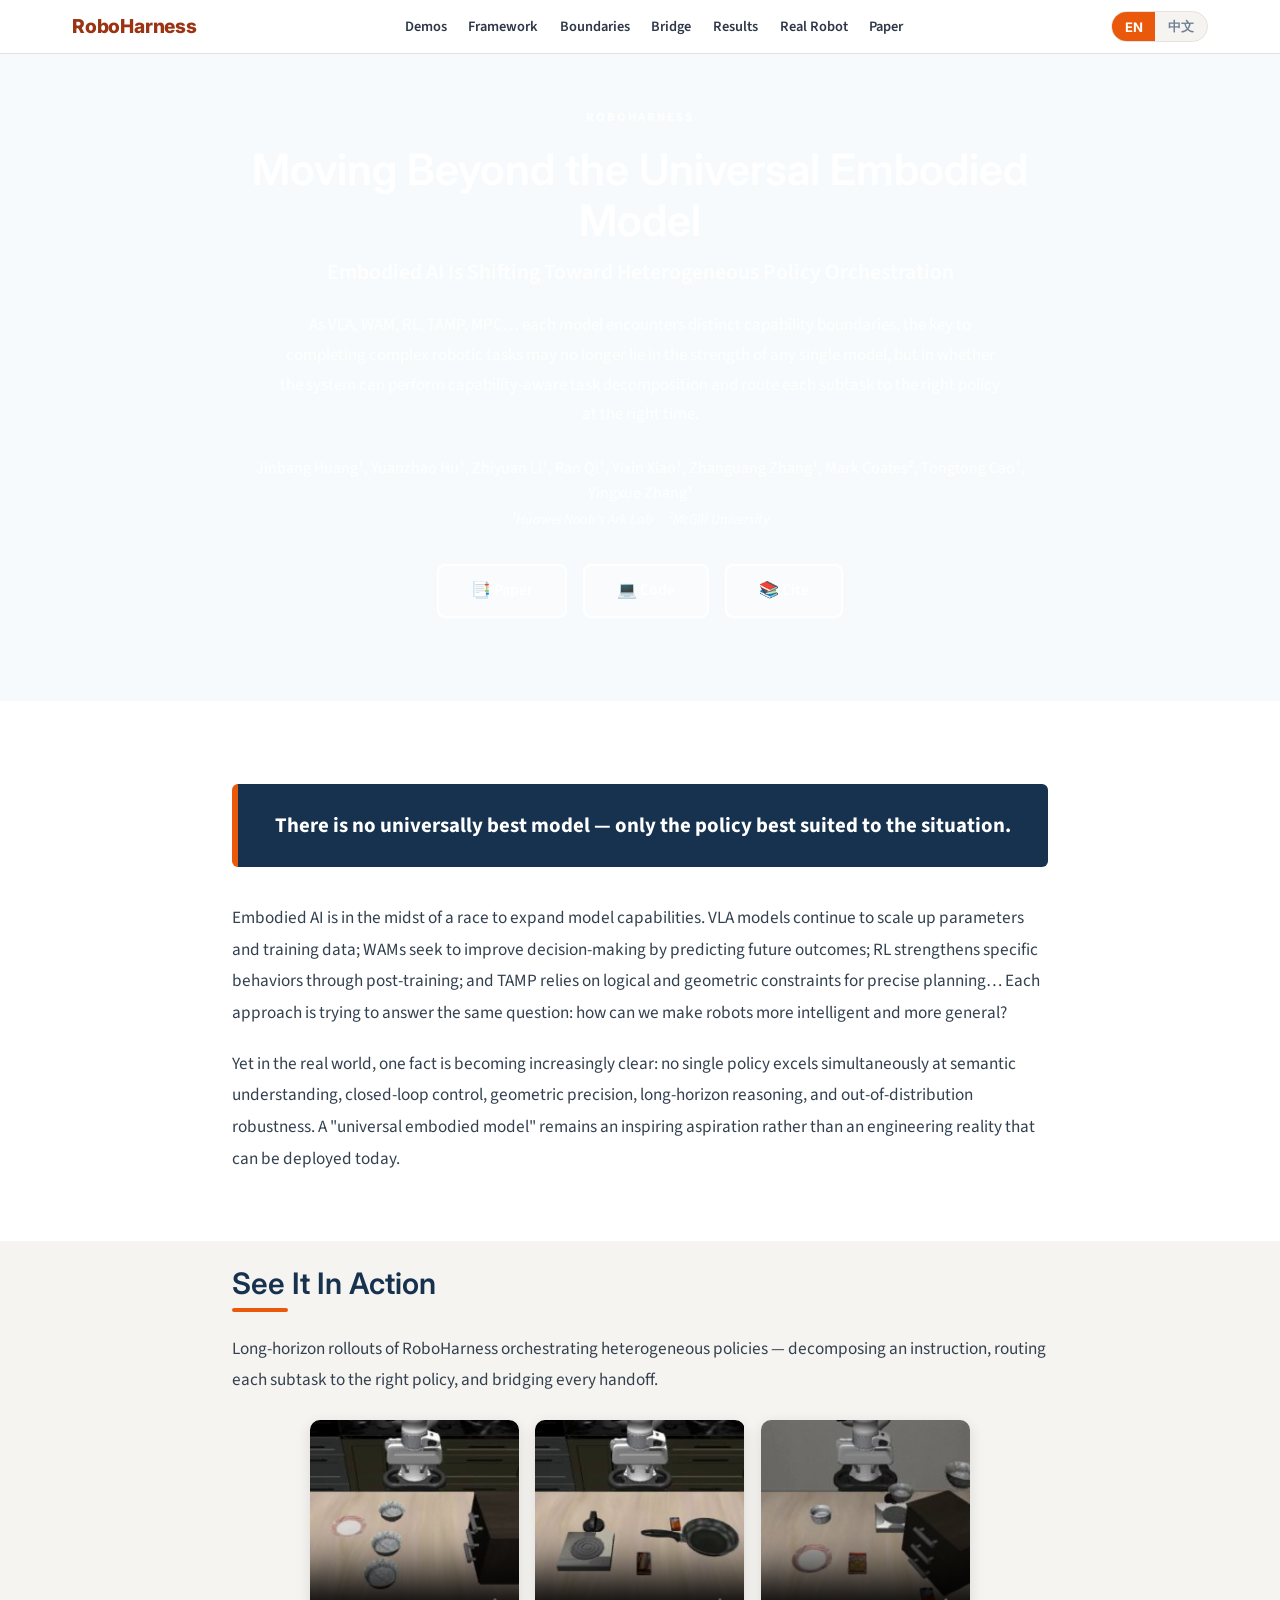
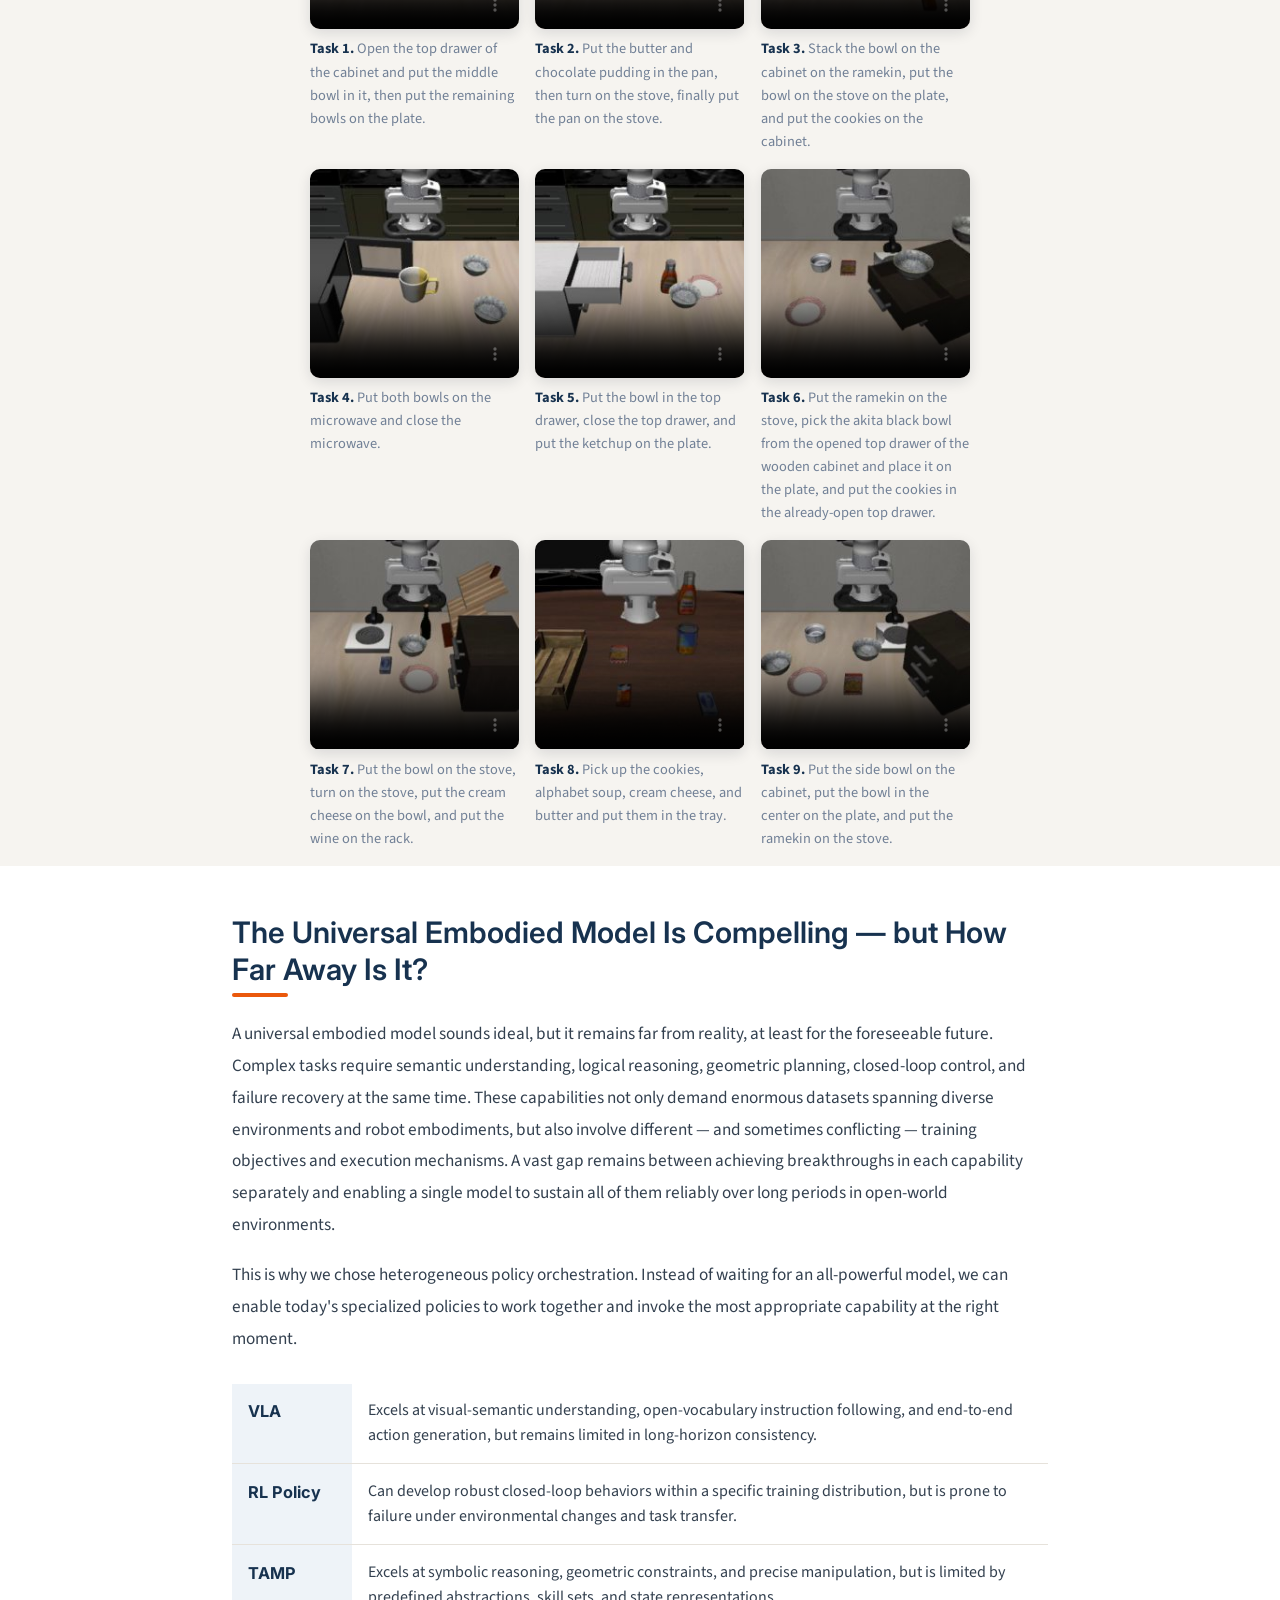
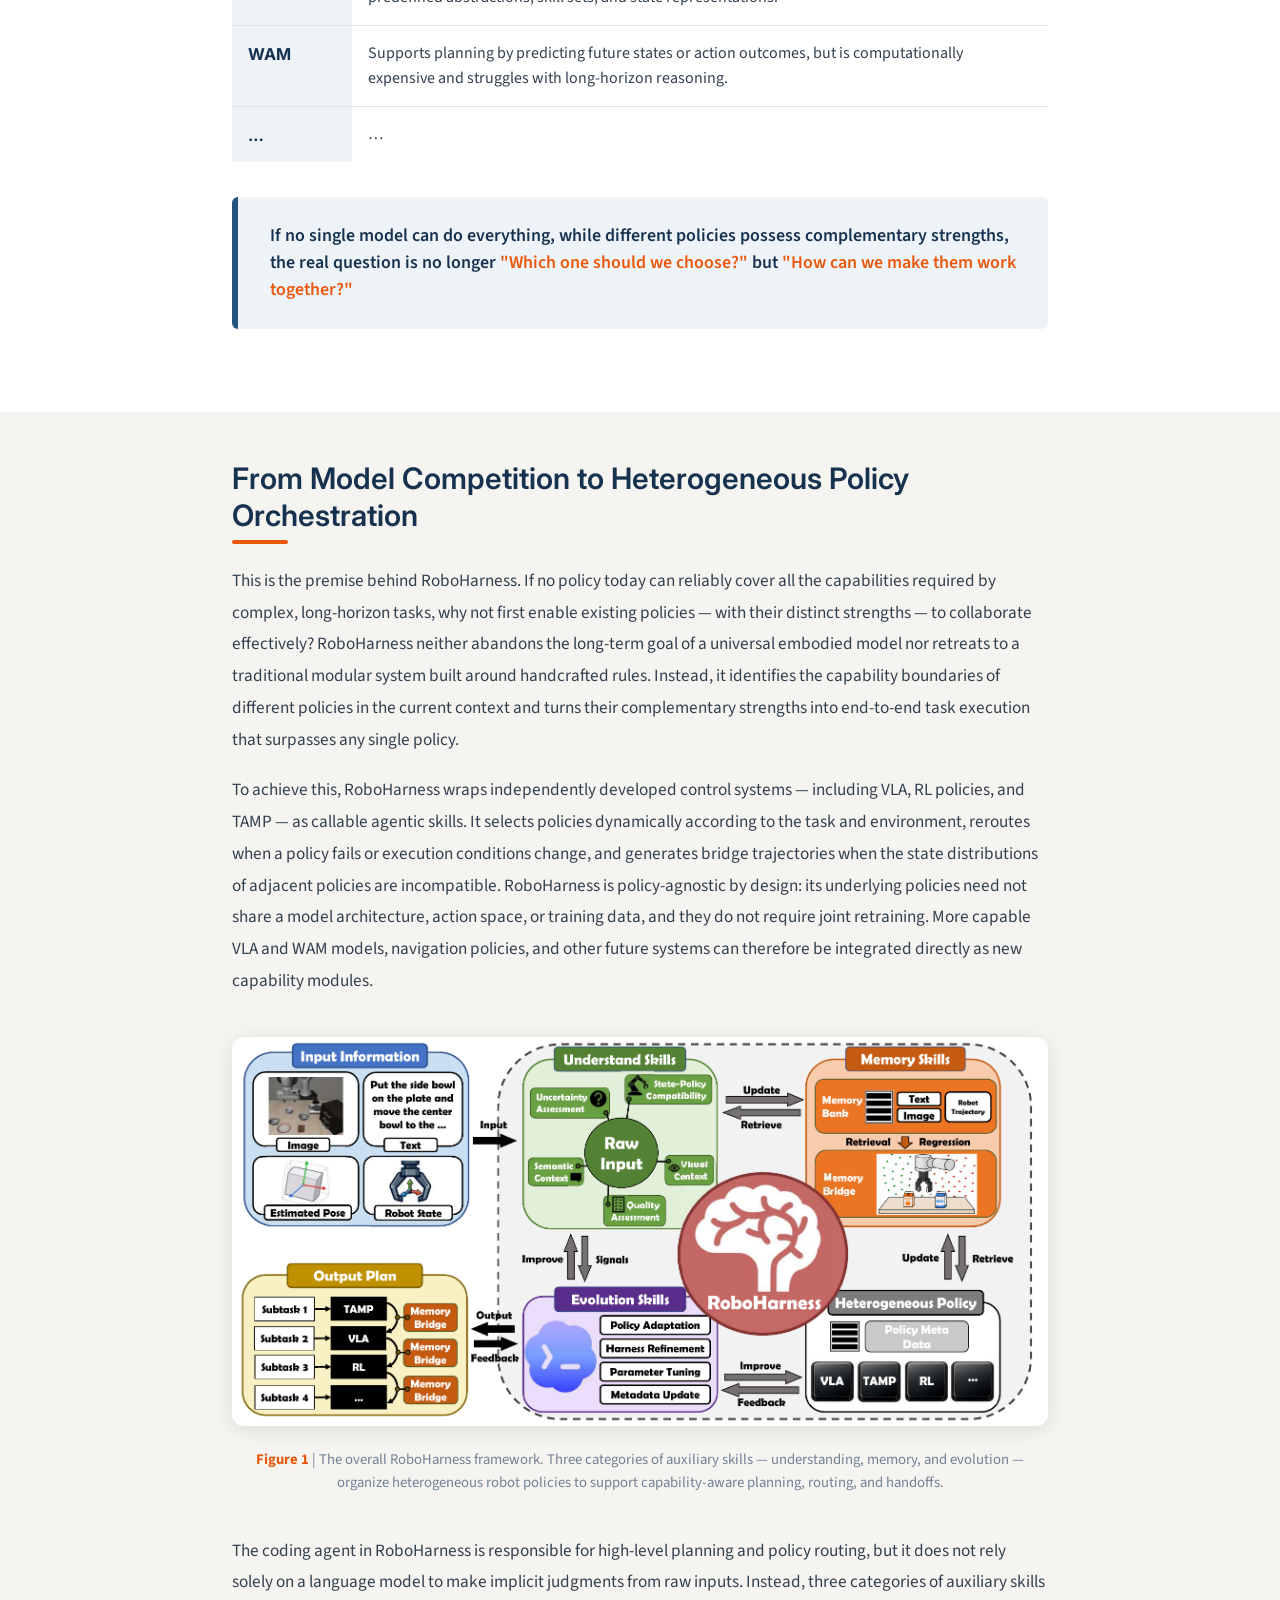
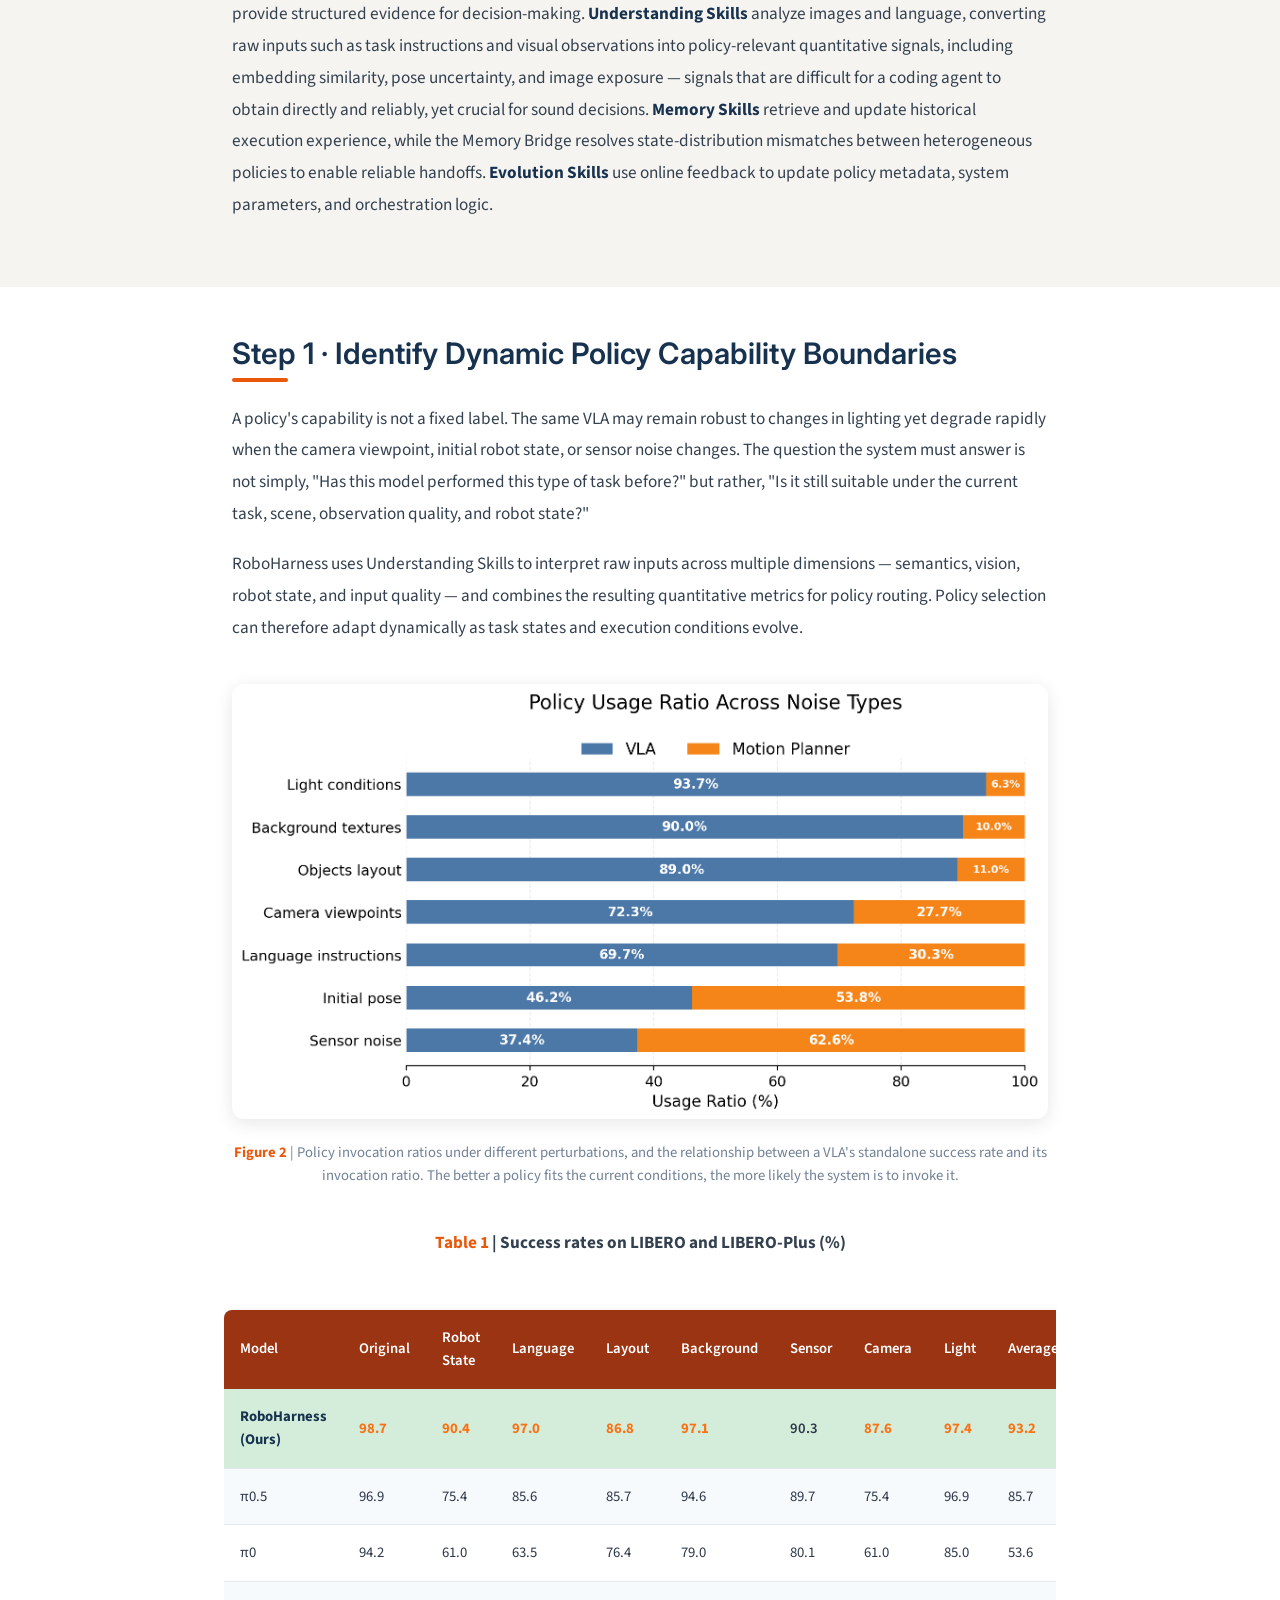
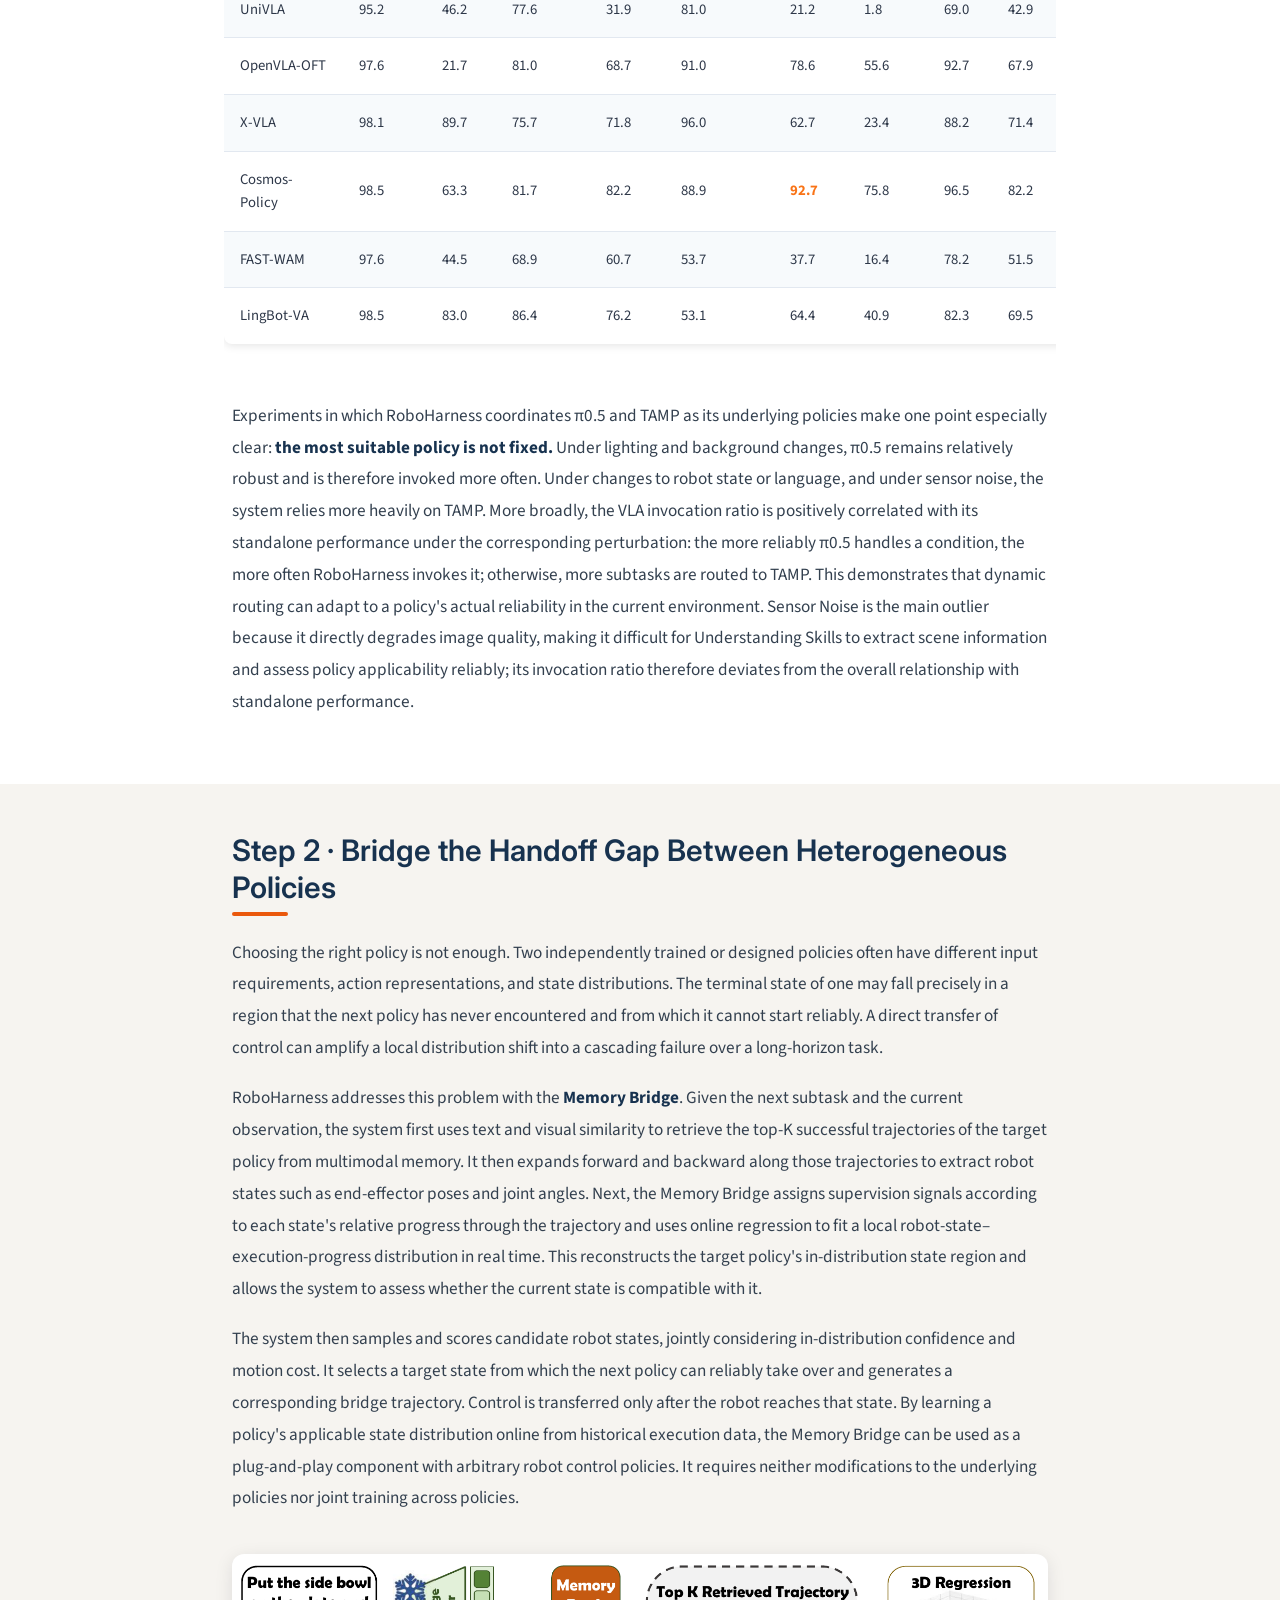
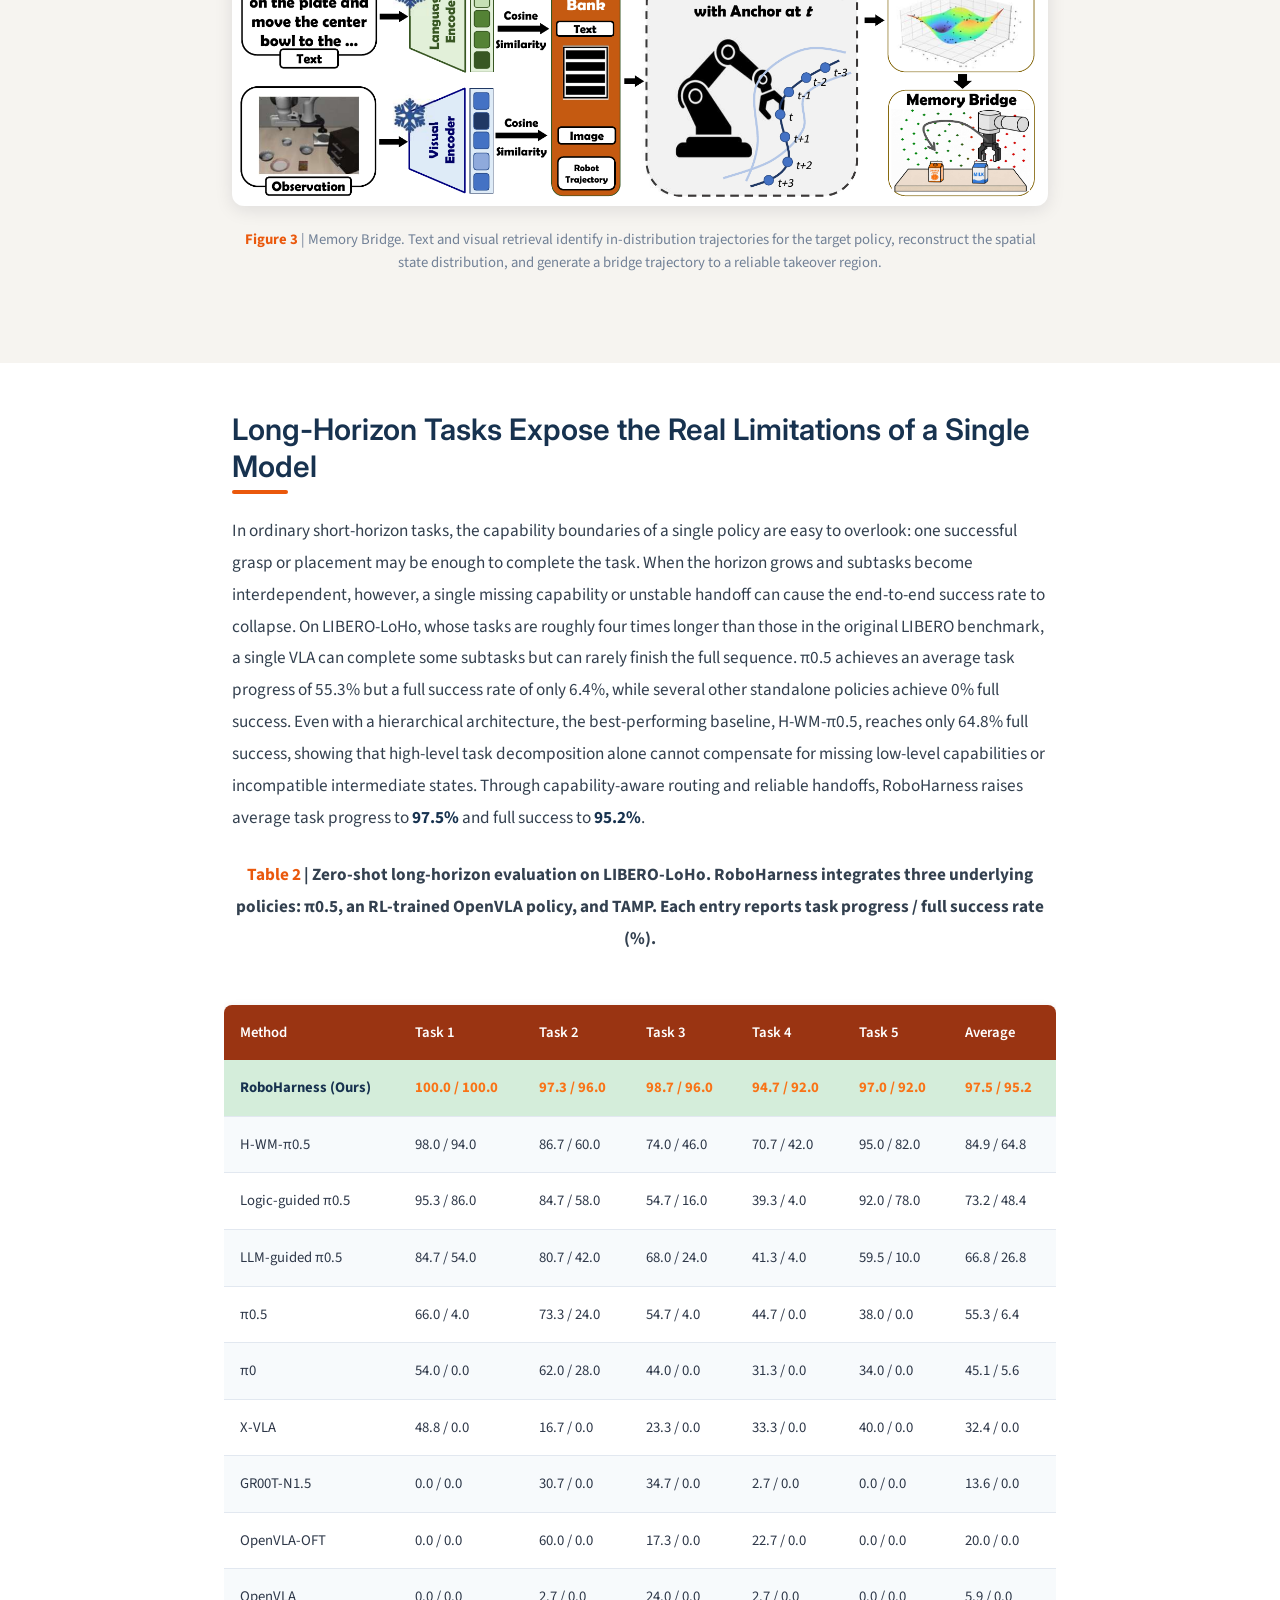
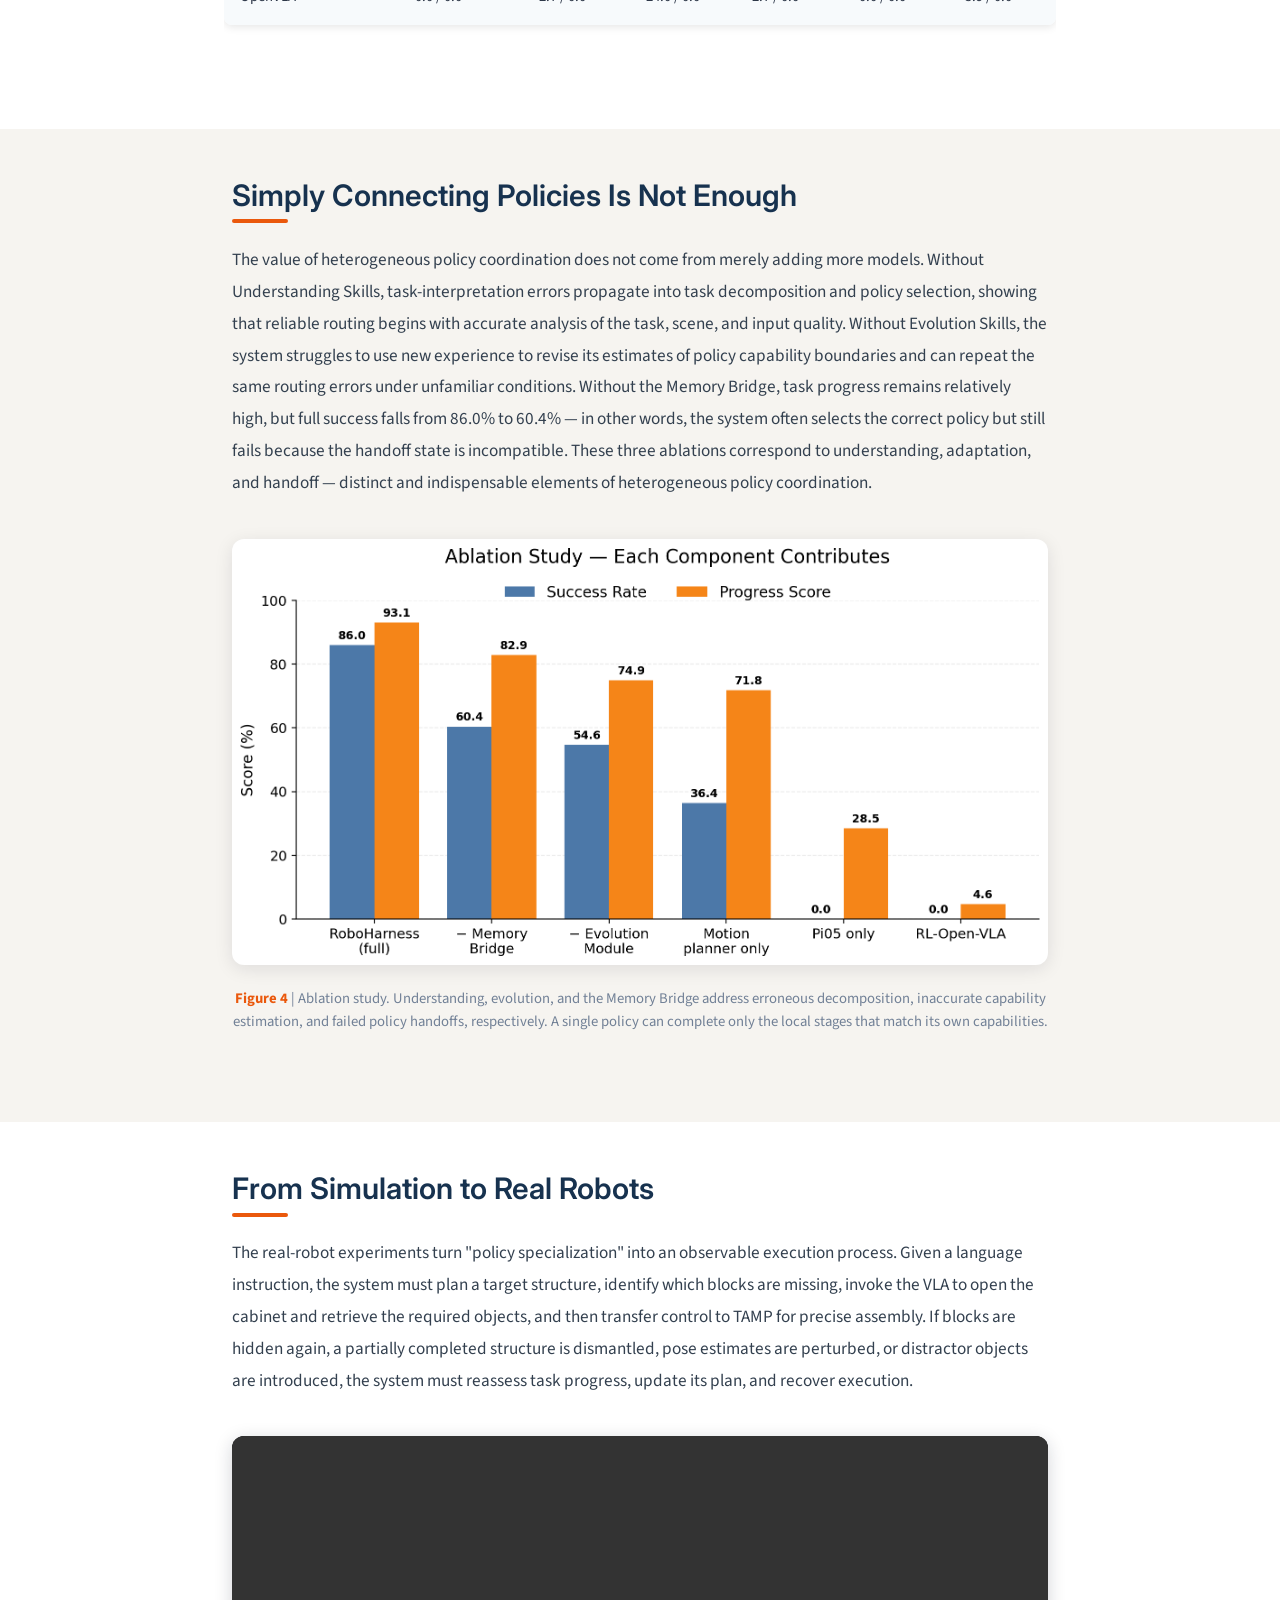
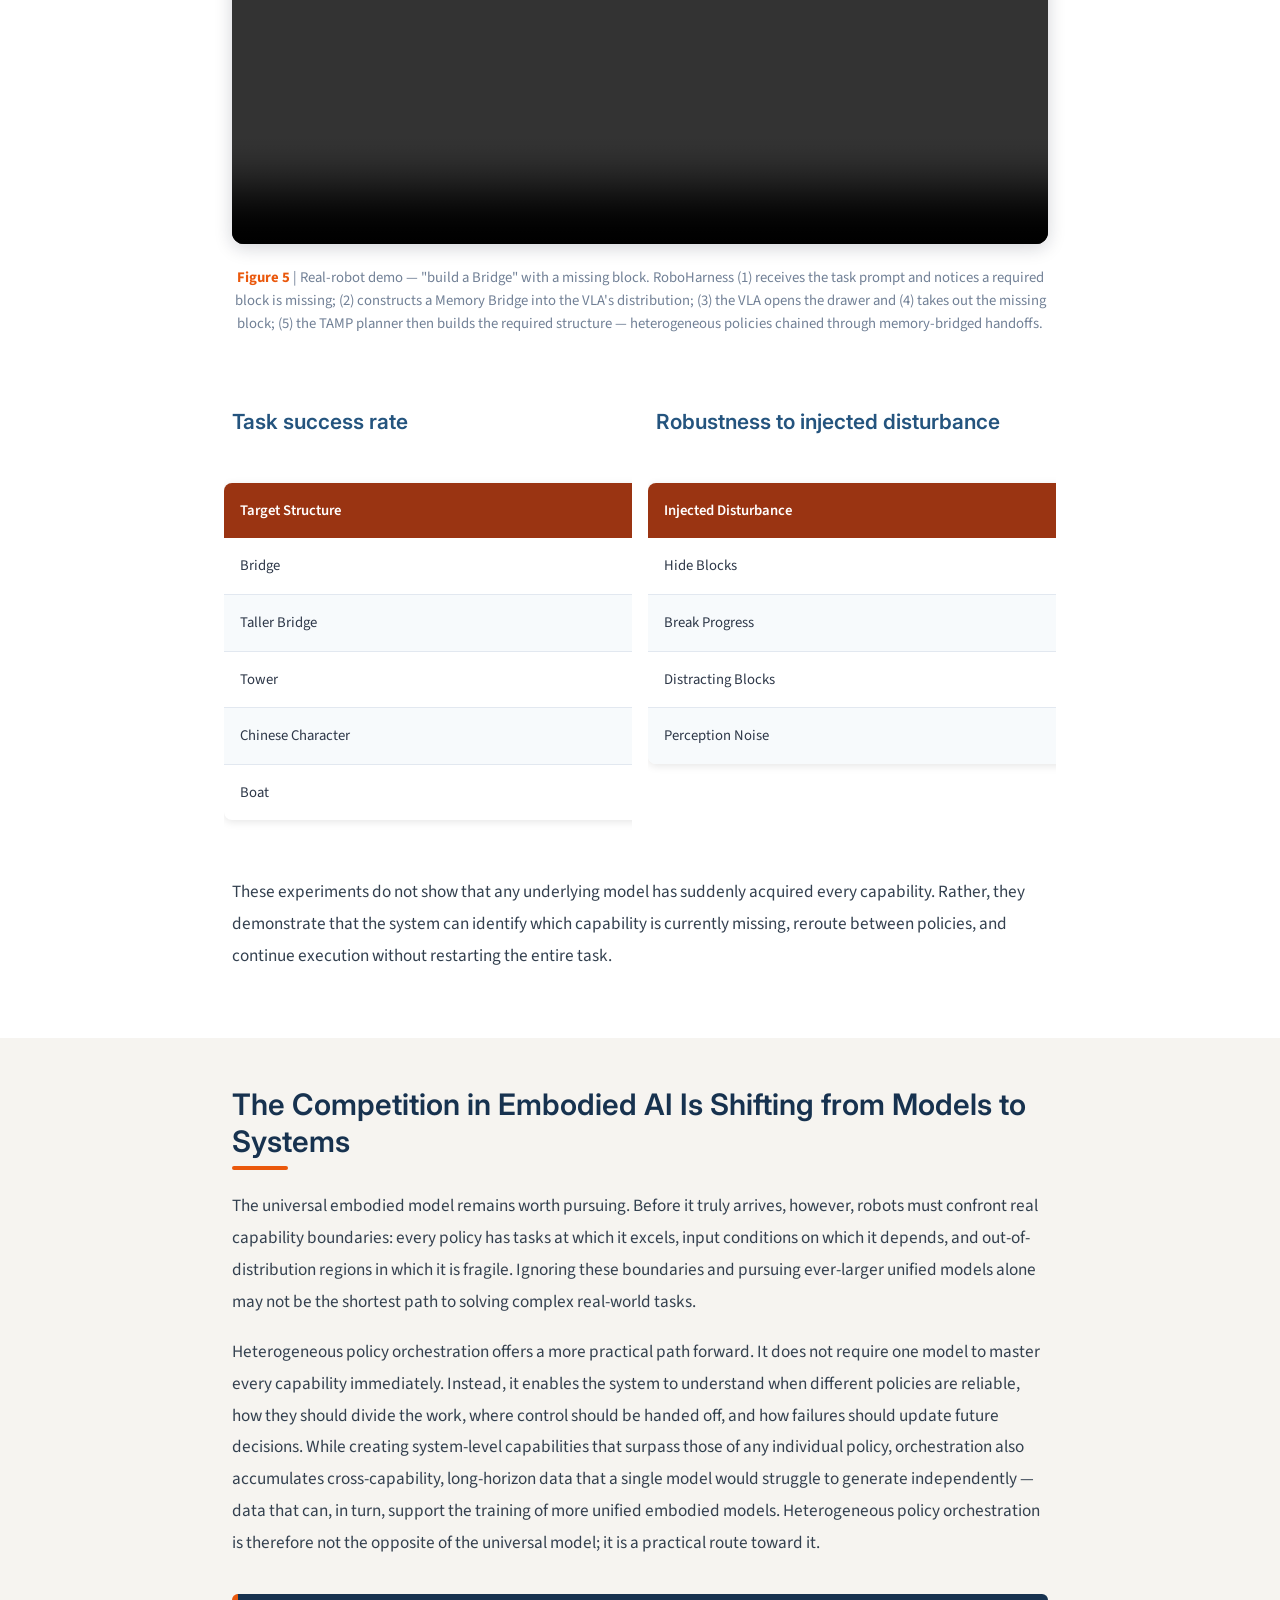
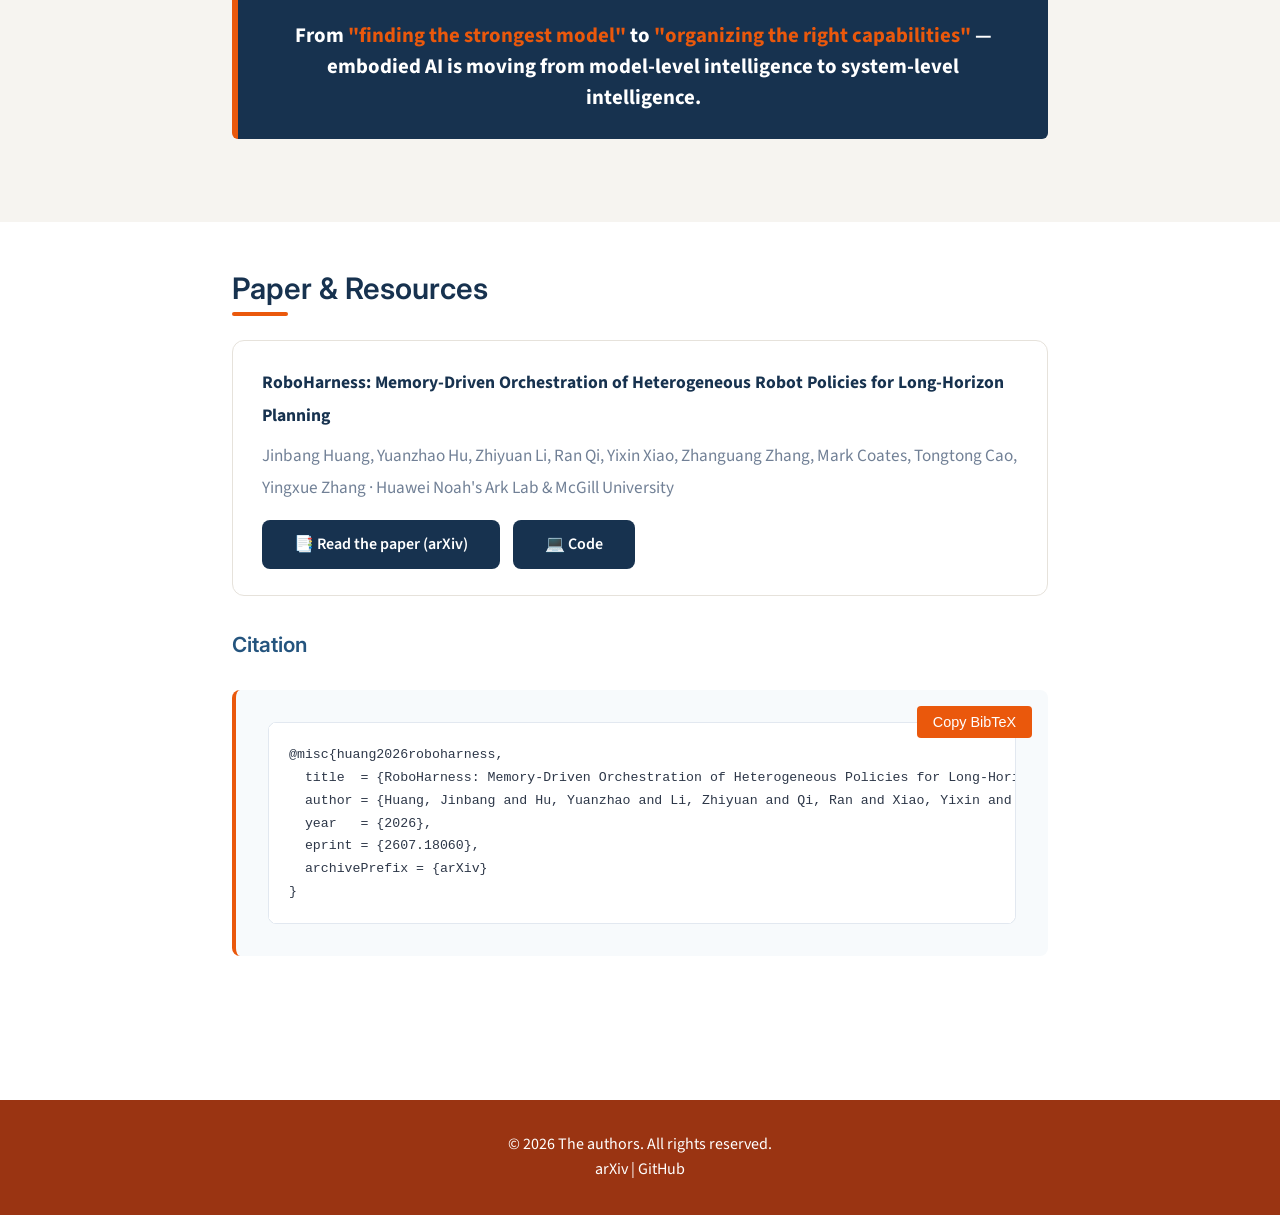
==== docs/index.html @ 92460b61 "Redesign site as bilingual (EN/中文) editorial article Full redesign of the project page into the 'Mov" ====
<!DOCTYPE html>
<html lang="en">
<head>
    <meta charset="UTF-8">
    <meta name="viewport" content="width=device-width, initial-scale=1.0">
    <title>RoboHarness — Moving Beyond the Universal Embodied Model</title>
    <meta name="description" content="RoboHarness: Memory-Driven Orchestration of Heterogeneous Robot Policies for Long-Horizon Planning. Embodied AI is shifting from a universal embodied model toward heterogeneous policy orchestration.">
    <link rel="stylesheet" href="assets/css/style.css">
    <link rel="preconnect" href="https://fonts.googleapis.com">
    <link rel="preconnect" href="https://fonts.gstatic.com" crossorigin>
    <link href="https://fonts.googleapis.com/css2?family=Inter:wght@400;600;700;800&family=Source+Sans+Pro:wght@400;600&display=swap" rel="stylesheet">
</head>
<body>
    <!-- Top bar -->
    <header class="topbar">
        <div class="container">
            <span class="brand">RoboHarness</span>
            <nav>
                <ul class="navlinks">
                    <li><a href="#demos"><span class="l-en">Demos</span><span class="l-zh cjk">演示</span></a></li>
                    <li><a href="#framework"><span class="l-en">Framework</span><span class="l-zh cjk">框架</span></a></li>
                    <li><a href="#boundaries"><span class="l-en">Boundaries</span><span class="l-zh cjk">能力边界</span></a></li>
                    <li><a href="#bridge"><span class="l-en">Bridge</span><span class="l-zh cjk">交接</span></a></li>
                    <li><a href="#longhorizon"><span class="l-en">Results</span><span class="l-zh cjk">结果</span></a></li>
                    <li><a href="#realrobot"><span class="l-en">Real Robot</span><span class="l-zh cjk">真机</span></a></li>
                    <li><a href="#paper"><span class="l-en">Paper</span><span class="l-zh cjk">论文</span></a></li>
                </ul>
            </nav>
            <div class="bar-right">
                <div class="lang-toggle" role="group" aria-label="Language">
                    <button type="button" data-lang-btn="en">EN</button>
                    <button type="button" data-lang-btn="zh" class="cjk">中文</button>
                </div>
            </div>
        </div>
    </header>

    <!-- Hero -->
    <section class="hero-article">
        <div class="container">
            <p class="kicker">RoboHarness</p>
            <h1>
                <span class="l-en">Moving Beyond the Universal Embodied Model</span>
                <span class="l-zh cjk">告别万能具身模型崇拜</span>
            </h1>
            <p class="sub">
                <span class="l-en">Embodied AI Is Shifting Toward Heterogeneous Policy Orchestration</span>
                <span class="l-zh cjk">具身智能走向异构策略编排</span>
            </p>
            <p class="lede">
                <span class="l-en">As VLA, WAM, RL, TAMP, MPC… each model encounters distinct capability boundaries, the key to completing complex robotic tasks may no longer lie in the strength of any single model, but in whether the system can perform capability-aware task decomposition and route each subtask to the right policy at the right time.</span>
                <span class="l-zh cjk">当 VLA、WAM、RL、TAMP、MPC 等模型各自触及不同的能力边界时，决定机器人能否完成复杂任务的关键，或许不再是某一个模型有多强，而是系统能否基于策略能力边界进行任务拆解，并在正确的时机将每个子任务路由给最合适的策略。</span>
            </p>

            <div class="authors">
                <span>Jinbang Huang¹</span>, <span>Yuanzhao Hu¹</span>, <span>Zhiyuan Li¹</span>,
                <span>Ran Qi¹</span>, <span>Yixin Xiao¹</span>, <span>Zhanguang Zhang¹</span>,
                <span>Mark Coates²</span>, <span>Tongtong Cao¹</span>, <span>Yingxue Zhang¹</span>
                <br>
                <em>¹Huawei Noah's Ark Lab &nbsp;·&nbsp; ²McGill University</em>
            </div>

            <div class="hero-buttons">
                <a href="https://arxiv.org/abs/2607.18060" class="btn btn-secondary">📑 <span class="l-en">Paper</span><span class="l-zh cjk">论文</span></a>
                <a href="https://github.com/markli1hoshipu/RoboHarness" class="btn btn-secondary">💻 <span class="l-en">Code</span><span class="l-zh cjk">代码</span></a>
                <a href="#paper" class="btn btn-secondary">📚 <span class="l-en">Cite</span><span class="l-zh cjk">引用</span></a>
            </div>
        </div>
    </section>

    <div class="article">

    <!-- Opening callout + intro -->
    <section id="top">
        <div class="container">
            <div class="callout">
                <span class="l-en">There is no universally best model — only the policy best suited to the situation.</span>
                <span class="l-zh cjk">没有最强的模型，只有最合适的策略。</span>
            </div>

            <p class="l-en">Embodied AI is in the midst of a race to expand model capabilities. VLA models continue to scale up parameters and training data; WAMs seek to improve decision-making by predicting future outcomes; RL strengthens specific behaviors through post-training; and TAMP relies on logical and geometric constraints for precise planning… Each approach is trying to answer the same question: how can we make robots more intelligent and more general?</p>
            <p class="l-zh cjk">具身智能正在经历一场模型能力竞赛。VLA 不断扩展参数规模和训练数据，WAM 尝试通过预测未来辅助决策，RL 用后训练强化特定行为，TAMP 则依靠逻辑与几何约束完成精确规划。每条路线都在回答同一个问题：怎样让机器人更聪明、更通用？</p>

            <p class="l-en">Yet in the real world, one fact is becoming increasingly clear: no single policy excels simultaneously at semantic understanding, closed-loop control, geometric precision, long-horizon reasoning, and out-of-distribution robustness. A "universal embodied model" remains an inspiring aspiration rather than an engineering reality that can be deployed today.</p>
            <p class="l-zh cjk">但走进真实世界后，一个越来越明显的事实是：没有任何一种策略能在语义理解、闭环控制、几何精度、长时序推理和分布外鲁棒性上同时占优。所谓"万能具身模型"，更像一个令人向往的目标，而不是今天可以直接部署的工程现实。</p>
        </div>
    </section>

    <!-- Demos -->
    <section id="demos" class="demo-section">
        <div class="container">
            <h2>
                <span class="l-en">See It In Action</span>
                <span class="l-zh cjk">先看效果</span>
            </h2>
            <p class="l-en">Long-horizon rollouts of RoboHarness orchestrating heterogeneous policies — decomposing an instruction, routing each subtask to the right policy, and bridging every handoff.</p>
            <p class="l-zh cjk">RoboHarness 编排异构策略完成长时序任务：分解指令、将每个子任务路由给最合适的策略，并在每次交接处生成桥接。</p>
            <div class="demo-gallery">
                <figure><video controls preload="metadata" playsinline muted loop poster="assets/posters/1.jpg"><source src="assets/videos/1.mp4" type="video/mp4"></video><figcaption><strong>Task 1.</strong> Open the top drawer of the cabinet and put the middle bowl in it, then put the remaining bowls on the plate.</figcaption></figure>
                <figure><video controls preload="metadata" playsinline muted loop poster="assets/posters/2.jpg"><source src="assets/videos/2.mp4" type="video/mp4"></video><figcaption><strong>Task 2.</strong> Put the butter and chocolate pudding in the pan, then turn on the stove, finally put the pan on the stove.</figcaption></figure>
                <figure><video controls preload="metadata" playsinline muted loop poster="assets/posters/3.jpg"><source src="assets/videos/3.mp4" type="video/mp4"></video><figcaption><strong>Task 3.</strong> Stack the bowl on the cabinet on the ramekin, put the bowl on the stove on the plate, and put the cookies on the cabinet.</figcaption></figure>
                <figure><video controls preload="metadata" playsinline muted loop poster="assets/posters/4.jpg"><source src="assets/videos/4.mp4" type="video/mp4"></video><figcaption><strong>Task 4.</strong> Put both bowls on the microwave and close the microwave.</figcaption></figure>
                <figure><video controls preload="metadata" playsinline muted loop poster="assets/posters/5.jpg"><source src="assets/videos/5.mp4" type="video/mp4"></video><figcaption><strong>Task 5.</strong> Put the bowl in the top drawer, close the top drawer, and put the ketchup on the plate.</figcaption></figure>
                <figure><video controls preload="metadata" playsinline muted loop poster="assets/posters/6.jpg"><source src="assets/videos/6.mp4" type="video/mp4"></video><figcaption><strong>Task 6.</strong> Put the ramekin on the stove, pick the akita black bowl from the opened top drawer of the wooden cabinet and place it on the plate, and put the cookies in the already-open top drawer.</figcaption></figure>
                <figure><video controls preload="metadata" playsinline muted loop poster="assets/posters/7.jpg"><source src="assets/videos/7.mp4" type="video/mp4"></video><figcaption><strong>Task 7.</strong> Put the bowl on the stove, turn on the stove, put the cream cheese on the bowl, and put the wine on the rack.</figcaption></figure>
                <figure><video controls preload="metadata" playsinline muted loop poster="assets/posters/8.jpg"><source src="assets/videos/8.mp4" type="video/mp4"></video><figcaption><strong>Task 8.</strong> Pick up the cookies, alphabet soup, cream cheese, and butter and put them in the tray.</figcaption></figure>
                <figure><video controls preload="metadata" playsinline muted loop poster="assets/posters/9.jpg"><source src="assets/videos/9.mp4" type="video/mp4"></video><figcaption><strong>Task 9.</strong> Put the side bowl on the cabinet, put the bowl in the center on the plate, and put the ramekin on the stove.</figcaption></figure>
            </div>
        </div>
    </section>

    <!-- How far away -->
    <section id="howfar">
        <div class="container">
            <h2>
                <span class="l-en">The Universal Embodied Model Is Compelling — but How Far Away Is It?</span>
                <span class="l-zh cjk">万能具身模型很诱人，但我们离它到底有多远？</span>
            </h2>
            <p class="l-en">A universal embodied model sounds ideal, but it remains far from reality, at least for the foreseeable future. Complex tasks require semantic understanding, logical reasoning, geometric planning, closed-loop control, and failure recovery at the same time. These capabilities not only demand enormous datasets spanning diverse environments and robot embodiments, but also involve different — and sometimes conflicting — training objectives and execution mechanisms. A vast gap remains between achieving breakthroughs in each capability separately and enabling a single model to sustain all of them reliably over long periods in open-world environments.</p>
            <p class="l-zh cjk">万能具身模型听起来很美好，但至少在可预见的阶段，它离现实仍然遥远。复杂任务同时要求语义理解、逻辑推理、几何规划、闭环控制与异常恢复。这些能力不仅需要覆盖不同场景和机器人本体的海量数据，还对应不同的训练目标与执行机制，彼此之间甚至存在冲突。从各项能力分别取得突破，到由单一模型在开放环境中长期、稳定地兼顾所有能力，仍横亘着一道巨大鸿沟。</p>

            <p class="l-en">This is why we chose heterogeneous policy orchestration. Instead of waiting for an all-powerful model, we can enable today's specialized policies to work together and invoke the most appropriate capability at the right moment.</p>
            <p class="l-zh cjk">这正是我们选择异构策略编排的原因：与其等待一个无所不能的模型，不如让各有所长的现有策略协同工作，在正确的时机调用最合适的能力。</p>

            <table class="cap-table">
                <tr>
                    <th>VLA</th>
                    <td><span class="l-en">Excels at visual-semantic understanding, open-vocabulary instruction following, and end-to-end action generation, but remains limited in long-horizon consistency.</span><span class="l-zh cjk">擅长视觉语义理解、开放词汇指令跟随和端到端动作生成，但长时序一致性仍有限。</span></td>
                </tr>
                <tr>
                    <th><span class="l-en">RL Policy</span><span class="l-zh cjk">RL 策略</span></th>
                    <td><span class="l-en">Can develop robust closed-loop behaviors within a specific training distribution, but is prone to failure under environmental changes and task transfer.</span><span class="l-zh cjk">能够在特定训练分布内形成稳定闭环行为，但面对环境变化与任务迁移时容易失效。</span></td>
                </tr>
                <tr>
                    <th>TAMP</th>
                    <td><span class="l-en">Excels at symbolic reasoning, geometric constraints, and precise manipulation, but is limited by predefined abstractions, skill sets, and state representations.</span><span class="l-zh cjk">擅长符号推理、几何约束和精确操作，却受限于预定义抽象、技能集合与状态表示。</span></td>
                </tr>
                <tr>
                    <th>WAM</th>
                    <td><span class="l-en">Supports planning by predicting future states or action outcomes, but is computationally expensive and struggles with long-horizon reasoning.</span><span class="l-zh cjk">通过预测未来状态或动作后果辅助规划，但时间成本高，难以处理长序推理。</span></td>
                </tr>
                <tr>
                    <th>…</th>
                    <td>…</td>
                </tr>
            </table>

            <div class="callout light">
                <span class="l-en">If no single model can do everything, while different policies possess complementary strengths, the real question is no longer <span class="q">"Which one should we choose?"</span> but <span class="q">"How can we make them work together?"</span></span>
                <span class="l-zh cjk">既然单一模型无法包办一切，而不同策略又各有所长，真正的问题便不再是<span class="q">"选谁"</span>，而是<span class="q">"如何让它们协同"</span>。</span>
            </div>
        </div>
    </section>

    <!-- Framework -->
    <section id="framework">
        <div class="container">
            <h2>
                <span class="l-en">From Model Competition to Heterogeneous Policy Orchestration</span>
                <span class="l-zh cjk">从模型竞争，走向异构策略编排</span>
            </h2>
            <p class="l-en">This is the premise behind RoboHarness. If no policy today can reliably cover all the capabilities required by complex, long-horizon tasks, why not first enable existing policies — with their distinct strengths — to collaborate effectively? RoboHarness neither abandons the long-term goal of a universal embodied model nor retreats to a traditional modular system built around handcrafted rules. Instead, it identifies the capability boundaries of different policies in the current context and turns their complementary strengths into end-to-end task execution that surpasses any single policy.</p>
            <p class="l-zh cjk">这正是 RoboHarness 的出发点：既然今天还没有一个策略能够稳定覆盖复杂长时序任务所需的全部能力，为什么不先让已经存在、各有所长的策略真正协同起来？RoboHarness 并非抛开万能具身模型的长期目标，也不是用传统模块化系统退回手工规则；相反，它通过识别不同策略在当前上下文中的能力边界，将互补能力转化为超越单一策略的完整任务执行。</p>

            <p class="l-en">To achieve this, RoboHarness wraps independently developed control systems — including VLA, RL policies, and TAMP — as callable agentic skills. It selects policies dynamically according to the task and environment, reroutes when a policy fails or execution conditions change, and generates bridge trajectories when the state distributions of adjacent policies are incompatible. RoboHarness is policy-agnostic by design: its underlying policies need not share a model architecture, action space, or training data, and they do not require joint retraining. More capable VLA and WAM models, navigation policies, and other future systems can therefore be integrated directly as new capability modules.</p>
            <p class="l-zh cjk">为此，RoboHarness 将 VLA、RL policy、TAMP 等独立开发的控制系统封装为可调用的 agentic skills，根据任务与环境动态选择策略，在策略失效或执行条件变化时重新路由，并在相邻策略的状态分布不兼容时生成桥接轨迹。RoboHarness 在设计上与具体策略无关（policy-agnostic），不要求底层策略共享模型结构、动作空间或训练数据，也无需重新联合训练。因此，未来更强的 VLA、WAM、导航策略等都可以作为新的能力模块直接接入。</p>

            <figure class="figure">
                <img src="assets/images/harness_framework.png" alt="RoboHarness framework: multimodal input flows through Understanding, Memory, and Evolution skills to route subtasks across heterogeneous policies (VLA, TAMP, RL), producing an output plan with memory bridges." loading="lazy">
                <figcaption>
                    <span class="l-en"><span class="fig-num">Figure 1</span> | The overall RoboHarness framework. Three categories of auxiliary skills — understanding, memory, and evolution — organize heterogeneous robot policies to support capability-aware planning, routing, and handoffs.</span>
                    <span class="l-zh cjk"><span class="fig-num">图 1</span> | RoboHarness 总体框架：以理解、记忆和自进化三类辅助技能，组织异构机器人策略完成能力感知的规划、路由与交接。</span>
                </figcaption>
            </figure>

            <p class="l-en">The coding agent in RoboHarness is responsible for high-level planning and policy routing, but it does not rely solely on a language model to make implicit judgments from raw inputs. Instead, three categories of auxiliary skills provide structured evidence for decision-making. <strong>Understanding Skills</strong> analyze images and language, converting raw inputs such as task instructions and visual observations into policy-relevant quantitative signals, including embedding similarity, pose uncertainty, and image exposure — signals that are difficult for a coding agent to obtain directly and reliably, yet crucial for sound decisions. <strong>Memory Skills</strong> retrieve and update historical execution experience, while the Memory Bridge resolves state-distribution mismatches between heterogeneous policies to enable reliable handoffs. <strong>Evolution Skills</strong> use online feedback to update policy metadata, system parameters, and orchestration logic.</p>
            <p class="l-zh cjk">RoboHarness 中的 coding agent 承担高层规划与策略路由，但其决策并非仅依赖语言模型对原始输入进行隐式判断。系统通过三类辅助技能提供结构化的决策依据：<strong>Understanding Skills</strong> 负责图像与语言分析，将任务指令、视觉观测等原始输入转化为与策略选择相关的量化信息，例如 embedding 相似度、位姿不确定性和图像曝光度等，这些信息通常难以由 coding agent 直接、可靠地获取，但对决策至关重要；<strong>Memory Skills</strong> 检索并更新历史执行经验，并通过 Memory Bridge 处理异构策略之间的状态分布不匹配，实现稳定交接；<strong>Evolution Skills</strong> 则利用在线反馈更新策略元数据、系统参数与编排逻辑。</p>
        </div>
    </section>

    <!-- Step 1: boundaries -->
    <section id="boundaries">
        <div class="container">
            <h2>
                <span class="l-en">Step 1 · Identify Dynamic Policy Capability Boundaries</span>
                <span class="l-zh cjk">第一步 · 识别策略的动态能力边界</span>
            </h2>
            <p class="l-en">A policy's capability is not a fixed label. The same VLA may remain robust to changes in lighting yet degrade rapidly when the camera viewpoint, initial robot state, or sensor noise changes. The question the system must answer is not simply, "Has this model performed this type of task before?" but rather, "Is it still suitable under the current task, scene, observation quality, and robot state?"</p>
            <p class="l-zh cjk">策略能力不是一个固定标签。同一个 VLA 可能在光照变化下依旧稳定，却在相机视角、初始机器人状态或传感器噪声发生变化时迅速退化。因此，系统需要判断的不是"这个模型是否做过这类任务"，而是"在当前任务、场景、观测质量和机器人状态下，它是否仍然适合执行"。</p>

            <p class="l-en">RoboHarness uses Understanding Skills to interpret raw inputs across multiple dimensions — semantics, vision, robot state, and input quality — and combines the resulting quantitative metrics for policy routing. Policy selection can therefore adapt dynamically as task states and execution conditions evolve.</p>
            <p class="l-zh cjk">RoboHarness 通过 Understanding Skills 从语义、视觉、机器人状态和输入质量等多个维度解析原始输入，并将得到的量化指标共同用于策略路由，使策略选择能够随任务状态和执行条件动态调整。</p>

            <figure class="figure">
                <img src="assets/images/policy_usage_ratio.png" alt="Stacked horizontal bar chart of VLA vs. motion-planner usage ratio across seven perturbation types, alongside the relationship between standalone success rate and invocation ratio." loading="lazy">
                <figcaption>
                    <span class="l-en"><span class="fig-num">Figure 2</span> | Policy invocation ratios under different perturbations, and the relationship between a VLA's standalone success rate and its invocation ratio. The better a policy fits the current conditions, the more likely the system is to invoke it.</span>
                    <span class="l-zh cjk"><span class="fig-num">图 2</span> | 不同扰动下的策略调用比例，以及 VLA 独立成功率与调用比例之间的关系。策略越适应当前条件，系统越倾向于调用它。</span>
                </figcaption>
            </figure>

            <p class="table-cap">
                <span class="l-en"><span class="fig-num">Table 1</span> | Success rates on LIBERO and LIBERO-Plus (%)</span>
                <span class="l-zh cjk"><span class="fig-num">表 1</span> | LIBERO 与 LIBERO-Plus 成功率（%）</span>
            </p>
            <div class="table-scroll">
            <table class="results-table">
                <thead>
                    <tr>
                        <th><span class="l-en">Model</span><span class="l-zh cjk">模型</span></th>
                        <th><span class="l-en">Original</span><span class="l-zh cjk">原始</span></th>
                        <th><span class="l-en">Robot State</span><span class="l-zh cjk">机器人状态</span></th>
                        <th><span class="l-en">Language</span><span class="l-zh cjk">语言</span></th>
                        <th><span class="l-en">Layout</span><span class="l-zh cjk">布局</span></th>
                        <th><span class="l-en">Background</span><span class="l-zh cjk">背景</span></th>
                        <th><span class="l-en">Sensor</span><span class="l-zh cjk">传感器</span></th>
                        <th><span class="l-en">Camera</span><span class="l-zh cjk">相机</span></th>
                        <th><span class="l-en">Light</span><span class="l-zh cjk">光照</span></th>
                        <th><span class="l-en">Average</span><span class="l-zh cjk">平均</span></th>
                    </tr>
                </thead>
                <tbody>
                    <tr class="highlight">
                        <td><strong>RoboHarness (Ours)</strong></td>
                        <td class="best">98.7</td><td class="best">90.4</td><td class="best">97.0</td><td class="best">86.8</td>
                        <td class="best">97.1</td><td>90.3</td><td class="best">87.6</td><td class="best">97.4</td><td class="best">93.2</td>
                    </tr>
                    <tr><td>π0.5</td><td>96.9</td><td>75.4</td><td>85.6</td><td>85.7</td><td>94.6</td><td>89.7</td><td>75.4</td><td>96.9</td><td>85.7</td></tr>
                    <tr><td>π0</td><td>94.2</td><td>61.0</td><td>63.5</td><td>76.4</td><td>79.0</td><td>80.1</td><td>61.0</td><td>85.0</td><td>53.6</td></tr>
                    <tr><td>UniVLA</td><td>95.2</td><td>46.2</td><td>77.6</td><td>31.9</td><td>81.0</td><td>21.2</td><td>1.8</td><td>69.0</td><td>42.9</td></tr>
                    <tr><td>OpenVLA-OFT</td><td>97.6</td><td>21.7</td><td>81.0</td><td>68.7</td><td>91.0</td><td>78.6</td><td>55.6</td><td>92.7</td><td>67.9</td></tr>
                    <tr><td>X-VLA</td><td>98.1</td><td>89.7</td><td>75.7</td><td>71.8</td><td>96.0</td><td>62.7</td><td>23.4</td><td>88.2</td><td>71.4</td></tr>
                    <tr><td>Cosmos-Policy</td><td>98.5</td><td>63.3</td><td>81.7</td><td>82.2</td><td>88.9</td><td class="best">92.7</td><td>75.8</td><td>96.5</td><td>82.2</td></tr>
                    <tr><td>FAST-WAM</td><td>97.6</td><td>44.5</td><td>68.9</td><td>60.7</td><td>53.7</td><td>37.7</td><td>16.4</td><td>78.2</td><td>51.5</td></tr>
                    <tr><td>LingBot-VA</td><td>98.5</td><td>83.0</td><td>86.4</td><td>76.2</td><td>53.1</td><td>64.4</td><td>40.9</td><td>82.3</td><td>69.5</td></tr>
                </tbody>
            </table>
            </div>

            <p class="l-en">Experiments in which RoboHarness coordinates π0.5 and TAMP as its underlying policies make one point especially clear: <strong>the most suitable policy is not fixed.</strong> Under lighting and background changes, π0.5 remains relatively robust and is therefore invoked more often. Under changes to robot state or language, and under sensor noise, the system relies more heavily on TAMP. More broadly, the VLA invocation ratio is positively correlated with its standalone performance under the corresponding perturbation: the more reliably π0.5 handles a condition, the more often RoboHarness invokes it; otherwise, more subtasks are routed to TAMP. This demonstrates that dynamic routing can adapt to a policy's actual reliability in the current environment. Sensor Noise is the main outlier because it directly degrades image quality, making it difficult for Understanding Skills to extract scene information and assess policy applicability reliably; its invocation ratio therefore deviates from the overall relationship with standalone performance.</p>
            <p class="l-zh cjk">在 RoboHarness 协同调用 π0.5 和 TAMP 作为底层策略的实验中，结果直观说明，<strong>最合适的策略并非固定不变。</strong>光照与背景变化下，π0.5 仍保持较强鲁棒性，因此调用比例更高；在机器人状态、语言变化，和传感器噪声等条件下，系统则更多依赖 TAMP。进一步来看，VLA 的调用比例与其相应扰动下的独立表现总体呈正相关：π0.5 越能稳定应对某类扰动，RoboHarness 就越倾向于调用它；反之，则将更多子任务路由给 TAMP。这表明动态路由能够根据策略在当前环境中的实际可靠性调整决策。Sensor Noise 是其中的主要离群点，因为它直接降低了输入图像质量，使 Understanding Skills 难以可靠提取场景信息并判断策略适用性，导致调用比例与独立性能偏离整体趋势。</p>
        </div>
    </section>

    <!-- Step 2: bridge -->
    <section id="bridge">
        <div class="container">
            <h2>
                <span class="l-en">Step 2 · Bridge the Handoff Gap Between Heterogeneous Policies</span>
                <span class="l-zh cjk">第二步 · 解决异构策略之间的"交接断层"</span>
            </h2>
            <p class="l-en">Choosing the right policy is not enough. Two independently trained or designed policies often have different input requirements, action representations, and state distributions. The terminal state of one may fall precisely in a region that the next policy has never encountered and from which it cannot start reliably. A direct transfer of control can amplify a local distribution shift into a cascading failure over a long-horizon task.</p>
            <p class="l-zh cjk">选对策略还不够。两个独立训练或设计的策略通常拥有不同的输入要求、动作表示与状态分布。前一个策略的终止状态，可能恰好落在下一个策略从未见过、无法稳定启动的位置。直接切换控制权，便会把一次局部分布偏移放大成长时序任务中的级联失败。</p>

            <p class="l-en">RoboHarness addresses this problem with the <strong>Memory Bridge</strong>. Given the next subtask and the current observation, the system first uses text and visual similarity to retrieve the top-K successful trajectories of the target policy from multimodal memory. It then expands forward and backward along those trajectories to extract robot states such as end-effector poses and joint angles. Next, the Memory Bridge assigns supervision signals according to each state's relative progress through the trajectory and uses online regression to fit a local robot-state–execution-progress distribution in real time. This reconstructs the target policy's in-distribution state region and allows the system to assess whether the current state is compatible with it.</p>
            <p class="l-zh cjk">RoboHarness 为此提出 <strong>Memory Bridge</strong>。系统首先根据下一子任务和当前观测，通过文本与视觉相似度从多模态记忆中检索 Top-K 条目标策略的成功轨迹，并沿轨迹前后扩展，提取末端执行器位姿、关节角度等机器人状态。随后，Memory Bridge 根据各状态在轨迹中的相对进程赋予监督信号，通过 online regression 实时拟合局部的"机器人状态—执行进程"分布，从而重建目标策略的分布内状态区域，并评估当前状态与该区域的兼容程度。</p>

            <p class="l-en">The system then samples and scores candidate robot states, jointly considering in-distribution confidence and motion cost. It selects a target state from which the next policy can reliably take over and generates a corresponding bridge trajectory. Control is transferred only after the robot reaches that state. By learning a policy's applicable state distribution online from historical execution data, the Memory Bridge can be used as a plug-and-play component with arbitrary robot control policies. It requires neither modifications to the underlying policies nor joint training across policies.</p>
            <p class="l-zh cjk">在此基础上，系统对候选机器人状态进行采样和评分，综合考虑分布内置信度与 motion cost，选择适合下一策略接管的目标状态，并生成相应的桥接轨迹。机器人到达该状态后，再将控制权交给下一策略。Memory Bridge 利用历史执行数据在线学习策略的适用状态分布，对任意机器人控制策略都可以即插即用，无需修改底层策略，也不需要对多个策略进行联合训练。</p>

            <figure class="figure">
                <img src="assets/images/memory_bridge.png" alt="Memory Bridge pipeline: frozen language and visual encoders produce embeddings matched to a memory bank by cosine similarity; top-K retrieved trajectories are fit by regression to form the bridge trajectory." loading="lazy">
                <figcaption>
                    <span class="l-en"><span class="fig-num">Figure 3</span> | Memory Bridge. Text and visual retrieval identify in-distribution trajectories for the target policy, reconstruct the spatial state distribution, and generate a bridge trajectory to a reliable takeover region.</span>
                    <span class="l-zh cjk"><span class="fig-num">图 3</span> | Memory Bridge：通过文本与视觉检索找到目标策略的分布内轨迹，重建空间状态分布，并生成通向可靠接管区域的桥接轨迹。</span>
                </figcaption>
            </figure>
        </div>
    </section>

    <!-- Long horizon -->
    <section id="longhorizon">
        <div class="container">
            <h2>
                <span class="l-en">Long-Horizon Tasks Expose the Real Limitations of a Single Model</span>
                <span class="l-zh cjk">长时序任务揭示了单一模型的真正短板</span>
            </h2>
            <p class="l-en">In ordinary short-horizon tasks, the capability boundaries of a single policy are easy to overlook: one successful grasp or placement may be enough to complete the task. When the horizon grows and subtasks become interdependent, however, a single missing capability or unstable handoff can cause the end-to-end success rate to collapse. On LIBERO-LoHo, whose tasks are roughly four times longer than those in the original LIBERO benchmark, a single VLA can complete some subtasks but can rarely finish the full sequence. π0.5 achieves an average task progress of 55.3% but a full success rate of only 6.4%, while several other standalone policies achieve 0% full success. Even with a hierarchical architecture, the best-performing baseline, H-WM-π0.5, reaches only 64.8% full success, showing that high-level task decomposition alone cannot compensate for missing low-level capabilities or incompatible intermediate states. Through capability-aware routing and reliable handoffs, RoboHarness raises average task progress to <strong>97.5%</strong> and full success to <strong>95.2%</strong>.</p>
            <p class="l-zh cjk">在普通短任务上，单一策略的能力边界往往不容易暴露：只要完成一次抓取或放置，任务就算成功。但当任务长度扩大、子任务互相依赖时，一个环节的能力缺失或一次不稳定交接，都会让完整成功率快速下降。在约为原始 LIBERO 四倍长度的 LIBERO-LoHo 上，单一 VLA 能完成部分子任务，却几乎无法完整走完长时序流程。π0.5 的平均任务进度达到 55.3%，完整成功率却只有 6.4%；多种其他单一策略的完整成功率为 0。即使采用分层架构，表现最好的 H-WM-π0.5 也只取得 64.8% 的完整成功，说明高层任务分解仍无法弥补底层能力缺失与中间状态不兼容。RoboHarness 通过能力感知路由与稳定交接，将平均任务进度提升至 <strong>97.5%</strong>，完整成功率达到 <strong>95.2%</strong>。</p>

            <p class="table-cap">
                <span class="l-en"><span class="fig-num">Table 2</span> | Zero-shot long-horizon evaluation on LIBERO-LoHo. RoboHarness integrates three underlying policies: π0.5, an RL-trained OpenVLA policy, and TAMP. Each entry reports task progress / full success rate (%).</span>
                <span class="l-zh cjk"><span class="fig-num">表 2</span> | LIBERO-LoHo 零样本长时序评估。RoboHarness 集成三种底层策略：π0.5、经 RL 训练的 OpenVLA 和 TAMP。各项结果为任务进度 / 完整成功率（%）。</span>
            </p>
            <div class="table-scroll">
            <table class="results-table">
                <thead>
                    <tr>
                        <th><span class="l-en">Method</span><span class="l-zh cjk">方法</span></th>
                        <th><span class="l-en">Task 1</span><span class="l-zh cjk">任务 1</span></th>
                        <th><span class="l-en">Task 2</span><span class="l-zh cjk">任务 2</span></th>
                        <th><span class="l-en">Task 3</span><span class="l-zh cjk">任务 3</span></th>
                        <th><span class="l-en">Task 4</span><span class="l-zh cjk">任务 4</span></th>
                        <th><span class="l-en">Task 5</span><span class="l-zh cjk">任务 5</span></th>
                        <th><span class="l-en">Average</span><span class="l-zh cjk">平均</span></th>
                    </tr>
                </thead>
                <tbody>
                    <tr class="highlight">
                        <td><strong>RoboHarness (Ours)</strong></td>
                        <td class="best">100.0 / 100.0</td><td class="best">97.3 / 96.0</td><td class="best">98.7 / 96.0</td>
                        <td class="best">94.7 / 92.0</td><td class="best">97.0 / 92.0</td><td class="best">97.5 / 95.2</td>
                    </tr>
                    <tr><td>H-WM-π0.5</td><td>98.0 / 94.0</td><td>86.7 / 60.0</td><td>74.0 / 46.0</td><td>70.7 / 42.0</td><td>95.0 / 82.0</td><td>84.9 / 64.8</td></tr>
                    <tr><td>Logic-guided π0.5</td><td>95.3 / 86.0</td><td>84.7 / 58.0</td><td>54.7 / 16.0</td><td>39.3 / 4.0</td><td>92.0 / 78.0</td><td>73.2 / 48.4</td></tr>
                    <tr><td>LLM-guided π0.5</td><td>84.7 / 54.0</td><td>80.7 / 42.0</td><td>68.0 / 24.0</td><td>41.3 / 4.0</td><td>59.5 / 10.0</td><td>66.8 / 26.8</td></tr>
                    <tr><td>π0.5</td><td>66.0 / 4.0</td><td>73.3 / 24.0</td><td>54.7 / 4.0</td><td>44.7 / 0.0</td><td>38.0 / 0.0</td><td>55.3 / 6.4</td></tr>
                    <tr><td>π0</td><td>54.0 / 0.0</td><td>62.0 / 28.0</td><td>44.0 / 0.0</td><td>31.3 / 0.0</td><td>34.0 / 0.0</td><td>45.1 / 5.6</td></tr>
                    <tr><td>X-VLA</td><td>48.8 / 0.0</td><td>16.7 / 0.0</td><td>23.3 / 0.0</td><td>33.3 / 0.0</td><td>40.0 / 0.0</td><td>32.4 / 0.0</td></tr>
                    <tr><td>GR00T-N1.5</td><td>0.0 / 0.0</td><td>30.7 / 0.0</td><td>34.7 / 0.0</td><td>2.7 / 0.0</td><td>0.0 / 0.0</td><td>13.6 / 0.0</td></tr>
                    <tr><td>OpenVLA-OFT</td><td>0.0 / 0.0</td><td>60.0 / 0.0</td><td>17.3 / 0.0</td><td>22.7 / 0.0</td><td>0.0 / 0.0</td><td>20.0 / 0.0</td></tr>
                    <tr><td>OpenVLA</td><td>0.0 / 0.0</td><td>2.7 / 0.0</td><td>24.0 / 0.0</td><td>2.7 / 0.0</td><td>0.0 / 0.0</td><td>5.9 / 0.0</td></tr>
                </tbody>
            </table>
            </div>
        </div>
    </section>

    <!-- Ablation -->
    <section id="ablation">
        <div class="container">
            <h2>
                <span class="l-en">Simply Connecting Policies Is Not Enough</span>
                <span class="l-zh cjk">不是"串起来"就够了</span>
            </h2>
            <p class="l-en">The value of heterogeneous policy coordination does not come from merely adding more models. Without Understanding Skills, task-interpretation errors propagate into task decomposition and policy selection, showing that reliable routing begins with accurate analysis of the task, scene, and input quality. Without Evolution Skills, the system struggles to use new experience to revise its estimates of policy capability boundaries and can repeat the same routing errors under unfamiliar conditions. Without the Memory Bridge, task progress remains relatively high, but full success falls from 86.0% to 60.4% — in other words, the system often selects the correct policy but still fails because the handoff state is incompatible. These three ablations correspond to understanding, adaptation, and handoff — distinct and indispensable elements of heterogeneous policy coordination.</p>
            <p class="l-zh cjk">异构策略协同的价值，并不来自简单增加模型数量。移除 Understanding Skills 后，任务理解错误会进一步传播至任务分解与策略选择，说明可靠路由首先依赖对任务、场景和输入质量的准确解析；移除 Evolution Skills 后，系统难以利用新经验修正策略能力边界，容易在陌生条件下重复相同的路由错误；移除 Memory Bridge 后，任务进度仍然较高，但完整成功率从 86.0% 降至 60.4%，说明系统虽然选对了策略，却经常因交接状态不兼容而无法完成任务。三项消融分别对应理解、适应与交接，是异构策略协同中相互独立且缺一不可的环节。</p>

            <figure class="figure">
                <img src="assets/images/ablation_bar.png" alt="Ablation bar chart: success rate and progress score for the full model versus removing the Memory Bridge, removing Evolution, removing Understanding, a motion-planner-only baseline, and single-policy baselines." loading="lazy">
                <figcaption>
                    <span class="l-en"><span class="fig-num">Figure 4</span> | Ablation study. Understanding, evolution, and the Memory Bridge address erroneous decomposition, inaccurate capability estimation, and failed policy handoffs, respectively. A single policy can complete only the local stages that match its own capabilities.</span>
                    <span class="l-zh cjk"><span class="fig-num">图 4</span> | 消融实验：理解、进化与 Memory Bridge 分别解决错误分解、能力估计失准和策略交接失败；单一策略只能完成与自身能力匹配的局部环节。</span>
                </figcaption>
            </figure>
        </div>
    </section>

    <!-- Real robot -->
    <section id="realrobot">
        <div class="container">
            <h2>
                <span class="l-en">From Simulation to Real Robots</span>
                <span class="l-zh cjk">从仿真走向真实机器人</span>
            </h2>
            <p class="l-en">The real-robot experiments turn "policy specialization" into an observable execution process. Given a language instruction, the system must plan a target structure, identify which blocks are missing, invoke the VLA to open the cabinet and retrieve the required objects, and then transfer control to TAMP for precise assembly. If blocks are hidden again, a partially completed structure is dismantled, pose estimates are perturbed, or distractor objects are introduced, the system must reassess task progress, update its plan, and recover execution.</p>
            <p class="l-zh cjk">真实机器人实验进一步把"策略分工"变成了可观察的执行过程。系统需要根据语言指令规划目标结构，判断哪些积木缺失，调用 VLA 打开柜门并取出目标物体，再把控制权交给 TAMP 完成精确搭建。遇到积木再次被藏起、半成品被拆除、位姿估计受扰或场景中加入干扰物时，系统还需要重新评估任务进度、更新计划并恢复执行。</p>

            <figure class="figure">
                <video controls preload="metadata" playsinline muted loop style="width:100%;border-radius:12px;background:#000;box-shadow:0 4px 18px rgba(15,23,42,0.18);">
                    <source src="assets/videos/real_robot_demo.mp4" type="video/mp4">
                    Your browser does not support the video tag.
                </video>
                <figcaption>
                    <span class="l-en"><span class="fig-num">Figure 5</span> | Real-robot demo — "build a Bridge" with a missing block. RoboHarness (1) receives the task prompt and notices a required block is missing; (2) constructs a Memory Bridge into the VLA's distribution; (3) the VLA opens the drawer and (4) takes out the missing block; (5) the TAMP planner then builds the required structure — heterogeneous policies chained through memory-bridged handoffs.</span>
                    <span class="l-zh cjk"><span class="fig-num">图 5</span> | 真实机器人演示——在缺少积木的情况下"搭建一座桥"。RoboHarness（1）接收任务指令并发现缺少所需积木；（2）构造进入 VLA 分布的 Memory Bridge；（3）VLA 打开抽屉并（4）取出缺失积木；（5）TAMP 规划器随后搭出目标结构——异构策略通过桥接交接串联起来。</span>
                </figcaption>
            </figure>

            <div class="results-two-col">
                <div>
                    <h3><span class="l-en">Task success rate</span><span class="l-zh cjk">各目标结构成功率</span></h3>
                    <div class="table-scroll">
                    <table class="results-table">
                        <thead><tr>
                            <th><span class="l-en">Target Structure</span><span class="l-zh cjk">目标结构</span></th>
                            <th><span class="l-en">Success Rate</span><span class="l-zh cjk">成功率</span></th>
                        </tr></thead>
                        <tbody>
                            <tr><td>Bridge</td><td>86.7%</td></tr>
                            <tr><td>Taller Bridge</td><td>66.7%</td></tr>
                            <tr><td>Tower</td><td class="best">93.3%</td></tr>
                            <tr><td>Chinese Character</td><td>80.0%</td></tr>
                            <tr><td>Boat</td><td>86.7%</td></tr>
                        </tbody>
                    </table>
                    </div>
                </div>
                <div>
                    <h3><span class="l-en">Robustness to injected disturbance</span><span class="l-zh cjk">执行期扰动下的鲁棒性</span></h3>
                    <div class="table-scroll">
                    <table class="results-table">
                        <thead><tr>
                            <th><span class="l-en">Injected Disturbance</span><span class="l-zh cjk">注入扰动</span></th>
                            <th><span class="l-en">Success Rate</span><span class="l-zh cjk">成功率</span></th>
                        </tr></thead>
                        <tbody>
                            <tr><td><span class="l-en">Hide Blocks</span><span class="l-zh cjk">藏起积木</span></td><td>66.7%</td></tr>
                            <tr><td><span class="l-en">Break Progress</span><span class="l-zh cjk">破坏进度</span></td><td>80.0%</td></tr>
                            <tr><td><span class="l-en">Distracting Blocks</span><span class="l-zh cjk">干扰积木</span></td><td class="best">86.7%</td></tr>
                            <tr><td><span class="l-en">Perception Noise</span><span class="l-zh cjk">感知噪声</span></td><td>73.3%</td></tr>
                        </tbody>
                    </table>
                    </div>
                </div>
            </div>

            <p class="l-en">These experiments do not show that any underlying model has suddenly acquired every capability. Rather, they demonstrate that the system can identify which capability is currently missing, reroute between policies, and continue execution without restarting the entire task.</p>
            <p class="l-zh cjk">这些实验验证的并不是某个底层模型突然获得了全部能力，而是系统能够识别当前缺少哪种能力，在策略之间重新路由，并在不中断整个任务的前提下继续执行。</p>
        </div>
    </section>

    <!-- Conclusion -->
    <section id="conclusion">
        <div class="container">
            <h2>
                <span class="l-en">The Competition in Embodied AI Is Shifting from Models to Systems</span>
                <span class="l-zh cjk">具身智能的竞争，正在从模型走向系统</span>
            </h2>
            <p class="l-en">The universal embodied model remains worth pursuing. Before it truly arrives, however, robots must confront real capability boundaries: every policy has tasks at which it excels, input conditions on which it depends, and out-of-distribution regions in which it is fragile. Ignoring these boundaries and pursuing ever-larger unified models alone may not be the shortest path to solving complex real-world tasks.</p>
            <p class="l-zh cjk">"万能具身模型"仍然值得探索，但在其真正到来之前，机器人必须面对现实的能力边界：每种策略都有擅长的任务、依赖的输入条件和脆弱的分布外区域。忽视这些边界，一味追求更大的统一模型，未必是解决复杂真实任务的最短路径。</p>

            <p class="l-en">Heterogeneous policy orchestration offers a more practical path forward. It does not require one model to master every capability immediately. Instead, it enables the system to understand when different policies are reliable, how they should divide the work, where control should be handed off, and how failures should update future decisions. While creating system-level capabilities that surpass those of any individual policy, orchestration also accumulates cross-capability, long-horizon data that a single model would struggle to generate independently — data that can, in turn, support the training of more unified embodied models. Heterogeneous policy orchestration is therefore not the opposite of the universal model; it is a practical route toward it.</p>
            <p class="l-zh cjk">异构策略编排提供了一条更现实的演进路径：不要求单一模型立即掌握所有能力，而是让系统理解不同策略何时可靠、如何分工、在哪里交接，以及怎样从失败中更新判断。在形成超越单一策略的系统能力的同时，编排过程还能积累单个模型难以独立产生的跨能力、长时序数据，进一步反哺统一具身模型的训练。异构策略编排并非万能模型的对立面，而是推动具身智能向万能模型演进的一条现实路径。</p>

            <div class="callout">
                <span class="l-en">From <span class="q">"finding the strongest model"</span> to <span class="q">"organizing the right capabilities"</span> — embodied AI is moving from model-level intelligence to system-level intelligence.</span>
                <span class="l-zh cjk">从<span class="q">"寻找最强模型"</span>到<span class="q">"组织最合适的能力"</span>——具身智能正从模型能力迈向系统能力。</span>
            </div>
        </div>
    </section>

    <!-- Paper info + citation -->
    <section id="paper">
        <div class="container">
            <h2>
                <span class="l-en">Paper &amp; Resources</span>
                <span class="l-zh cjk">论文与资源</span>
            </h2>
            <div class="paper-info">
                <p class="title">RoboHarness: Memory-Driven Orchestration of Heterogeneous Robot Policies for Long-Horizon Planning</p>
                <p style="margin:0;color:var(--text-light);">Jinbang Huang, Yuanzhao Hu, Zhiyuan Li, Ran Qi, Yixin Xiao, Zhanguang Zhang, Mark Coates, Tongtong Cao, Yingxue Zhang · Huawei Noah's Ark Lab &amp; McGill University</p>
                <div class="links">
                    <a href="https://arxiv.org/abs/2607.18060" class="btn btn-ink">📑 <span class="l-en">Read the paper (arXiv)</span><span class="l-zh cjk">阅读论文（arXiv）</span></a>
                    <a href="https://github.com/markli1hoshipu/RoboHarness" class="btn btn-ink">💻 <span class="l-en">Code</span><span class="l-zh cjk">代码</span></a>
                </div>
            </div>

            <h3 style="margin-top:2.2rem;"><span class="l-en">Citation</span><span class="l-zh cjk">引用</span></h3>
            <div class="citation-box">
                <button class="copy-button" onclick="copyBibtex()">Copy BibTeX</button>
                <pre><code id="bibtex">@misc{huang2026roboharness,
  title  = {RoboHarness: Memory-Driven Orchestration of Heterogeneous Policies for Long-Horizon Robot Planning},
  author = {Huang, Jinbang and Hu, Yuanzhao and Li, Zhiyuan and Qi, Ran and Xiao, Yixin and Zhang, Zhanguang and Coates, Mark and Cao, Tongtong and Zhang, Yingxue},
  year   = {2026},
  eprint = {2607.18060},
  archivePrefix = {arXiv}
}</code></pre>
            </div>
        </div>
    </section>

    </div><!-- /.article -->

    <!-- Footer -->
    <footer>
        <div class="container">
            <p>&copy; 2026 The authors. All rights reserved.</p>
            <p>
                <a href="https://arxiv.org/abs/2607.18060">arXiv</a> |
                <a href="https://github.com/markli1hoshipu/RoboHarness">GitHub</a>
            </p>
        </div>
    </footer>

    <script>
        // ---- Language toggle (EN / 中文) ----
        (function () {
            var root = document.documentElement;
            var TITLES = {
                en: "RoboHarness — Moving Beyond the Universal Embodied Model",
                zh: "RoboHarness — 告别万能具身模型崇拜"
            };
            function setLang(lang) {
                if (lang !== 'zh') lang = 'en';
                if (lang === 'zh') { root.classList.add('zh'); root.setAttribute('lang', 'zh'); }
                else { root.classList.remove('zh'); root.setAttribute('lang', 'en'); }
                document.title = TITLES[lang];
                try { localStorage.setItem('roboharness-lang', lang); } catch (e) {}
                document.querySelectorAll('[data-lang-btn]').forEach(function (b) {
                    b.classList.toggle('active', b.getAttribute('data-lang-btn') === lang);
                });
            }
            document.querySelectorAll('[data-lang-btn]').forEach(function (b) {
                b.addEventListener('click', function () { setLang(b.getAttribute('data-lang-btn')); });
            });
            var saved;
            try { saved = localStorage.getItem('roboharness-lang'); } catch (e) {}
            if (!saved) {
                var nav = (navigator.language || '').toLowerCase();
                saved = nav.indexOf('zh') === 0 ? 'zh' : 'en';
            }
            setLang(saved);
        })();

        // ---- Copy BibTeX ----
        function copyBibtex() {
            var bibtex = document.getElementById('bibtex').textContent;
            navigator.clipboard.writeText(bibtex).then(function () {
                var button = document.querySelector('.copy-button');
                button.textContent = '✓ Copied!';
                setTimeout(function () { button.textContent = 'Copy BibTeX'; }, 2000);
            });
        }

        // ---- Smooth anchor scrolling ----
        document.querySelectorAll('a[href^="#"]').forEach(function (anchor) {
            anchor.addEventListener('click', function (e) {
                var target = document.querySelector(this.getAttribute('href'));
                if (target) { e.preventDefault(); target.scrollIntoView({ behavior: 'smooth', block: 'start' }); }
            });
        });
    </script>
</body>
</html>
---- docs/assets/css/style.css ----
/* Self-CriTeach Project Page Styles */

:root {
  --primary-color: #9a3412;
  --accent-color: #ea580c;
  --success-color: #f97316;
  --warning-color: #dd6b20;
  --bg-color: #ffffff;
  --bg-secondary: #f7fafc;
  --text-color: #2d3748;
  --text-light: #718096;
  --code-bg: #1e293b;
}

* {
  margin: 0;
  padding: 0;
  box-sizing: border-box;
}

body {
  font-family: 'Source Sans Pro', -apple-system, BlinkMacSystemFont, 'Segoe UI', Roboto, sans-serif;
  line-height: 1.6;
  color: var(--text-color);
  background: var(--bg-color);
}

h1, h2, h3, h4, h5, h6 {
  font-family: 'Inter', -apple-system, BlinkMacSystemFont, sans-serif;
  font-weight: 600;
  line-height: 1.3;
  margin-bottom: 1rem;
}

h1 { font-size: 3rem; }
h2 { font-size: 2rem; margin-top: 3rem; }
h3 { font-size: 1.5rem; margin-top: 2rem; }

a {
  color: var(--accent-color);
  text-decoration: none;
  transition: color 0.3s ease;
}

a:hover {
  color: var(--primary-color);
  text-decoration: underline;
}

/* Navigation */
nav {
  position: sticky;
  top: 0;
  background: var(--bg-color);
  box-shadow: 0 2px 4px rgba(0,0,0,0.1);
  z-index: 1000;
  padding: 1rem 0;
}

nav .container {
  display: flex;
  justify-content: space-between;
  align-items: center;
}

nav .logo {
  font-size: 1.5rem;
  font-weight: bold;
  color: var(--primary-color);
  display: inline-flex;
  align-items: center;
  gap: 0.25rem;
  cursor: default;
  user-select: none;
}

/* Site switcher (top-left, reveals on hover) */
.site-switcher {
  position: relative;
}

.site-switcher .switcher-hint {
  font-size: 0.85rem;
  color: var(--text-light);
  transition: transform 0.2s ease, color 0.2s ease;
}

.site-switcher:hover .switcher-hint,
.site-switcher:focus-within .switcher-hint {
  color: var(--accent-color);
  transform: translateY(2px);
}

.site-switcher-menu {
  position: absolute;
  top: calc(100% + 0.5rem);
  left: 0;
  min-width: 240px;
  background: var(--bg-color);
  border: 1px solid #e2e8f0;
  border-radius: 10px;
  box-shadow: 0 12px 32px rgba(15, 23, 42, 0.12);
  padding: 0.5rem;
  opacity: 0;
  visibility: hidden;
  transform: translateY(-4px);
  transition: opacity 0.18s ease, transform 0.18s ease, visibility 0.18s;
  z-index: 1100;
}

.site-switcher:hover .site-switcher-menu,
.site-switcher:focus-within .site-switcher-menu {
  opacity: 1;
  visibility: visible;
  transform: translateY(0);
}

.site-switcher-label {
  font-size: 0.7rem;
  font-weight: 600;
  letter-spacing: 0.06em;
  text-transform: uppercase;
  color: var(--text-light);
  padding: 0.4rem 0.75rem 0.3rem;
}

.site-switcher-menu a {
  display: flex;
  align-items: baseline;
  justify-content: space-between;
  padding: 0.55rem 0.75rem;
  border-radius: 6px;
  color: var(--text-color);
  text-decoration: none;
  transition: background 0.12s ease, color 0.12s ease;
}

.site-switcher-menu a:hover {
  background: var(--bg-secondary);
  color: var(--accent-color);
}

.site-switcher-menu a.active {
  background: rgba(49, 130, 206, 0.08);
  color: var(--accent-color);
}

.site-switcher-menu .site-name {
  font-weight: 600;
}

.site-switcher-menu .site-tag {
  font-size: 0.72rem;
  color: var(--text-light);
  font-weight: 500;
}

.site-switcher-menu a.active .site-tag {
  color: var(--accent-color);
}

nav ul {
  display: flex;
  list-style: none;
  gap: 2rem;
}

nav a {
  color: var(--text-color);
  font-weight: 500;
}

/* Container */
.container {
  max-width: 1200px;
  margin: 0 auto;
  padding: 0 2rem;
}

/* Hero Section */
.hero {
  text-align: center;
  padding: 4rem 0;
  background: linear-gradient(135deg, #fb923c 0%, #c2410c 100%);
  color: white;
}

.hero h1 {
  font-size: 3.5rem;
  margin-bottom: 1rem;
  color: white;
}

.hero .subtitle {
  font-size: 1.5rem;
  margin-bottom: 1rem;
  opacity: 0.95;
}

.hero .venue {
  display: inline-block;
  background: rgba(255, 255, 255, 0.2);
  padding: 0.5rem 1.5rem;
  border-radius: 25px;
  margin: 1rem 0;
  font-weight: 500;
}

.hero .authors {
  margin: 1.5rem 0;
  font-size: 1.1rem;
}

.hero .authors em {
  opacity: 0.9;
  font-size: 0.95rem;
}

.hero-buttons {
  display: flex;
  justify-content: center;
  gap: 1rem;
  margin: 2rem 0;
  flex-wrap: wrap;
}

.btn {
  display: inline-block;
  padding: 0.75rem 2rem;
  border-radius: 8px;
  font-weight: 600;
  transition: all 0.3s ease;
  text-decoration: none;
}

.btn-primary {
  background: white;
  color: var(--primary-color);
}

.btn-primary:hover {
  transform: translateY(-2px);
  box-shadow: 0 4px 12px rgba(0,0,0,0.2);
  text-decoration: none;
}

.btn-secondary {
  background: rgba(255, 255, 255, 0.2);
  color: white;
  border: 2px solid white;
}

.btn-secondary:hover {
  background: rgba(255, 255, 255, 0.3);
  text-decoration: none;
}

/* Sections */
section {
  padding: 4rem 0;
}

section:nth-child(even) {
  background: var(--bg-secondary);
}

/* Contribution Cards */
.contribution-grid {
  display: grid;
  grid-template-columns: repeat(5, 1fr);
  gap: 1rem;
  margin: 2rem 0;
}

.contribution-card {
  background: white;
  padding: 1.25rem 1rem;
  border-radius: 12px;
  box-shadow: 0 4px 6px rgba(0,0,0,0.1);
  transition: transform 0.3s ease, box-shadow 0.3s ease;
  display: flex;
  flex-direction: column;
}

.contribution-card:hover {
  transform: translateY(-5px);
  box-shadow: 0 8px 15px rgba(0,0,0,0.15);
}

.contribution-card h3 {
  color: var(--primary-color);
  margin-top: 0;
  font-size: 1.05rem;
  line-height: 1.3;
}

.contribution-card p {
  font-size: 0.9rem;
  line-height: 1.55;
}

.contribution-card .icon {
  font-size: 2.25rem;
  margin-bottom: 0.5rem;
  display: block;
}

/* Variant: 3-card row (used on PDDL-LLM page) */
.contribution-grid.contribution-grid-3 {
  grid-template-columns: repeat(3, 1fr);
}

/* Below medium screens: drop to fewer columns, then 1 column */
@media (max-width: 1100px) {
  .contribution-grid { grid-template-columns: repeat(3, 1fr); }
}
@media (max-width: 720px) {
  .contribution-grid,
  .contribution-grid.contribution-grid-3 { grid-template-columns: 1fr; }
}

.contribution-card .metric {
  font-size: 2rem;
  font-weight: bold;
  color: var(--success-color);
  margin-top: 1rem;
}

/* Results Table */
.results-table {
  width: 100%;
  border-collapse: collapse;
  margin: 2rem 0;
  background: white;
  border-radius: 8px;
  overflow: hidden;
  box-shadow: 0 2px 8px rgba(0,0,0,0.1);
}

.results-table th {
  background: var(--primary-color);
  color: white;
  padding: 1rem;
  text-align: left;
  font-weight: 600;
}

.results-table td {
  padding: 1rem;
  border-bottom: 1px solid #e2e8f0;
}

.results-table tr:last-child td {
  border-bottom: none;
}

.results-table tr:nth-child(even) {
  background: var(--bg-secondary);
}

.results-table .highlight {
  background: #d4edda;
  font-weight: 600;
}

.results-table .best {
  color: var(--success-color);
  font-weight: bold;
}

/* Method Diagram */
.method-diagram {
  text-align: center;
  margin: 3rem 0;
}

.method-diagram img {
  max-width: 100%;
  height: auto;
  border-radius: 12px;
  box-shadow: 0 4px 12px rgba(0,0,0,0.15);
}

/* Paper-style figure */
figure.figure {
  margin: 2.5rem auto;
  text-align: center;
}

figure.figure img {
  max-width: 100%;
  height: auto;
  border-radius: 12px;
  box-shadow: 0 4px 18px rgba(15, 23, 42, 0.1);
  background: #fff;
}

figure.figure figcaption {
  margin-top: 0.9rem;
  font-size: 0.92rem;
  color: var(--text-light);
  line-height: 1.55;
  max-width: 900px;
  margin-left: auto;
  margin-right: auto;
  text-align: justify;
}

figure.figure figcaption strong {
  color: var(--text-color);
}

figure.figure.figure-half img {
  max-width: 50%;
}

@media (max-width: 720px) {
  figure.figure.figure-half img { max-width: 100%; }
}

/* Demo section wrapper (slightly negative top margin so it hugs the hero) */
.demo-section {
  padding-top: 1.5rem !important;
  padding-bottom: 1rem !important;
}

/* Method 4-step list */
.method-steps {
  list-style: none;
  padding: 0;
  margin: 1.5rem 0 0;
  counter-reset: step-counter;
}

.method-steps li {
  counter-increment: step-counter;
  position: relative;
  padding: 1rem 1.25rem 1rem 3.5rem;
  margin-bottom: 0.75rem;
  background: var(--bg-secondary);
  border-radius: 8px;
  border-left: 4px solid var(--accent-color);
  font-size: 1.05rem;
  line-height: 1.6;
}

.method-steps li::before {
  content: counter(step-counter);
  position: absolute;
  left: 1.1rem;
  top: 50%;
  transform: translateY(-50%);
  width: 1.8rem;
  height: 1.8rem;
  border-radius: 50%;
  background: var(--accent-color);
  color: white;
  font-weight: 600;
  font-family: 'Inter', sans-serif;
  display: flex;
  align-items: center;
  justify-content: center;
  font-size: 0.95rem;
}

.method-steps li strong {
  color: var(--primary-color);
  margin-right: 0.25rem;
}

/* Tables overflow on small screens */
.table-scroll {
  overflow-x: auto;
  margin: 0 -0.5rem 1.5rem;
  -webkit-overflow-scrolling: touch;
}

.table-scroll .results-table {
  min-width: 720px;
  font-size: 0.92rem;
}

.results-table th[rowspan],
.results-table th[colspan] {
  text-align: center;
  vertical-align: middle;
}

.result-takeaway {
  background: var(--bg-secondary);
  border-left: 4px solid var(--accent-color);
  padding: 0.9rem 1.1rem;
  margin: 1rem 0 2.5rem;
  font-size: 1rem;
  border-radius: 4px;
}

.result-takeaway strong {
  color: var(--accent-color);
}

/* Video grid (Real Robot) */
.video-grid {
  display: grid;
  grid-template-columns: repeat(auto-fit, minmax(320px, 1fr));
  gap: 1.5rem;
  margin: 1.5rem 0 2rem;
}

.video-figure {
  margin: 0;
}

.video-figure video {
  width: 100%;
  border-radius: 12px;
  box-shadow: 0 4px 18px rgba(15, 23, 42, 0.12);
  background: #000;
  display: block;
}

.video-figure figcaption {
  margin-top: 0.6rem;
  font-size: 0.92rem;
  color: var(--text-light);
  line-height: 1.5;
  text-align: center;
}

.video-figure figcaption strong {
  color: var(--text-color);
}

.muted {
  color: var(--text-light);
  font-size: 0.85em;
}

/* Code Block */
pre {
  background: var(--code-bg);
  color: #f1f5f9;
  padding: 1.5rem;
  border-radius: 8px;
  overflow-x: auto;
  margin: 1.5rem 0;
  font-family: 'Fira Code', 'Consolas', monospace;
  font-size: 0.9rem;
  line-height: 1.5;
}

code {
  font-family: 'Fira Code', 'Consolas', monospace;
  background: #f4f4f4;
  padding: 0.2rem 0.4rem;
  border-radius: 4px;
  font-size: 0.9em;
}

pre code {
  background: none;
  padding: 0;
}

/* Resource Grid */
.resource-grid {
  display: grid;
  grid-template-columns: repeat(auto-fit, minmax(250px, 1fr));
  gap: 2rem;
  margin: 2rem 0;
}

.resource-card {
  background: white;
  padding: 1.5rem;
  border-radius: 8px;
  box-shadow: 0 2px 6px rgba(0,0,0,0.1);
  text-align: center;
  transition: transform 0.3s ease;
}

.resource-card:hover {
  transform: translateY(-3px);
  box-shadow: 0 4px 12px rgba(0,0,0,0.15);
}

.resource-card h3 {
  margin-top: 0;
  color: var(--primary-color);
}

.resource-card .icon {
  font-size: 2.5rem;
  display: block;
  margin-bottom: 1rem;
}

/* Citation Box */
.citation-box {
  background: var(--bg-secondary);
  padding: 2rem;
  border-radius: 8px;
  border-left: 4px solid var(--accent-color);
  margin: 2rem 0;
  position: relative;
}

.citation-box pre {
  margin: 0;
  background: #ffffff;
  color: var(--text-color);
  border: 1px solid #e2e8f0;
  padding: 1.25rem;
  font-size: 0.92rem;
  line-height: 1.55;
}

.citation-box pre code {
  color: var(--text-color);
  background: transparent;
}

.copy-button {
  position: absolute;
  top: 1rem;
  right: 1rem;
  padding: 0.5rem 1rem;
  background: var(--accent-color);
  color: white;
  border: none;
  border-radius: 4px;
  cursor: pointer;
  font-size: 0.9rem;
}

.copy-button:hover {
  background: var(--primary-color);
}

/* Team Section */
.team-grid {
  display: grid;
  grid-template-columns: repeat(auto-fit, minmax(200px, 1fr));
  gap: 2rem;
  margin: 2rem 0;
}

.team-member {
  text-align: center;
}

.team-member img {
  width: 150px;
  height: 150px;
  border-radius: 50%;
  object-fit: cover;
  margin-bottom: 1rem;
}

.team-member h4 {
  margin: 0.5rem 0;
  color: var(--primary-color);
}

.team-member .affiliation {
  font-size: 0.9rem;
  color: var(--text-light);
}

/* Footer */
footer {
  background: var(--primary-color);
  color: white;
  text-align: center;
  padding: 2rem 0;
  margin-top: 4rem;
}

footer a {
  color: white;
}

/* Responsive */
@media (max-width: 768px) {
  .hero h1 {
    font-size: 2rem;
  }

  .hero .subtitle {
    font-size: 1.2rem;
  }

  .hero-buttons {
    flex-direction: column;
    align-items: center;
  }

  .contribution-grid,
  .resource-grid,
  .team-grid {
    grid-template-columns: 1fr;
  }

  nav ul {
    flex-direction: column;
    gap: 0.5rem;
  }
}

/* Animations */
@keyframes fadeIn {
  from {
    opacity: 0;
    transform: translateY(20px);
  }
  to {
    opacity: 1;
    transform: translateY(0);
  }
}

.fade-in {
  animation: fadeIn 0.6s ease-out;
}

/* ---- RoboHarness additions ---- */
.pipeline {
  display: flex;
  flex-wrap: wrap;
  align-items: stretch;
  gap: 0.75rem;
  margin: 2rem 0 1rem;
}
.pipeline .stage {
  flex: 1 1 180px;
  background: var(--bg-secondary);
  border: 1px solid #e2e8f0;
  border-top: 4px solid var(--accent-color);
  border-radius: 10px;
  padding: 1.1rem 1rem;
  position: relative;
}
.pipeline .stage h4 {
  margin: 0 0 0.4rem;
  font-size: 1.02rem;
  color: var(--primary-color);
}
.pipeline .stage p { margin: 0; font-size: 0.9rem; color: var(--text-light); }
.pipeline .stage .icon { font-size: 1.4rem; display: block; margin-bottom: 0.4rem; }
.pipeline .arrow {
  align-self: center;
  color: var(--accent-color);
  font-size: 1.6rem;
  font-weight: 700;
}
@media (max-width: 720px) { .pipeline .arrow { transform: rotate(90deg); } }

.tool-grid {
  display: grid;
  grid-template-columns: repeat(auto-fit, minmax(240px, 1fr));
  gap: 1rem;
  margin-top: 1.5rem;
}
.tool-card {
  background: var(--bg-color);
  border: 1px solid #e2e8f0;
  border-left: 4px solid var(--success-color);
  border-radius: 8px;
  padding: 1.2rem;
}
.tool-card h4 { margin: 0 0 0.4rem; color: var(--primary-color); }
.tool-card p { margin: 0; font-size: 0.92rem; color: var(--text-light); }

.demo-gallery {
  display: grid;
  grid-template-columns: repeat(3, 1fr);
  gap: 1rem;
  margin: 1.5rem auto 0;
  max-width: 660px;
}
@media (max-width: 640px) {
  .demo-gallery { grid-template-columns: 1fr; }
}
.demo-gallery figure { margin: 0; }
.demo-gallery video {
  width: 100%;
  aspect-ratio: 1 / 1;
  object-fit: cover;
  display: block;
  border-radius: 10px;
  background: #000;
  box-shadow: 0 4px 14px rgba(15,23,42,0.12);
}
.demo-gallery figcaption {
  margin-top: 0.5rem;
  font-size: 0.9rem;
  color: var(--text-light);
}
.note {
  background: #fffaf0;
  border-left: 4px solid var(--warning-color);
  padding: 1rem 1.2rem;
  border-radius: 8px;
  margin: 1.5rem 0;
  font-size: 0.95rem;
}

/* two-column layout for the real-robot result tables */
.results-two-col {
  display: grid;
  grid-template-columns: repeat(auto-fit, minmax(320px, 1fr));
  gap: 1.5rem 2rem;
  align-items: start;
}

/* =====================================================================
   Editorial article redesign (bilingual EN / 中文)
   ===================================================================== */
:root {
  --ink: #17324f;          /* deep navy for headings + banners */
  --ink-2: #24547e;        /* secondary navy */
  --paper: #ffffff;
  --paper-2: #f6f4f0;      /* warm off-white for section bands */
  --rule: #e6e2db;
}

/* Bilingual visibility: default English; hide the inactive language.
   Never set display on the *visible* one, so natural block/inline is kept. */
html:not(.zh) .l-zh { display: none !important; }
html.zh          .l-en { display: none !important; }

.cjk { font-family: 'Inter', 'PingFang SC', 'Hiragino Sans GB', 'Microsoft YaHei',
       'Noto Sans CJK SC', 'Noto Sans SC', sans-serif; }
html.zh body {
  font-family: 'Source Sans Pro', 'PingFang SC', 'Hiragino Sans GB',
               'Microsoft YaHei', 'Noto Sans CJK SC', 'Noto Sans SC', sans-serif;
}

/* ---- Top bar ---- */
.topbar {
  position: sticky; top: 0; z-index: 1000;
  background: rgba(255,255,255,0.92);
  backdrop-filter: saturate(180%) blur(8px);
  border-bottom: 1px solid var(--rule);
}
.topbar .container {
  display: flex; align-items: center; justify-content: space-between;
  padding-top: 0.7rem; padding-bottom: 0.7rem; gap: 1rem;
}
.topbar .brand {
  font-family: 'Inter', sans-serif; font-weight: 800; font-size: 1.2rem;
  color: var(--primary-color); letter-spacing: -0.01em; white-space: nowrap;
}
.topbar nav { position: static; box-shadow: none; padding: 0; background: none; }
.topbar .navlinks {
  display: flex; gap: 1.35rem; list-style: none; flex-wrap: wrap;
  font-size: 0.9rem;
}
.topbar .navlinks a { color: var(--text-color); font-weight: 600; }
.topbar .navlinks a:hover { color: var(--accent-color); text-decoration: none; }
.topbar .bar-right { display: flex; align-items: center; gap: 0.9rem; }

/* Language toggle pill */
.lang-toggle {
  display: inline-flex; border: 1px solid var(--rule); border-radius: 999px;
  overflow: hidden; background: var(--paper-2);
}
.lang-toggle button {
  border: none; background: transparent; cursor: pointer;
  padding: 0.32rem 0.8rem; font-size: 0.82rem; font-weight: 700;
  color: var(--text-light); font-family: 'Inter', sans-serif;
}
.lang-toggle button.active { background: var(--accent-color); color: #fff; }

@media (max-width: 860px) {
  .topbar .navlinks { display: none; }
}

/* ---- Hero (editorial) ---- */
.hero-article {
  background: linear-gradient(135deg, #fb923c 0%, #c2410c 100%);
  color: #fff; padding: 3.4rem 0 3.2rem; text-align: center;
}
.hero-article .kicker {
  text-transform: uppercase; letter-spacing: 0.16em; font-size: 0.78rem;
  font-weight: 700; opacity: 0.9; margin-bottom: 1rem;
}
.hero-article h1 {
  color: #fff; font-size: 2.7rem; line-height: 1.18; margin: 0 auto 0.6rem;
  max-width: 900px;
}
.hero-article .sub {
  font-size: 1.35rem; font-weight: 600; opacity: 0.96; margin: 0 auto 1.3rem;
  max-width: 820px;
}
.hero-article .lede {
  font-size: 1.06rem; line-height: 1.75; opacity: 0.95;
  max-width: 720px; margin: 0 auto 1.6rem;
}
.hero-article .authors { font-size: 1rem; margin: 1.2rem auto 0.3rem; max-width: 820px; opacity: 0.97; }
.hero-article .authors em { opacity: 0.85; font-size: 0.9rem; }

/* ---- Article body ---- */
.article .container { max-width: 880px; }
.article section { padding: 3rem 0; }
.article section:nth-child(even) { background: var(--paper-2); }

.article h2 {
  font-size: 1.85rem; color: var(--ink); margin-top: 0; line-height: 1.25;
  position: relative; padding-bottom: 0.6rem; margin-bottom: 1.3rem;
}
.article h2::after {
  content: ""; position: absolute; left: 0; bottom: 0;
  width: 56px; height: 4px; border-radius: 2px; background: var(--accent-color);
}
.article h3 { color: var(--ink-2); font-size: 1.3rem; }
.article p {
  font-size: 1.075rem; line-height: 1.85; margin-bottom: 1.15rem;
  color: #33404f;
}
.article strong { color: var(--ink); }

/* ---- Callout banners ---- */
.callout {
  background: var(--ink); color: #fff; border-left: 6px solid var(--accent-color);
  padding: 1.6rem 2rem; margin: 2.2rem auto; border-radius: 6px;
  text-align: center; font-size: 1.3rem; font-weight: 700; line-height: 1.5;
  max-width: 880px;
}
.callout.light {
  background: #eef3f8; color: var(--ink); border-left-color: var(--ink-2);
  font-size: 1.12rem; font-weight: 600; text-align: left;
}
.callout .q { color: var(--accent-color); }

/* ---- Capability table ---- */
.cap-table { width: 100%; border-collapse: collapse; margin: 1.8rem 0 0.5rem; }
.cap-table th {
  text-align: left; padding: 0.9rem 1rem; background: #eef3f8;
  color: var(--ink); font-family: 'Inter', sans-serif; font-weight: 700;
  width: 120px; vertical-align: top; border-bottom: 1px solid var(--rule);
  font-size: 1.02rem;
}
.cap-table td {
  padding: 0.9rem 1rem; border-bottom: 1px solid var(--rule);
  font-size: 1rem; line-height: 1.6; color: #33404f;
}
.cap-table tr:last-child th, .cap-table tr:last-child td { border-bottom: none; }

/* figure captions get a label tint */
.article figure.figure figcaption { text-align: center; }
.fig-num { color: var(--accent-color); font-weight: 700; }
.table-cap {
  text-align: center; font-weight: 700; color: var(--ink);
  margin: 1.6rem 0 0.4rem; font-size: 1rem;
}
.table-cap .fig-num { color: var(--accent-color); }

/* ---- Paper info block ---- */
.paper-info {
  border: 1px solid var(--rule); border-radius: 12px; padding: 1.6rem 1.8rem;
  background: #fff; margin-top: 1.5rem;
}
.paper-info h3 { margin-top: 0; color: var(--ink); }
.paper-info .title { font-size: 1.1rem; font-weight: 700; color: var(--ink); margin-bottom: 0.5rem; }
.paper-info .links { display: flex; gap: 0.8rem; flex-wrap: wrap; margin-top: 1rem; }

.btn-ink { background: var(--ink); color: #fff; }
.btn-ink:hover { background: var(--ink-2); color: #fff; transform: translateY(-2px); text-decoration: none; }

@media (max-width: 768px) {
  .hero-article h1 { font-size: 1.9rem; }
  .hero-article .sub { font-size: 1.1rem; }
  .callout { font-size: 1.08rem; padding: 1.3rem 1.3rem; }
  .cap-table th { width: auto; }
}
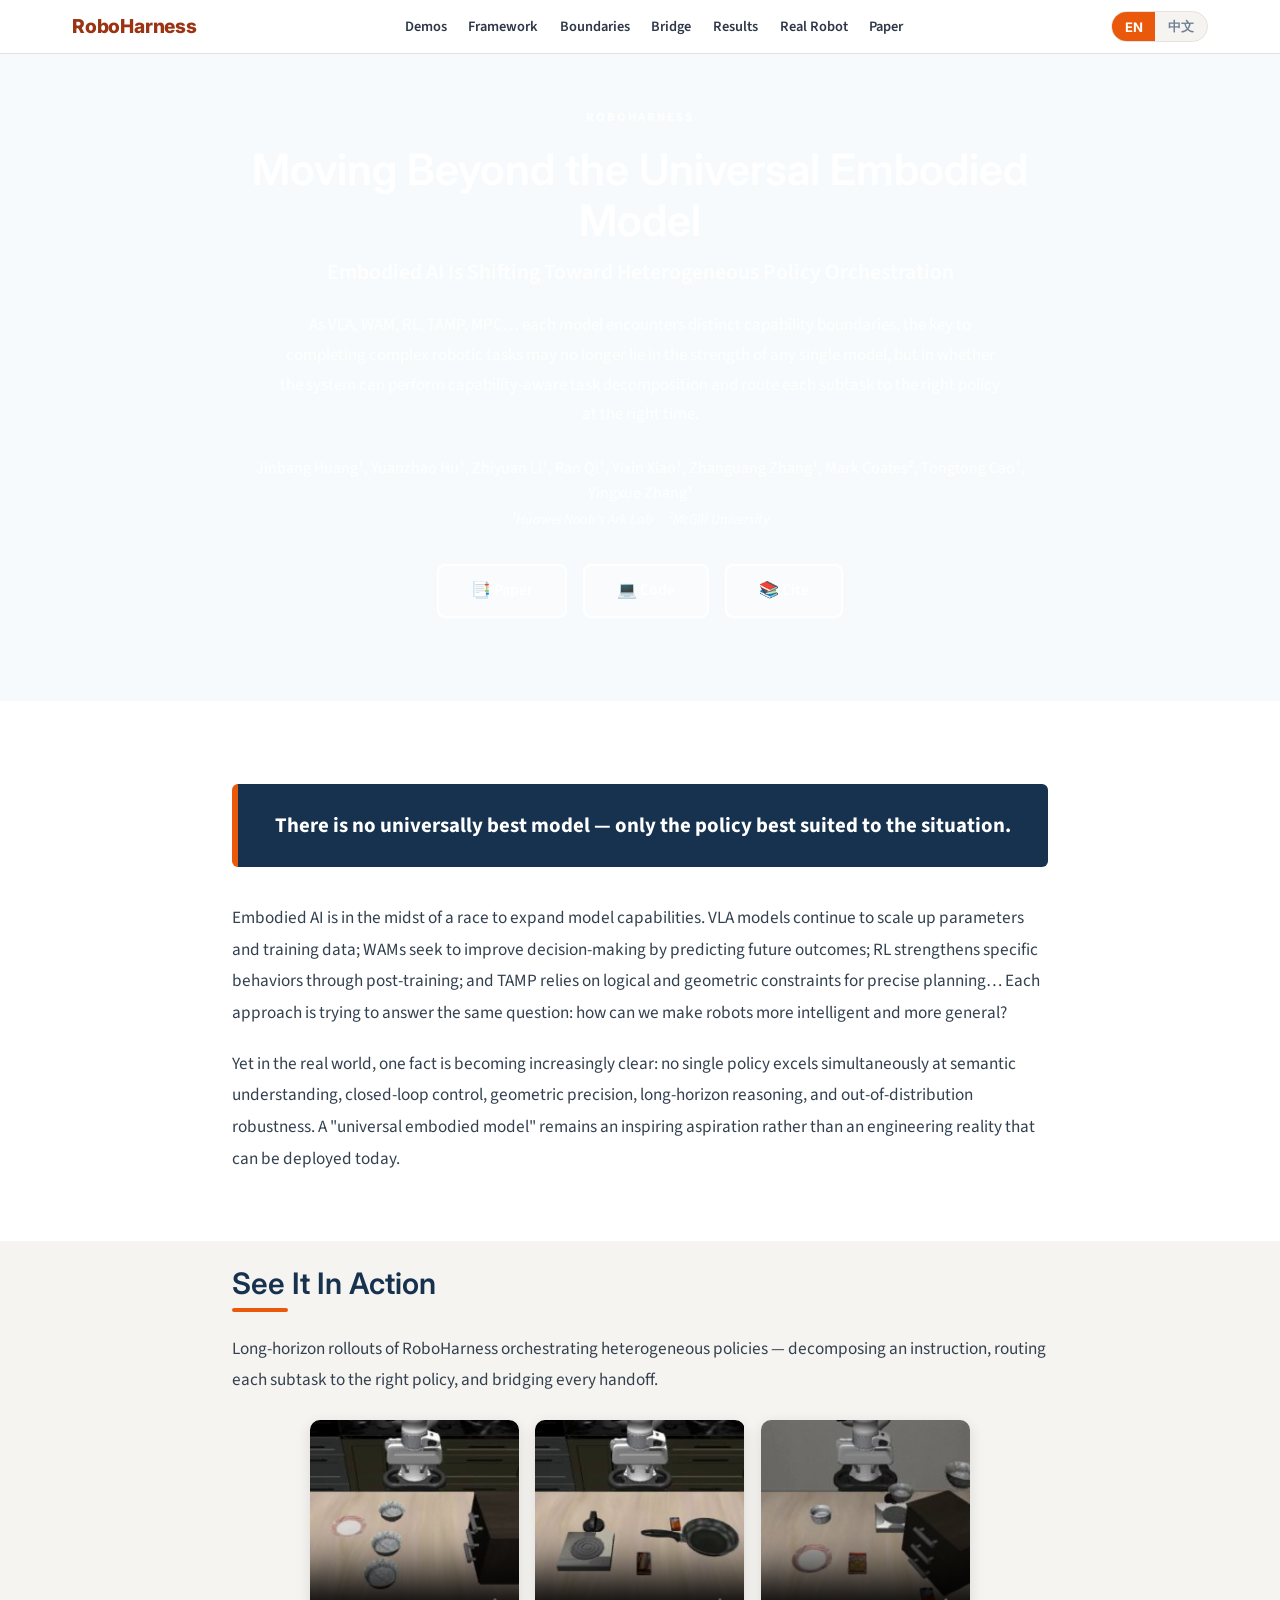
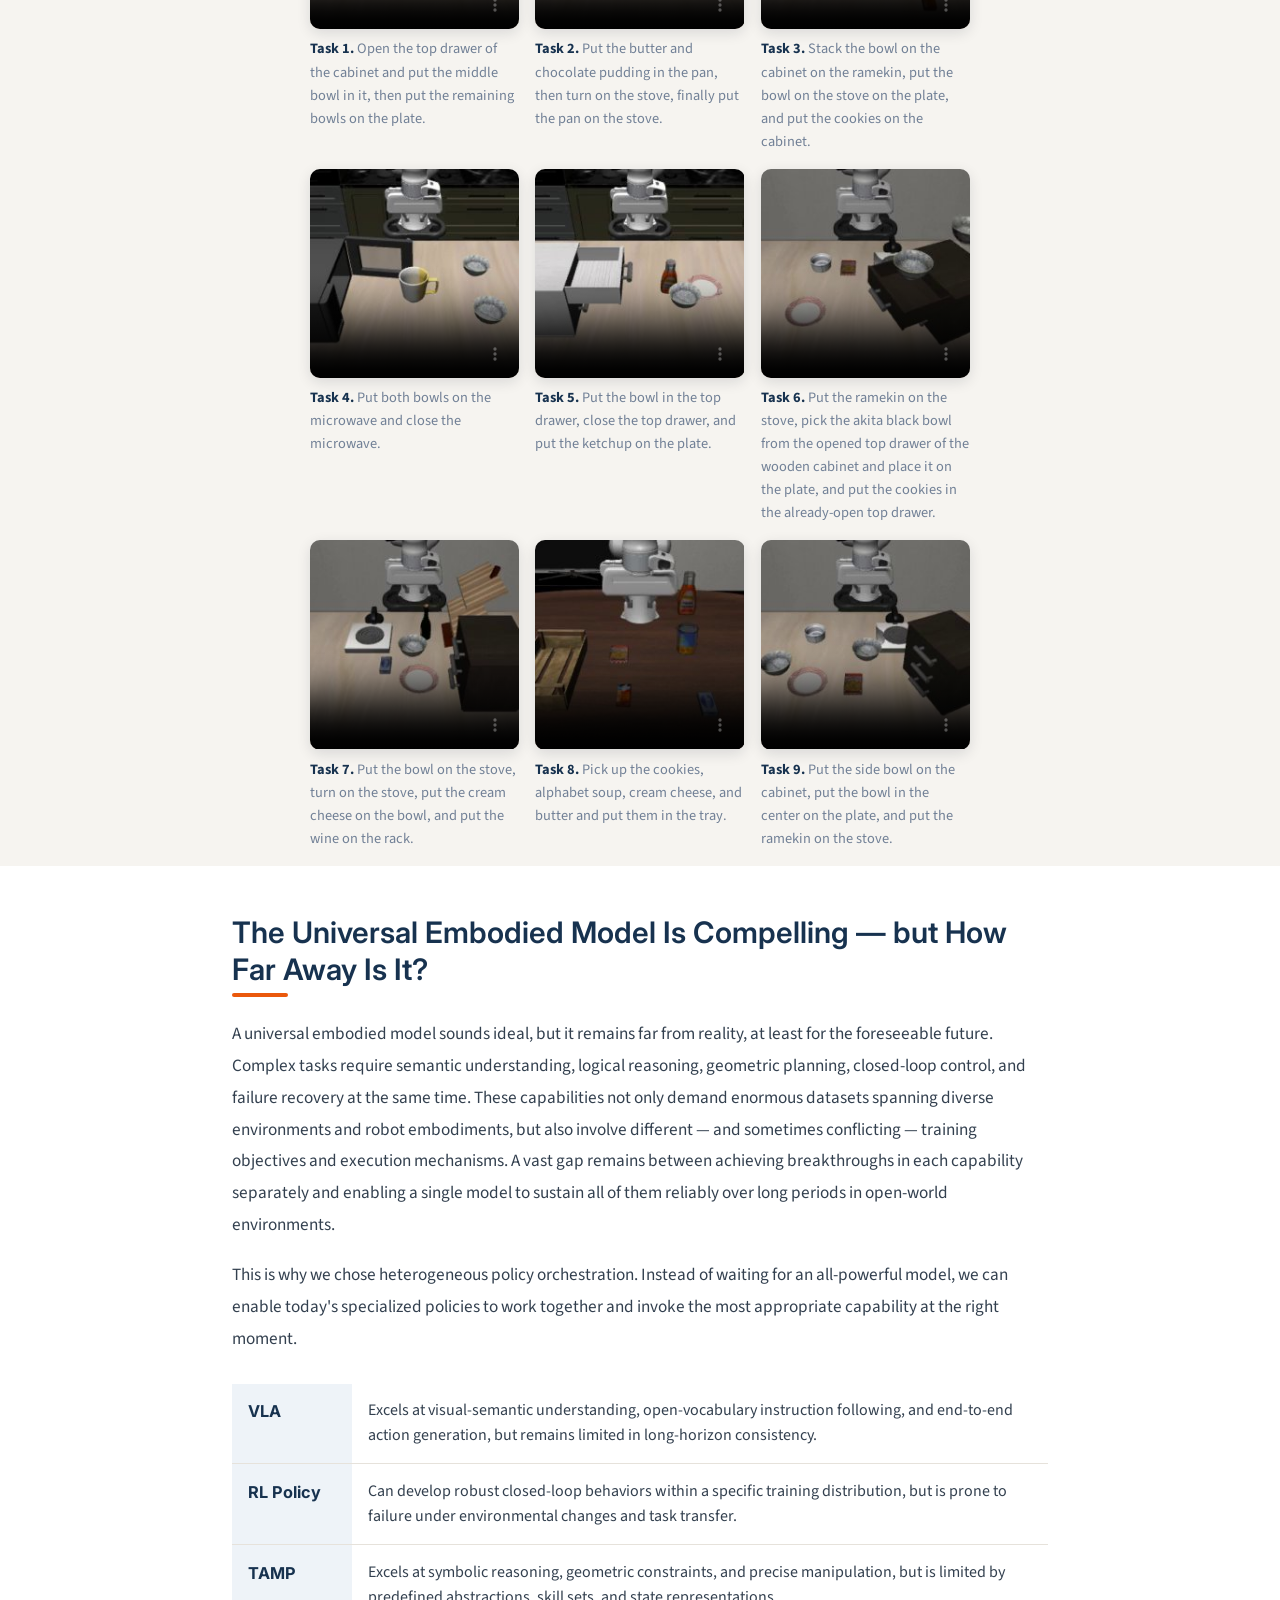
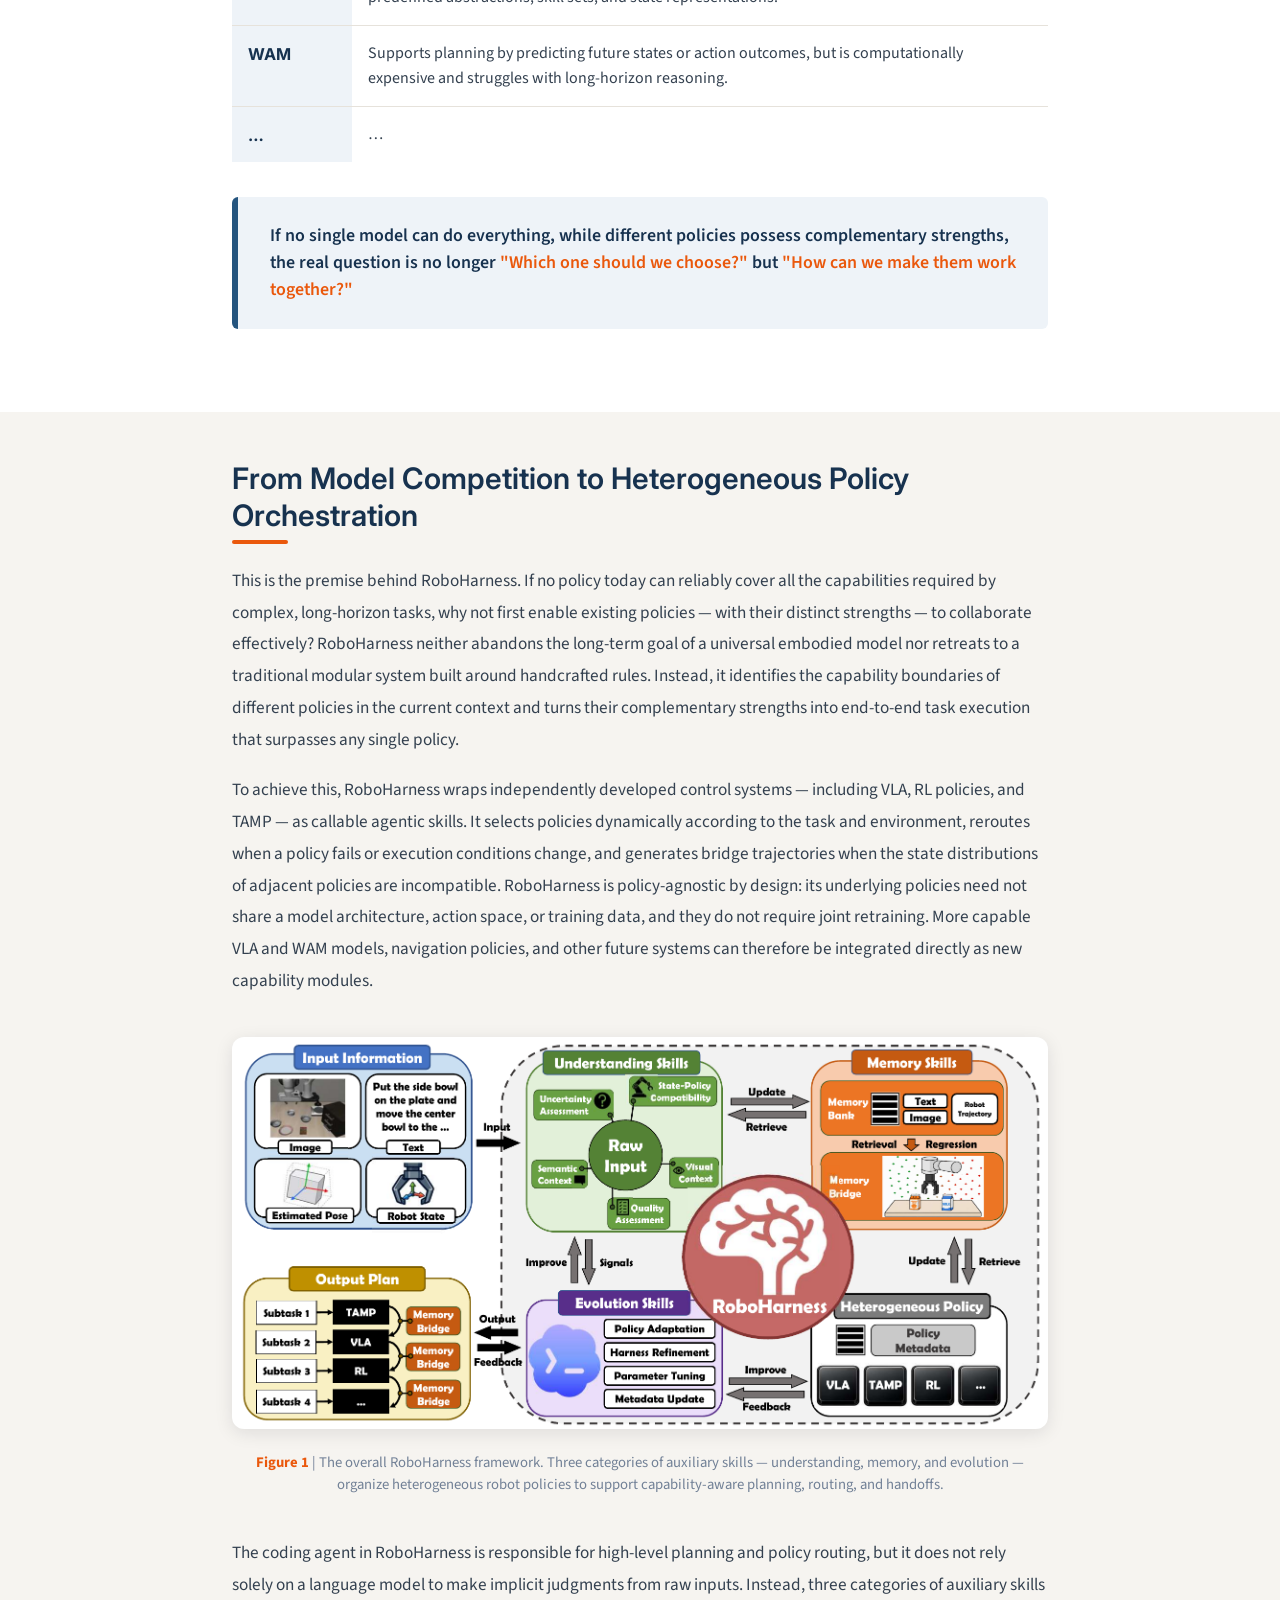
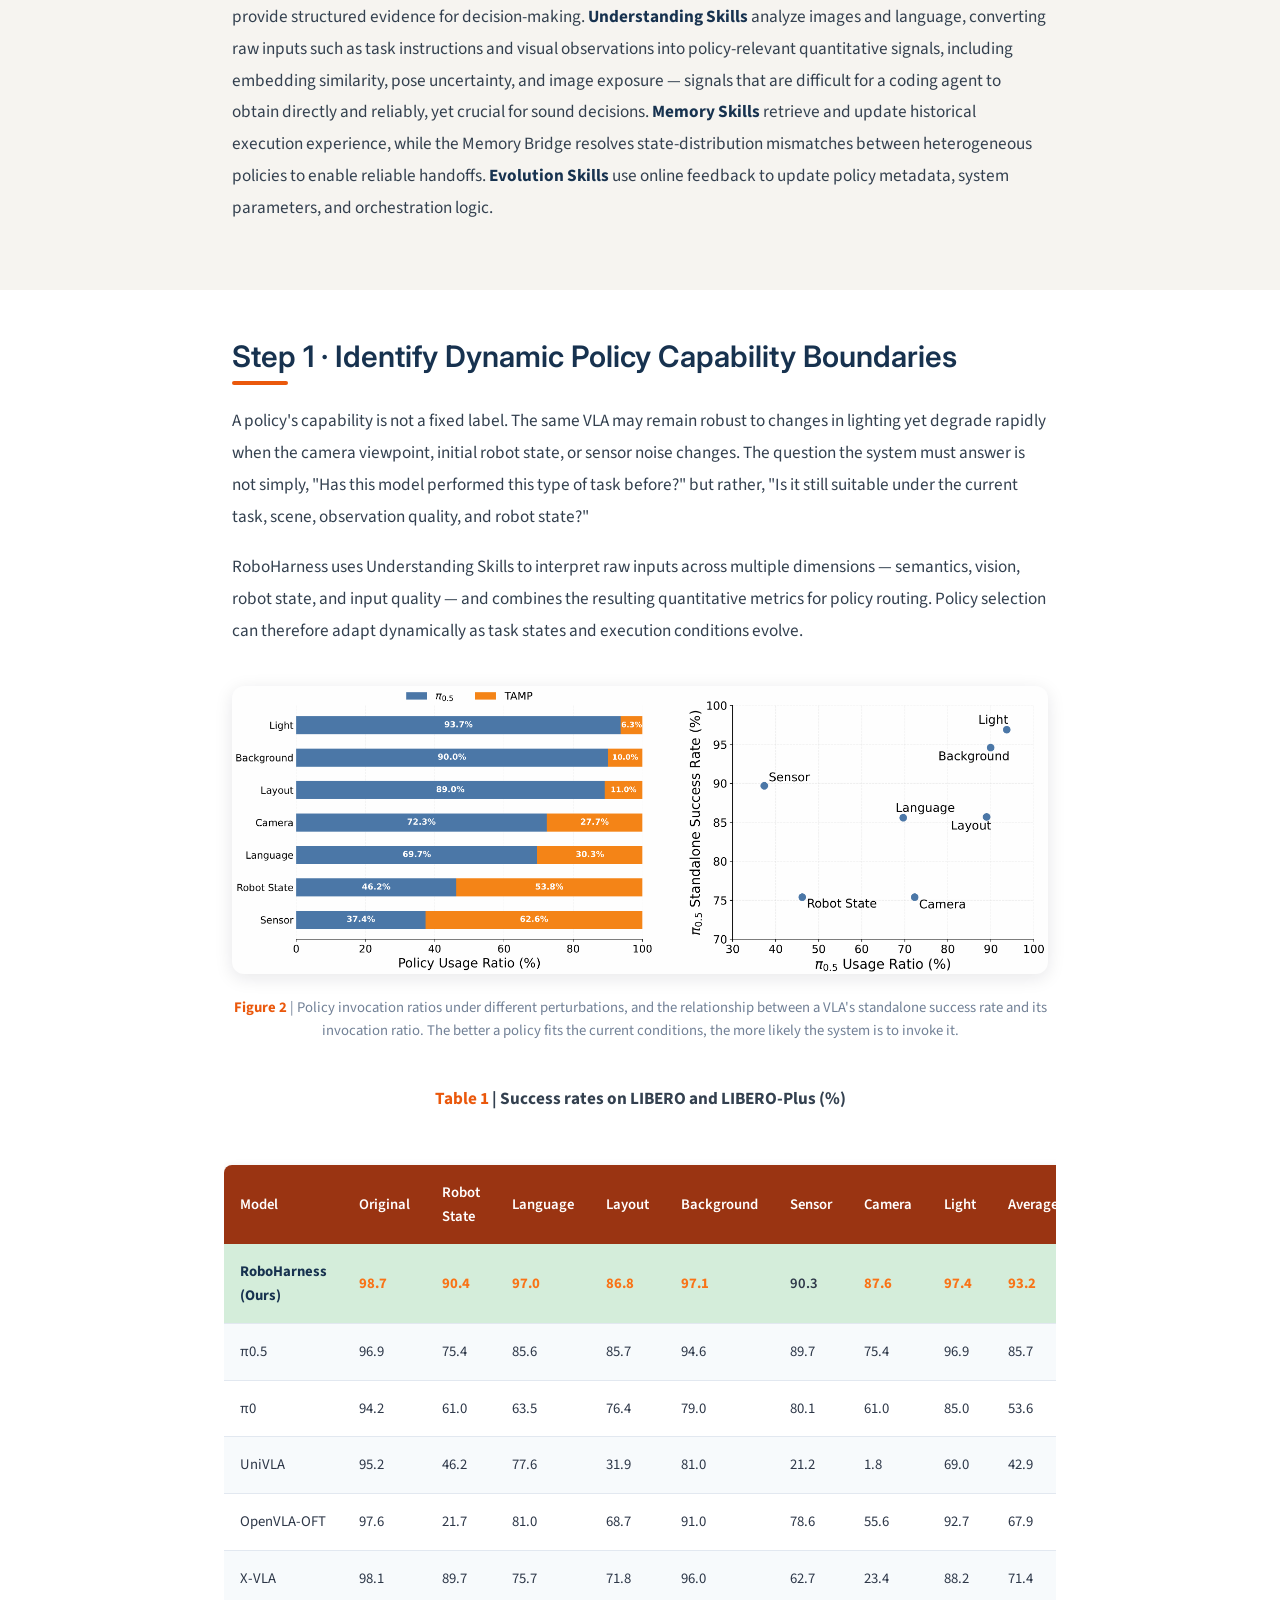
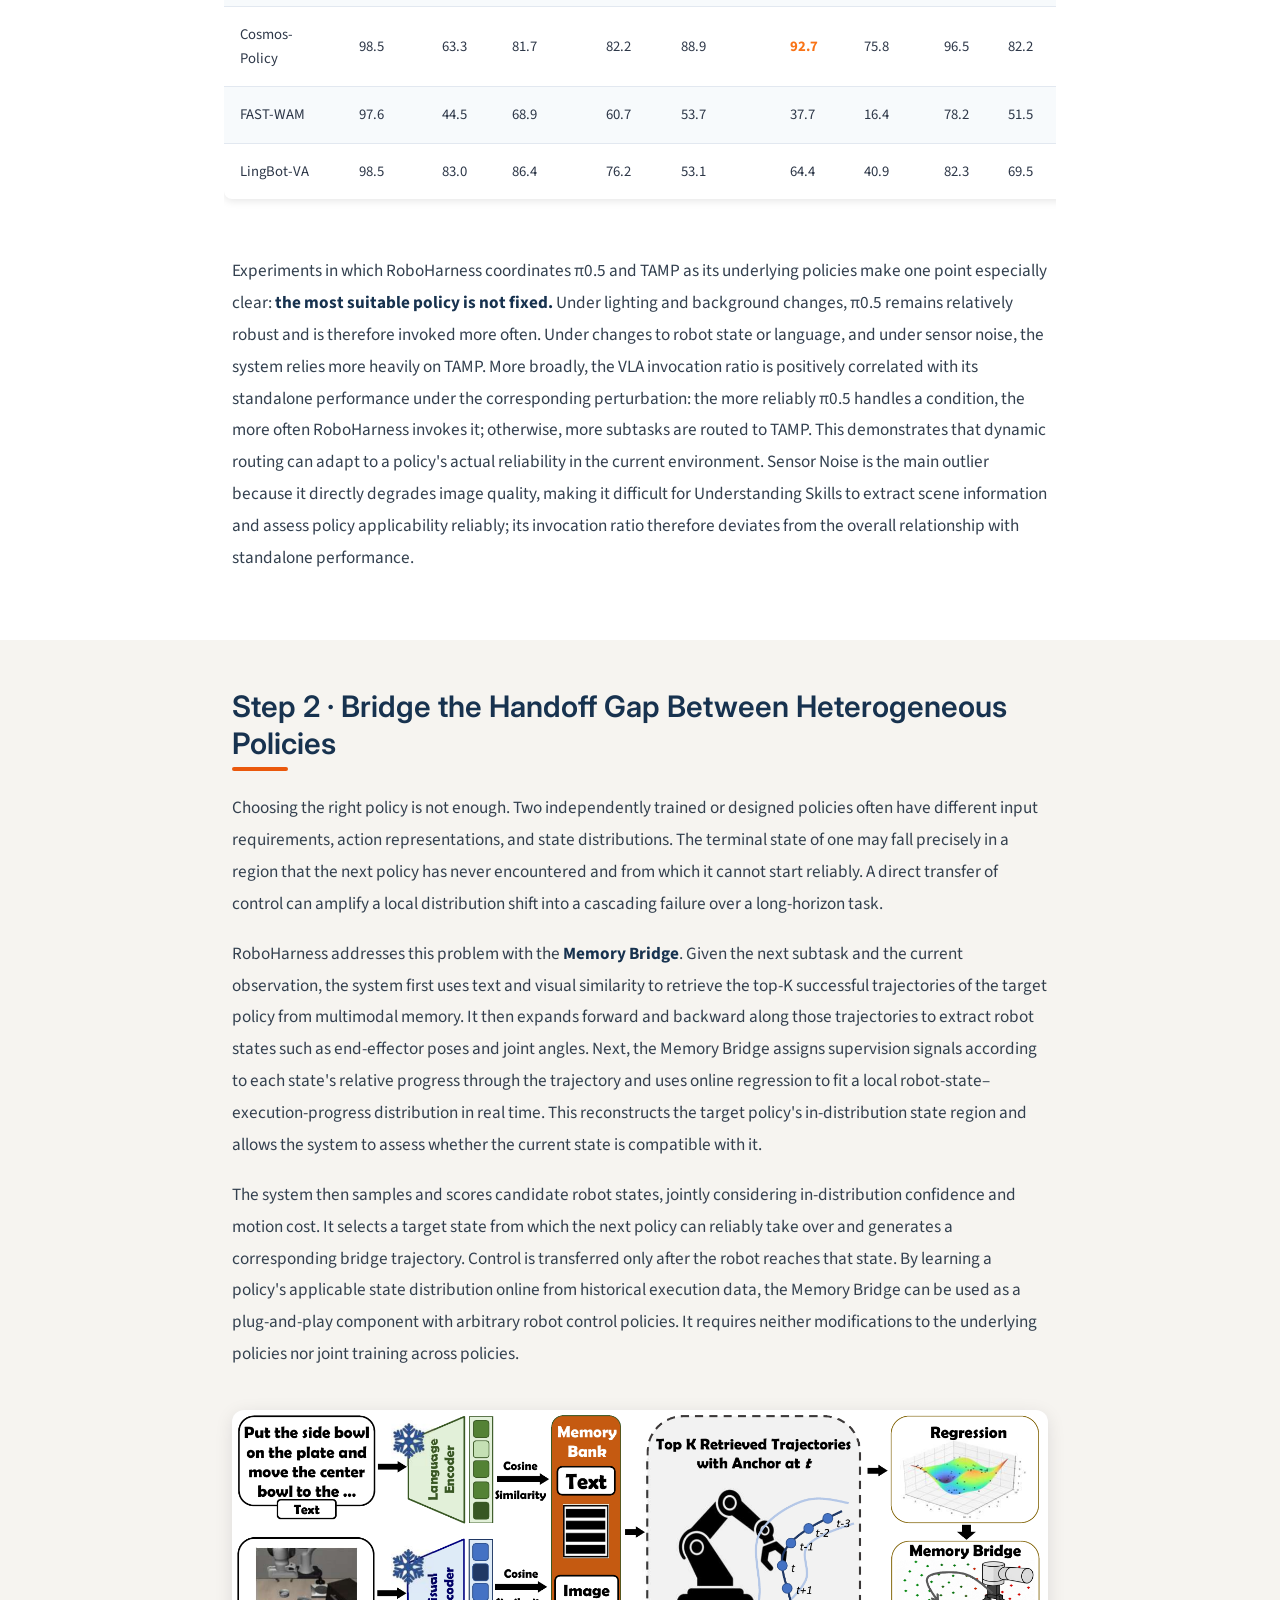
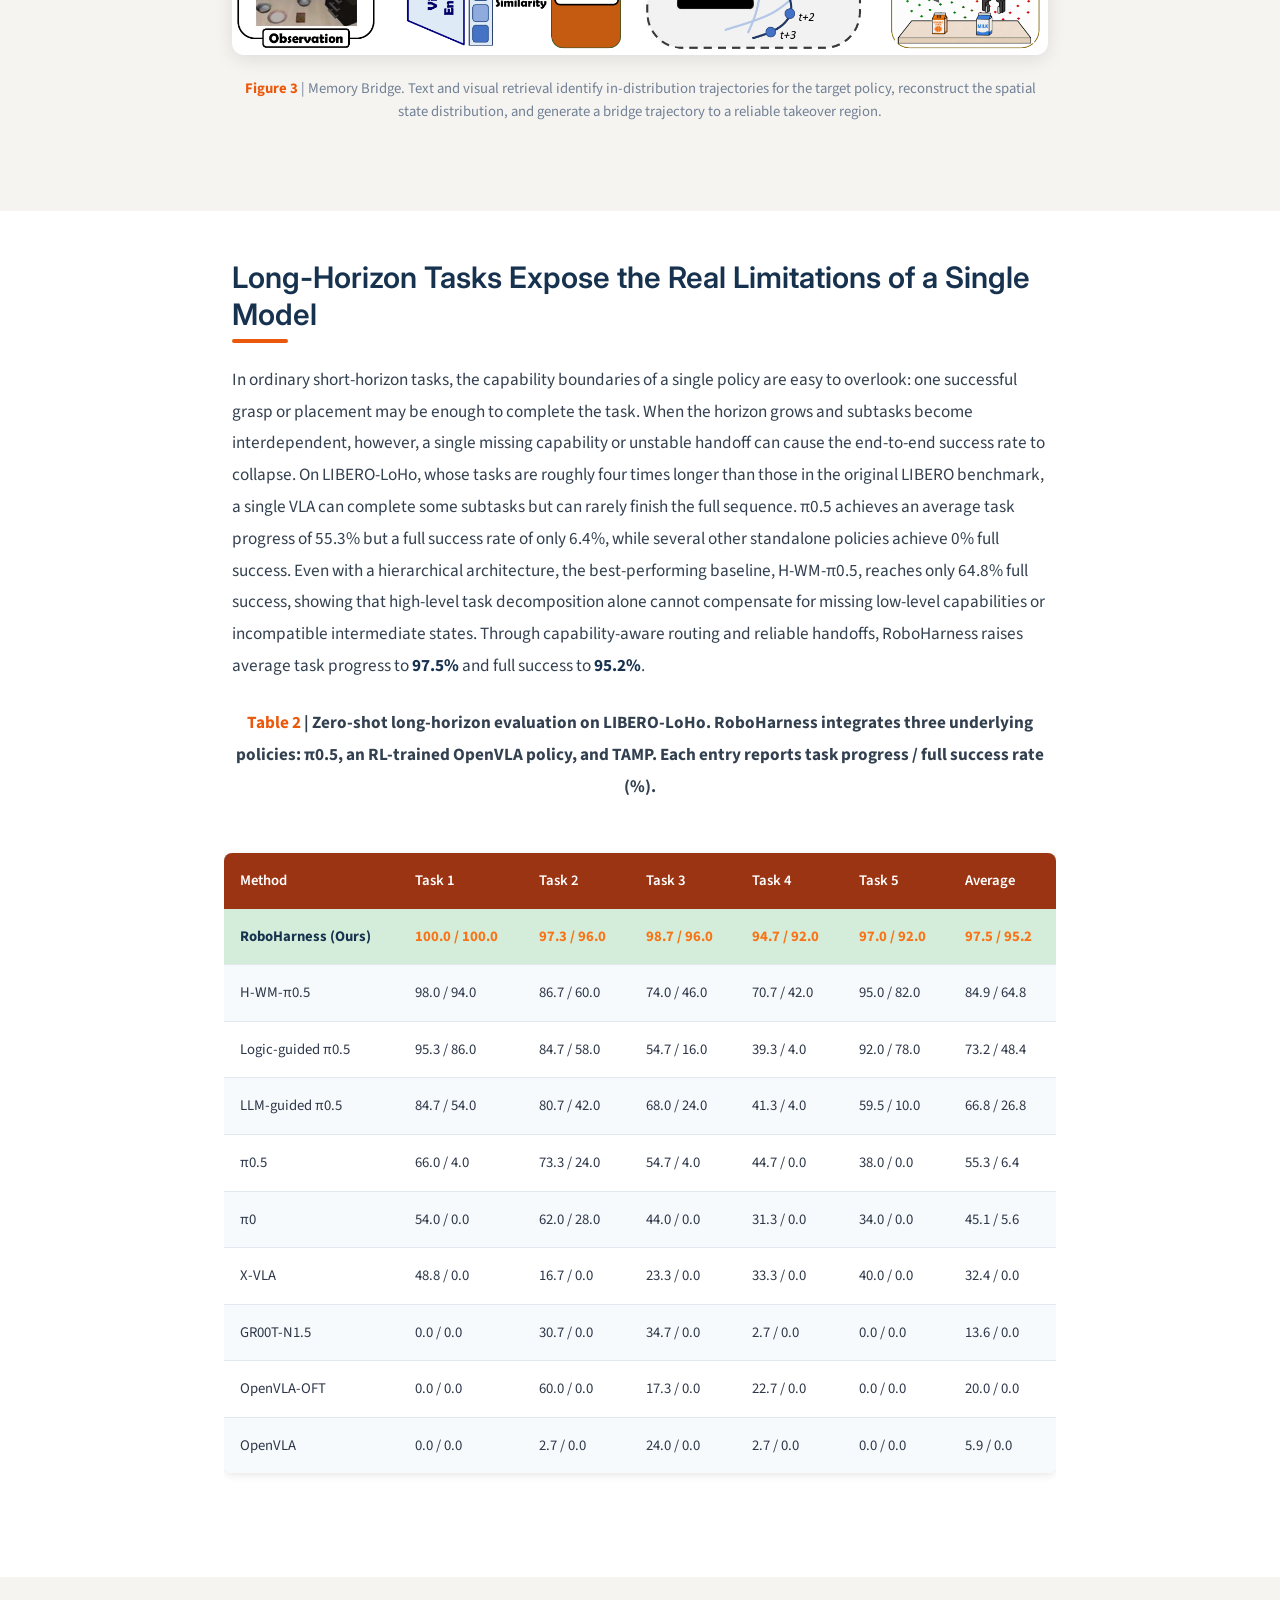
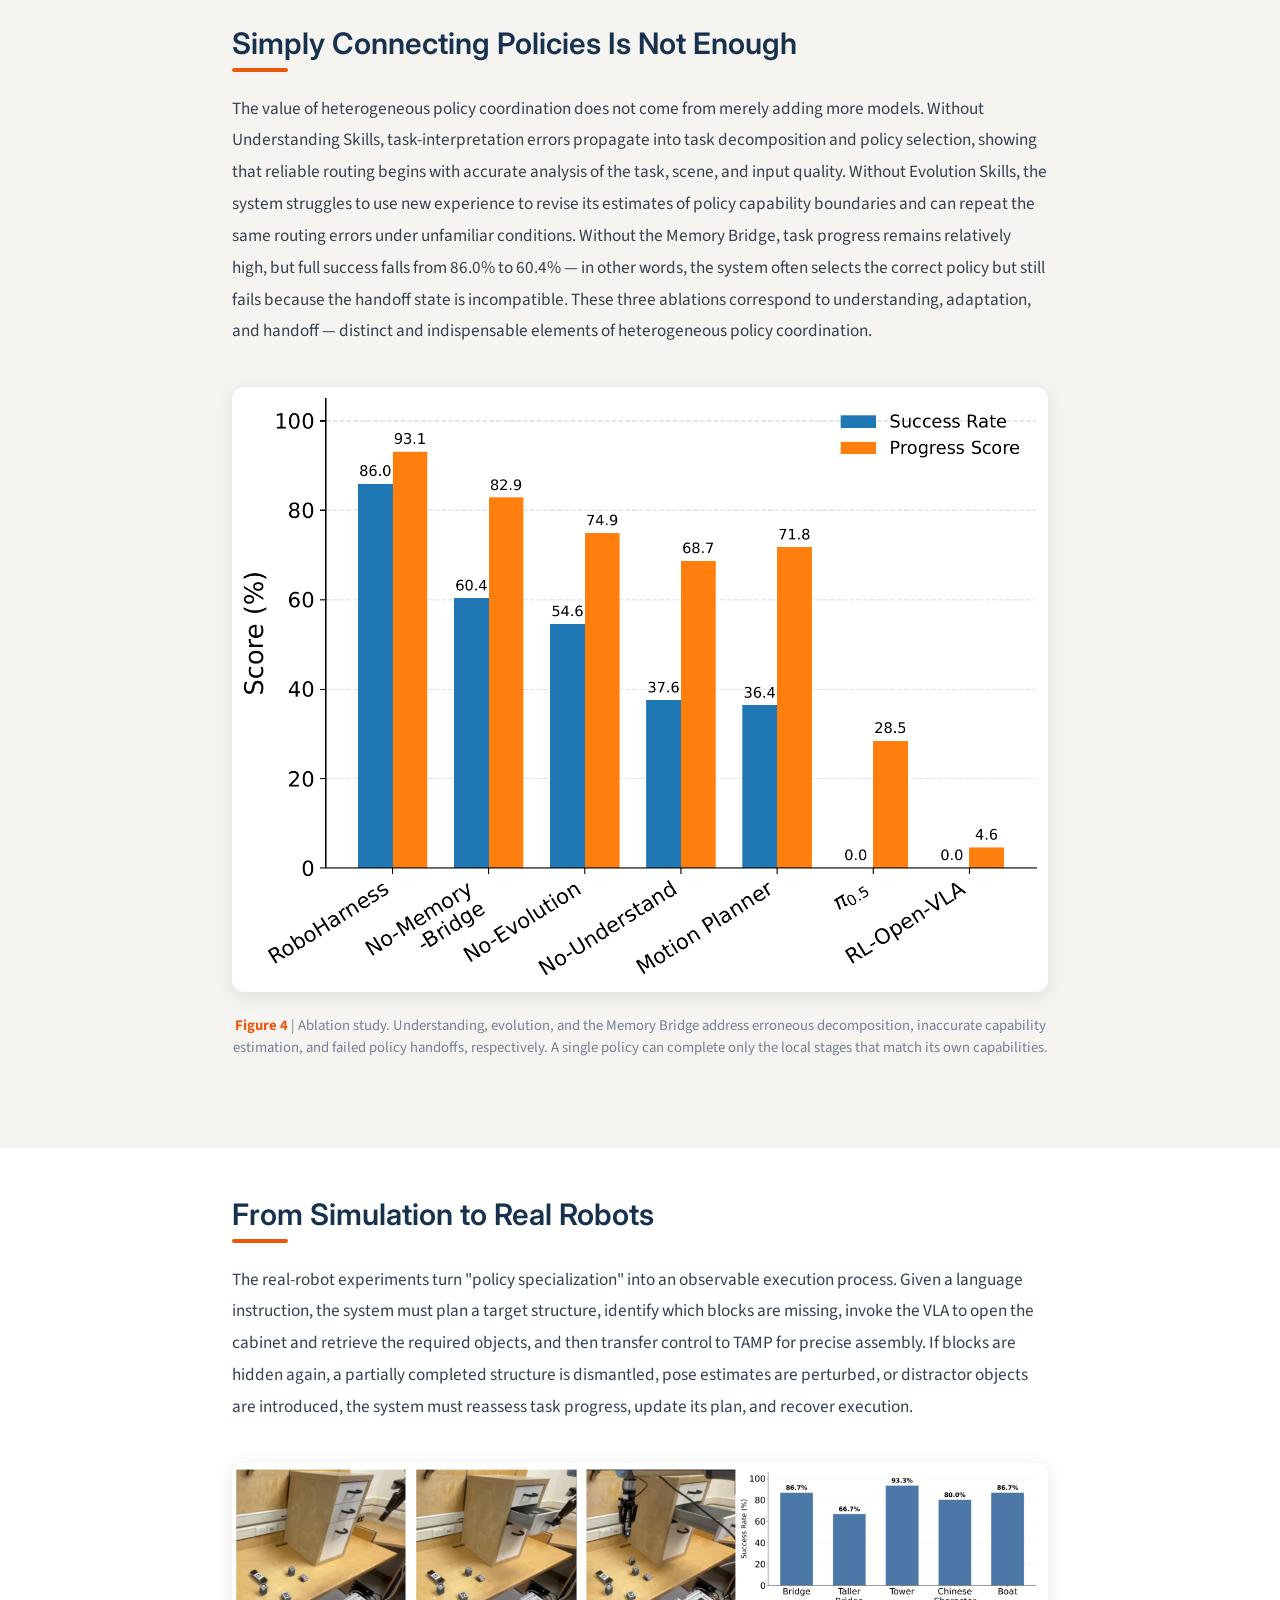
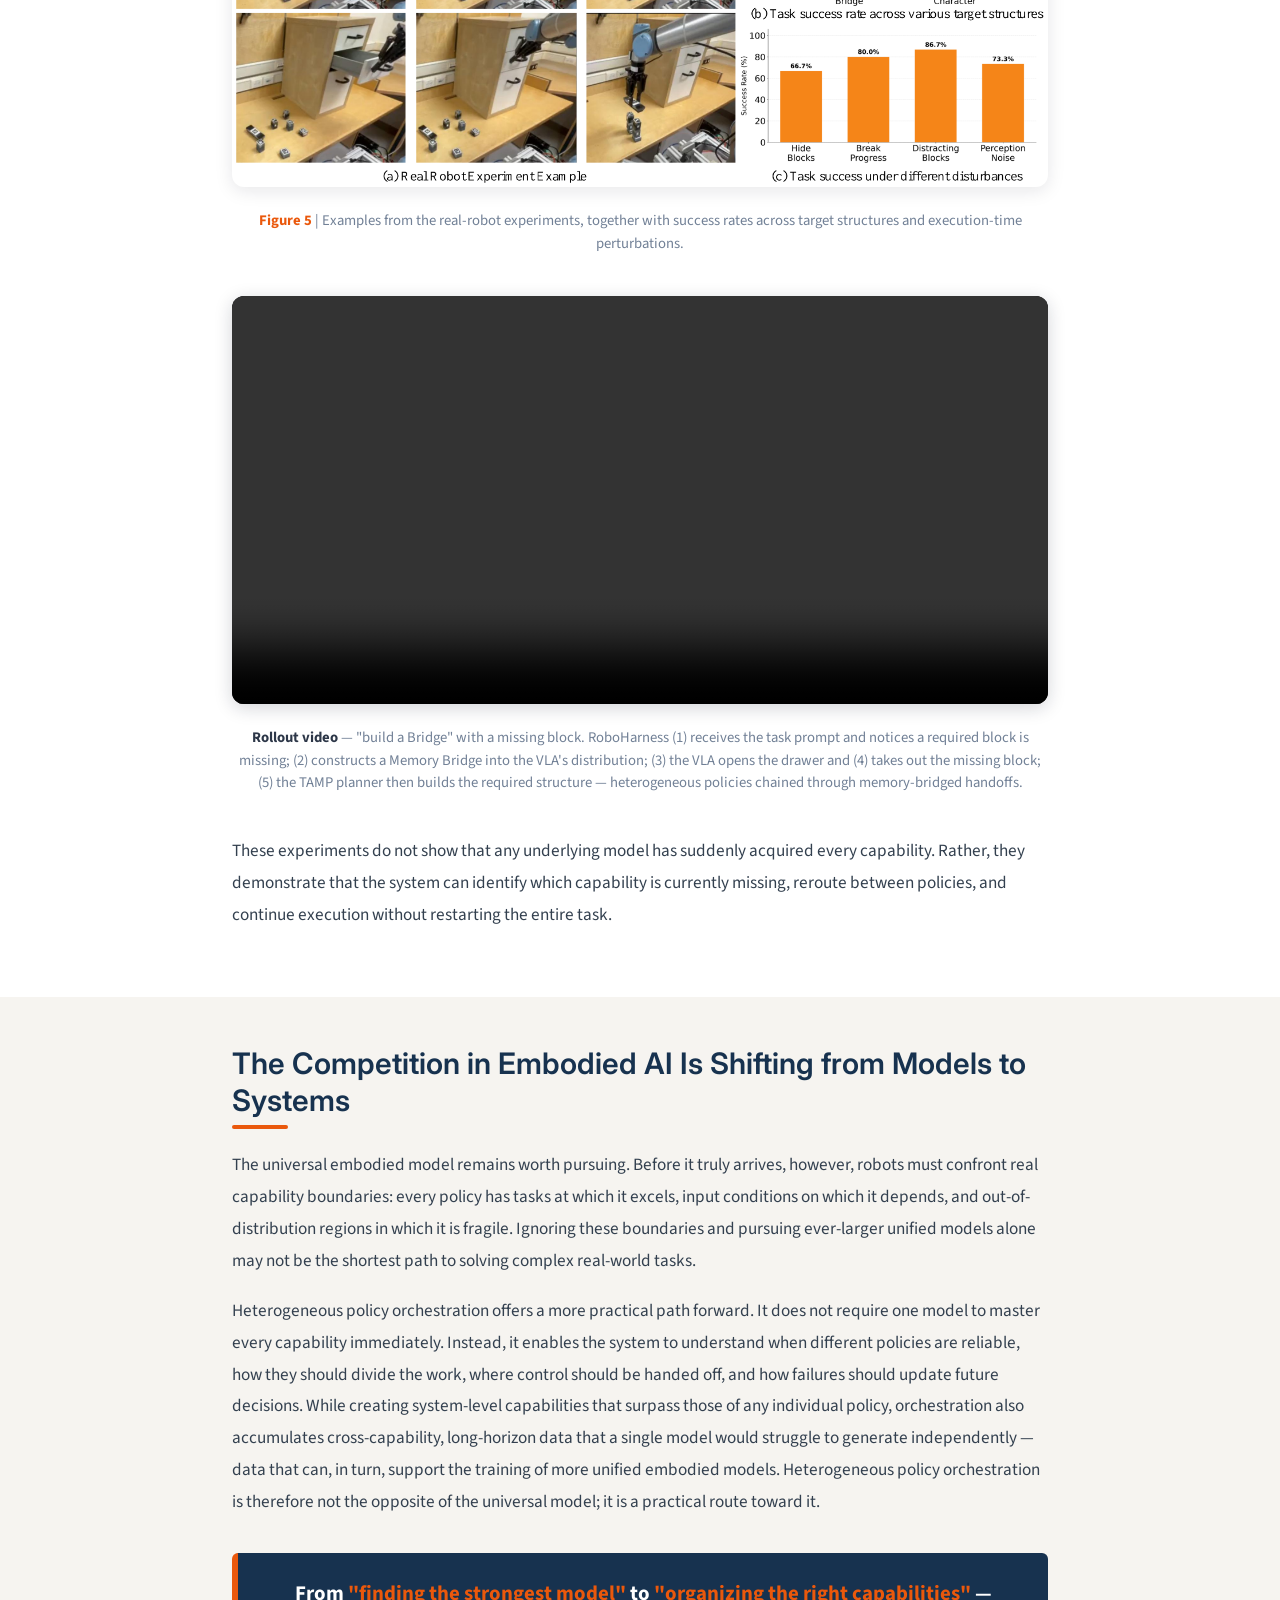
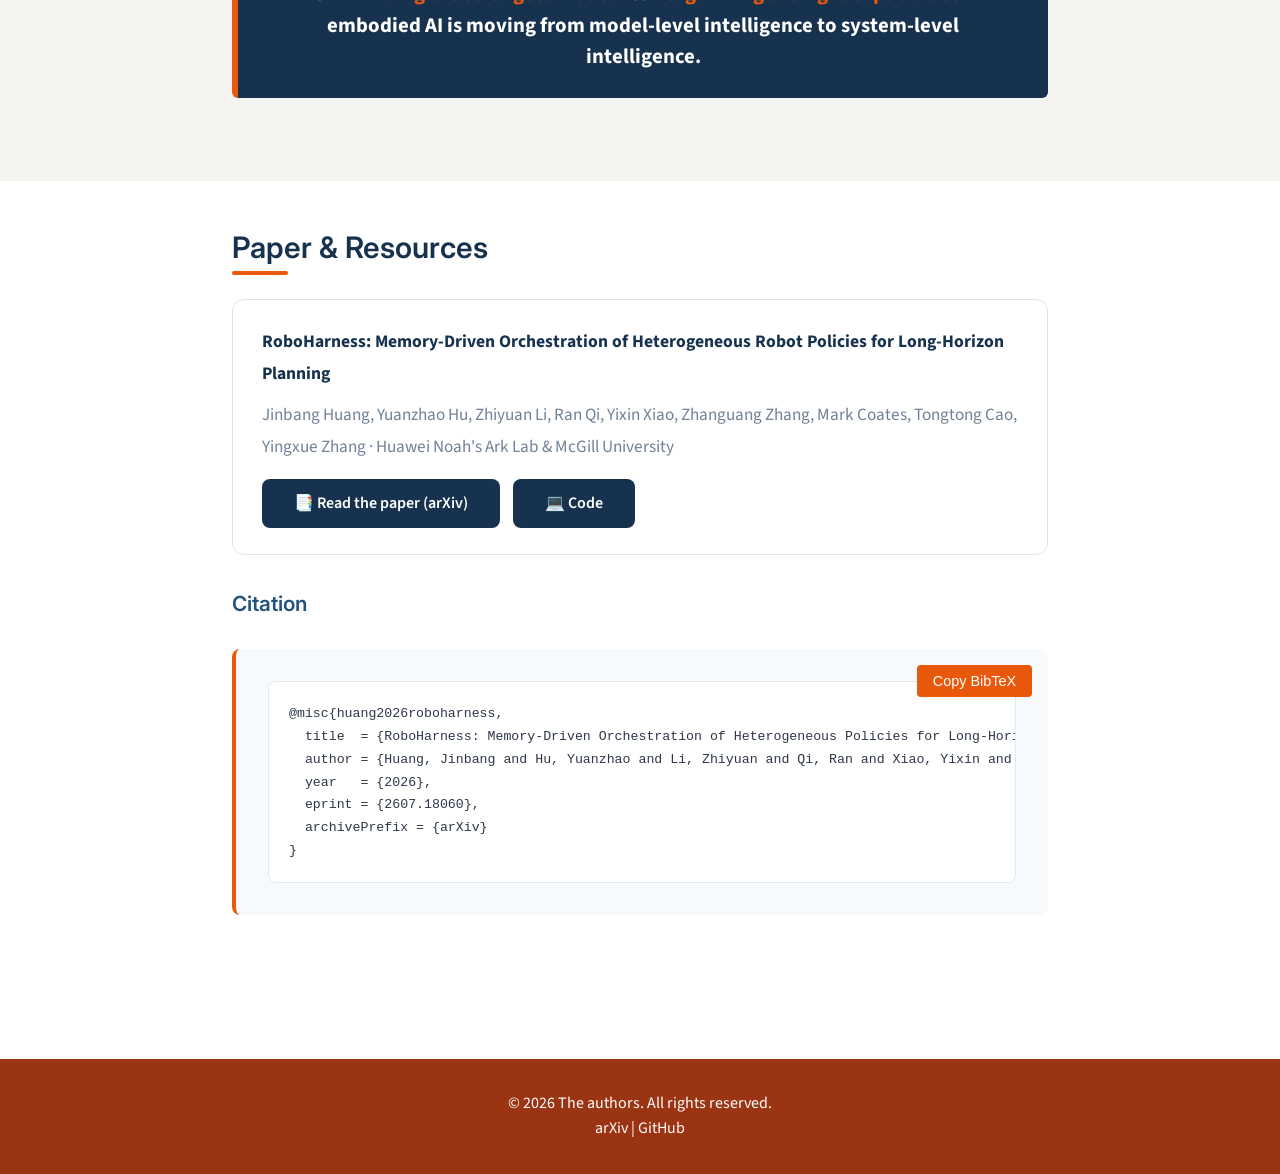
==== commit 884183df: "Use authoritative PDF figures; fix Figure 2 and Figure 5 Replace the four figure images with the hig" ====
--- a/docs/index.html
+++ b/docs/index.html
@@ -347,53 +347,23 @@
             <p class="l-zh cjk">真实机器人实验进一步把"策略分工"变成了可观察的执行过程。系统需要根据语言指令规划目标结构，判断哪些积木缺失，调用 VLA 打开柜门并取出目标物体，再把控制权交给 TAMP 完成精确搭建。遇到积木再次被藏起、半成品被拆除、位姿估计受扰或场景中加入干扰物时，系统还需要重新评估任务进度、更新计划并恢复执行。</p>
 
             <figure class="figure">
+                <img src="assets/images/real_robot_results.png" alt="Real-robot experiment: (a) a six-frame photo sequence of a robot arm opening a cabinet drawer and retrieving blocks; (b) bar chart of task success rate across target structures (Bridge, Taller Bridge, Tower, Chinese Character, Boat); (c) bar chart of task success under disturbances (Hide Blocks, Break Progress, Distracting Blocks, Perception Noise)." loading="lazy">
+                <figcaption>
+                    <span class="l-en"><span class="fig-num">Figure 5</span> | Examples from the real-robot experiments, together with success rates across target structures and execution-time perturbations.</span>
+                    <span class="l-zh cjk"><span class="fig-num">图 5</span> | 真实机器人实验示例，以及不同目标结构和执行期扰动下的成功率。</span>
+                </figcaption>
+            </figure>
+
+            <figure class="figure">
                 <video controls preload="metadata" playsinline muted loop style="width:100%;border-radius:12px;background:#000;box-shadow:0 4px 18px rgba(15,23,42,0.18);">
                     <source src="assets/videos/real_robot_demo.mp4" type="video/mp4">
                     Your browser does not support the video tag.
                 </video>
                 <figcaption>
-                    <span class="l-en"><span class="fig-num">Figure 5</span> | Real-robot demo — "build a Bridge" with a missing block. RoboHarness (1) receives the task prompt and notices a required block is missing; (2) constructs a Memory Bridge into the VLA's distribution; (3) the VLA opens the drawer and (4) takes out the missing block; (5) the TAMP planner then builds the required structure — heterogeneous policies chained through memory-bridged handoffs.</span>
-                    <span class="l-zh cjk"><span class="fig-num">图 5</span> | 真实机器人演示——在缺少积木的情况下"搭建一座桥"。RoboHarness（1）接收任务指令并发现缺少所需积木；（2）构造进入 VLA 分布的 Memory Bridge；（3）VLA 打开抽屉并（4）取出缺失积木；（5）TAMP 规划器随后搭出目标结构——异构策略通过桥接交接串联起来。</span>
-                </figcaption>
-            </figure>
-
-            <div class="results-two-col">
-                <div>
-                    <h3><span class="l-en">Task success rate</span><span class="l-zh cjk">各目标结构成功率</span></h3>
-                    <div class="table-scroll">
-                    <table class="results-table">
-                        <thead><tr>
-                            <th><span class="l-en">Target Structure</span><span class="l-zh cjk">目标结构</span></th>
-                            <th><span class="l-en">Success Rate</span><span class="l-zh cjk">成功率</span></th>
-                        </tr></thead>
-                        <tbody>
-                            <tr><td>Bridge</td><td>86.7%</td></tr>
-                            <tr><td>Taller Bridge</td><td>66.7%</td></tr>
-                            <tr><td>Tower</td><td class="best">93.3%</td></tr>
-                            <tr><td>Chinese Character</td><td>80.0%</td></tr>
-                            <tr><td>Boat</td><td>86.7%</td></tr>
-                        </tbody>
-                    </table>
-                    </div>
-                </div>
-                <div>
-                    <h3><span class="l-en">Robustness to injected disturbance</span><span class="l-zh cjk">执行期扰动下的鲁棒性</span></h3>
-                    <div class="table-scroll">
-                    <table class="results-table">
-                        <thead><tr>
-                            <th><span class="l-en">Injected Disturbance</span><span class="l-zh cjk">注入扰动</span></th>
-                            <th><span class="l-en">Success Rate</span><span class="l-zh cjk">成功率</span></th>
-                        </tr></thead>
-                        <tbody>
-                            <tr><td><span class="l-en">Hide Blocks</span><span class="l-zh cjk">藏起积木</span></td><td>66.7%</td></tr>
-                            <tr><td><span class="l-en">Break Progress</span><span class="l-zh cjk">破坏进度</span></td><td>80.0%</td></tr>
-                            <tr><td><span class="l-en">Distracting Blocks</span><span class="l-zh cjk">干扰积木</span></td><td class="best">86.7%</td></tr>
-                            <tr><td><span class="l-en">Perception Noise</span><span class="l-zh cjk">感知噪声</span></td><td>73.3%</td></tr>
-                        </tbody>
-                    </table>
-                    </div>
-                </div>
-            </div>
+                    <span class="l-en"><strong>Rollout video</strong> — "build a Bridge" with a missing block. RoboHarness (1) receives the task prompt and notices a required block is missing; (2) constructs a Memory Bridge into the VLA's distribution; (3) the VLA opens the drawer and (4) takes out the missing block; (5) the TAMP planner then builds the required structure — heterogeneous policies chained through memory-bridged handoffs.</span>
+                    <span class="l-zh cjk"><strong>演示视频</strong>——在缺少积木的情况下"搭建一座桥"。RoboHarness（1）接收任务指令并发现缺少所需积木；（2）构造进入 VLA 分布的 Memory Bridge；（3）VLA 打开抽屉并（4）取出缺失积木；（5）TAMP 规划器随后搭出目标结构——异构策略通过桥接交接串联起来。</span>
+                </figcaption>
+            </figure>
 
             <p class="l-en">These experiments do not show that any underlying model has suddenly acquired every capability. Rather, they demonstrate that the system can identify which capability is currently missing, reroute between policies, and continue execution without restarting the entire task.</p>
             <p class="l-zh cjk">这些实验验证的并不是某个底层模型突然获得了全部能力，而是系统能够识别当前缺少哪种能力，在策略之间重新路由，并在不中断整个任务的前提下继续执行。</p>
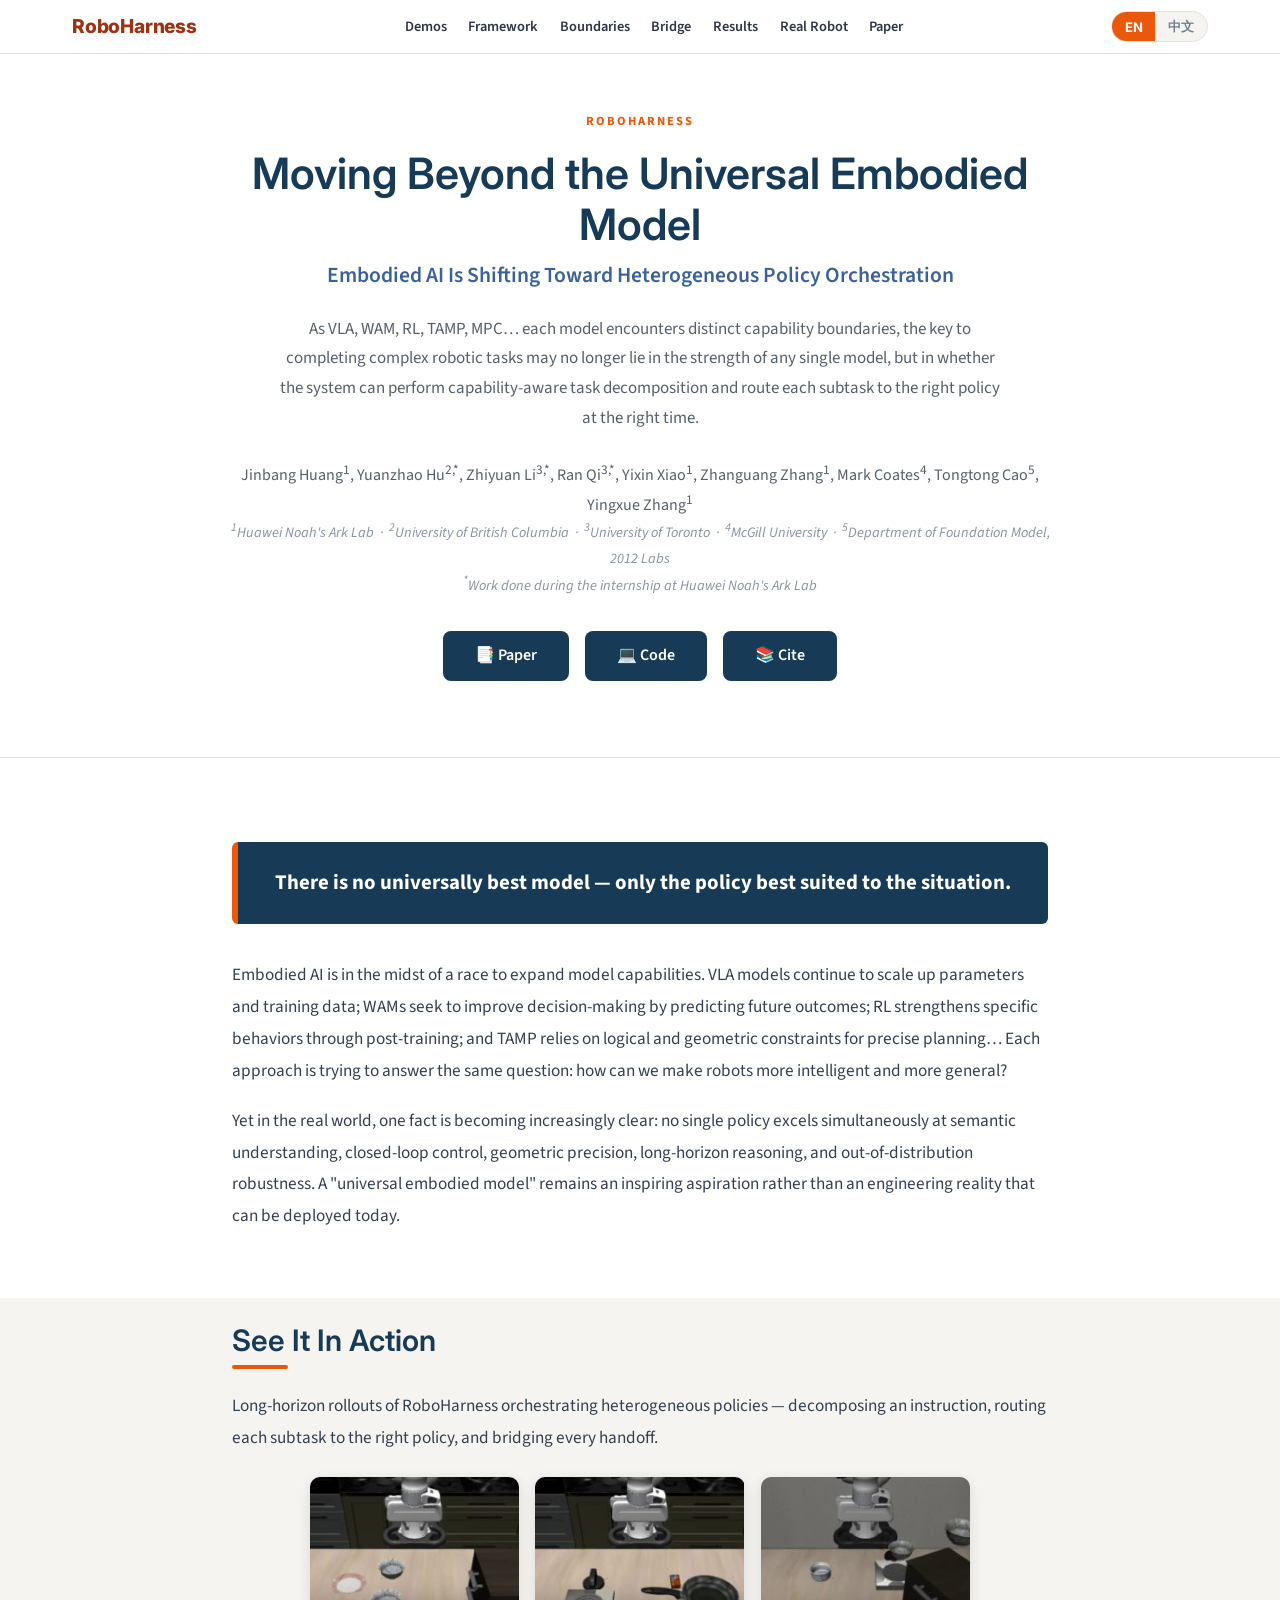
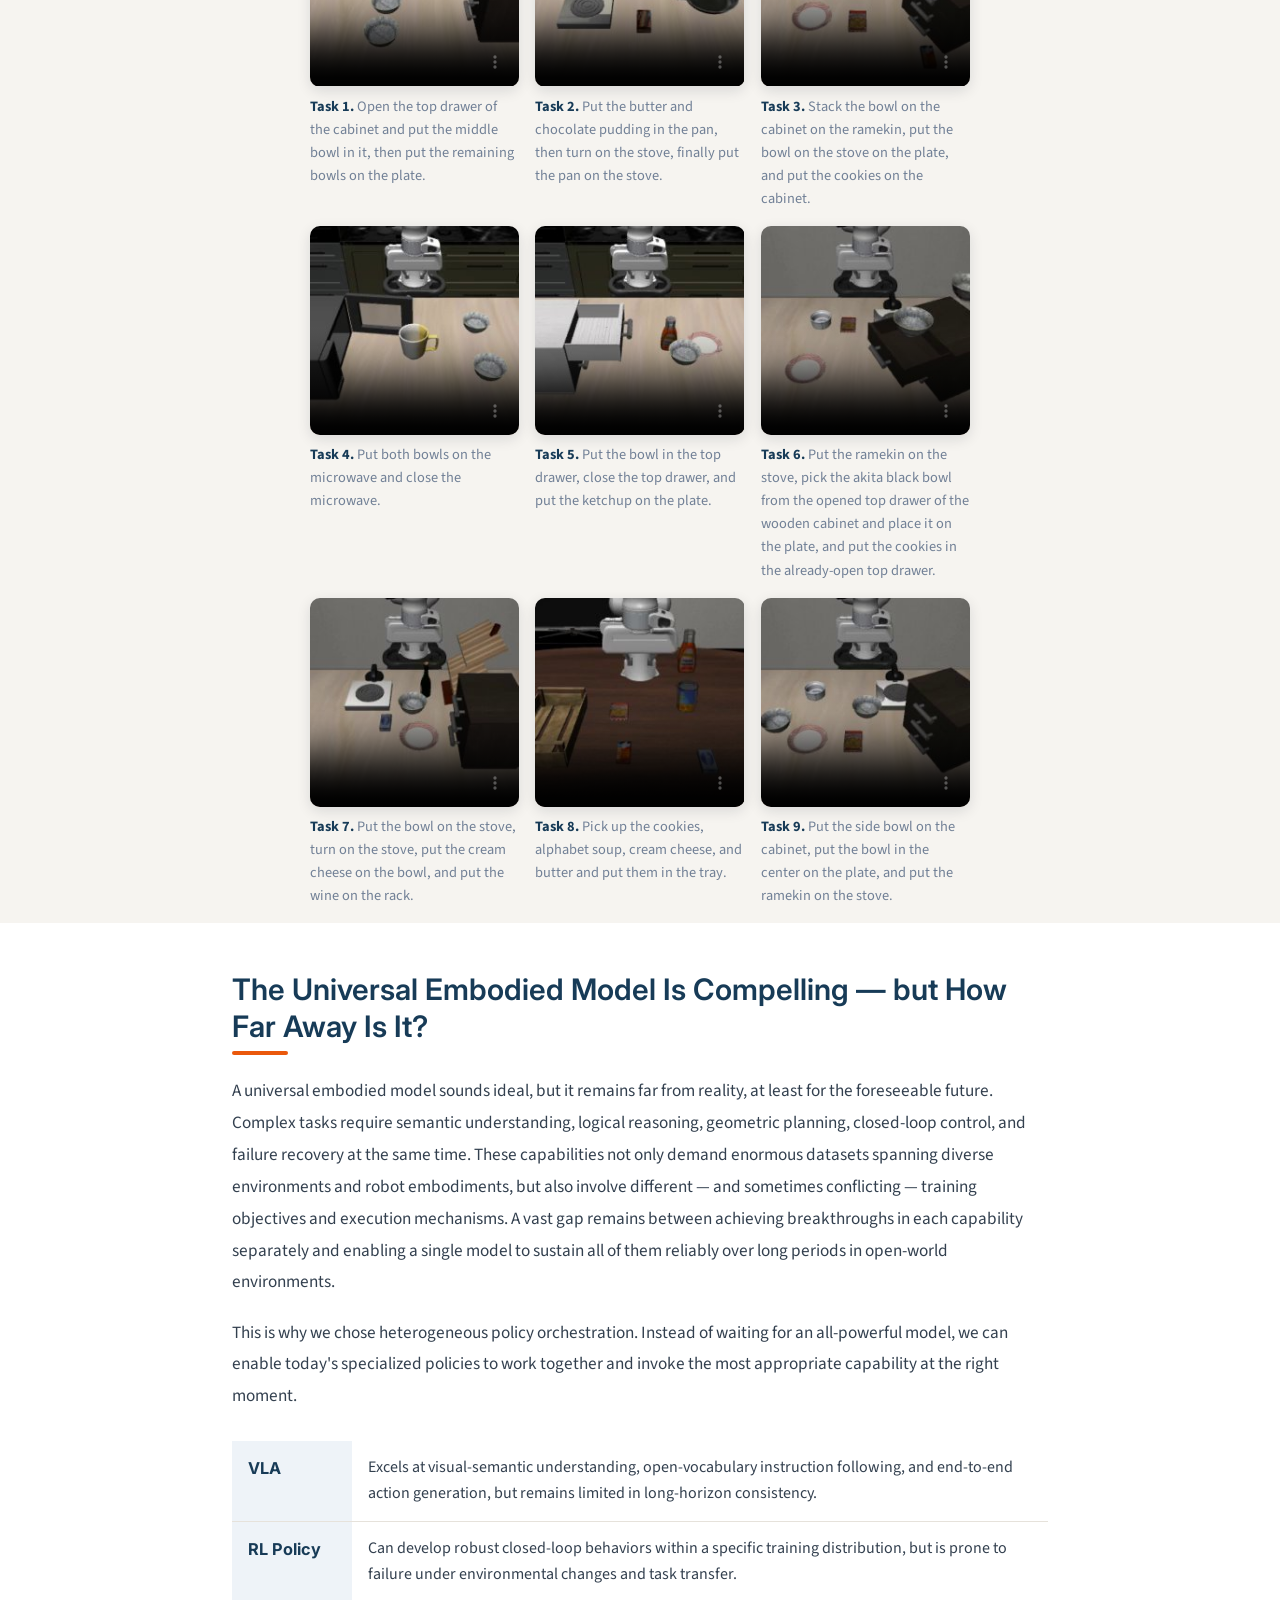
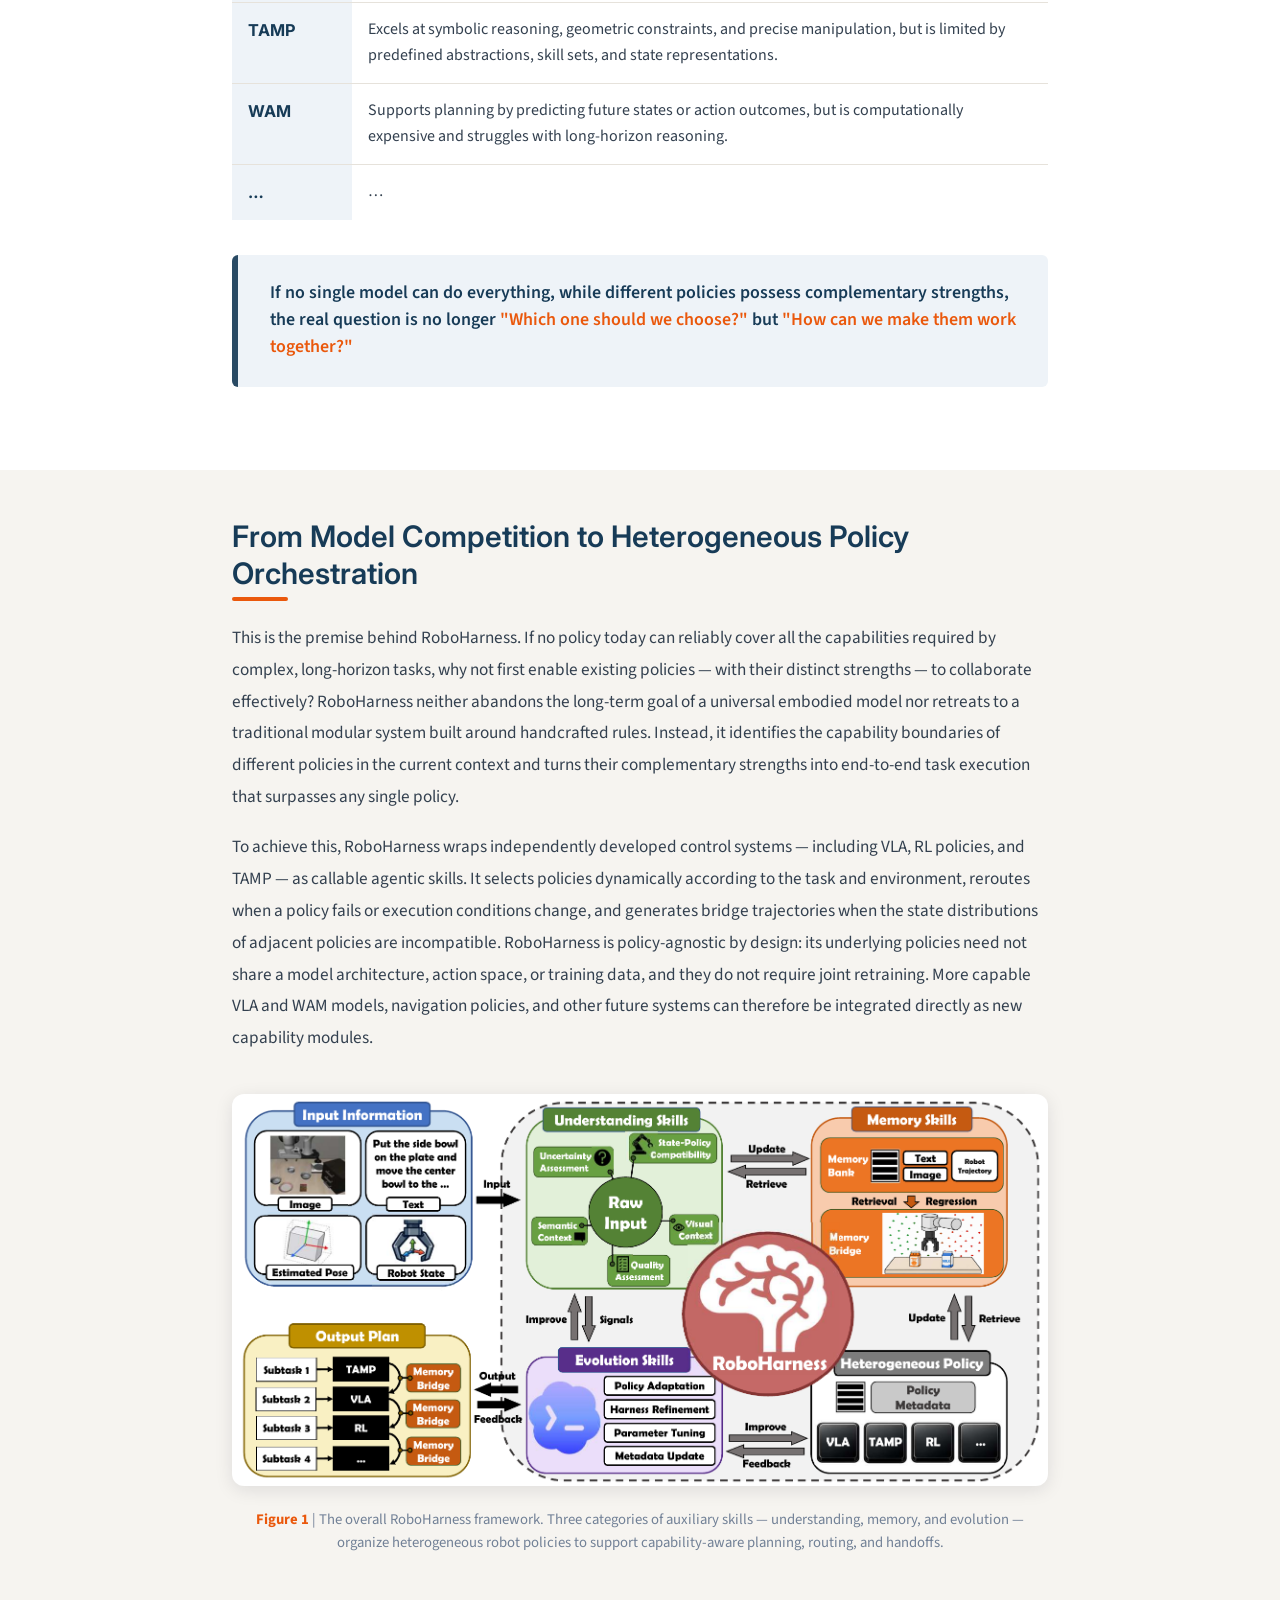
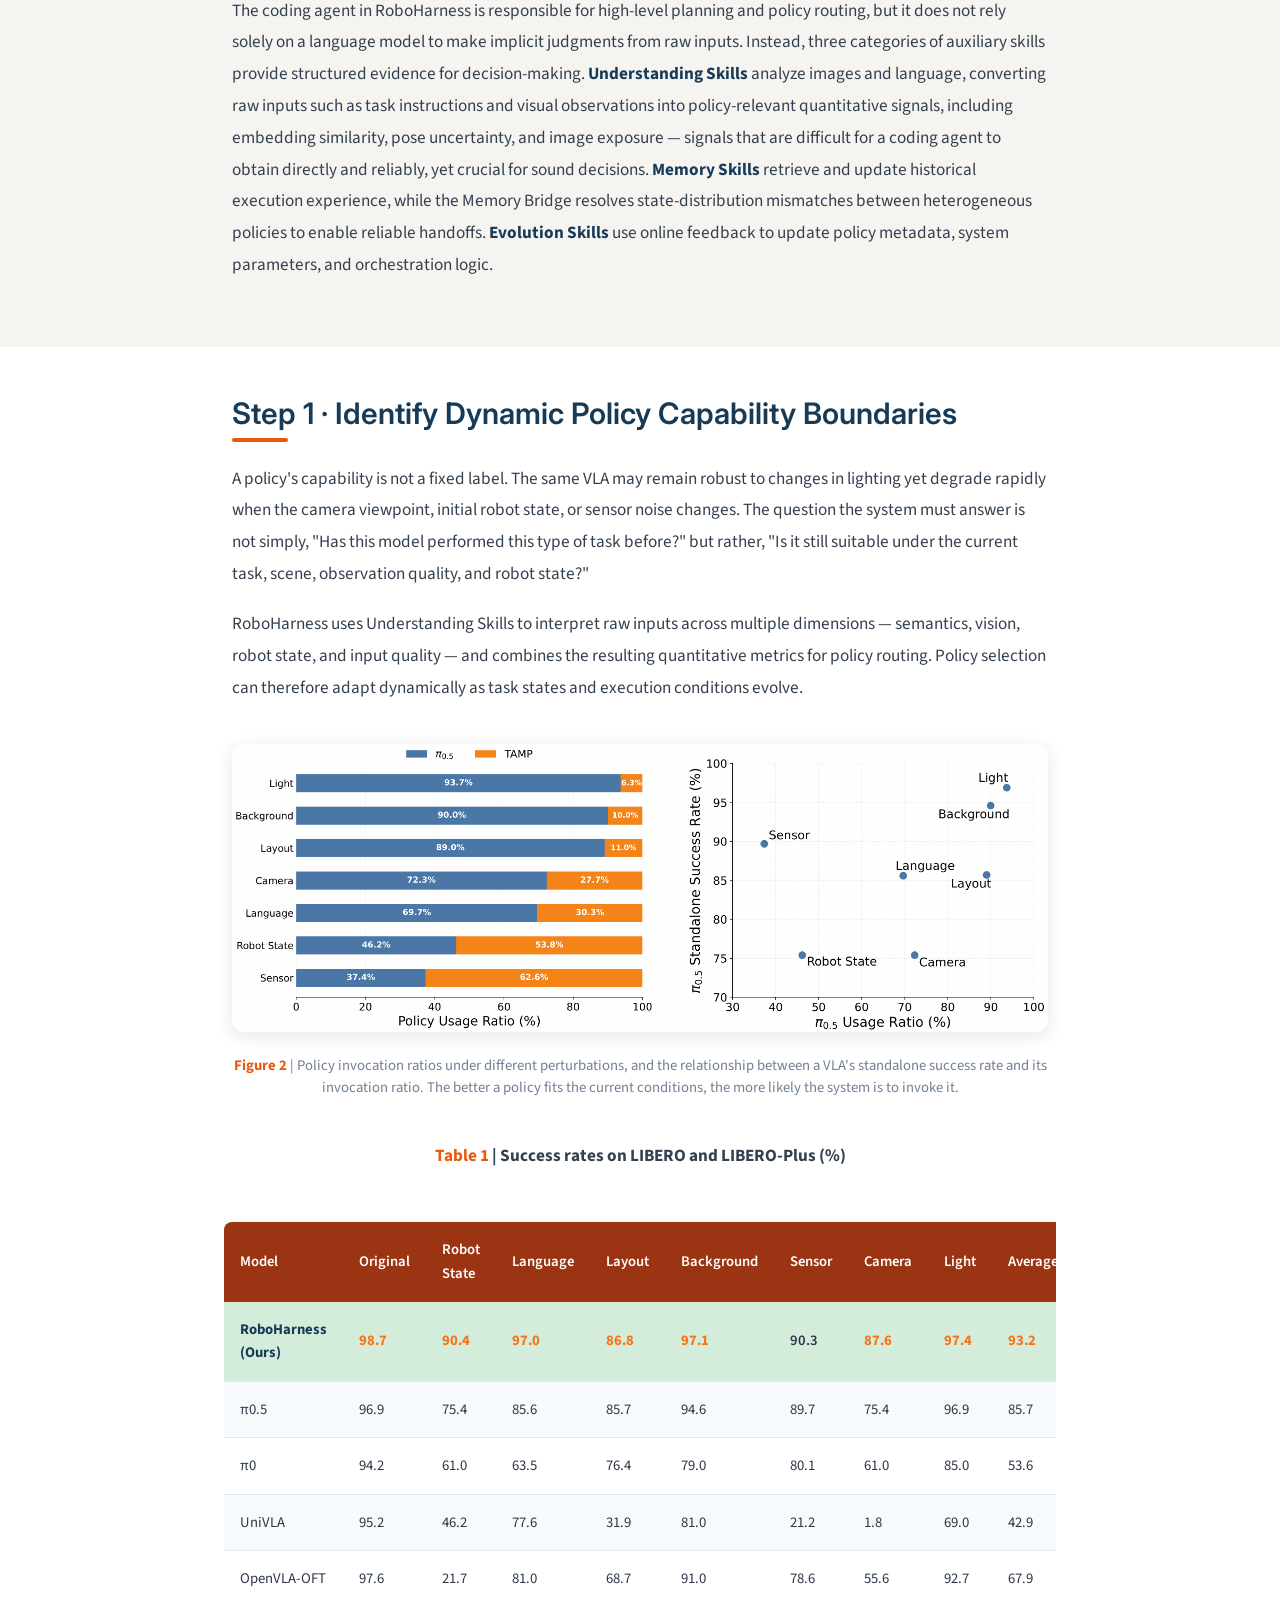
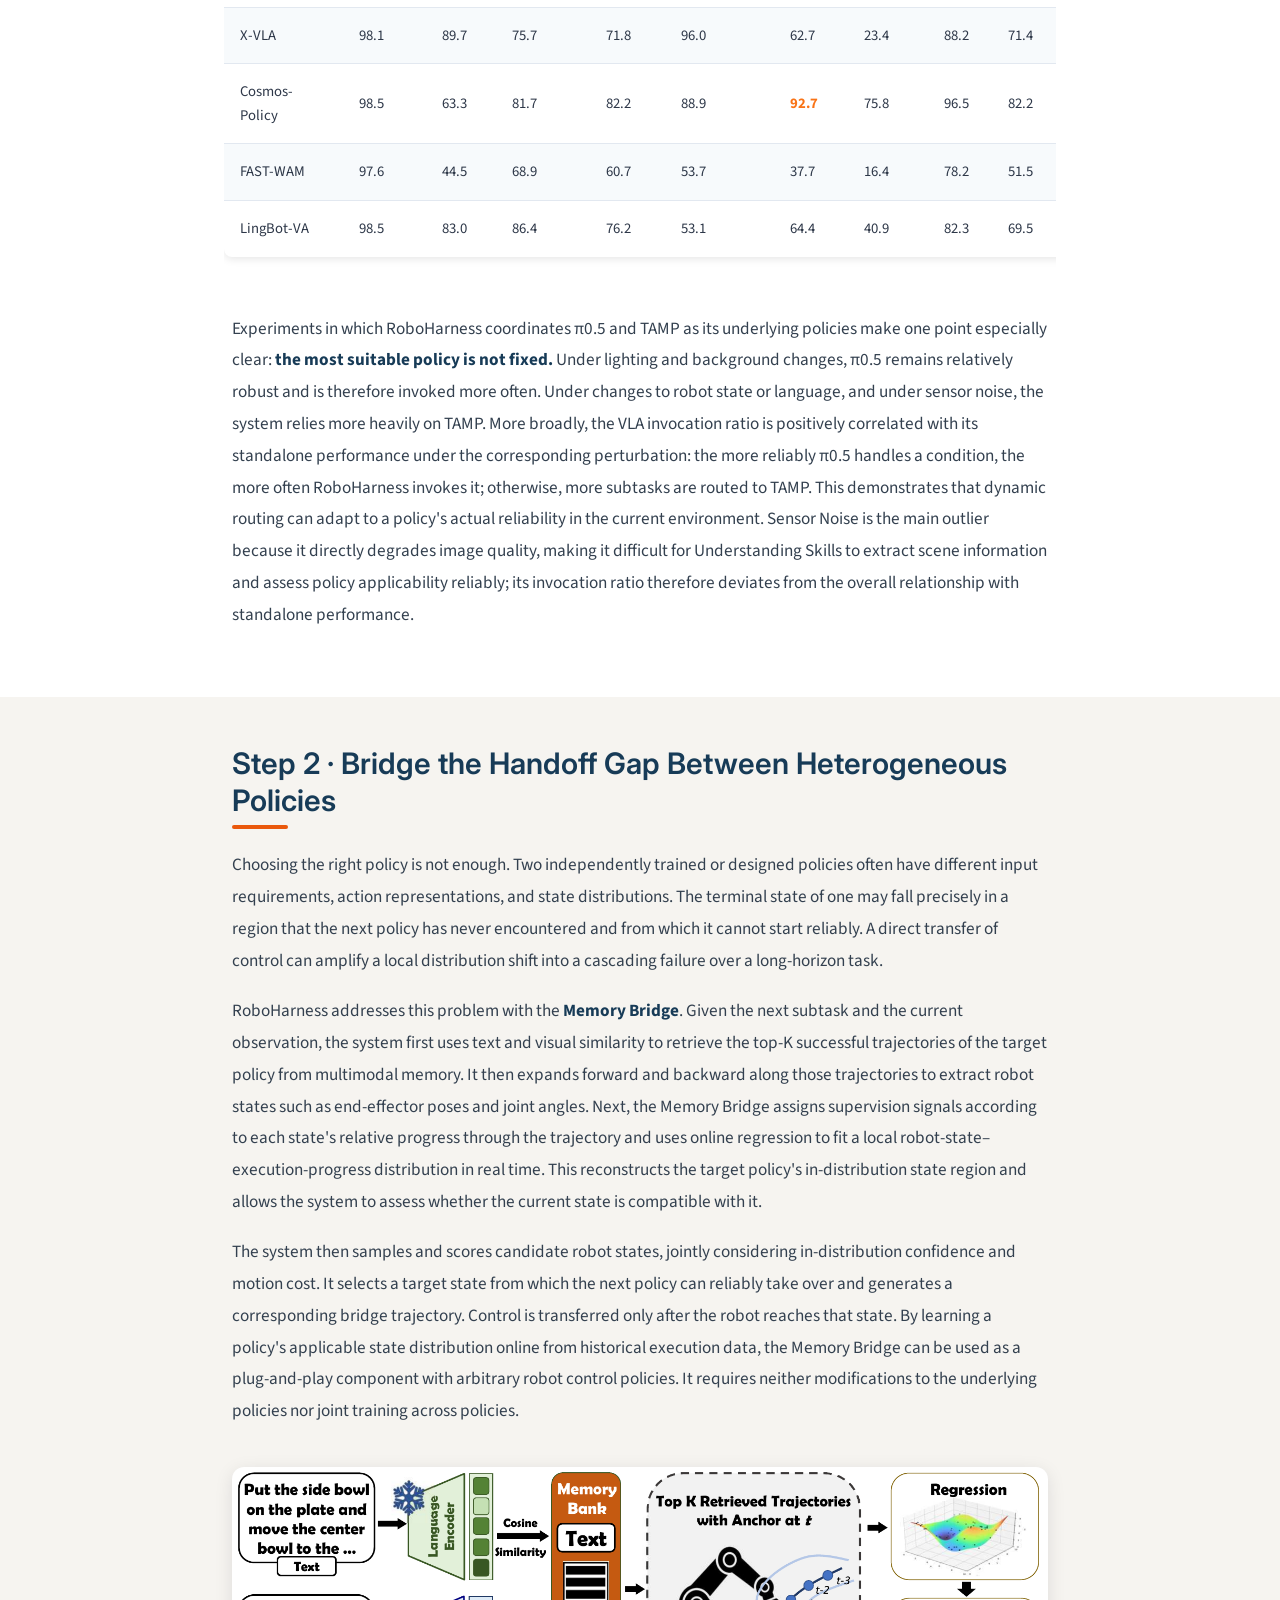
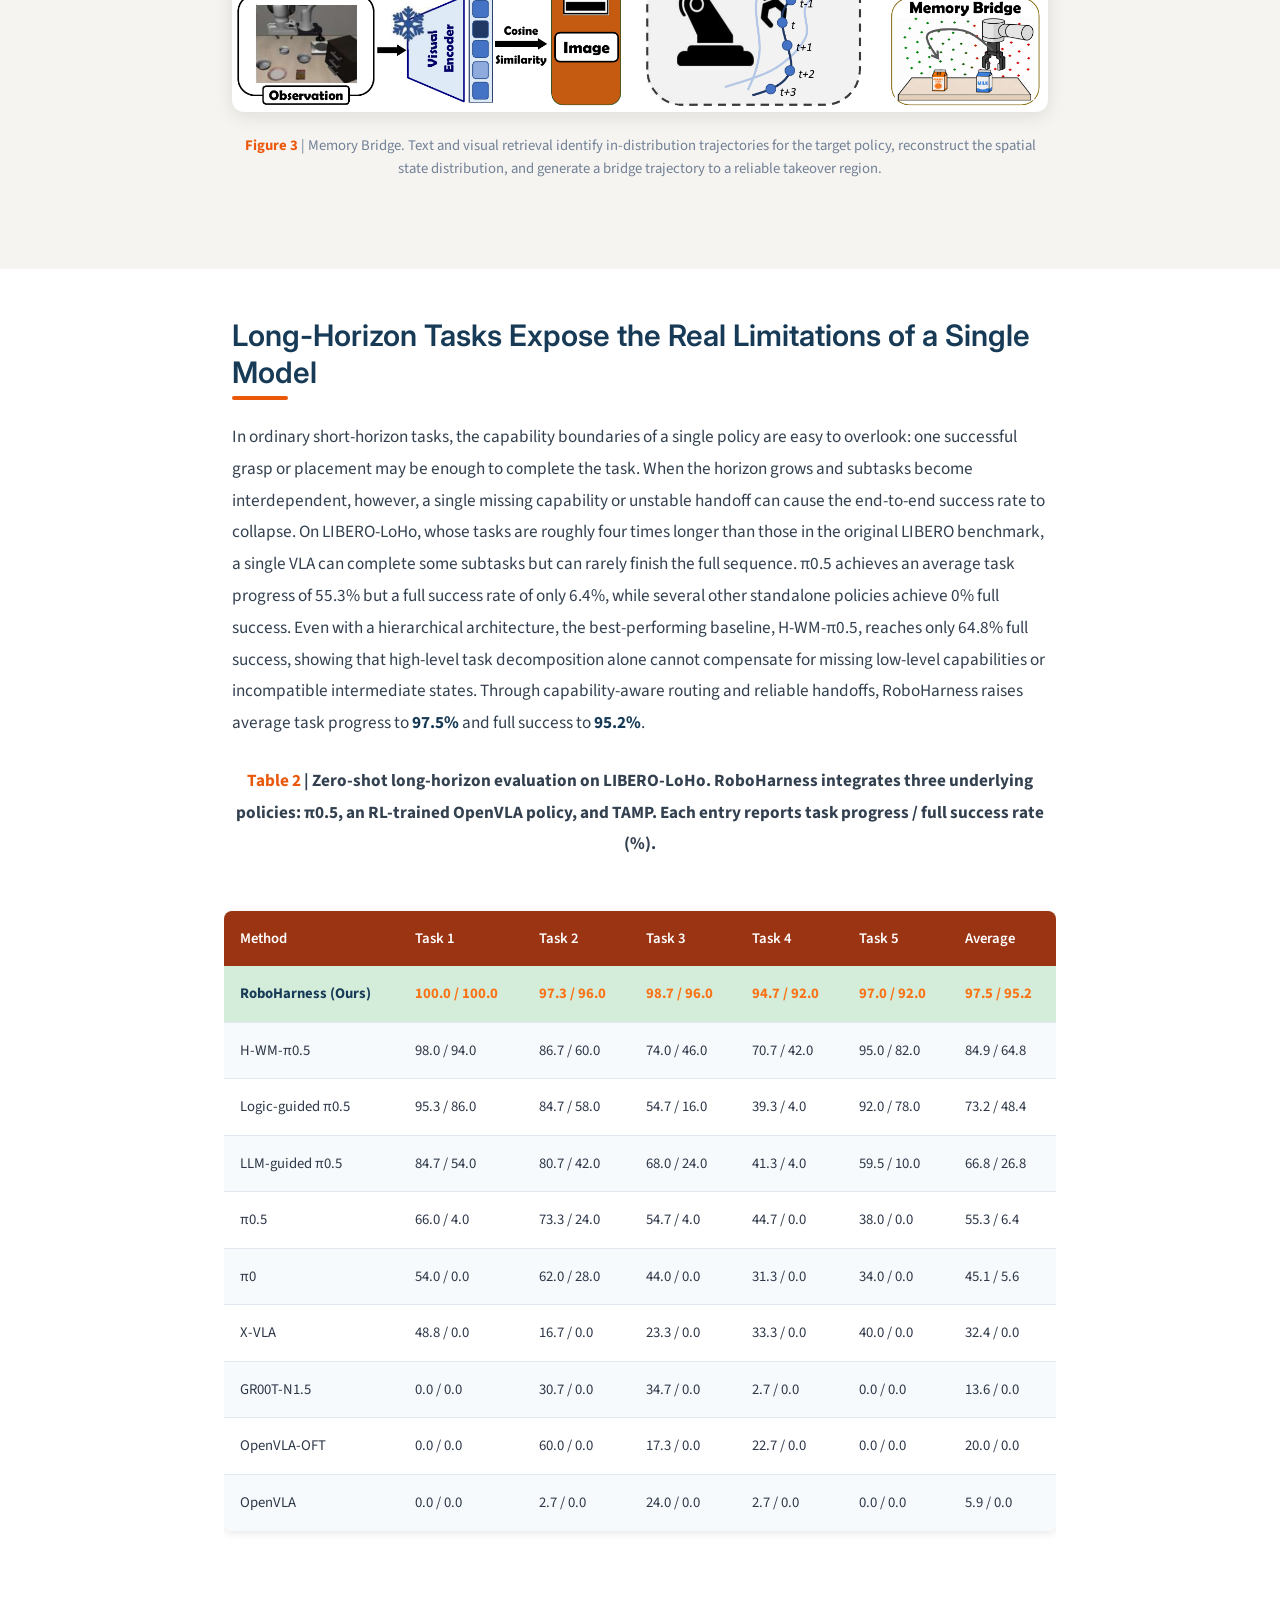
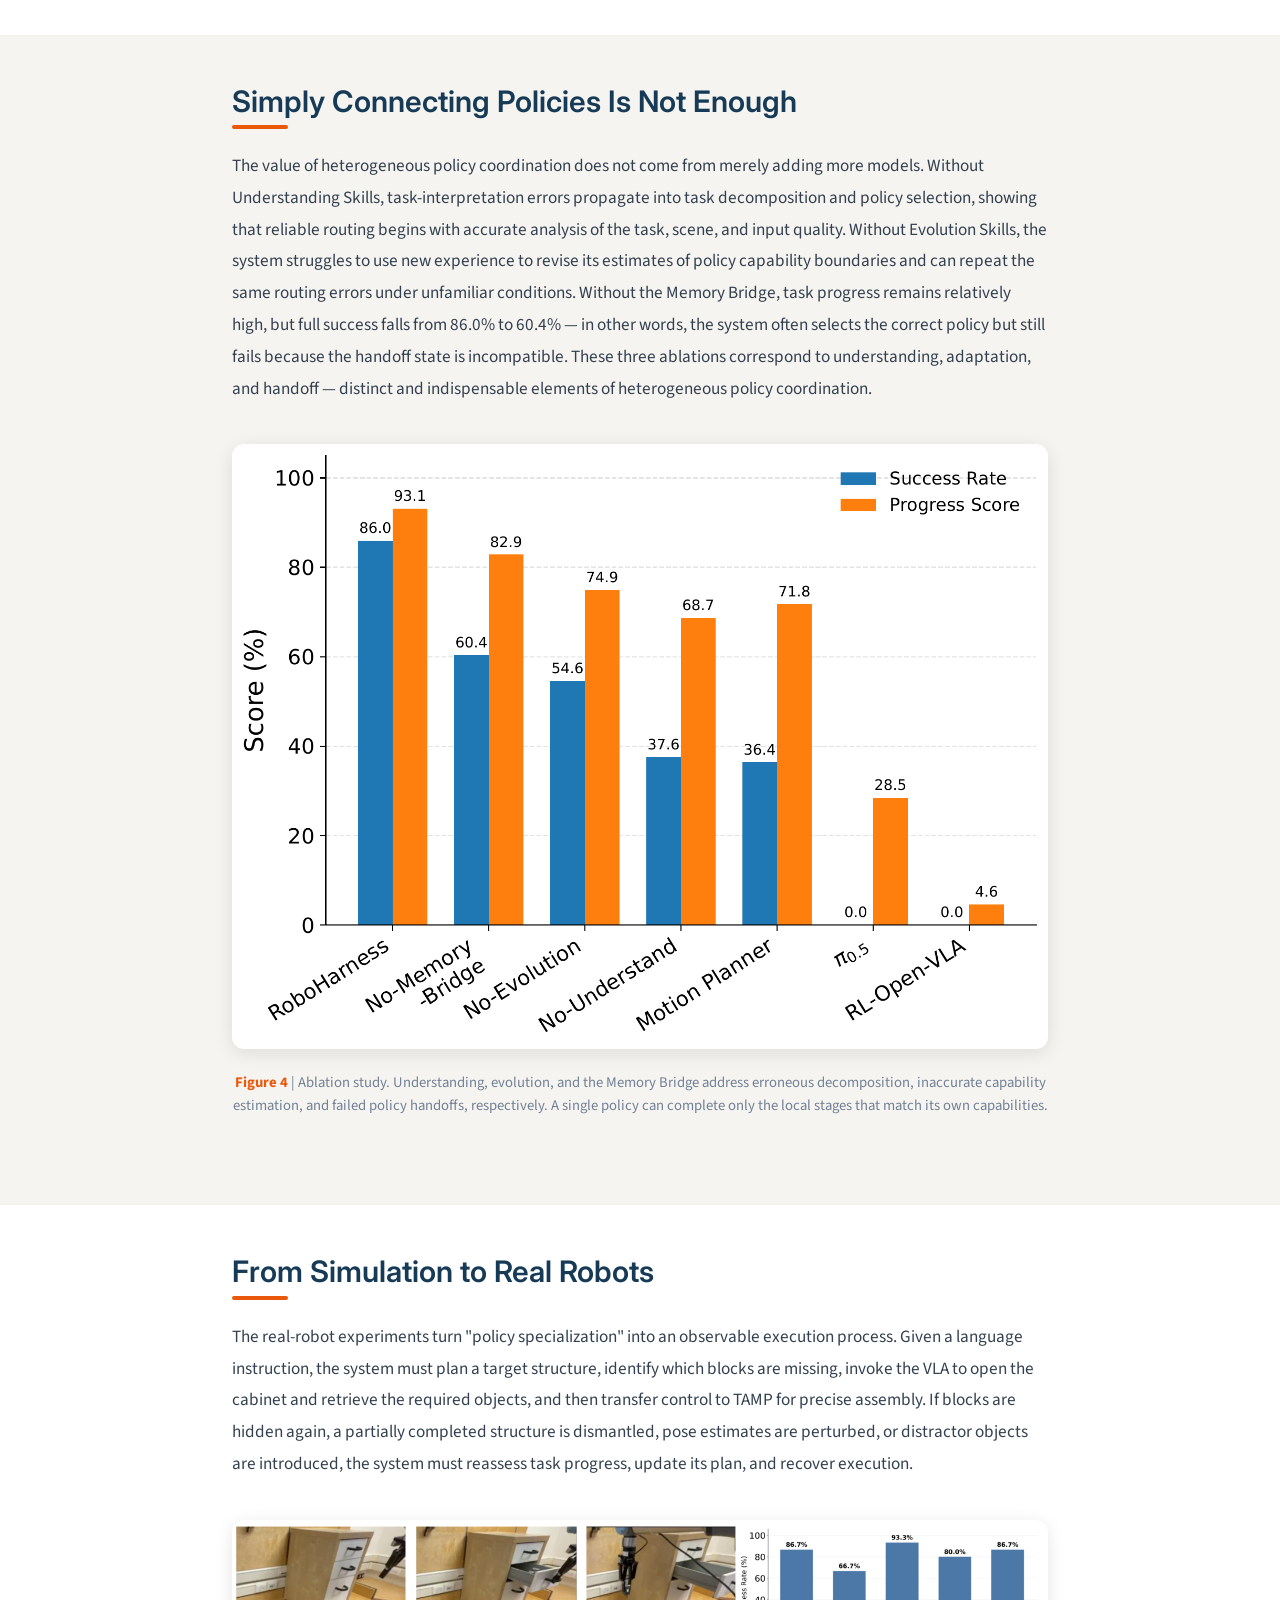
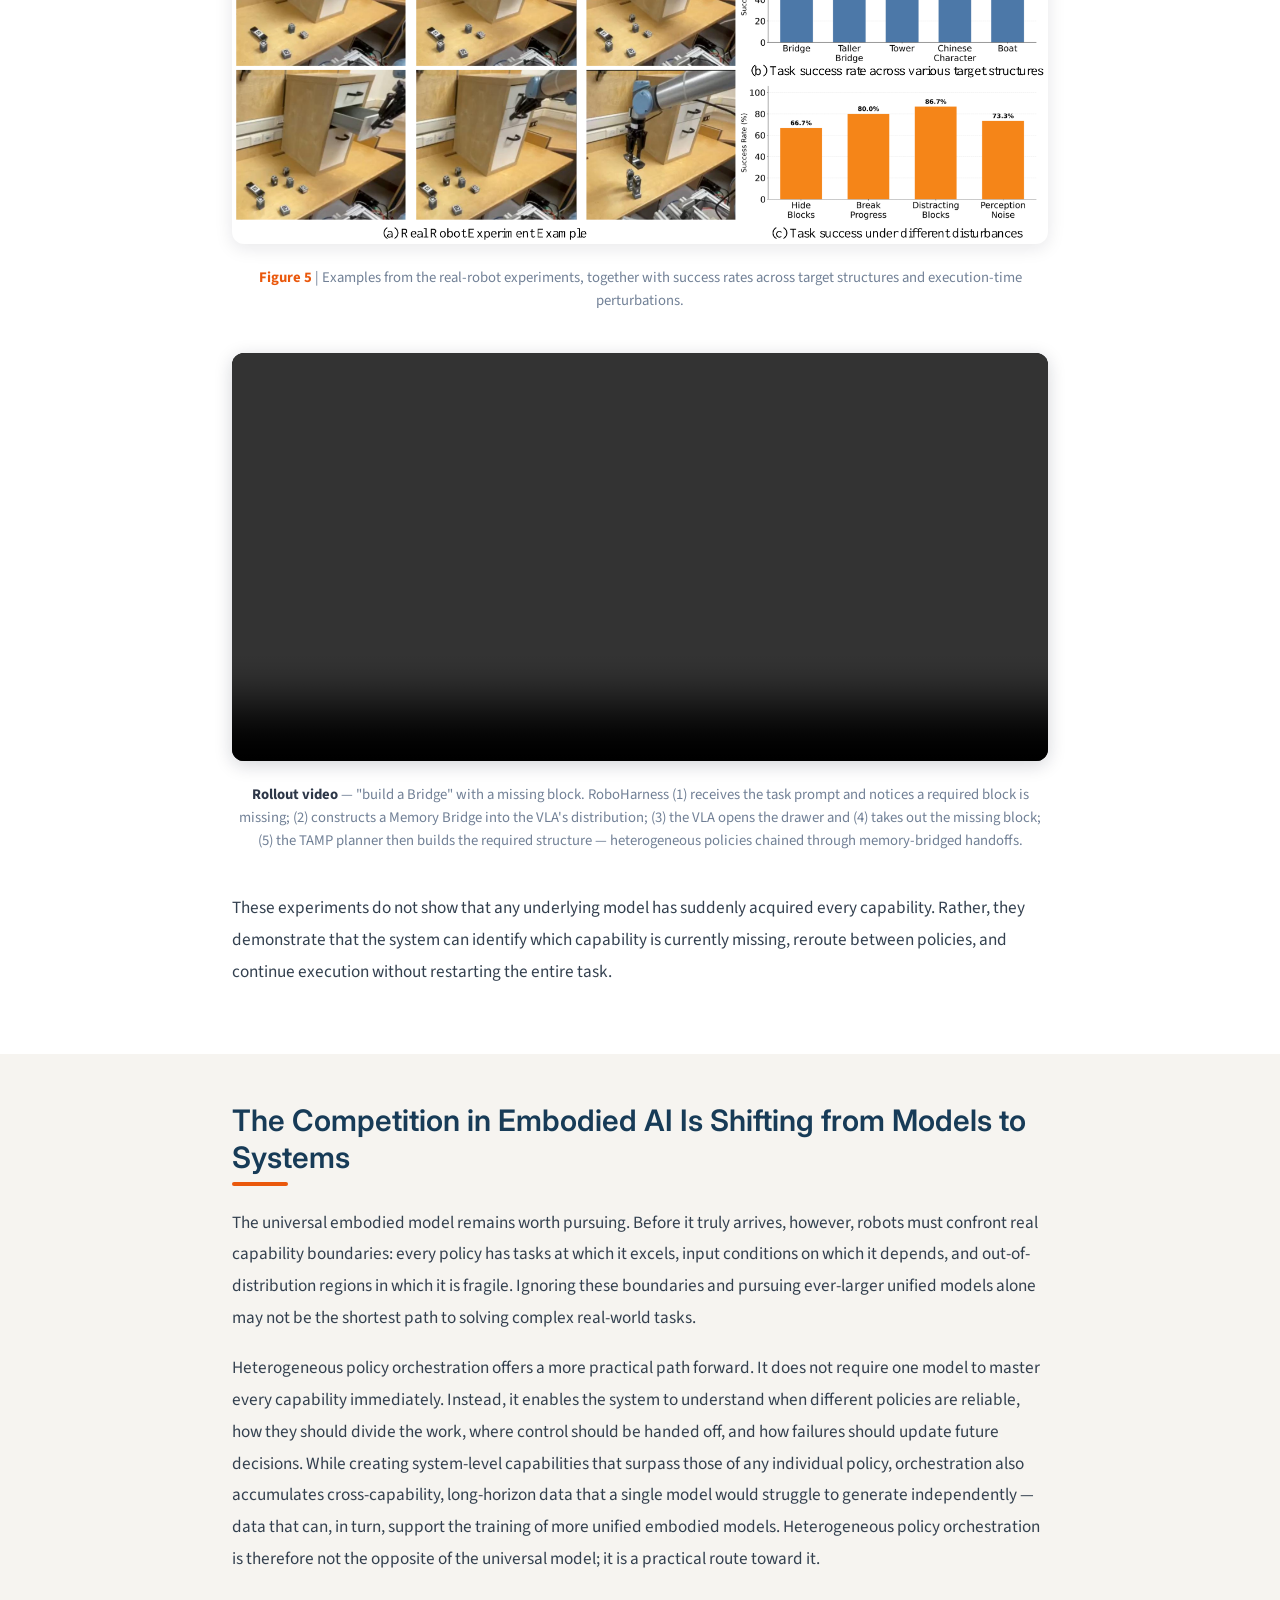
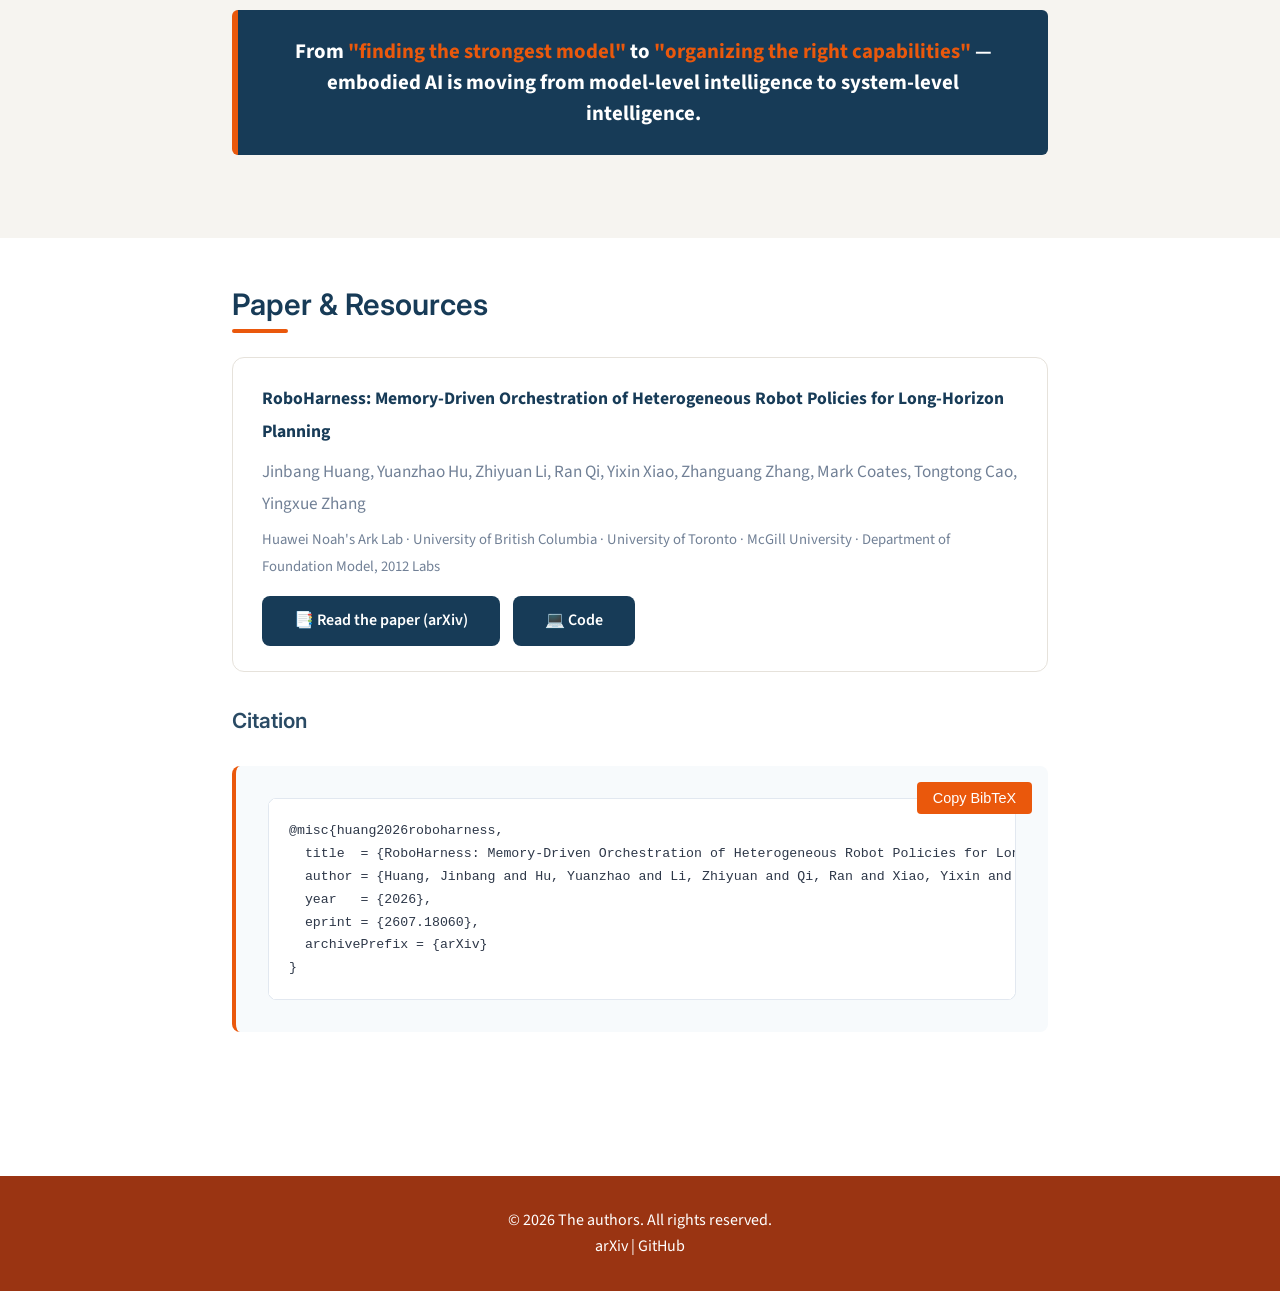
==== commit e25e2770: "Update author list and affiliations to match the paper's \author block Correct per-author affiliatio" ====
--- a/docs/index.html
+++ b/docs/index.html
@@ -53,11 +53,15 @@
             </p>
 
             <div class="authors">
-                <span>Jinbang Huang¹</span>, <span>Yuanzhao Hu¹</span>, <span>Zhiyuan Li¹</span>,
-                <span>Ran Qi¹</span>, <span>Yixin Xiao¹</span>, <span>Zhanguang Zhang¹</span>,
-                <span>Mark Coates²</span>, <span>Tongtong Cao¹</span>, <span>Yingxue Zhang¹</span>
+                <span>Jinbang Huang<sup>1</sup></span>, <span>Yuanzhao Hu<sup>2,*</sup></span>,
+                <span>Zhiyuan Li<sup>3,*</sup></span>, <span>Ran Qi<sup>3,*</sup></span>,
+                <span>Yixin Xiao<sup>1</sup></span>, <span>Zhanguang Zhang<sup>1</sup></span>,
+                <span>Mark Coates<sup>4</sup></span>, <span>Tongtong Cao<sup>5</sup></span>,
+                <span>Yingxue Zhang<sup>1</sup></span>
                 <br>
-                <em>¹Huawei Noah's Ark Lab &nbsp;·&nbsp; ²McGill University</em>
+                <em><sup>1</sup>Huawei Noah's Ark Lab &nbsp;·&nbsp; <sup>2</sup>University of British Columbia &nbsp;·&nbsp; <sup>3</sup>University of Toronto &nbsp;·&nbsp; <sup>4</sup>McGill University &nbsp;·&nbsp; <sup>5</sup>Department of Foundation Model, 2012 Labs</em>
+                <br>
+                <em><sup>*</sup>Work done during the internship at Huawei Noah's Ark Lab</em>
             </div>
 
             <div class="hero-buttons">
@@ -399,7 +403,8 @@
             </h2>
             <div class="paper-info">
                 <p class="title">RoboHarness: Memory-Driven Orchestration of Heterogeneous Robot Policies for Long-Horizon Planning</p>
-                <p style="margin:0;color:var(--text-light);">Jinbang Huang, Yuanzhao Hu, Zhiyuan Li, Ran Qi, Yixin Xiao, Zhanguang Zhang, Mark Coates, Tongtong Cao, Yingxue Zhang · Huawei Noah's Ark Lab &amp; McGill University</p>
+                <p style="margin:0;color:var(--text-light);">Jinbang Huang, Yuanzhao Hu, Zhiyuan Li, Ran Qi, Yixin Xiao, Zhanguang Zhang, Mark Coates, Tongtong Cao, Yingxue Zhang</p>
+                <p style="margin:0.35rem 0 0;color:var(--text-light);font-size:0.92rem;">Huawei Noah's Ark Lab · University of British Columbia · University of Toronto · McGill University · Department of Foundation Model, 2012 Labs</p>
                 <div class="links">
                     <a href="https://arxiv.org/abs/2607.18060" class="btn btn-ink">📑 <span class="l-en">Read the paper (arXiv)</span><span class="l-zh cjk">阅读论文（arXiv）</span></a>
                     <a href="https://github.com/markli1hoshipu/RoboHarness" class="btn btn-ink">💻 <span class="l-en">Code</span><span class="l-zh cjk">代码</span></a>
@@ -410,7 +415,7 @@
             <div class="citation-box">
                 <button class="copy-button" onclick="copyBibtex()">Copy BibTeX</button>
                 <pre><code id="bibtex">@misc{huang2026roboharness,
-  title  = {RoboHarness: Memory-Driven Orchestration of Heterogeneous Policies for Long-Horizon Robot Planning},
+  title  = {RoboHarness: Memory-Driven Orchestration of Heterogeneous Robot Policies for Long-Horizon Planning},
   author = {Huang, Jinbang and Hu, Yuanzhao and Li, Zhiyuan and Qi, Ran and Xiao, Yixin and Zhang, Zhanguang and Coates, Mark and Cao, Tongtong and Zhang, Yingxue},
   year   = {2026},
   eprint = {2607.18060},
--- a/docs/assets/css/style.css
+++ b/docs/assets/css/style.css
@@ -817,8 +817,8 @@
    Editorial article redesign (bilingual EN / 中文)
    ===================================================================== */
 :root {
-  --ink: #17324f;          /* deep navy for headings + banners */
-  --ink-2: #24547e;        /* secondary navy */
+  --ink: #173b57;          /* deep navy — measured from the PDF title/callout */
+  --ink-2: #294a64;        /* secondary navy — measured from the PDF subtitle */
   --paper: #ffffff;
   --paper-2: #f6f4f0;      /* warm off-white for section bands */
   --rule: #e6e2db;
@@ -876,29 +876,42 @@
   .topbar .navlinks { display: none; }
 }
 
-/* ---- Hero (editorial) ---- */
-.hero-article {
-  background: linear-gradient(135deg, #fb923c 0%, #c2410c 100%);
-  color: #fff; padding: 3.4rem 0 3.2rem; text-align: center;
+/* ---- Hero (editorial, matches the PDF: white page, navy title) ---- */
+/* Use `section.hero-article` (specificity 0,1,1) so it beats the base
+   `section:nth-child(even)` band rule and pure white actually applies. */
+section.hero-article {
+  background: #ffffff; color: var(--ink);
+  padding: 3.6rem 0 2.8rem; text-align: center;
+  border-bottom: 1px solid var(--rule);
 }
 .hero-article .kicker {
   text-transform: uppercase; letter-spacing: 0.16em; font-size: 0.78rem;
-  font-weight: 700; opacity: 0.9; margin-bottom: 1rem;
+  font-weight: 700; color: var(--accent-color); margin-bottom: 1rem;
 }
 .hero-article h1 {
-  color: #fff; font-size: 2.7rem; line-height: 1.18; margin: 0 auto 0.6rem;
+  color: var(--ink); font-size: 2.7rem; line-height: 1.18; margin: 0 auto 0.6rem;
   max-width: 900px;
 }
 .hero-article .sub {
-  font-size: 1.35rem; font-weight: 600; opacity: 0.96; margin: 0 auto 1.3rem;
+  font-size: 1.35rem; font-weight: 600; color: #3a6299; margin: 0 auto 1.3rem;
   max-width: 820px;
 }
 .hero-article .lede {
-  font-size: 1.06rem; line-height: 1.75; opacity: 0.95;
+  font-size: 1.06rem; line-height: 1.75; color: #55606b;
   max-width: 720px; margin: 0 auto 1.6rem;
 }
-.hero-article .authors { font-size: 1rem; margin: 1.2rem auto 0.3rem; max-width: 820px; opacity: 0.97; }
-.hero-article .authors em { opacity: 0.85; font-size: 0.9rem; }
+.hero-article .authors { font-size: 1rem; margin: 1.2rem auto 0.3rem; max-width: 820px; color: #55606b; }
+.hero-article .authors em { color: #8793a0; font-size: 0.9rem; }
+
+/* Hero buttons: solid navy on the white hero (the old white-outline style
+   was for the orange gradient and is invisible on white). */
+.hero-article .hero-buttons .btn {
+  background: var(--ink); color: #fff; border: none;
+}
+.hero-article .hero-buttons .btn:hover {
+  background: var(--ink-2); color: #fff;
+  transform: translateY(-2px); box-shadow: 0 4px 12px rgba(15,23,42,0.2);
+}
 
 /* ---- Article body ---- */
 .article .container { max-width: 880px; }
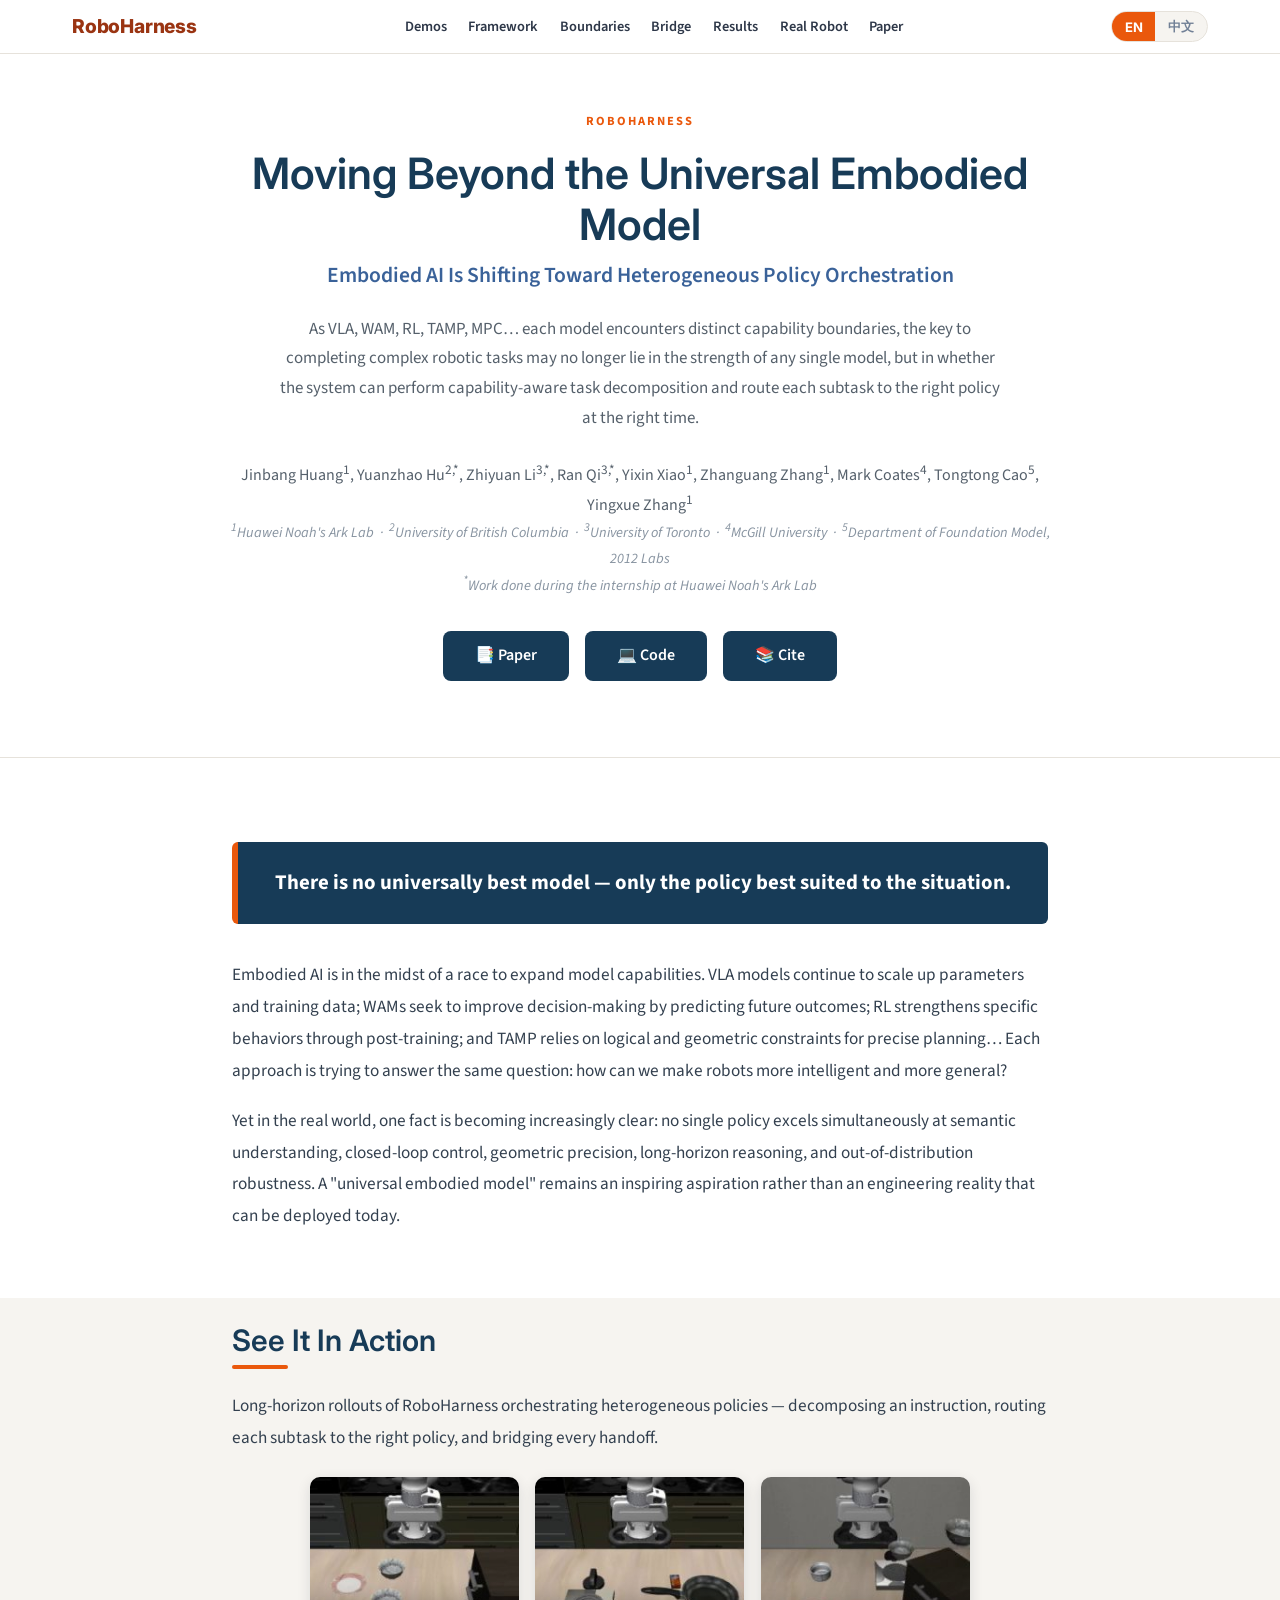
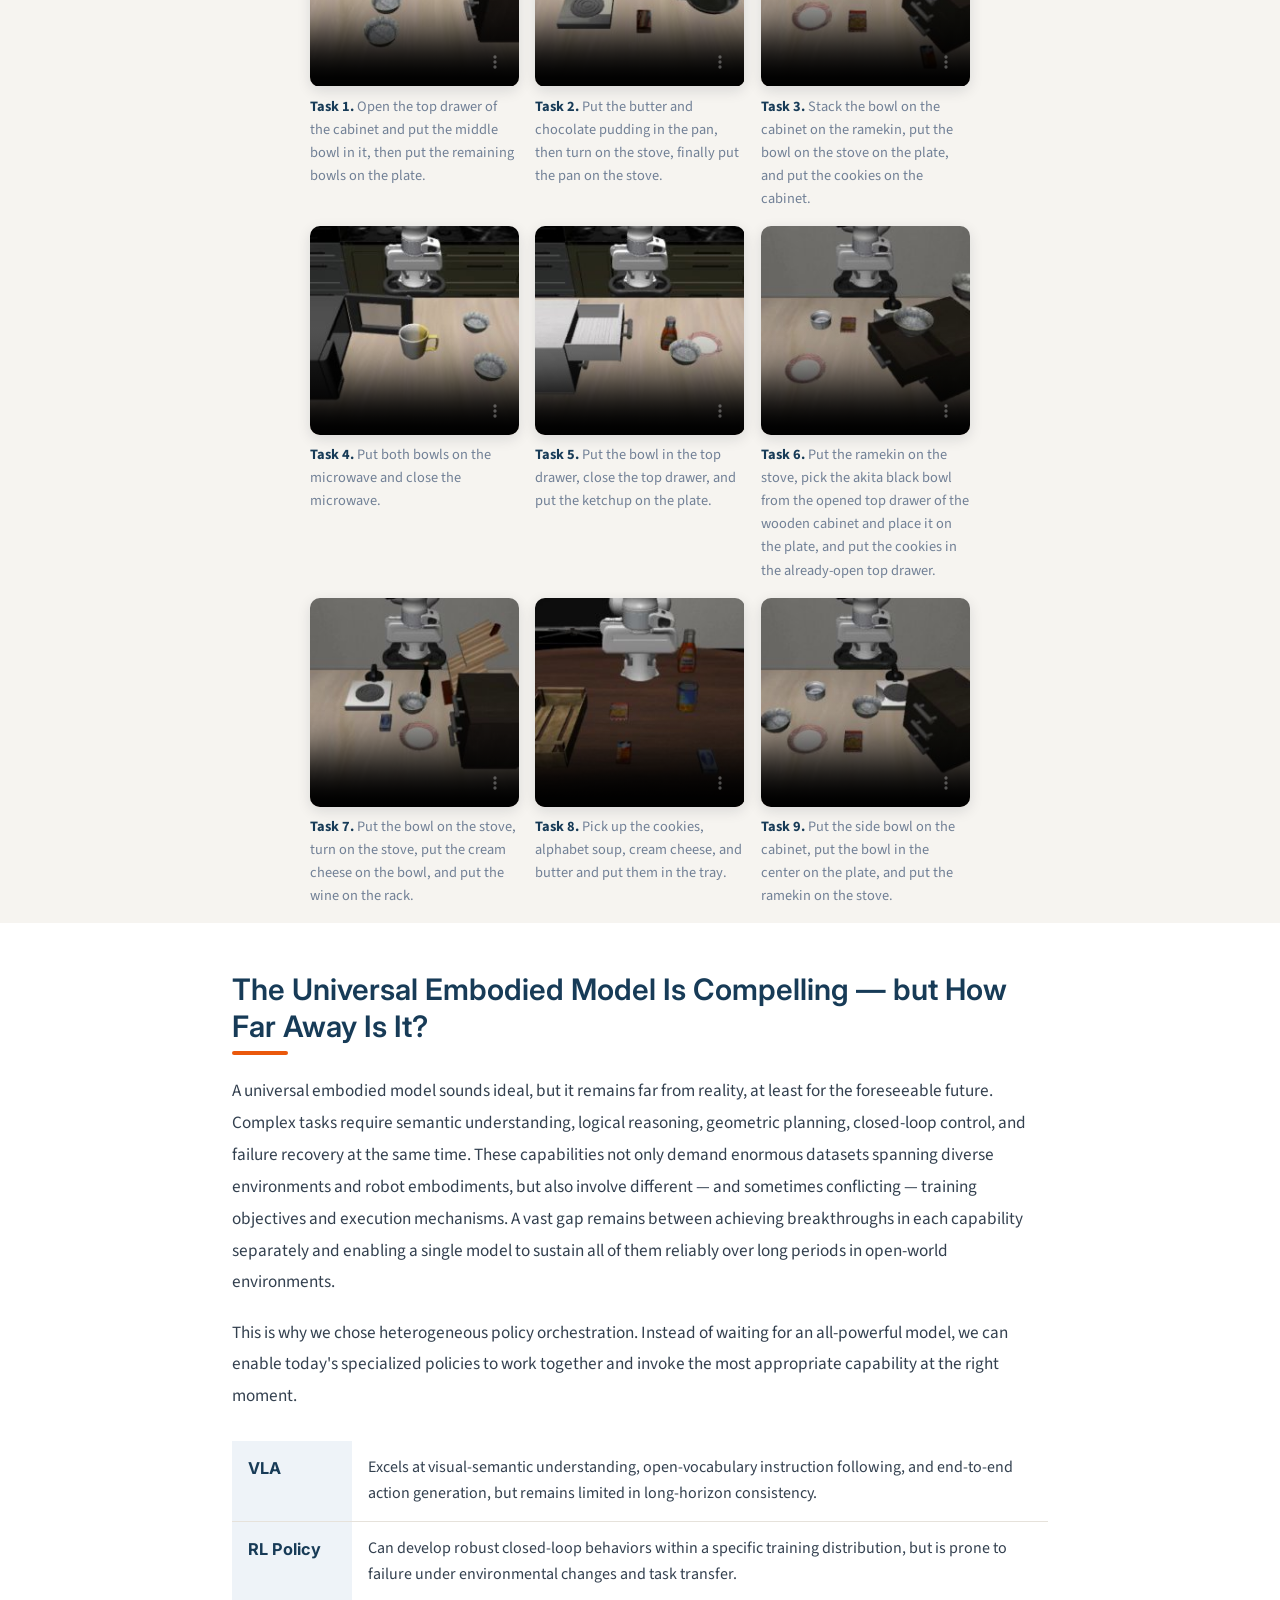
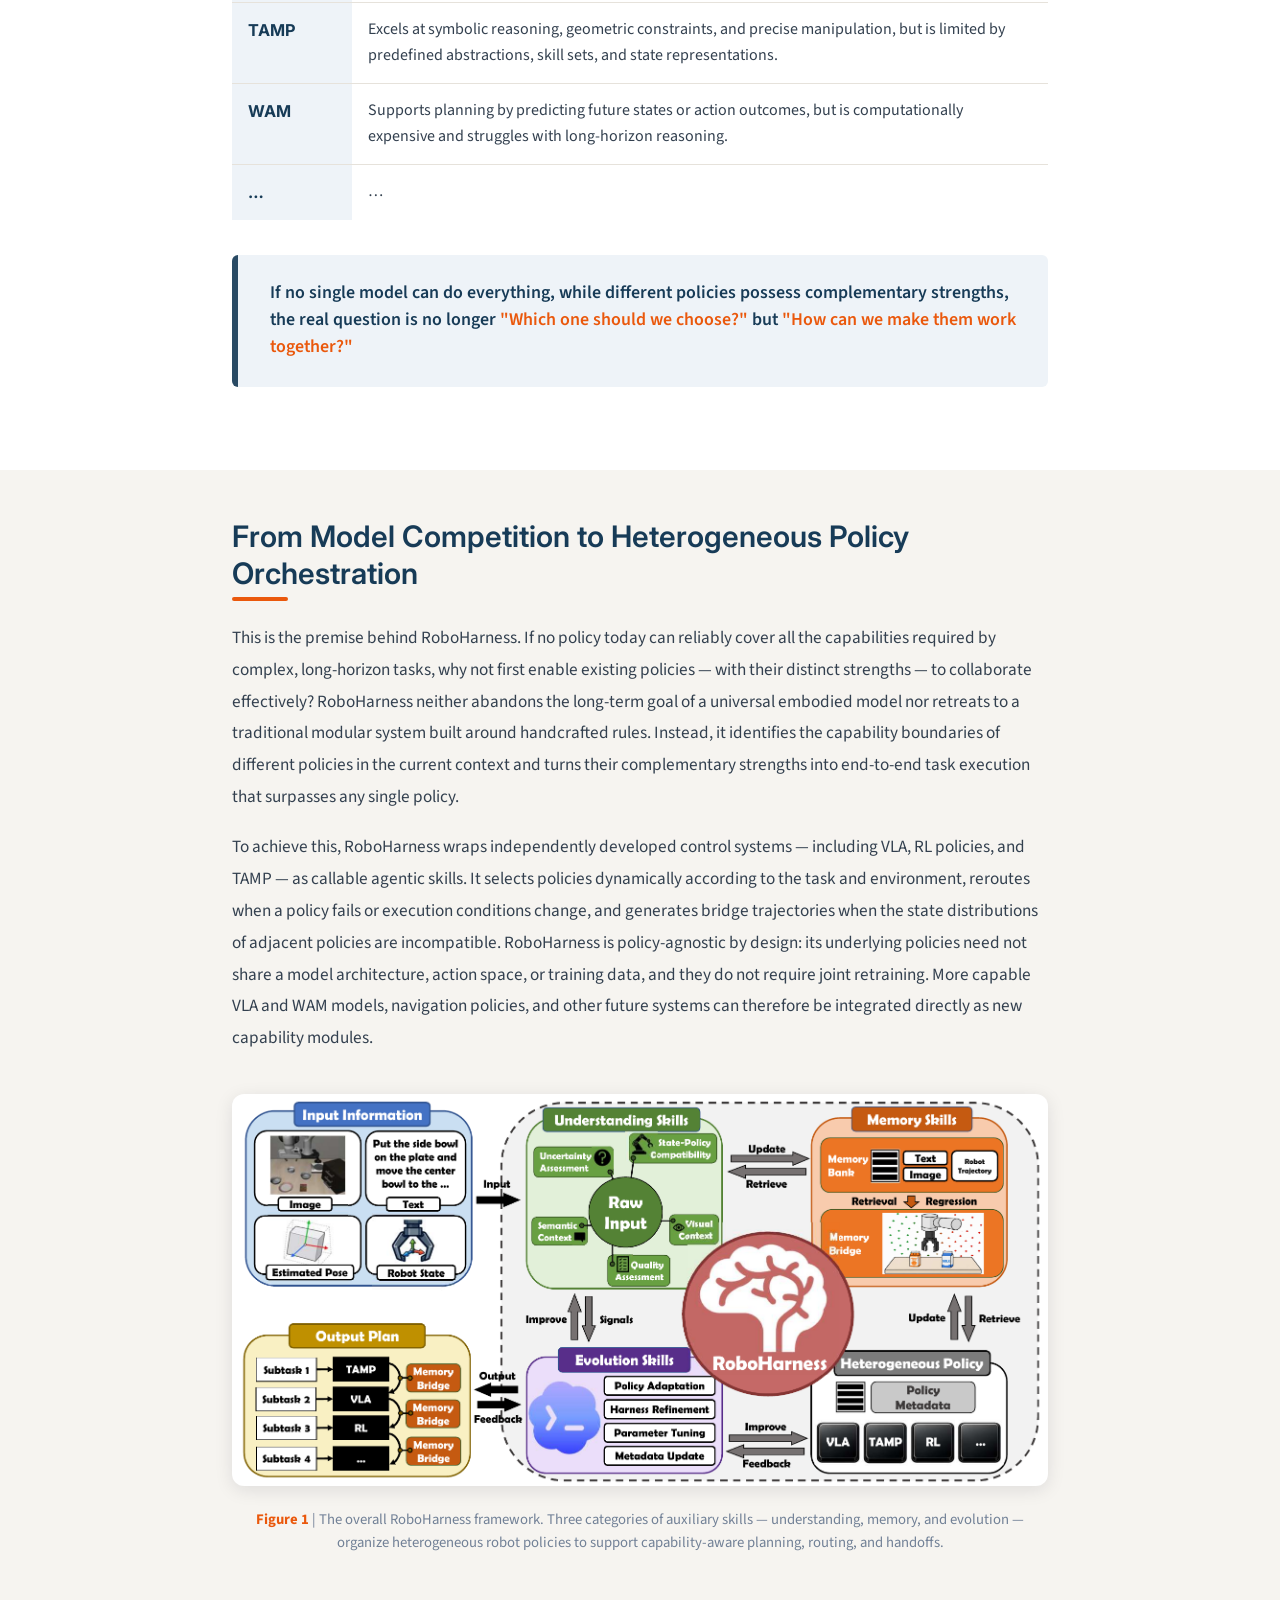
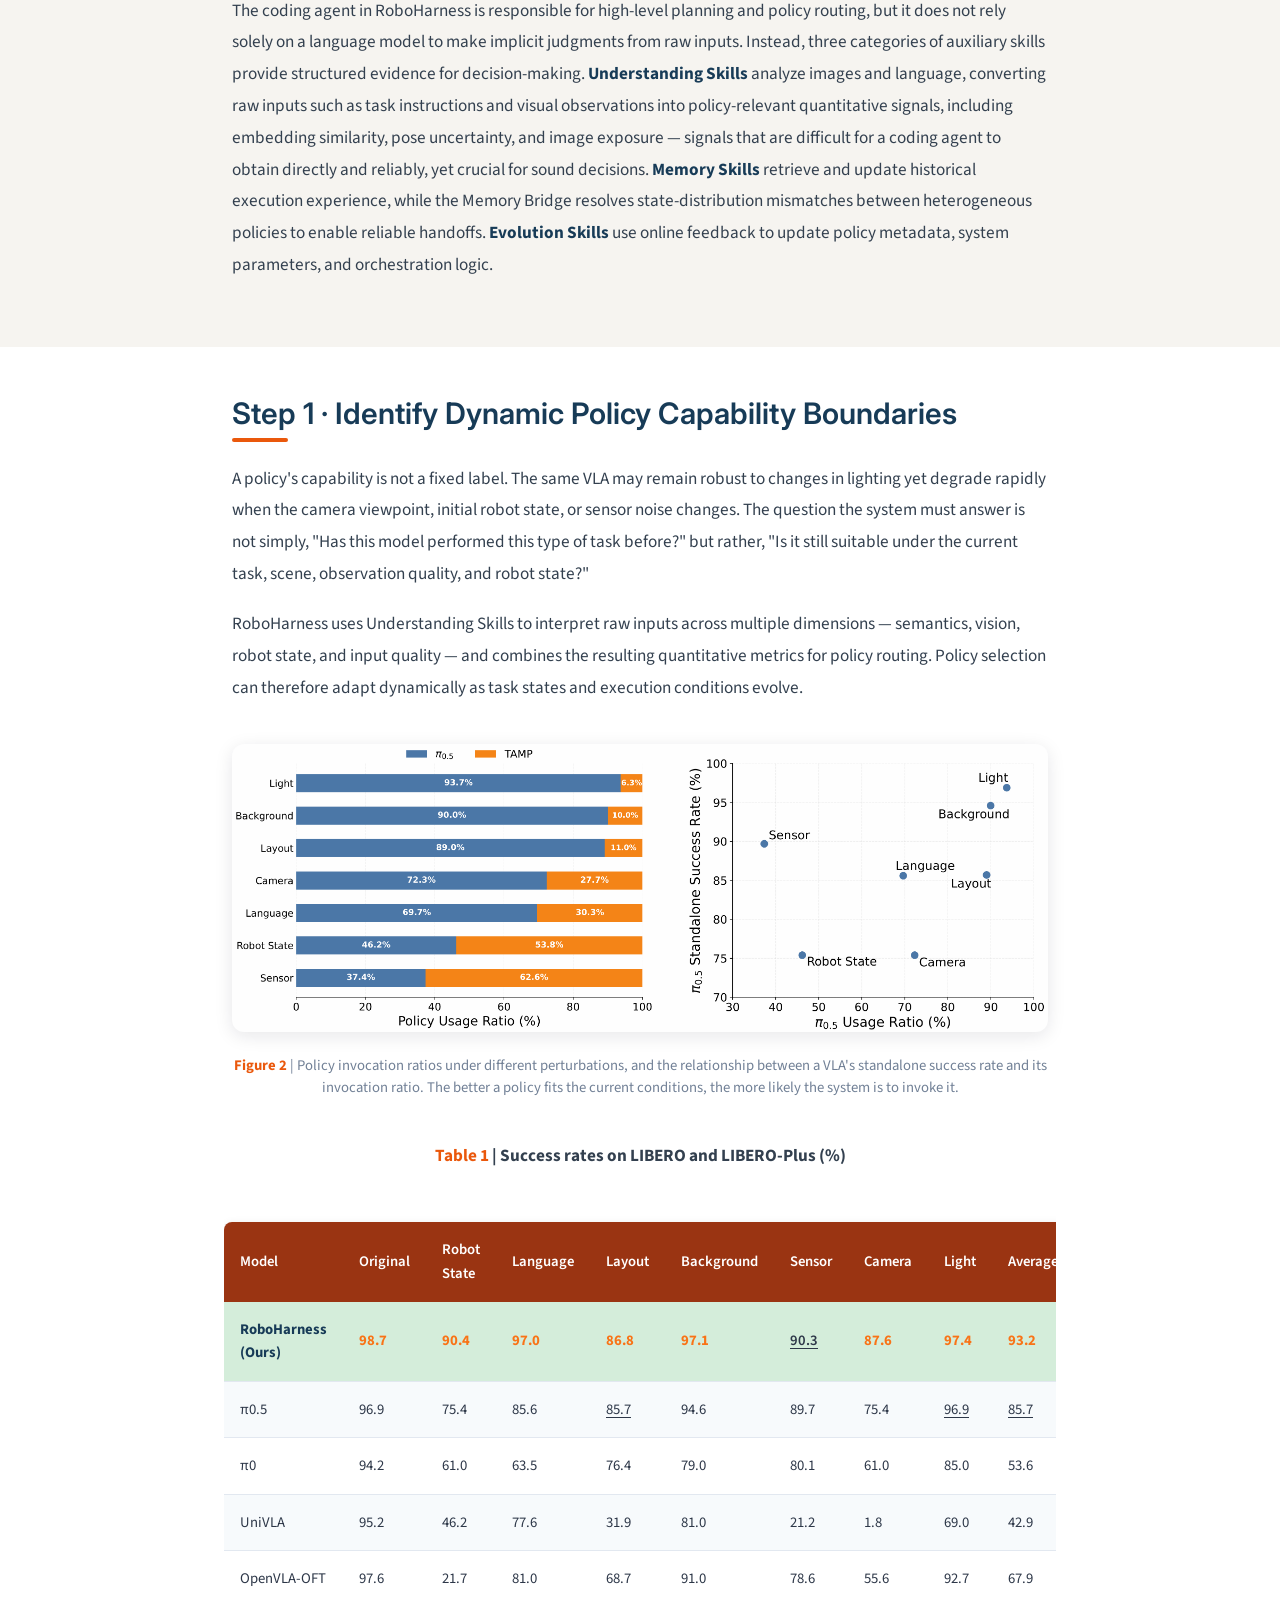
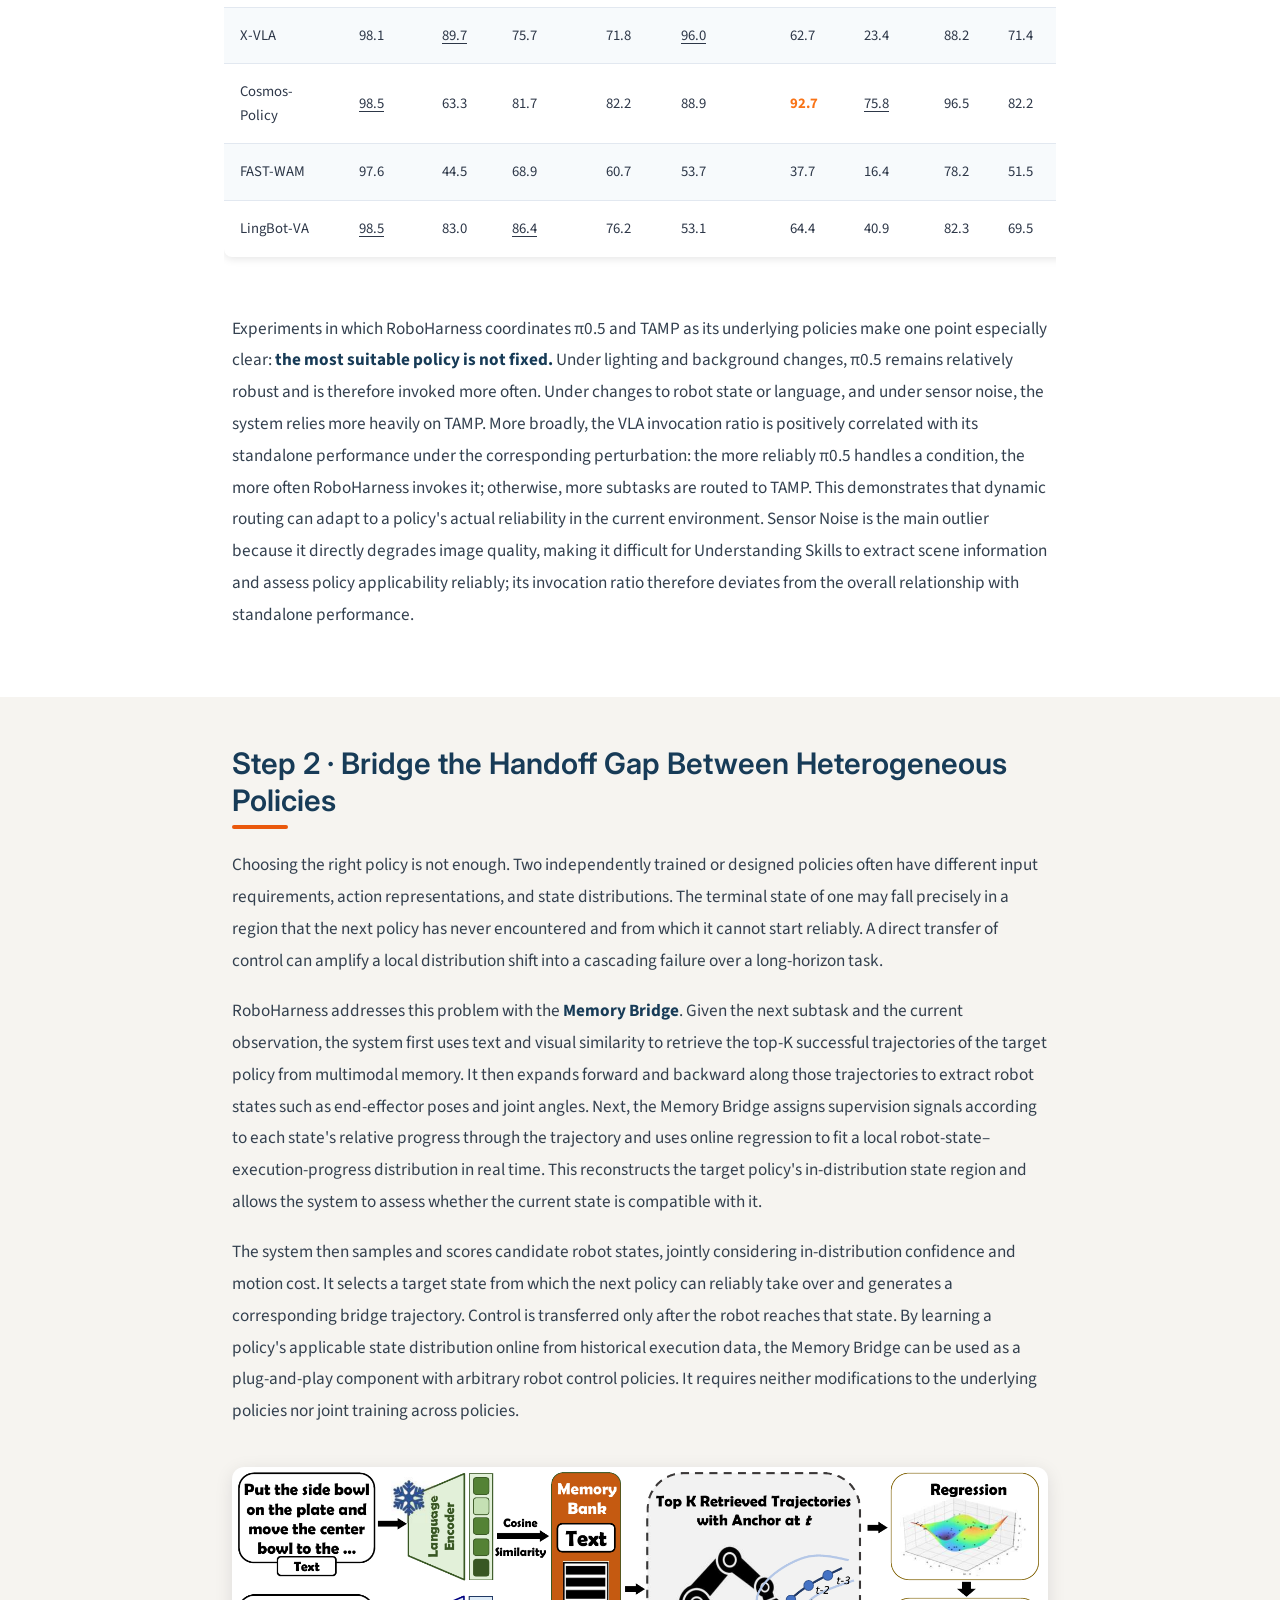
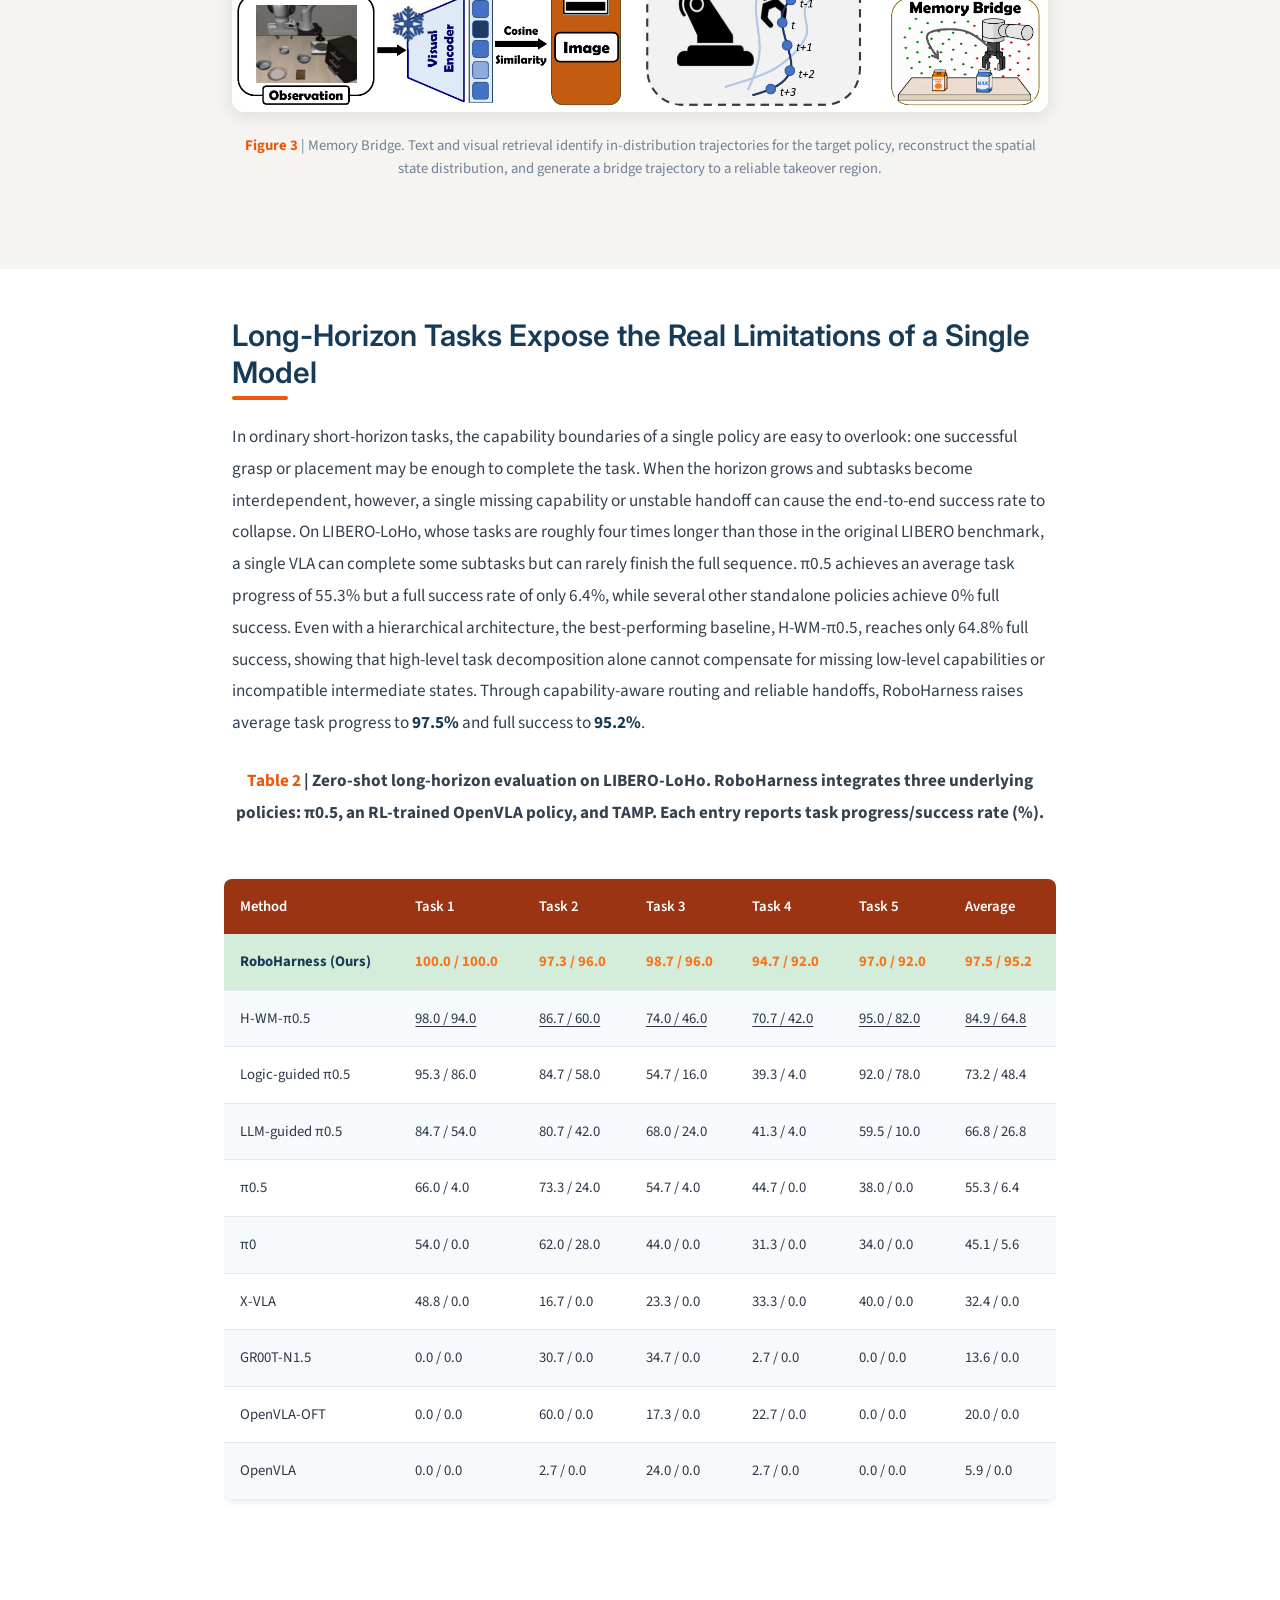
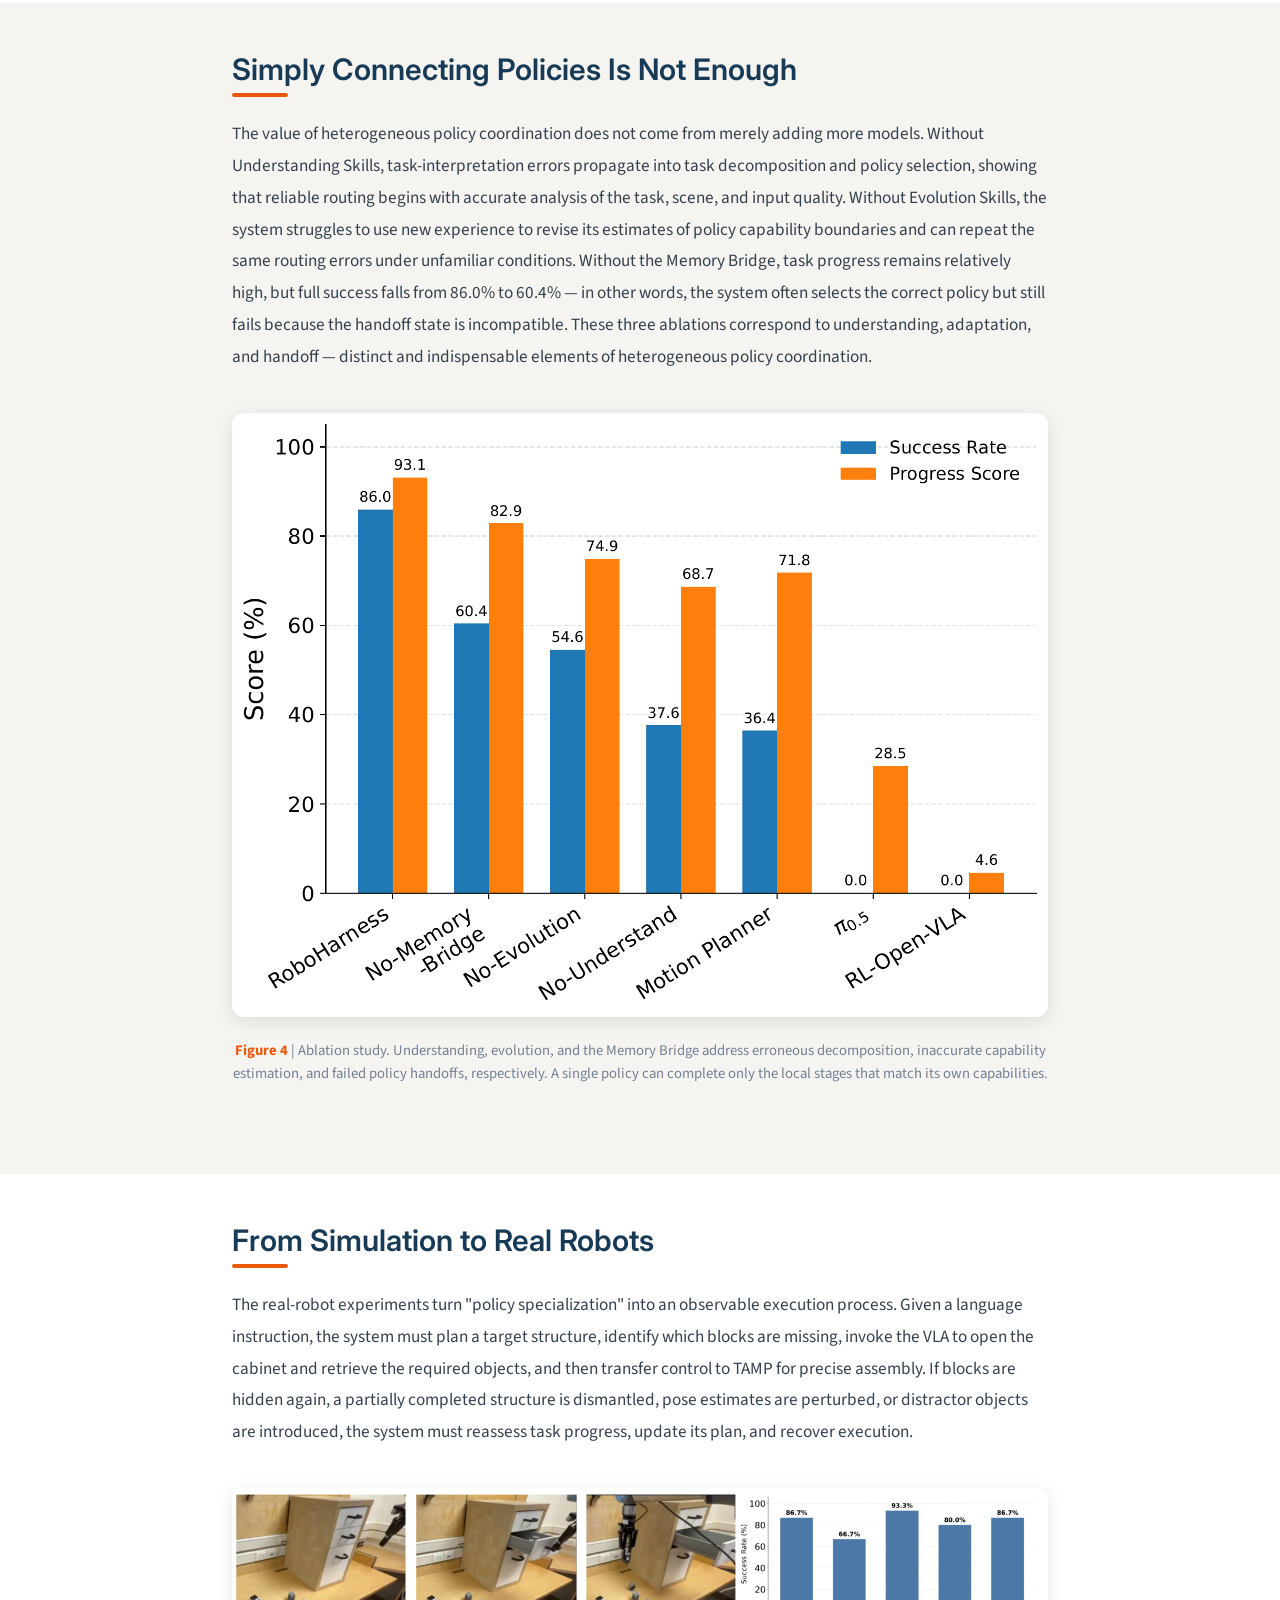
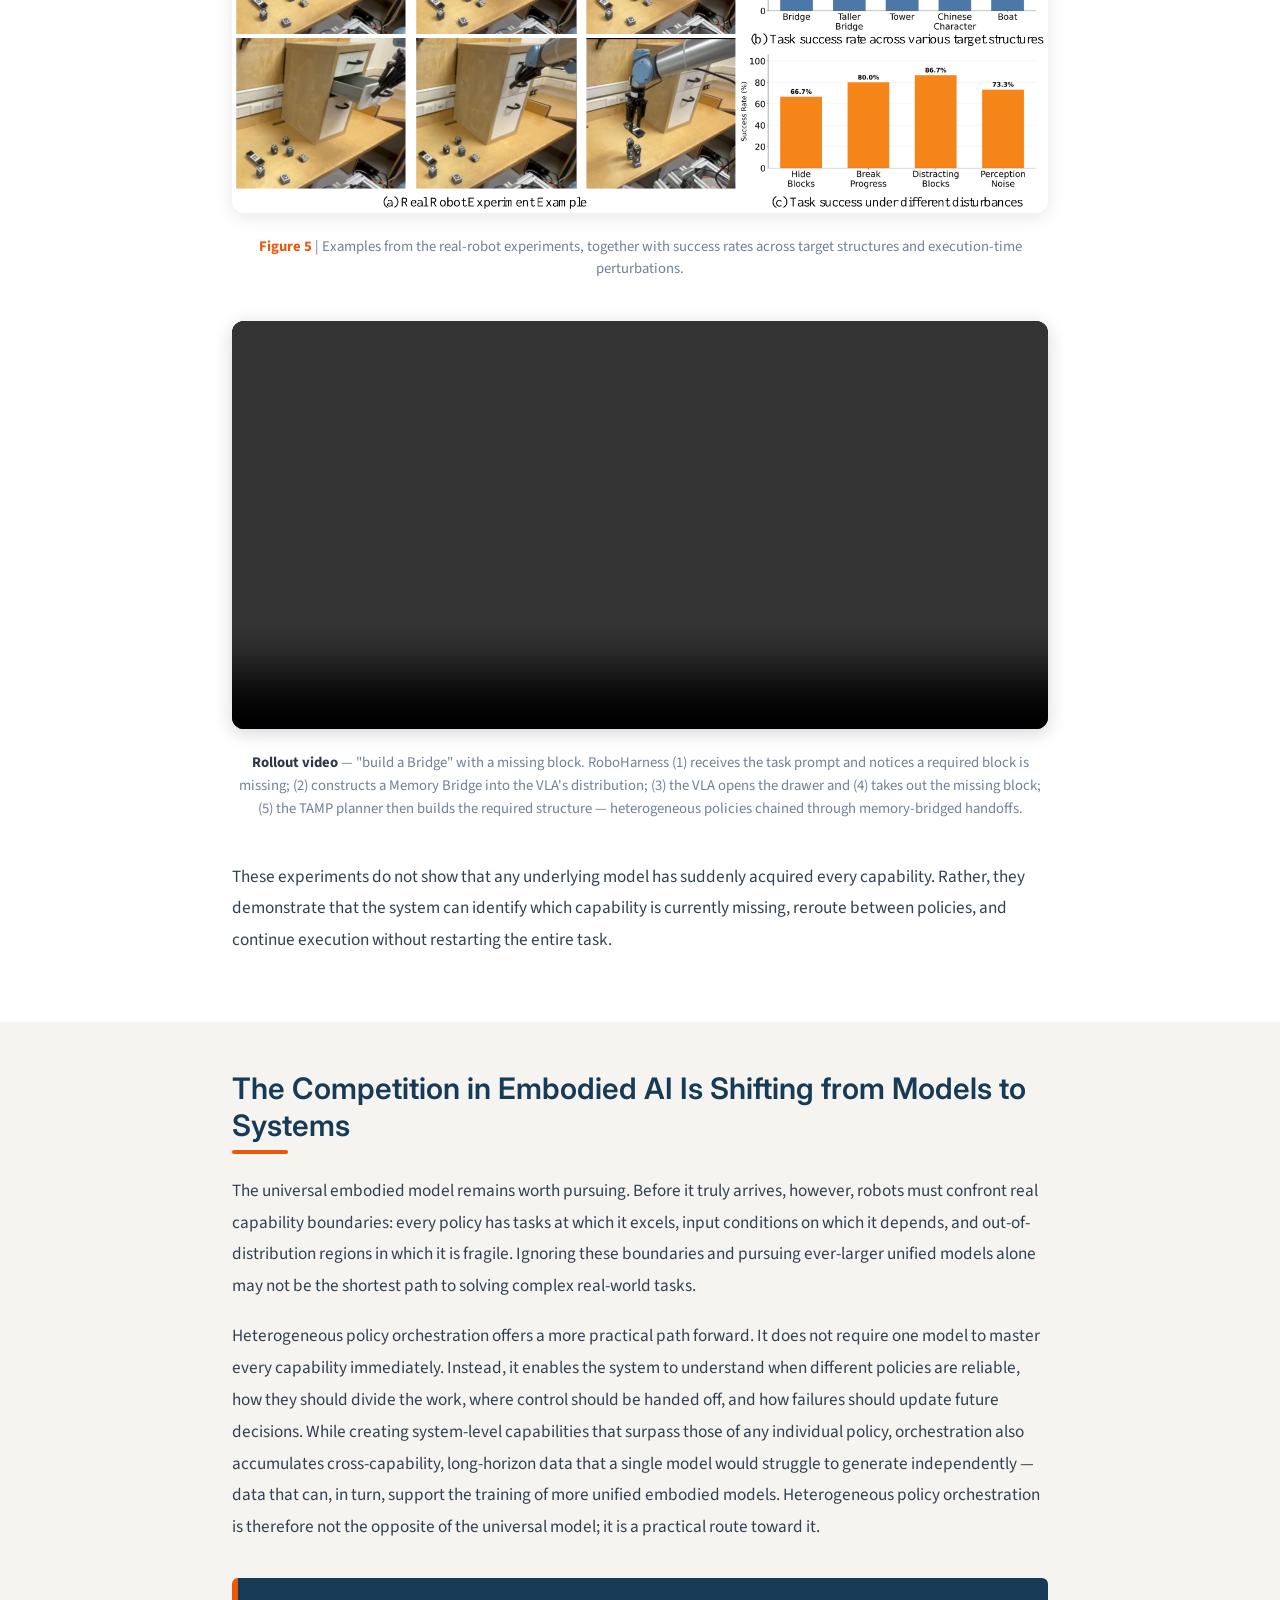
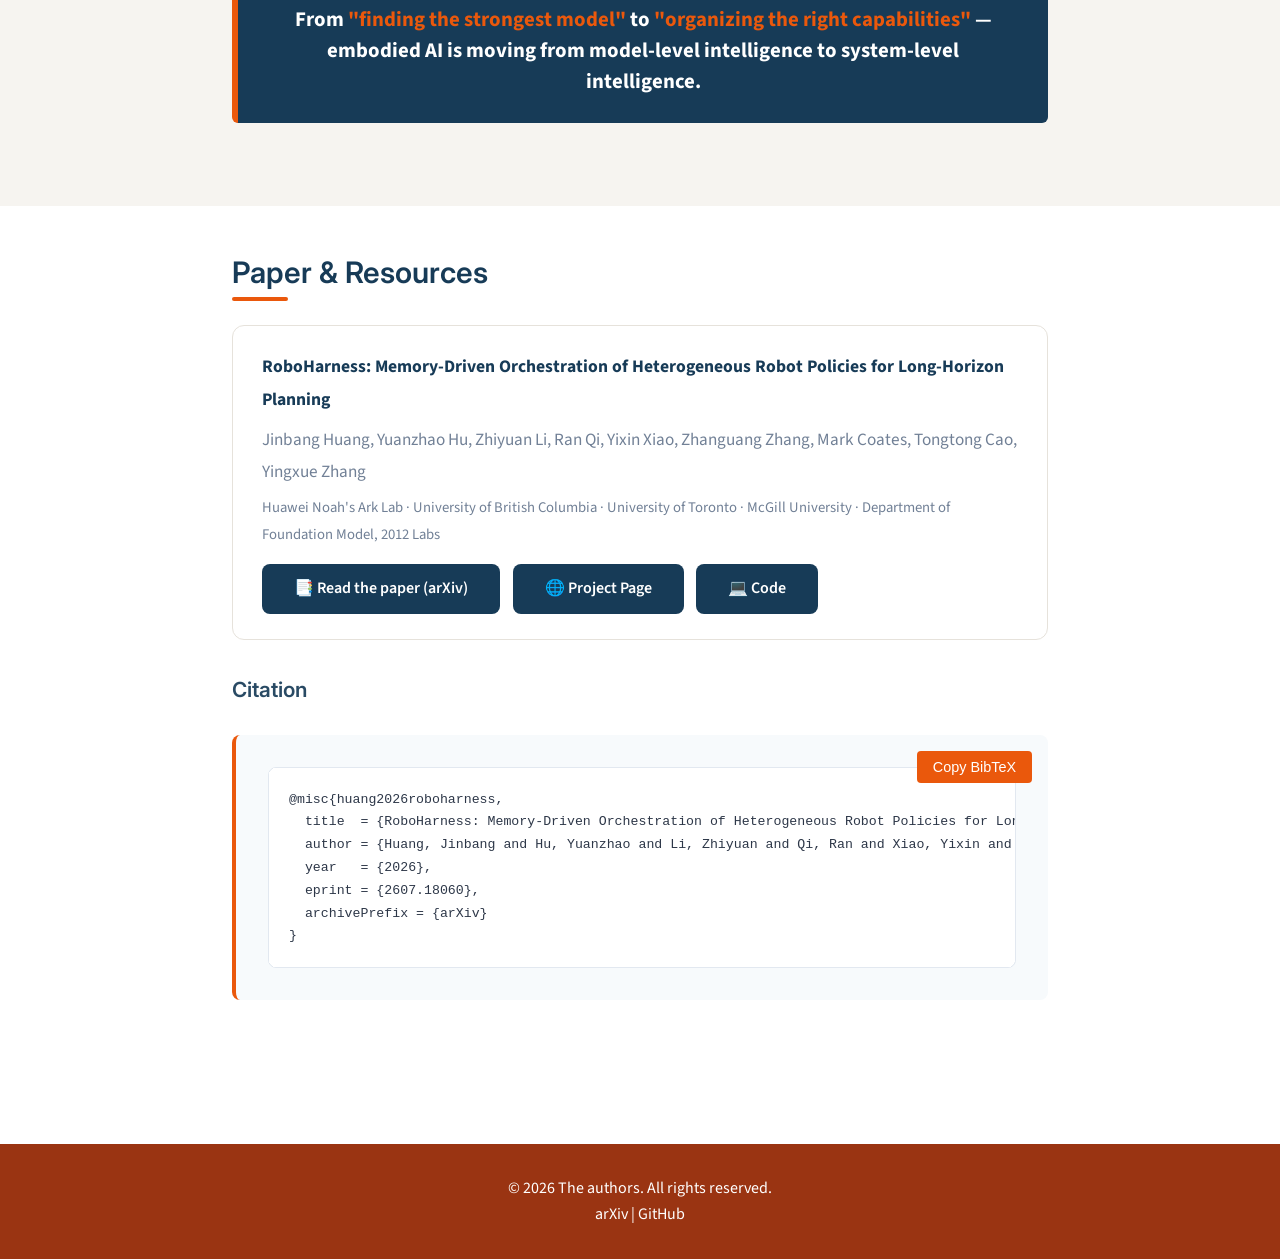
==== commit 479f6fc5: "Sync content with updated docs (v2): ZH title, callout prefix, tables - ZH hero title 万能 -> 通用 (matc" ====
--- a/docs/index.html
+++ b/docs/index.html
@@ -41,7 +41,7 @@
             <p class="kicker">RoboHarness</p>
             <h1>
                 <span class="l-en">Moving Beyond the Universal Embodied Model</span>
-                <span class="l-zh cjk">告别万能具身模型崇拜</span>
+                <span class="l-zh cjk">告别通用具身模型崇拜</span>
             </h1>
             <p class="sub">
                 <span class="l-en">Embodied AI Is Shifting Toward Heterogeneous Policy Orchestration</span>
@@ -79,7 +79,7 @@
         <div class="container">
             <div class="callout">
                 <span class="l-en">There is no universally best model — only the policy best suited to the situation.</span>
-                <span class="l-zh cjk">没有最强的模型，只有最合适的策略。</span>
+                <span class="l-zh cjk"><strong>RoboHarness:</strong> 没有最强的模型，只有最合适的策略。</span>
             </div>
 
             <p class="l-en">Embodied AI is in the midst of a race to expand model capabilities. VLA models continue to scale up parameters and training data; WAMs seek to improve decision-making by predicting future outcomes; RL strengthens specific behaviors through post-training; and TAMP relies on logical and geometric constraints for precise planning… Each approach is trying to answer the same question: how can we make robots more intelligent and more general?</p>
@@ -227,16 +227,16 @@
                     <tr class="highlight">
                         <td><strong>RoboHarness (Ours)</strong></td>
                         <td class="best">98.7</td><td class="best">90.4</td><td class="best">97.0</td><td class="best">86.8</td>
-                        <td class="best">97.1</td><td>90.3</td><td class="best">87.6</td><td class="best">97.4</td><td class="best">93.2</td>
+                        <td class="best">97.1</td><td class="second">90.3</td><td class="best">87.6</td><td class="best">97.4</td><td class="best">93.2</td>
                     </tr>
-                    <tr><td>π0.5</td><td>96.9</td><td>75.4</td><td>85.6</td><td>85.7</td><td>94.6</td><td>89.7</td><td>75.4</td><td>96.9</td><td>85.7</td></tr>
+                    <tr><td>π0.5</td><td>96.9</td><td>75.4</td><td>85.6</td><td class="second">85.7</td><td>94.6</td><td>89.7</td><td>75.4</td><td class="second">96.9</td><td class="second">85.7</td></tr>
                     <tr><td>π0</td><td>94.2</td><td>61.0</td><td>63.5</td><td>76.4</td><td>79.0</td><td>80.1</td><td>61.0</td><td>85.0</td><td>53.6</td></tr>
                     <tr><td>UniVLA</td><td>95.2</td><td>46.2</td><td>77.6</td><td>31.9</td><td>81.0</td><td>21.2</td><td>1.8</td><td>69.0</td><td>42.9</td></tr>
                     <tr><td>OpenVLA-OFT</td><td>97.6</td><td>21.7</td><td>81.0</td><td>68.7</td><td>91.0</td><td>78.6</td><td>55.6</td><td>92.7</td><td>67.9</td></tr>
-                    <tr><td>X-VLA</td><td>98.1</td><td>89.7</td><td>75.7</td><td>71.8</td><td>96.0</td><td>62.7</td><td>23.4</td><td>88.2</td><td>71.4</td></tr>
-                    <tr><td>Cosmos-Policy</td><td>98.5</td><td>63.3</td><td>81.7</td><td>82.2</td><td>88.9</td><td class="best">92.7</td><td>75.8</td><td>96.5</td><td>82.2</td></tr>
+                    <tr><td>X-VLA</td><td>98.1</td><td class="second">89.7</td><td>75.7</td><td>71.8</td><td class="second">96.0</td><td>62.7</td><td>23.4</td><td>88.2</td><td>71.4</td></tr>
+                    <tr><td>Cosmos-Policy</td><td class="second">98.5</td><td>63.3</td><td>81.7</td><td>82.2</td><td>88.9</td><td class="best">92.7</td><td class="second">75.8</td><td>96.5</td><td>82.2</td></tr>
                     <tr><td>FAST-WAM</td><td>97.6</td><td>44.5</td><td>68.9</td><td>60.7</td><td>53.7</td><td>37.7</td><td>16.4</td><td>78.2</td><td>51.5</td></tr>
-                    <tr><td>LingBot-VA</td><td>98.5</td><td>83.0</td><td>86.4</td><td>76.2</td><td>53.1</td><td>64.4</td><td>40.9</td><td>82.3</td><td>69.5</td></tr>
+                    <tr><td>LingBot-VA</td><td class="second">98.5</td><td>83.0</td><td class="second">86.4</td><td>76.2</td><td>53.1</td><td>64.4</td><td>40.9</td><td>82.3</td><td>69.5</td></tr>
                 </tbody>
             </table>
             </div>
@@ -283,7 +283,7 @@
             <p class="l-zh cjk">在普通短任务上，单一策略的能力边界往往不容易暴露：只要完成一次抓取或放置，任务就算成功。但当任务长度扩大、子任务互相依赖时，一个环节的能力缺失或一次不稳定交接，都会让完整成功率快速下降。在约为原始 LIBERO 四倍长度的 LIBERO-LoHo 上，单一 VLA 能完成部分子任务，却几乎无法完整走完长时序流程。π0.5 的平均任务进度达到 55.3%，完整成功率却只有 6.4%；多种其他单一策略的完整成功率为 0。即使采用分层架构，表现最好的 H-WM-π0.5 也只取得 64.8% 的完整成功，说明高层任务分解仍无法弥补底层能力缺失与中间状态不兼容。RoboHarness 通过能力感知路由与稳定交接，将平均任务进度提升至 <strong>97.5%</strong>，完整成功率达到 <strong>95.2%</strong>。</p>
 
             <p class="table-cap">
-                <span class="l-en"><span class="fig-num">Table 2</span> | Zero-shot long-horizon evaluation on LIBERO-LoHo. RoboHarness integrates three underlying policies: π0.5, an RL-trained OpenVLA policy, and TAMP. Each entry reports task progress / full success rate (%).</span>
+                <span class="l-en"><span class="fig-num">Table 2</span> | Zero-shot long-horizon evaluation on LIBERO-LoHo. RoboHarness integrates three underlying policies: π0.5, an RL-trained OpenVLA policy, and TAMP. Each entry reports task progress/success rate (%).</span>
                 <span class="l-zh cjk"><span class="fig-num">表 2</span> | LIBERO-LoHo 零样本长时序评估。RoboHarness 集成三种底层策略：π0.5、经 RL 训练的 OpenVLA 和 TAMP。各项结果为任务进度 / 完整成功率（%）。</span>
             </p>
             <div class="table-scroll">
@@ -305,7 +305,7 @@
                         <td class="best">100.0 / 100.0</td><td class="best">97.3 / 96.0</td><td class="best">98.7 / 96.0</td>
                         <td class="best">94.7 / 92.0</td><td class="best">97.0 / 92.0</td><td class="best">97.5 / 95.2</td>
                     </tr>
-                    <tr><td>H-WM-π0.5</td><td>98.0 / 94.0</td><td>86.7 / 60.0</td><td>74.0 / 46.0</td><td>70.7 / 42.0</td><td>95.0 / 82.0</td><td>84.9 / 64.8</td></tr>
+                    <tr><td>H-WM-π0.5</td><td class="second">98.0 / 94.0</td><td class="second">86.7 / 60.0</td><td class="second">74.0 / 46.0</td><td class="second">70.7 / 42.0</td><td class="second">95.0 / 82.0</td><td class="second">84.9 / 64.8</td></tr>
                     <tr><td>Logic-guided π0.5</td><td>95.3 / 86.0</td><td>84.7 / 58.0</td><td>54.7 / 16.0</td><td>39.3 / 4.0</td><td>92.0 / 78.0</td><td>73.2 / 48.4</td></tr>
                     <tr><td>LLM-guided π0.5</td><td>84.7 / 54.0</td><td>80.7 / 42.0</td><td>68.0 / 24.0</td><td>41.3 / 4.0</td><td>59.5 / 10.0</td><td>66.8 / 26.8</td></tr>
                     <tr><td>π0.5</td><td>66.0 / 4.0</td><td>73.3 / 24.0</td><td>54.7 / 4.0</td><td>44.7 / 0.0</td><td>38.0 / 0.0</td><td>55.3 / 6.4</td></tr>
@@ -407,6 +407,7 @@
                 <p style="margin:0.35rem 0 0;color:var(--text-light);font-size:0.92rem;">Huawei Noah's Ark Lab · University of British Columbia · University of Toronto · McGill University · Department of Foundation Model, 2012 Labs</p>
                 <div class="links">
                     <a href="https://arxiv.org/abs/2607.18060" class="btn btn-ink">📑 <span class="l-en">Read the paper (arXiv)</span><span class="l-zh cjk">阅读论文（arXiv）</span></a>
+                    <a href="https://robo-harness.com" class="btn btn-ink">🌐 <span class="l-en">Project Page</span><span class="l-zh cjk">项目主页</span></a>
                     <a href="https://github.com/markli1hoshipu/RoboHarness" class="btn btn-ink">💻 <span class="l-en">Code</span><span class="l-zh cjk">代码</span></a>
                 </div>
             </div>
@@ -444,7 +445,7 @@
             var root = document.documentElement;
             var TITLES = {
                 en: "RoboHarness — Moving Beyond the Universal Embodied Model",
-                zh: "RoboHarness — 告别万能具身模型崇拜"
+                zh: "RoboHarness — 告别通用具身模型崇拜"
             };
             function setLang(lang) {
                 if (lang !== 'zh') lang = 'en';
--- a/docs/assets/css/style.css
+++ b/docs/assets/css/style.css
@@ -366,6 +366,12 @@
 .results-table .best {
   color: var(--success-color);
   font-weight: bold;
+}
+
+/* second-best value per column (academic convention: bold = best, underline = 2nd) */
+.results-table .second {
+  text-decoration: underline;
+  text-underline-offset: 3px;
 }
 
 /* Method Diagram */
@@ -945,6 +951,9 @@
   font-size: 1.12rem; font-weight: 600; text-align: left;
 }
 .callout .q { color: var(--accent-color); }
+/* strong inside a callout must follow the banner's text color, not the
+   global .article strong navy (which is invisible on the navy banner). */
+.callout strong { color: inherit; }
 
 /* ---- Capability table ---- */
 .cap-table { width: 100%; border-collapse: collapse; margin: 1.8rem 0 0.5rem; }
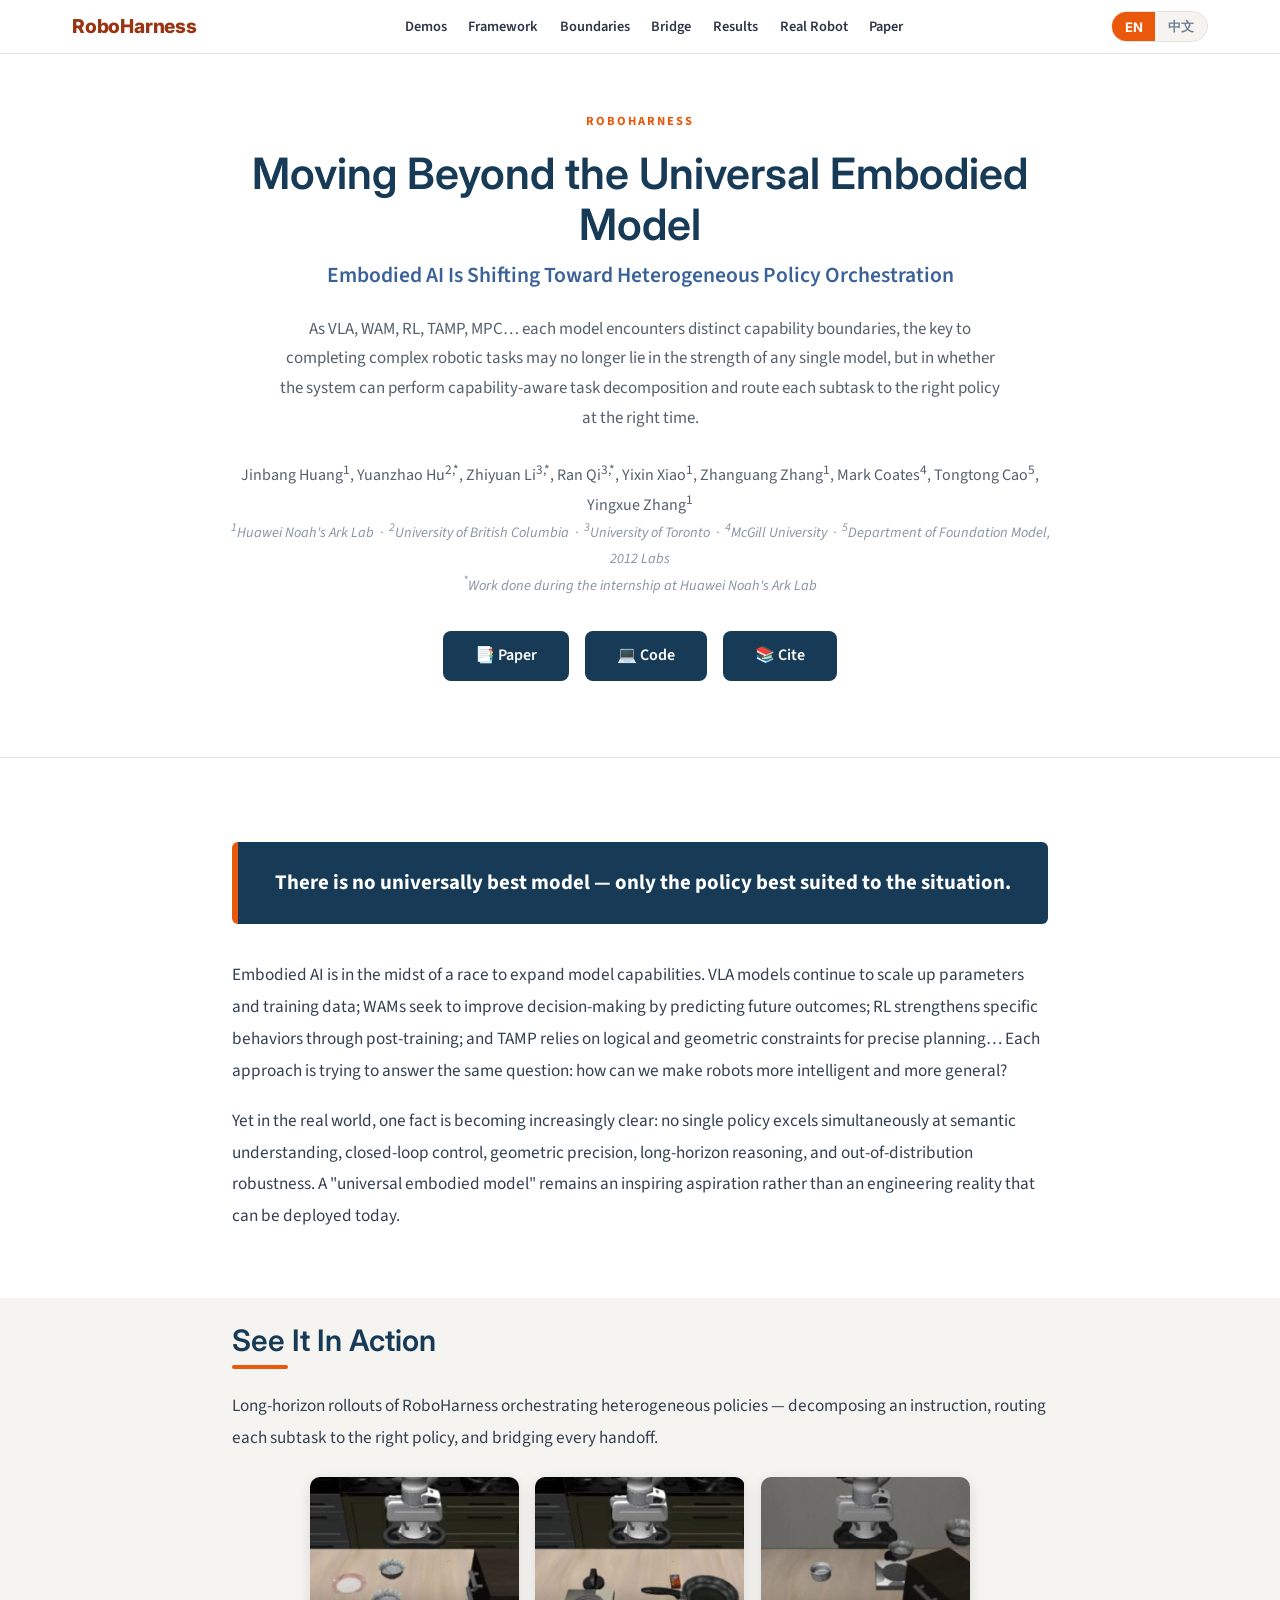
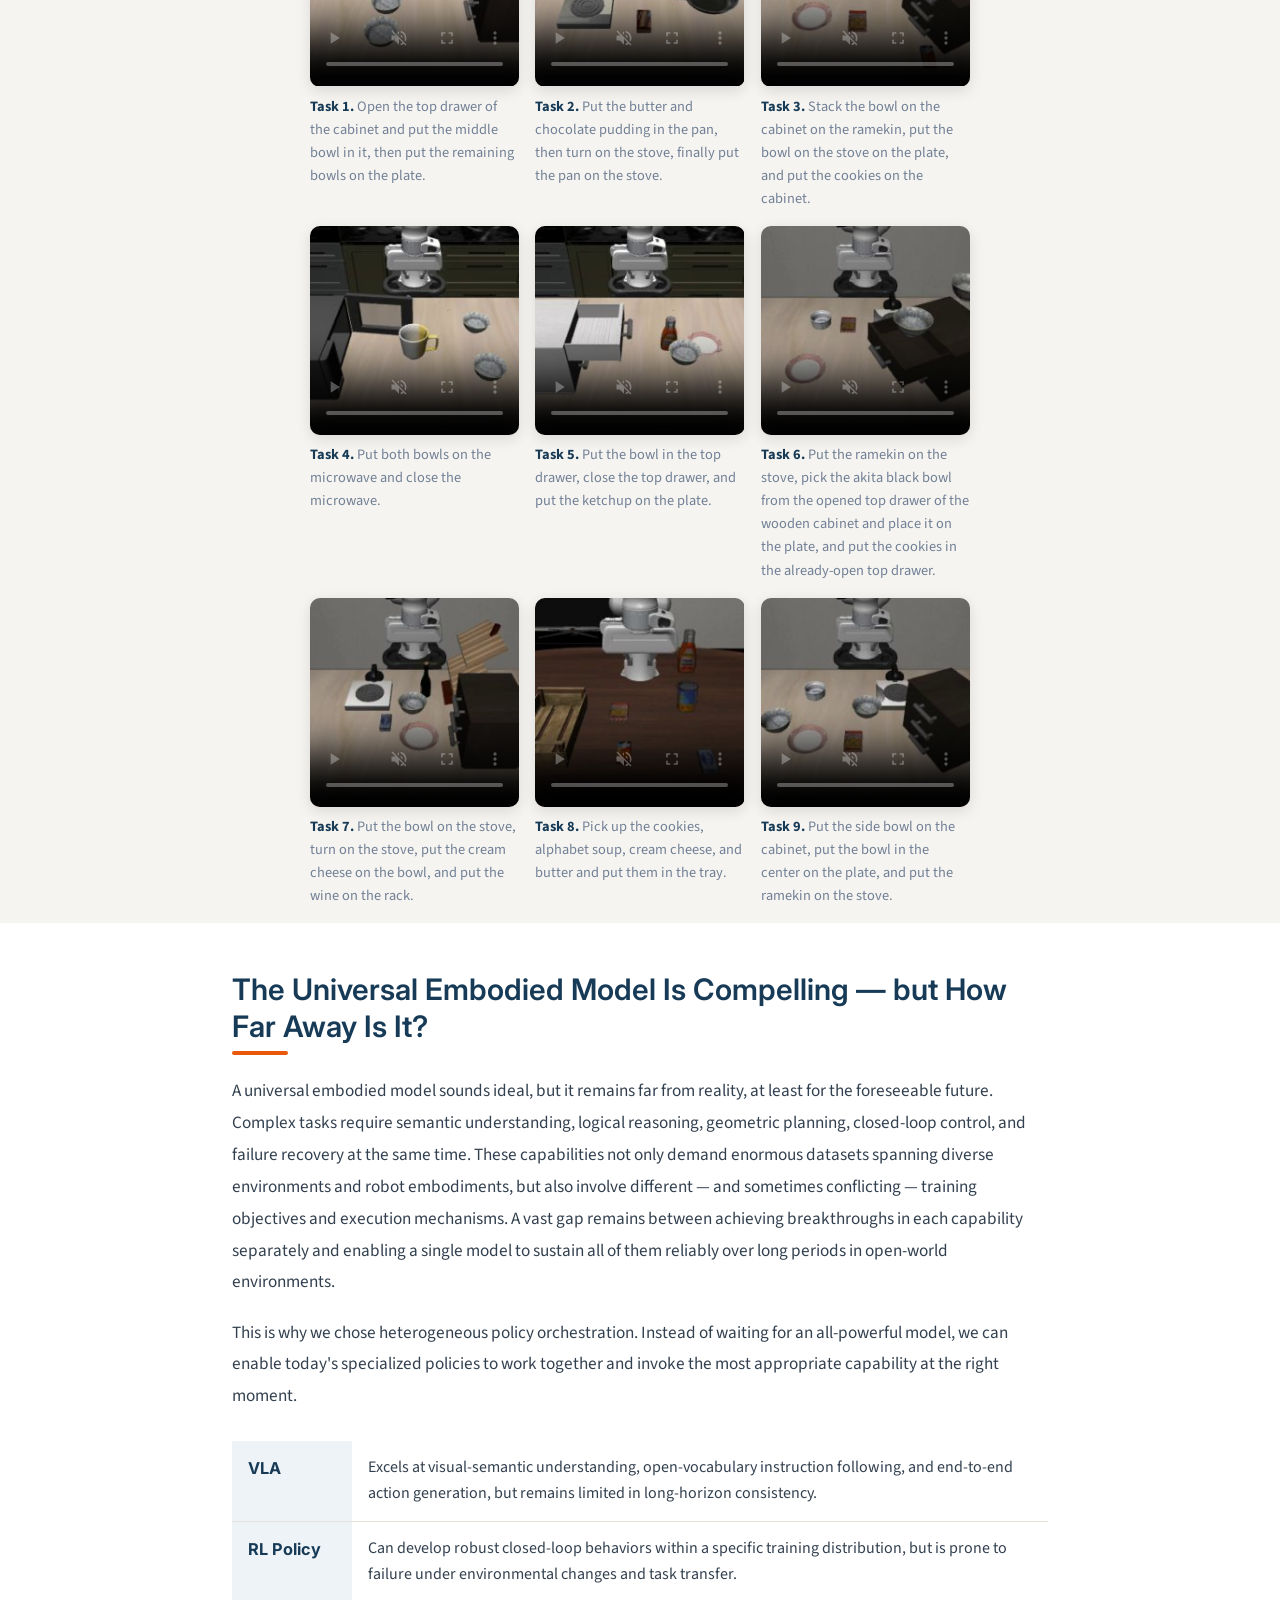
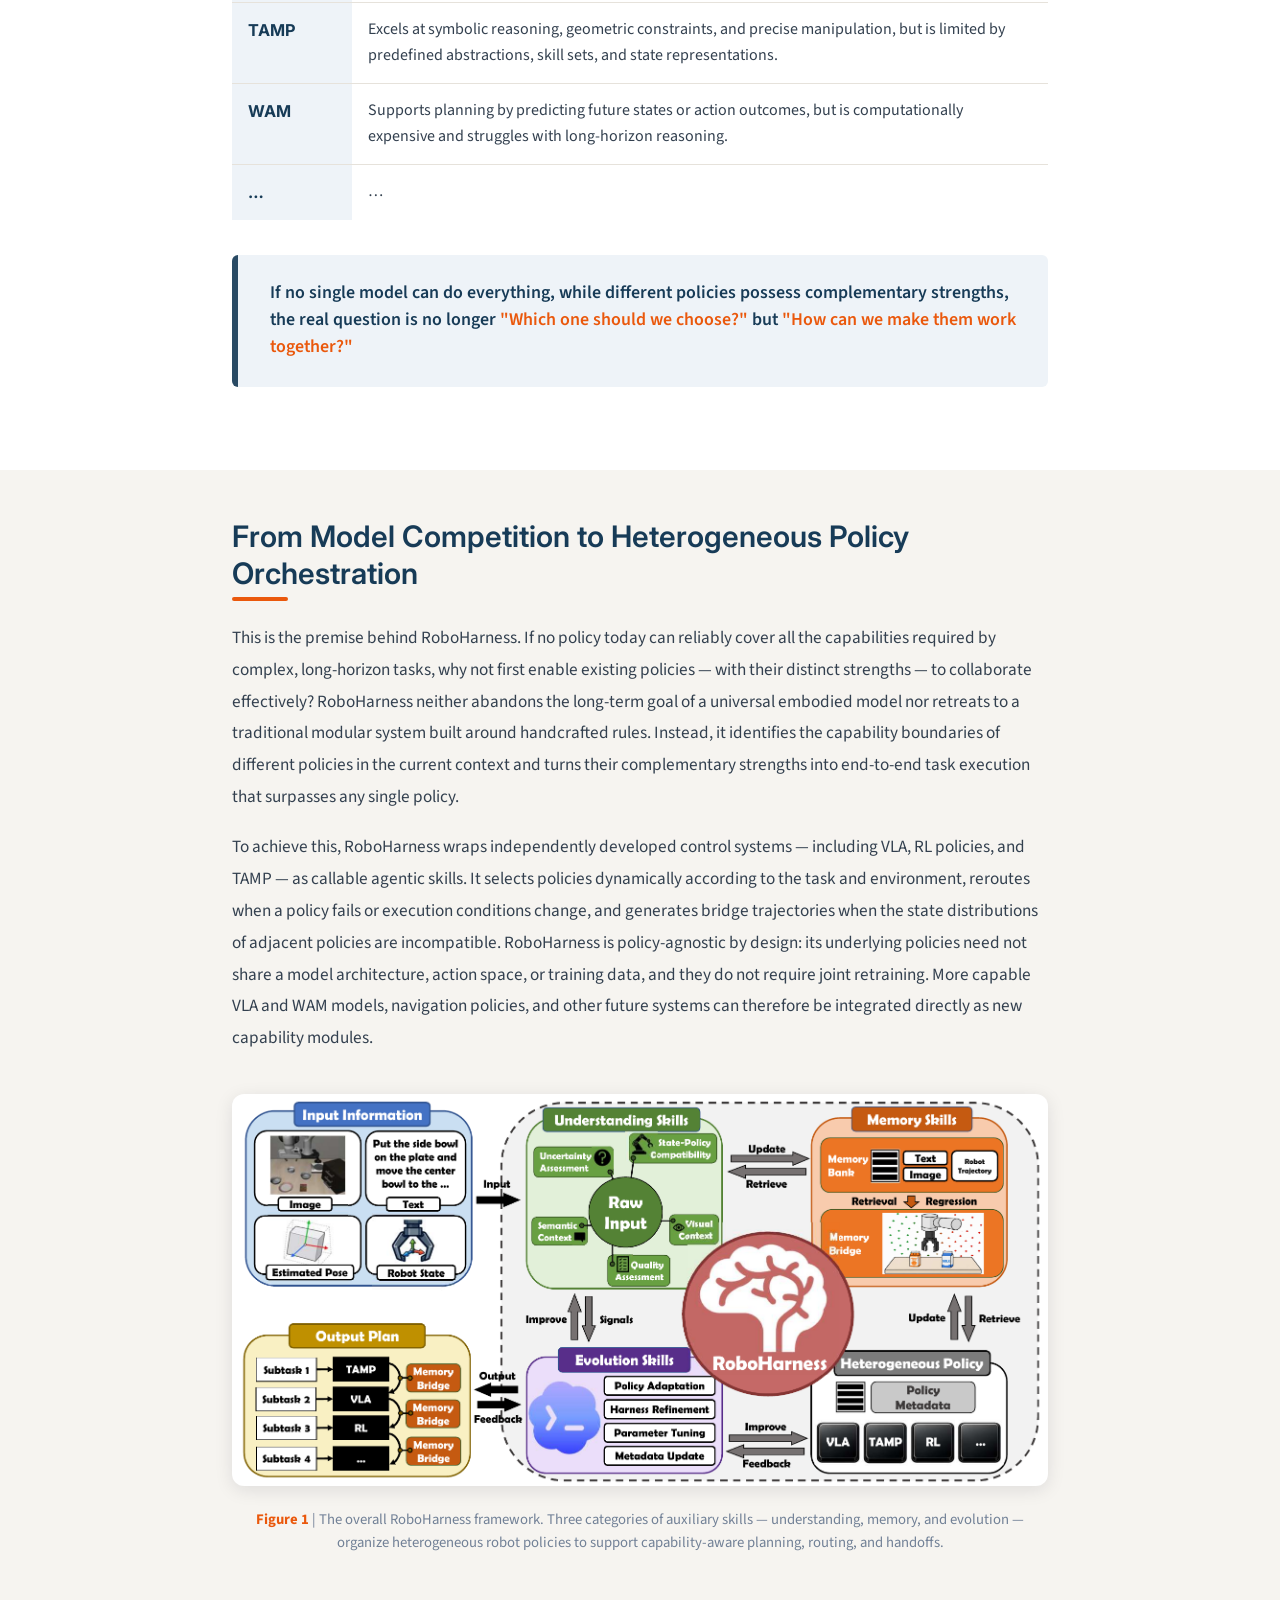
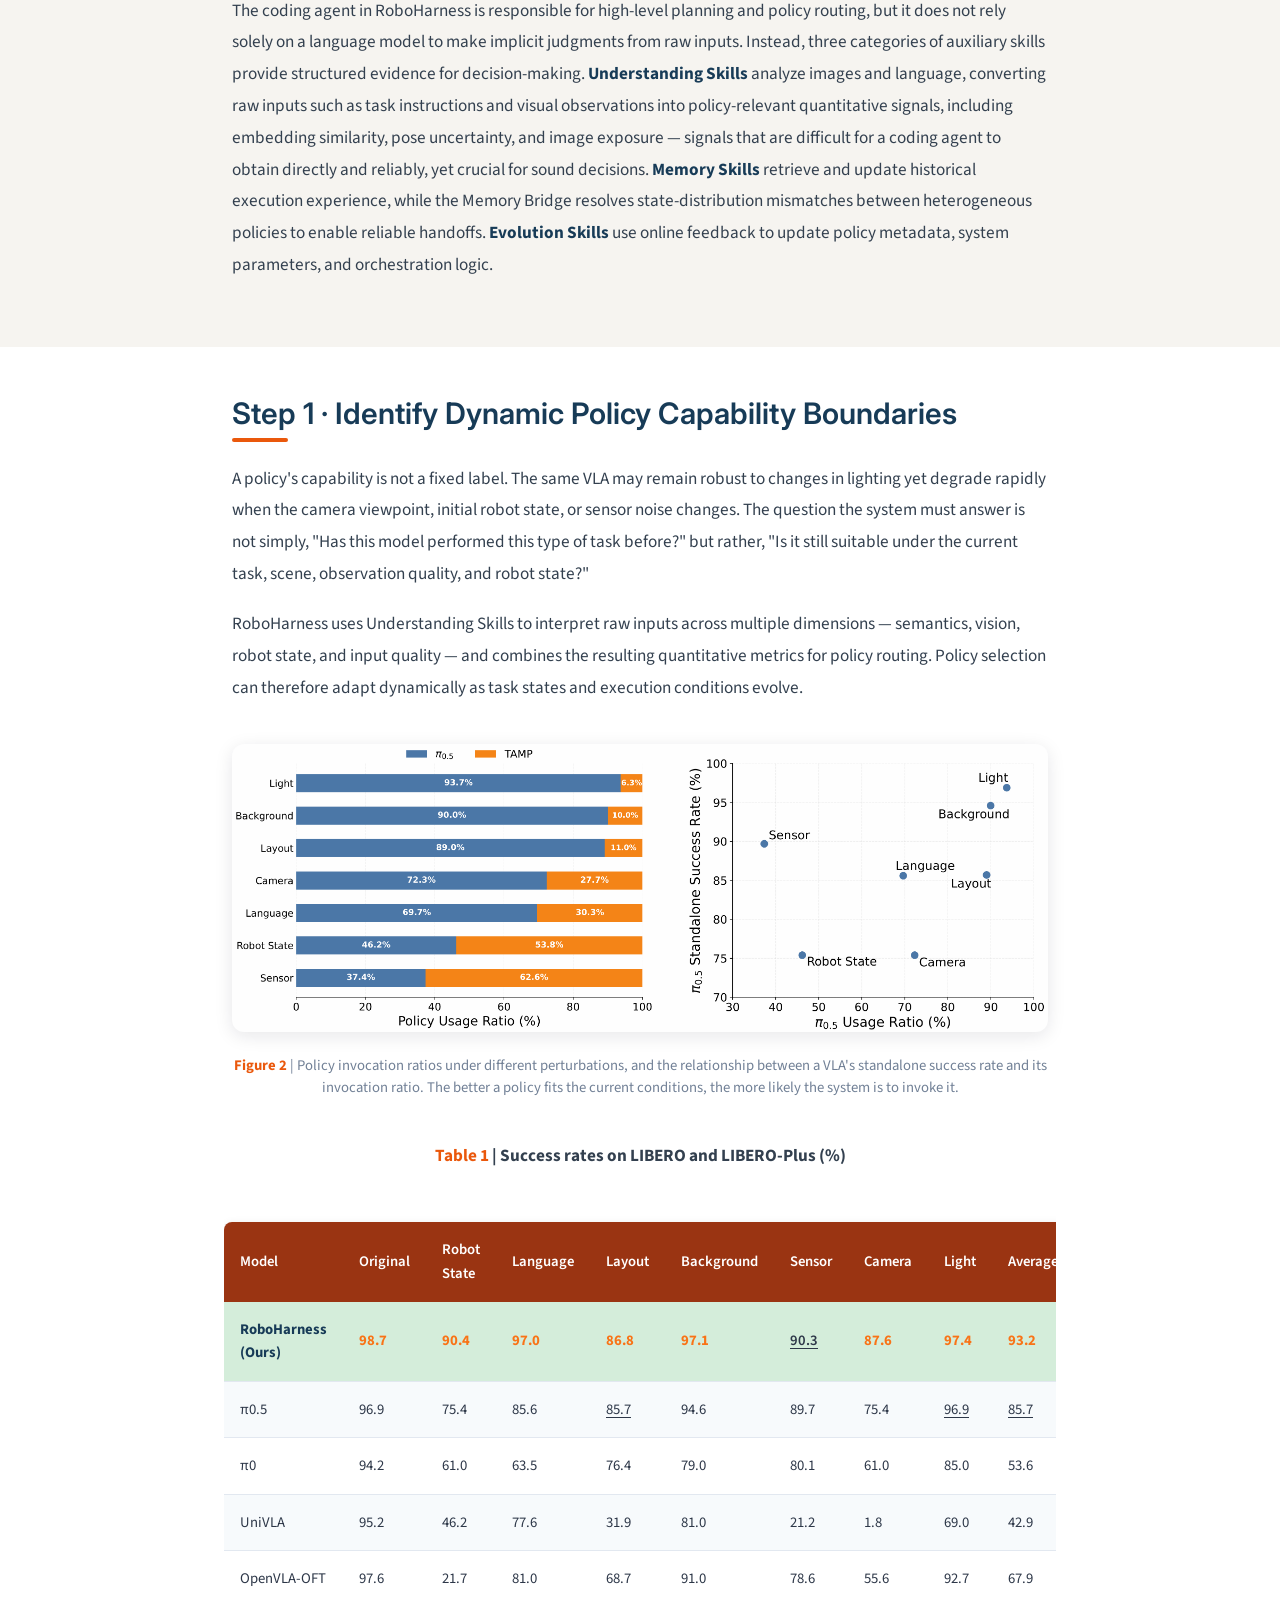
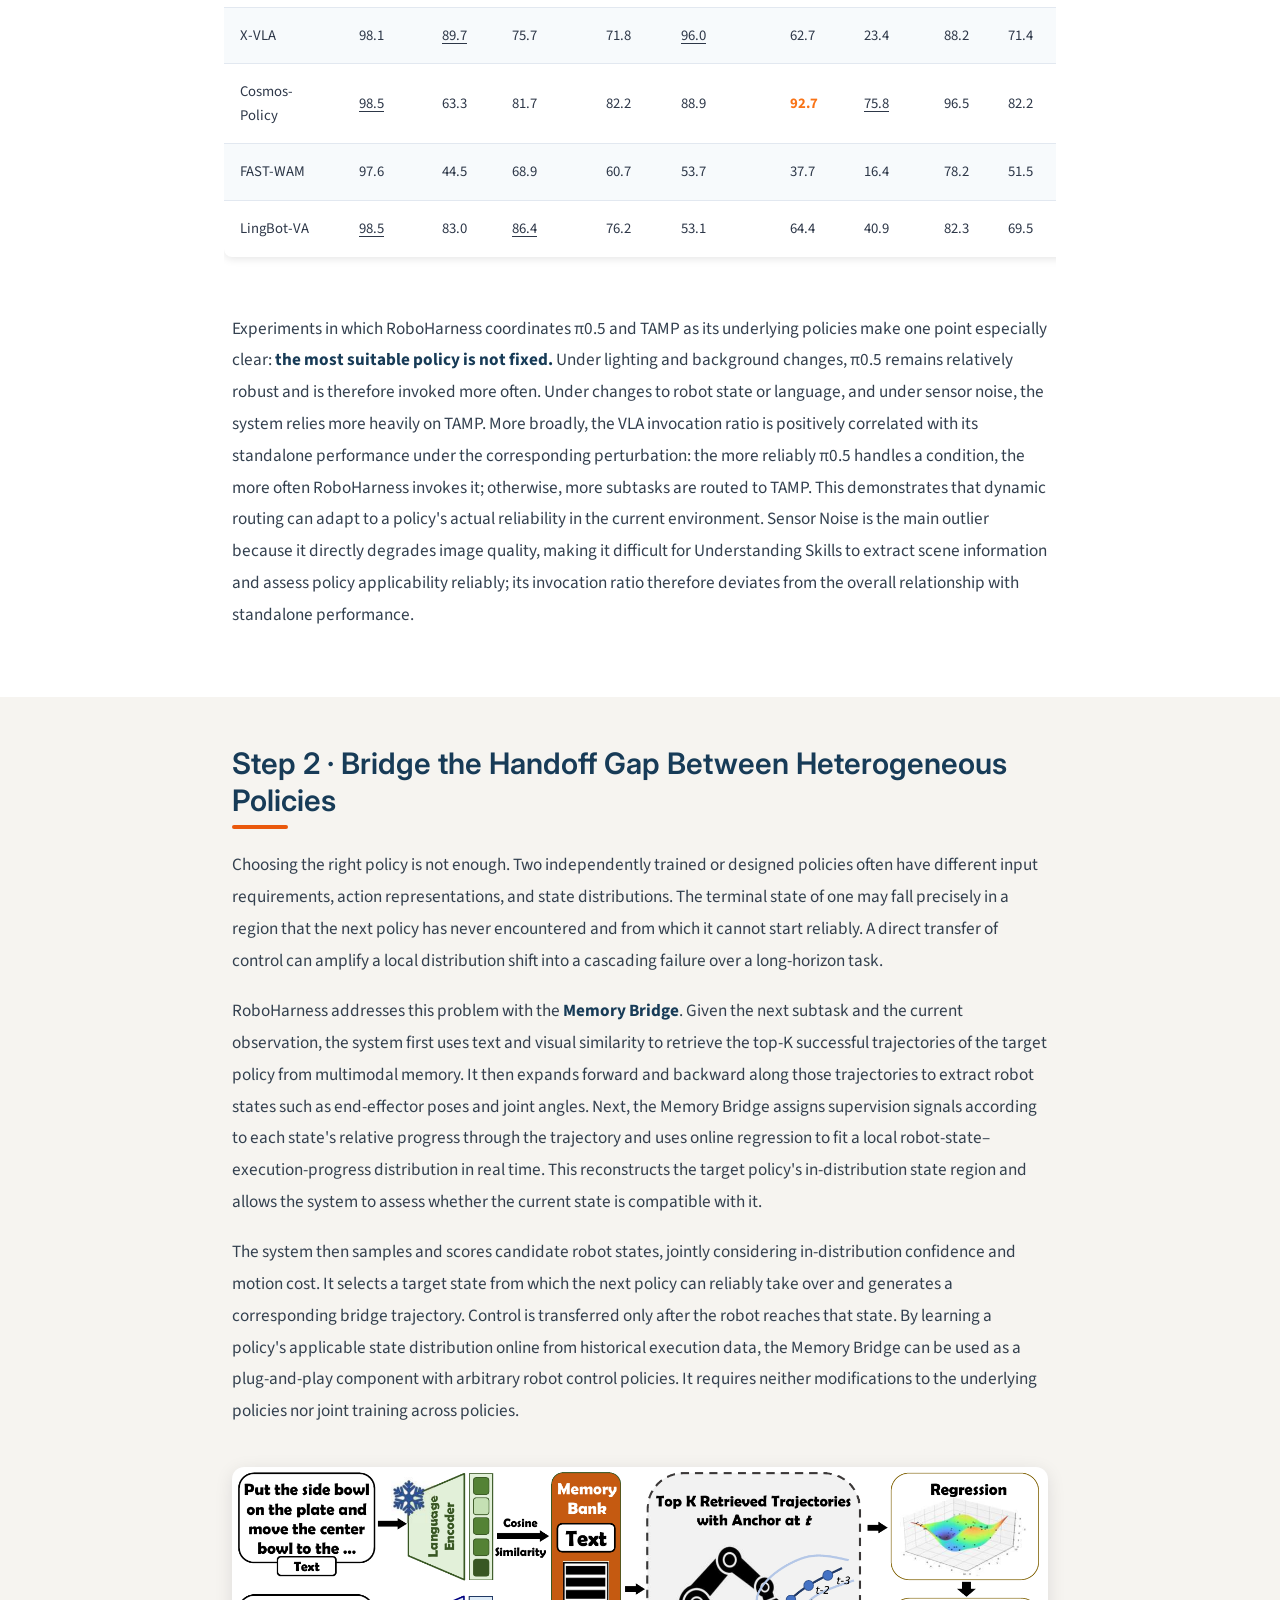
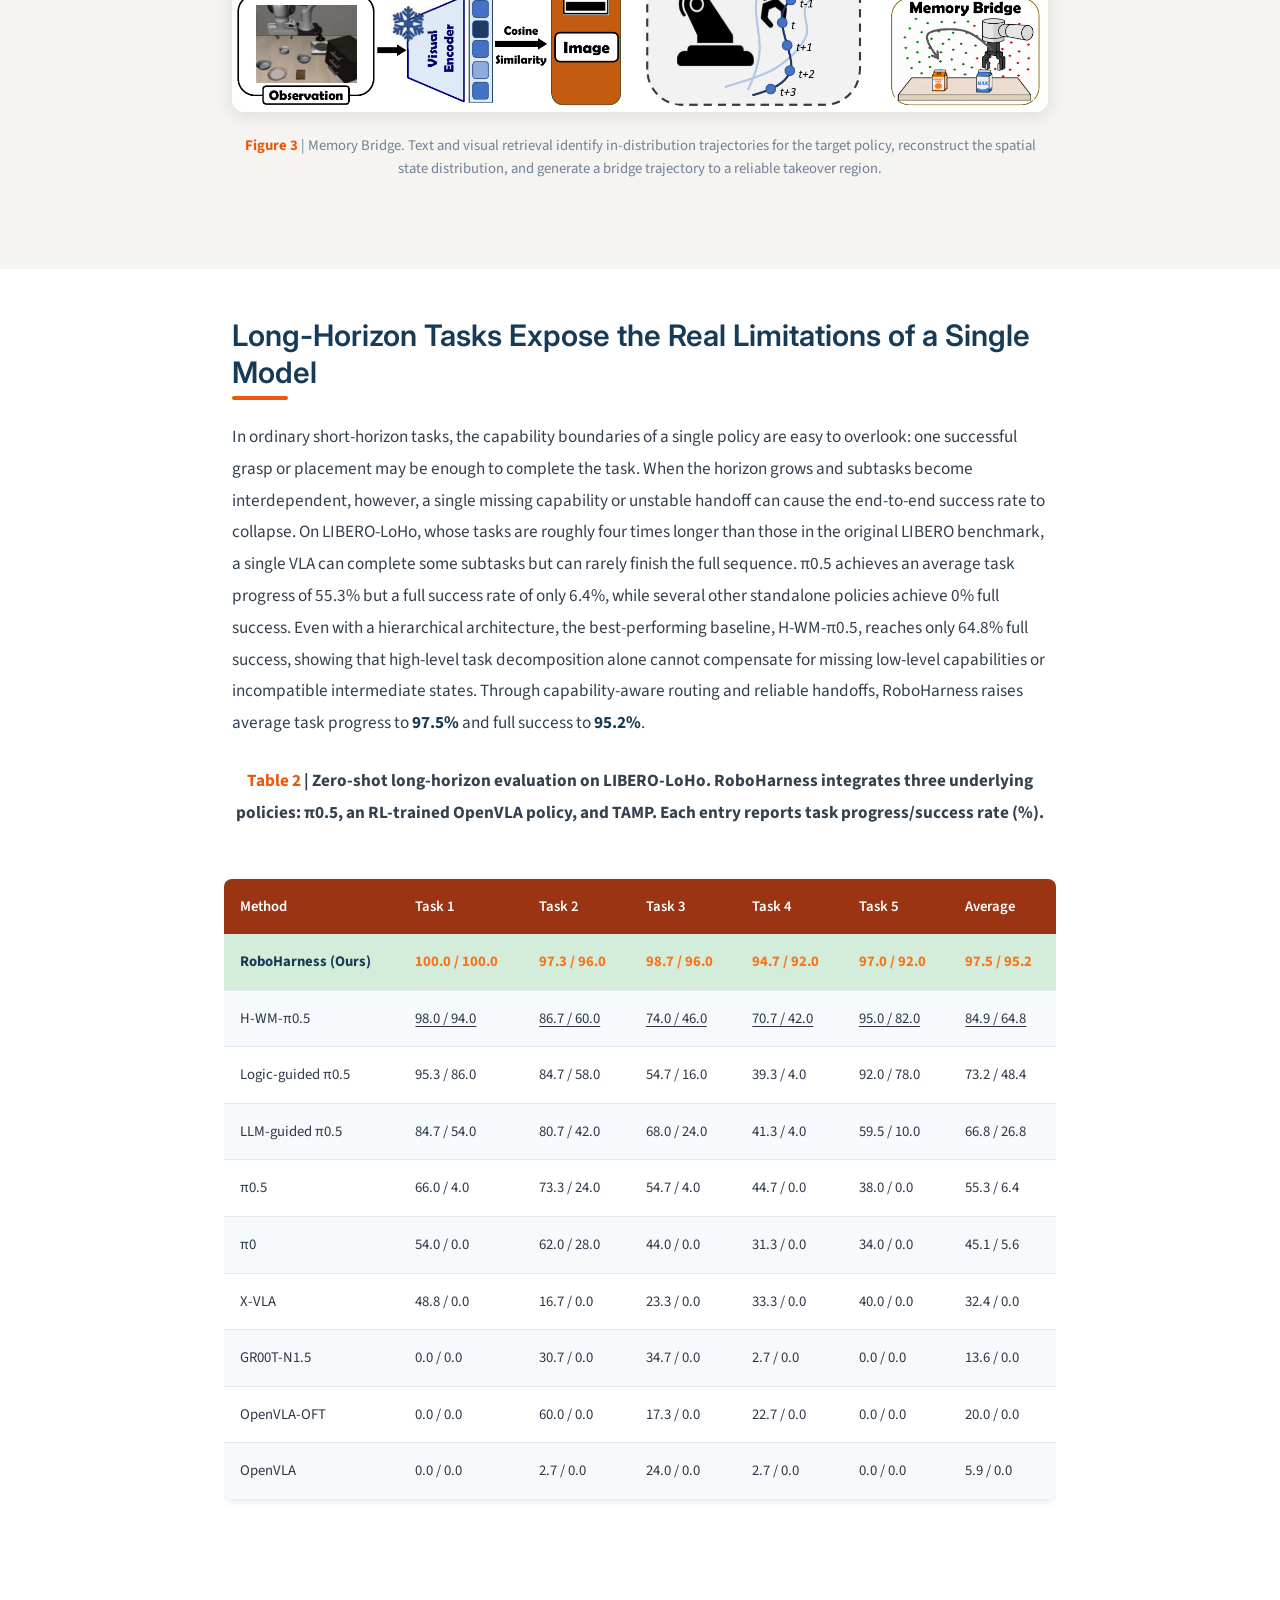
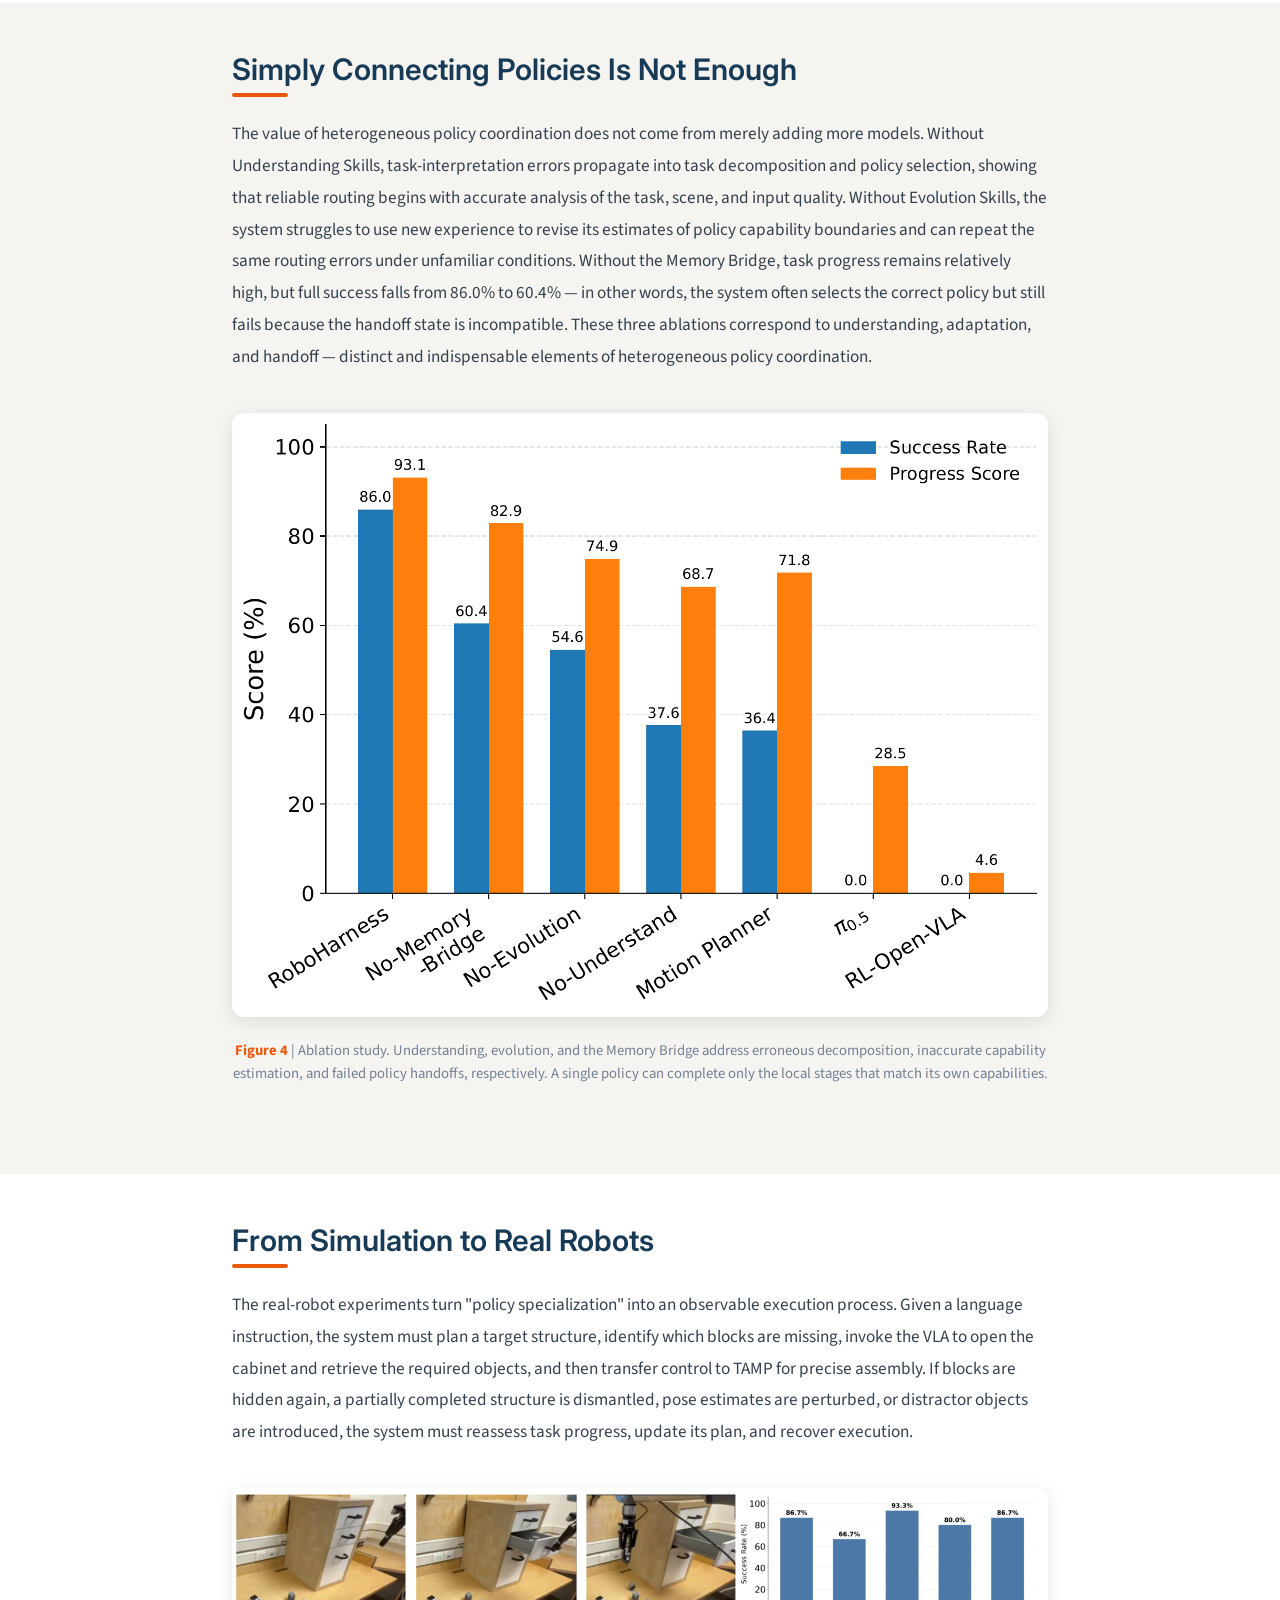
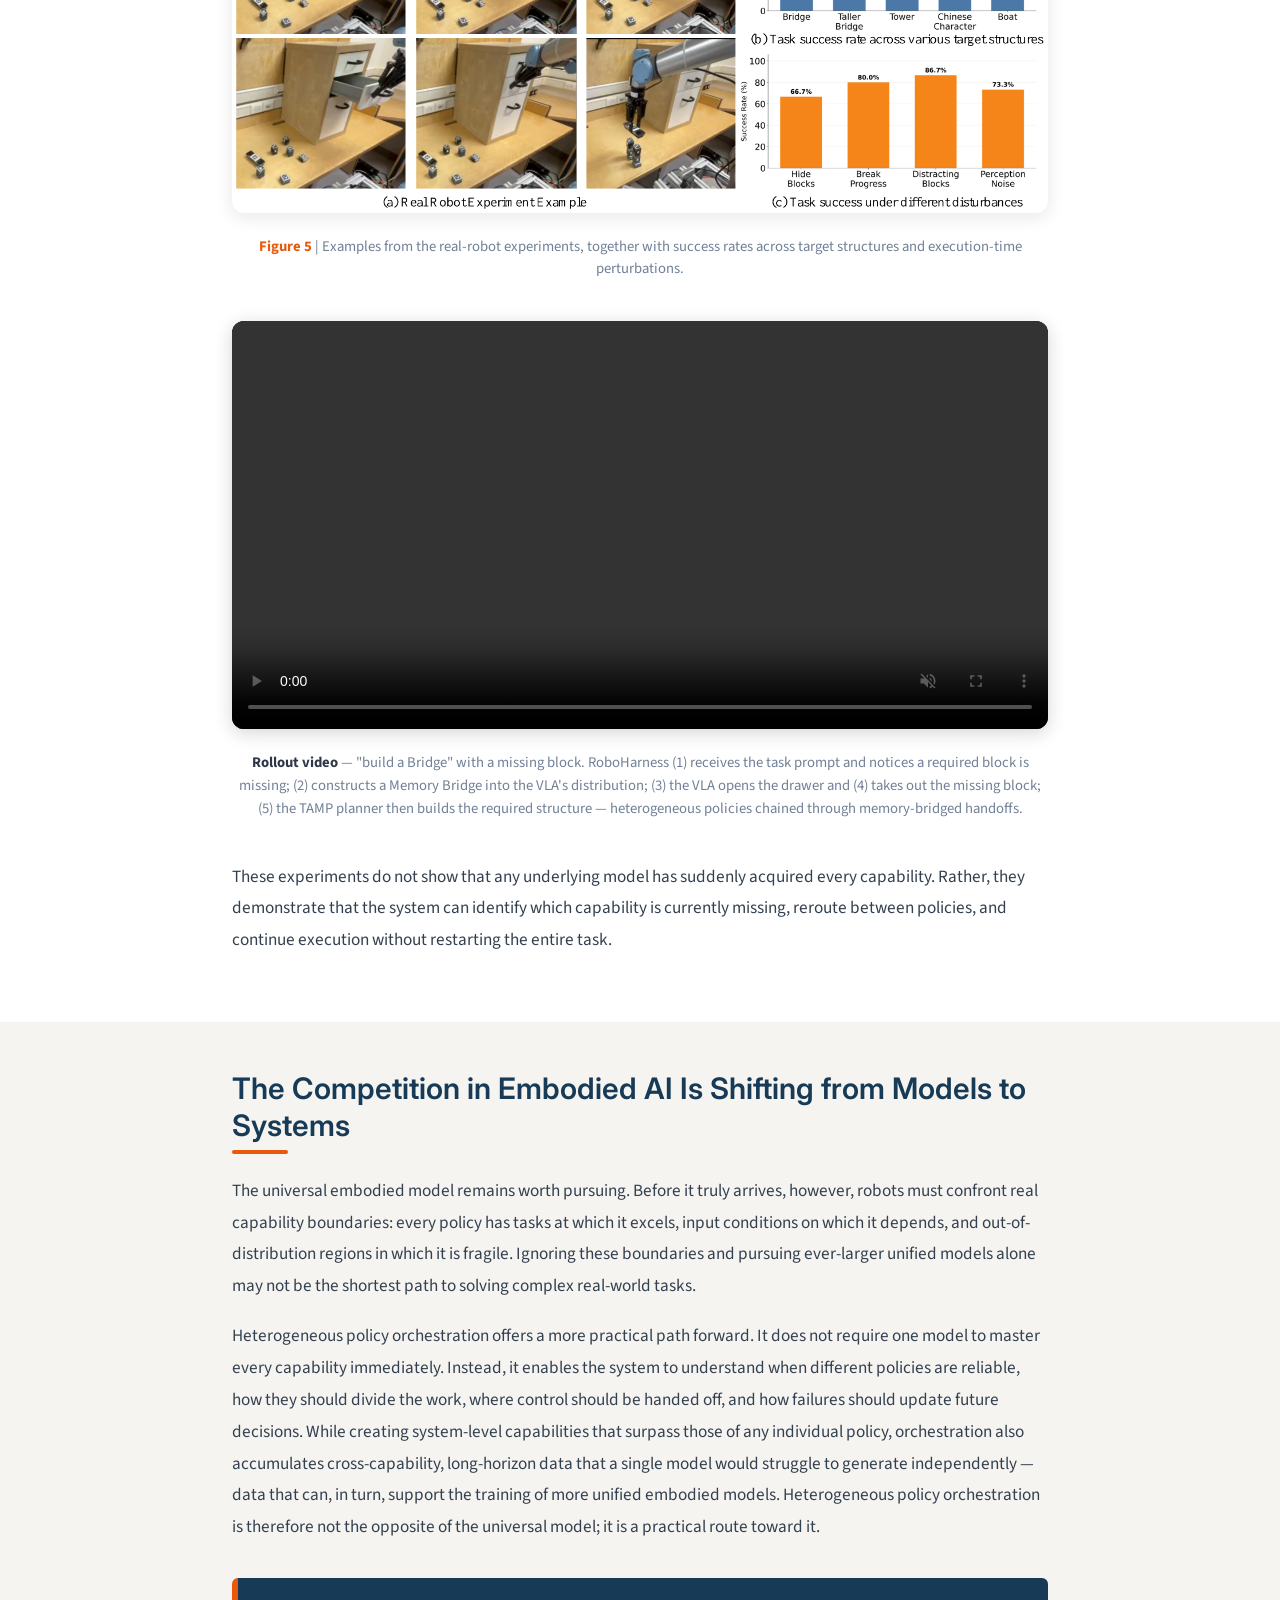
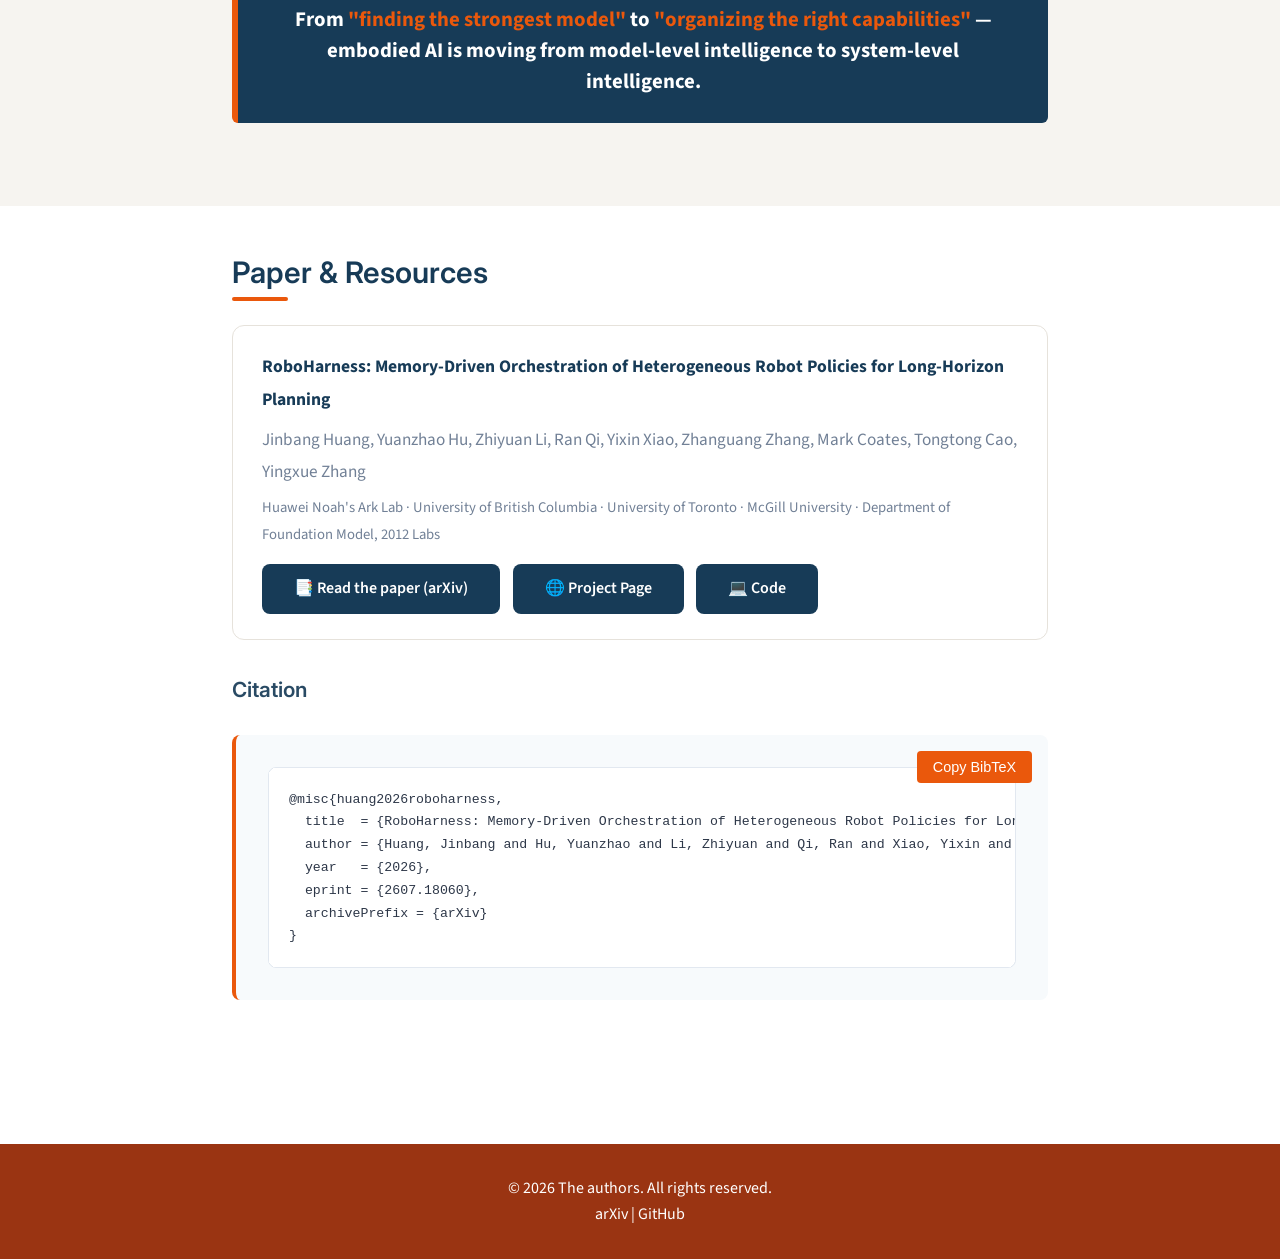
==== commit da33fba5: "Default the bilingual root (/) to English Replace browser-language detection on / with a plain Engli" ====
--- a/docs/index.html
+++ b/docs/index.html
@@ -443,30 +443,41 @@
         // ---- Language toggle (EN / 中文) ----
         (function () {
             var root = document.documentElement;
+            // On /en/ and /zh/ the generated page sets window.__FORCE_LANG__ to lock
+            // the language; on the bilingual root this is undefined.
+            var FORCED = window.__FORCE_LANG__ || null;
             var TITLES = {
                 en: "RoboHarness — Moving Beyond the Universal Embodied Model",
                 zh: "RoboHarness — 告别通用具身模型崇拜"
             };
-            function setLang(lang) {
-                if (lang !== 'zh') lang = 'en';
+            function apply(lang) {
                 if (lang === 'zh') { root.classList.add('zh'); root.setAttribute('lang', 'zh'); }
                 else { root.classList.remove('zh'); root.setAttribute('lang', 'en'); }
                 document.title = TITLES[lang];
-                try { localStorage.setItem('roboharness-lang', lang); } catch (e) {}
                 document.querySelectorAll('[data-lang-btn]').forEach(function (b) {
                     b.classList.toggle('active', b.getAttribute('data-lang-btn') === lang);
                 });
             }
+            function choose(lang) {
+                if (lang !== 'zh') lang = 'en';
+                if (FORCED) {
+                    // language-locked page: switching navigates to the sibling URL
+                    if (lang !== FORCED) window.location.href = (lang === 'zh' ? '../zh/' : '../en/');
+                    return;
+                }
+                apply(lang);
+                try { localStorage.setItem('roboharness-lang', lang); } catch (e) {}
+            }
             document.querySelectorAll('[data-lang-btn]').forEach(function (b) {
-                b.addEventListener('click', function () { setLang(b.getAttribute('data-lang-btn')); });
+                b.addEventListener('click', function () { choose(b.getAttribute('data-lang-btn')); });
             });
-            var saved;
-            try { saved = localStorage.getItem('roboharness-lang'); } catch (e) {}
-            if (!saved) {
-                var nav = (navigator.language || '').toLowerCase();
-                saved = nav.indexOf('zh') === 0 ? 'zh' : 'en';
+            var initial = FORCED;
+            if (!initial) {
+                // Respect a returning visitor's explicit toggle; otherwise default to English.
+                try { initial = localStorage.getItem('roboharness-lang'); } catch (e) {}
+                if (!initial) { initial = 'en'; }
             }
-            setLang(saved);
+            apply(initial);
         })();
 
         // ---- Copy BibTeX ----
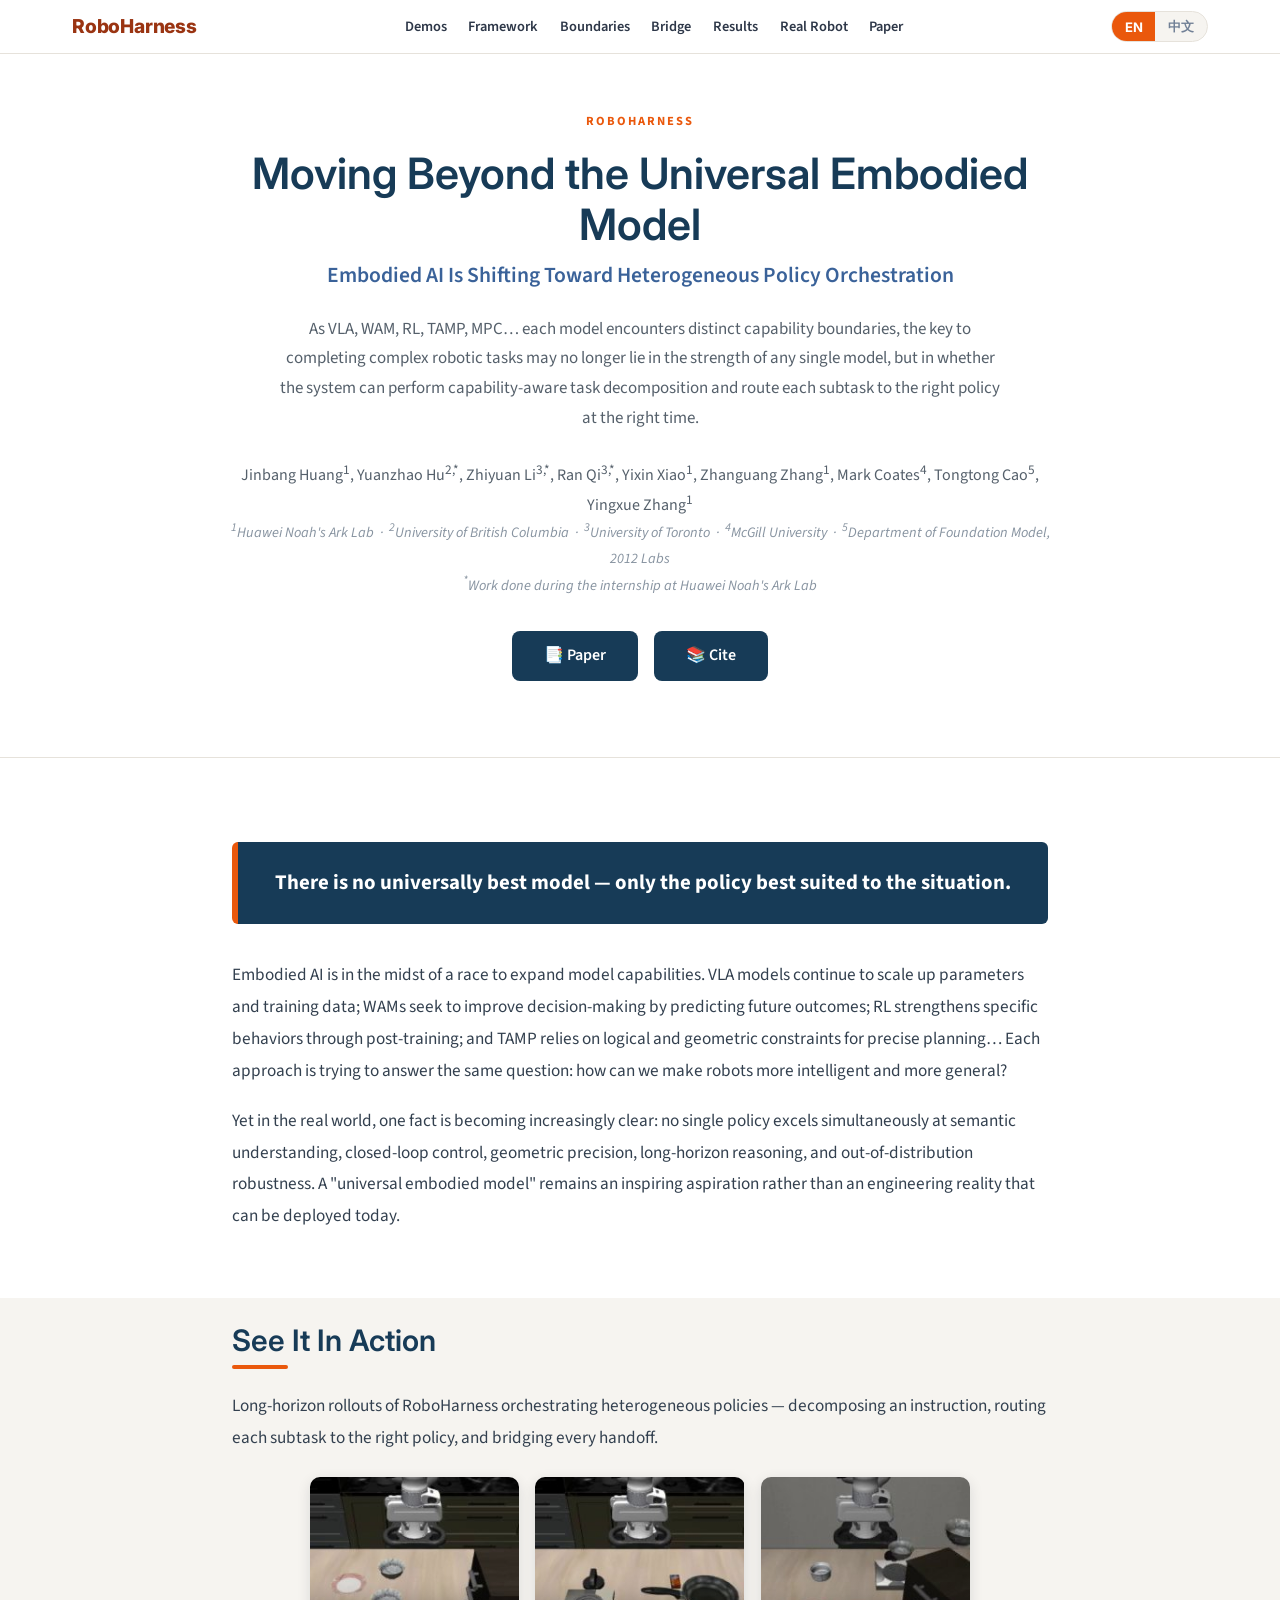
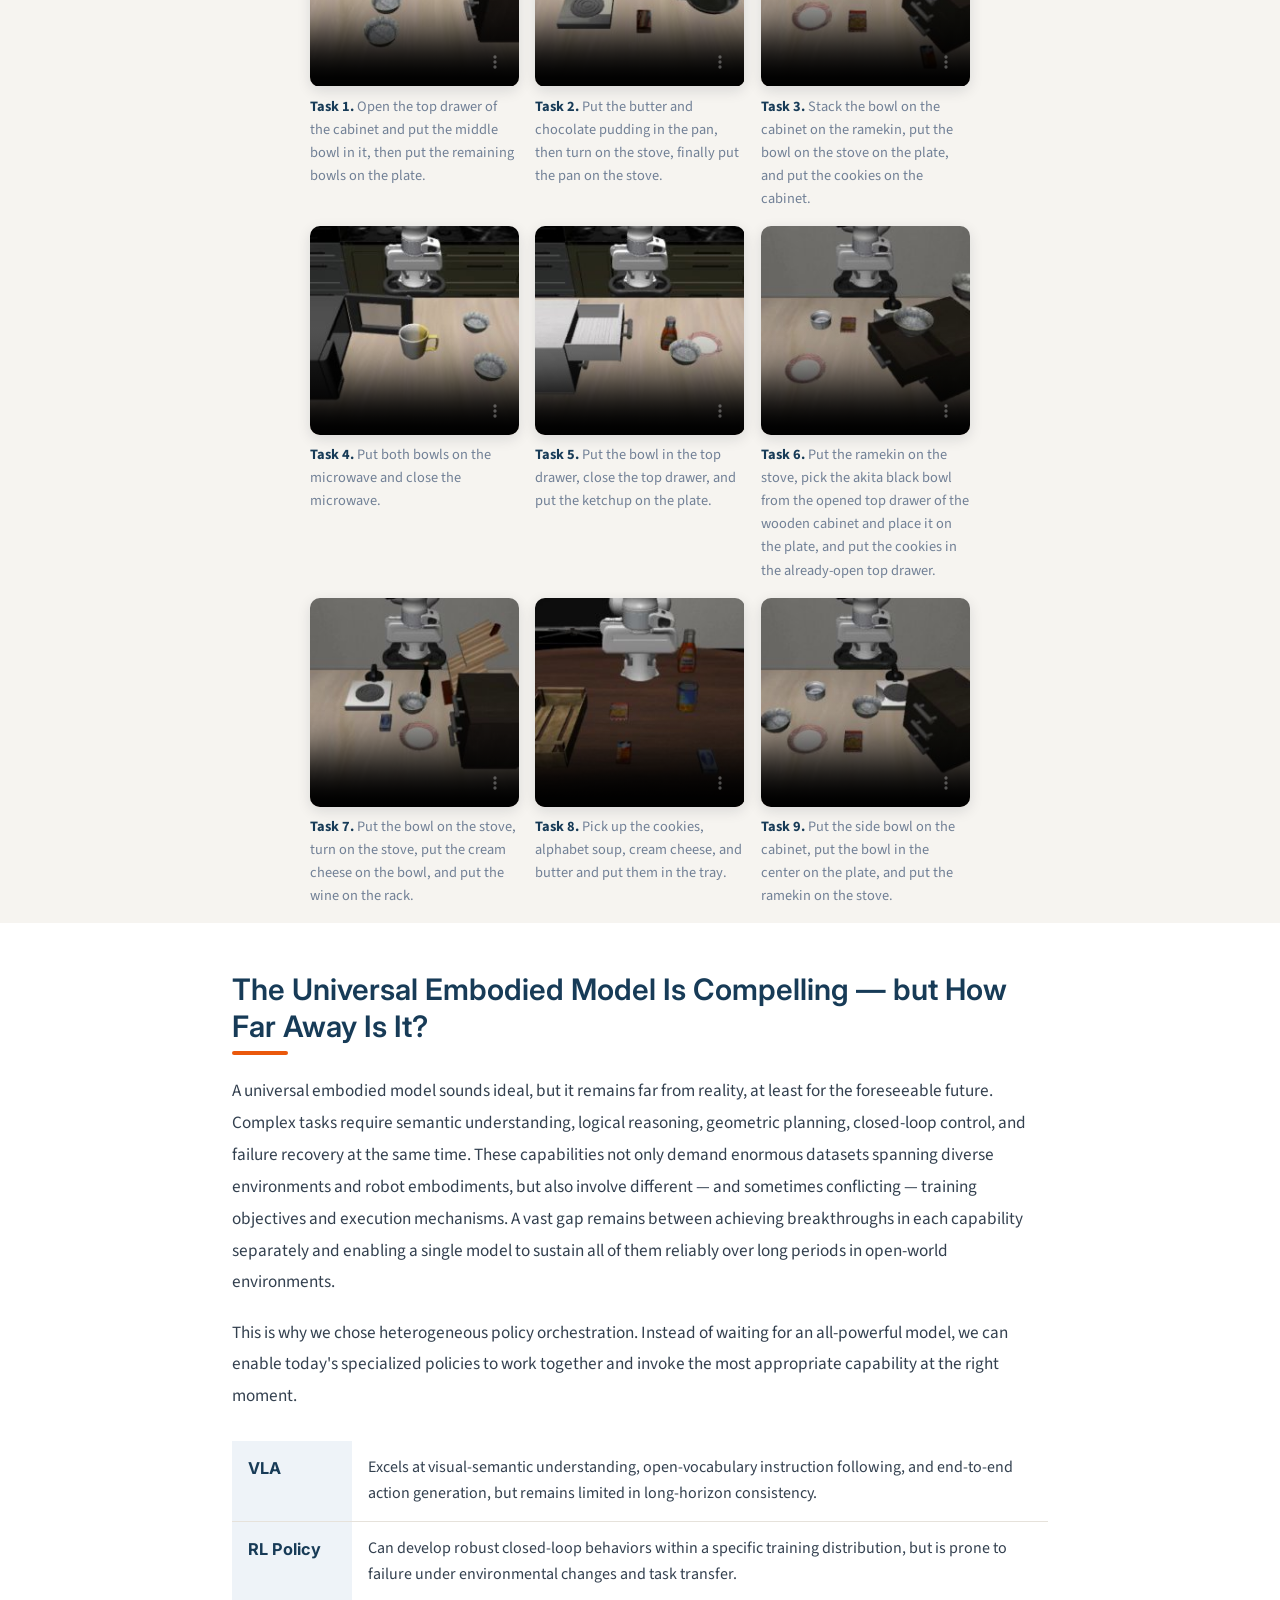
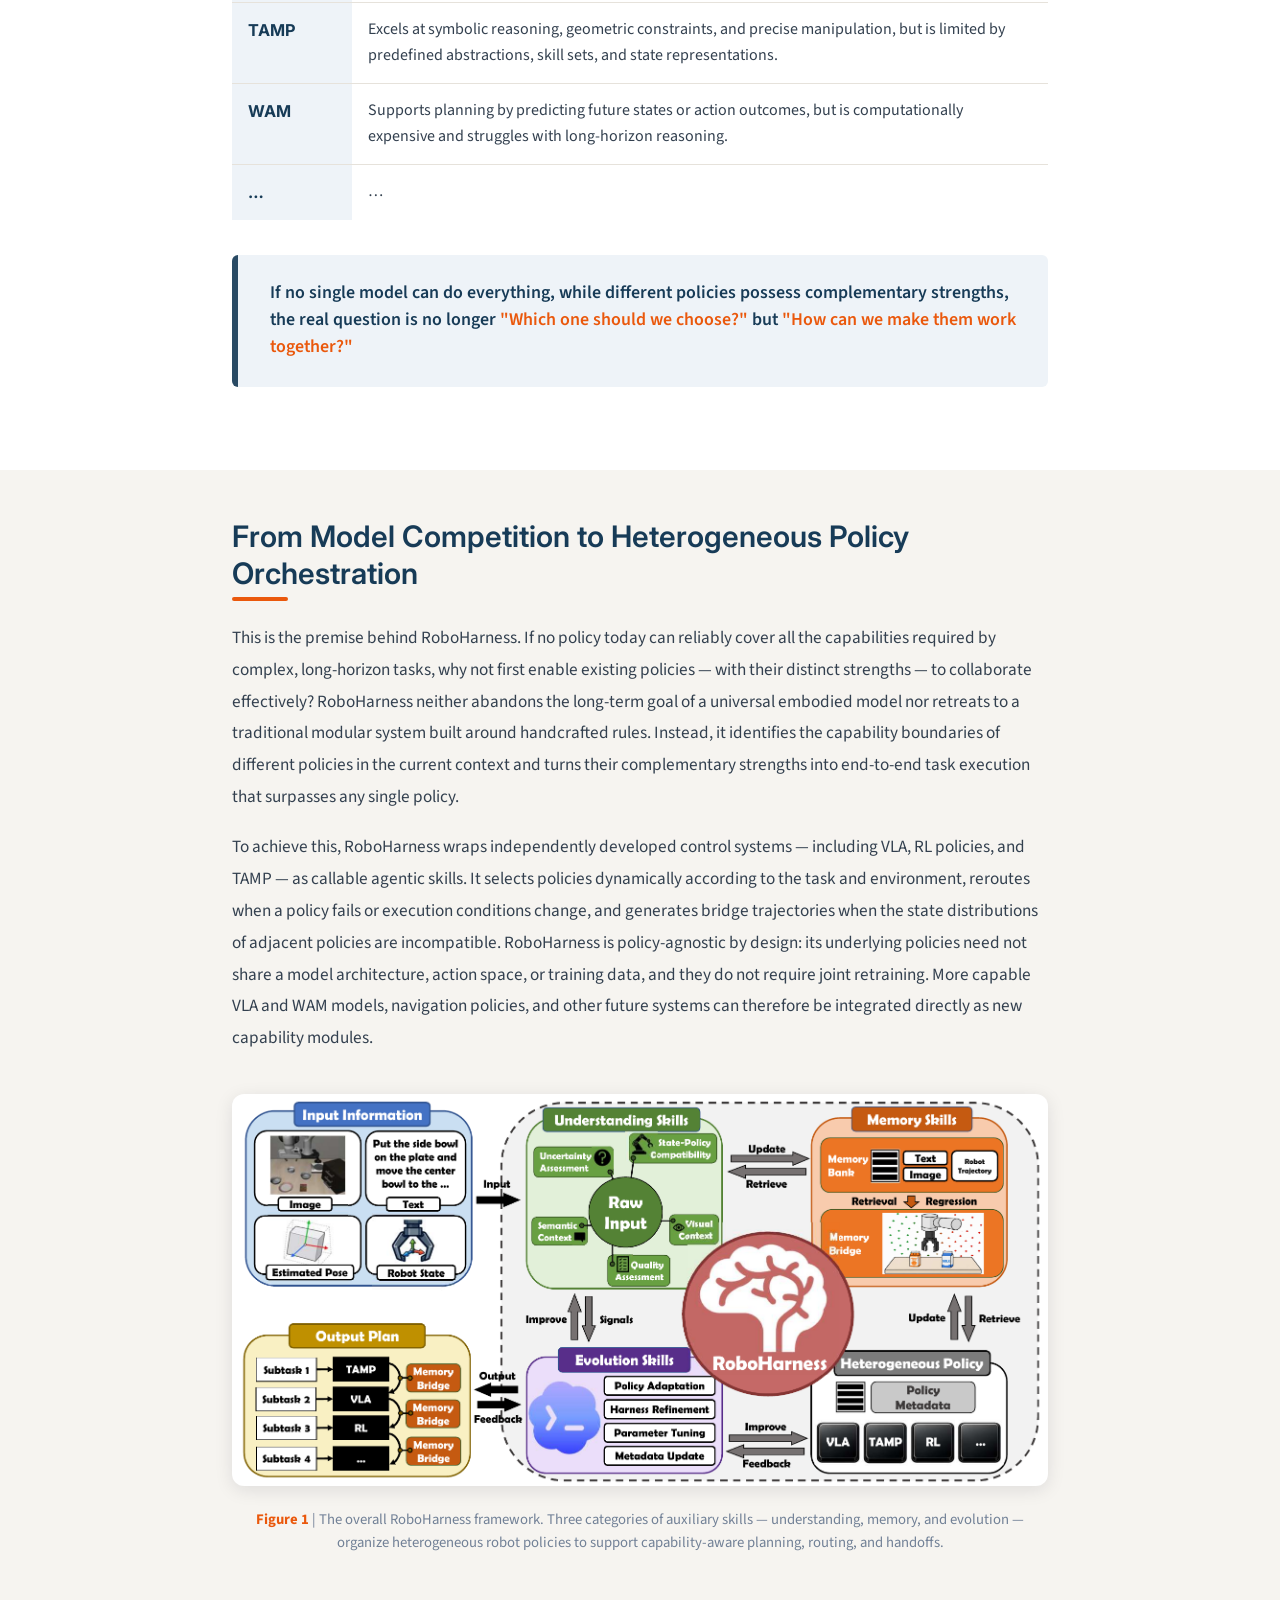
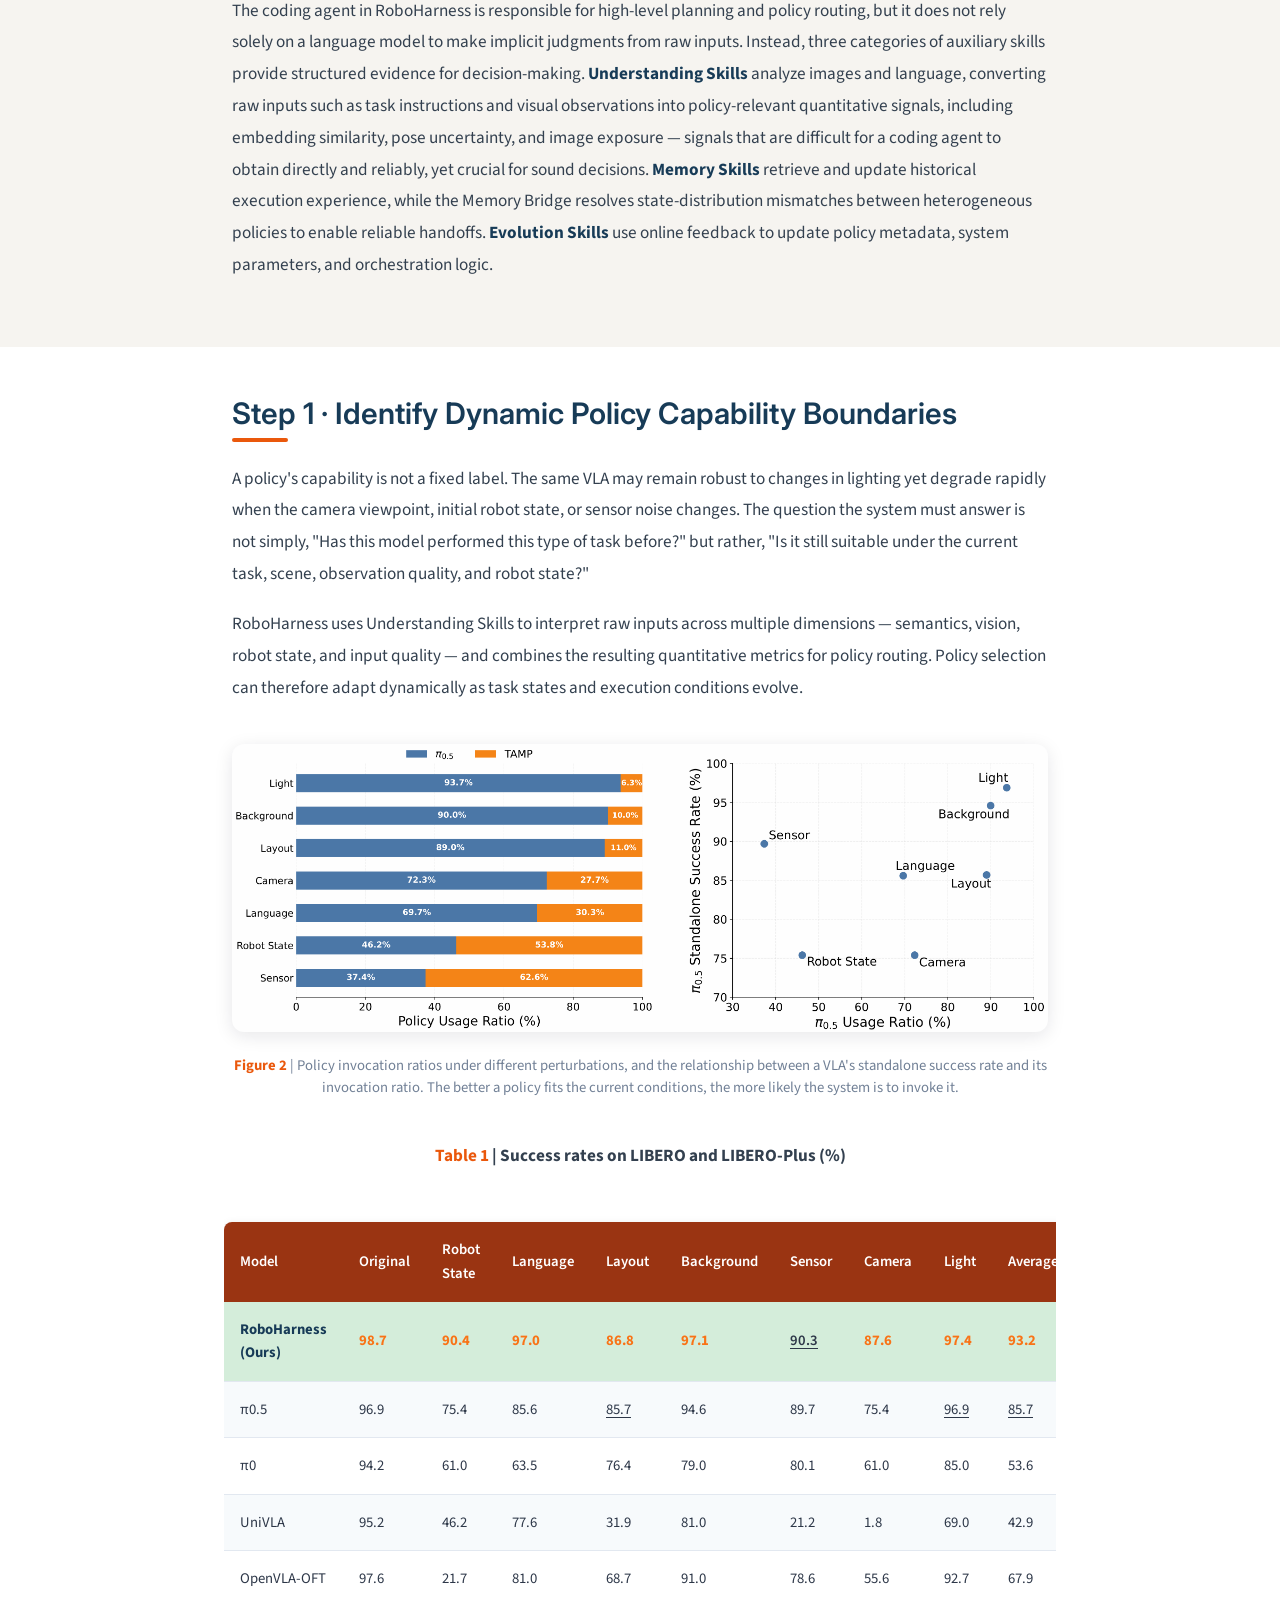
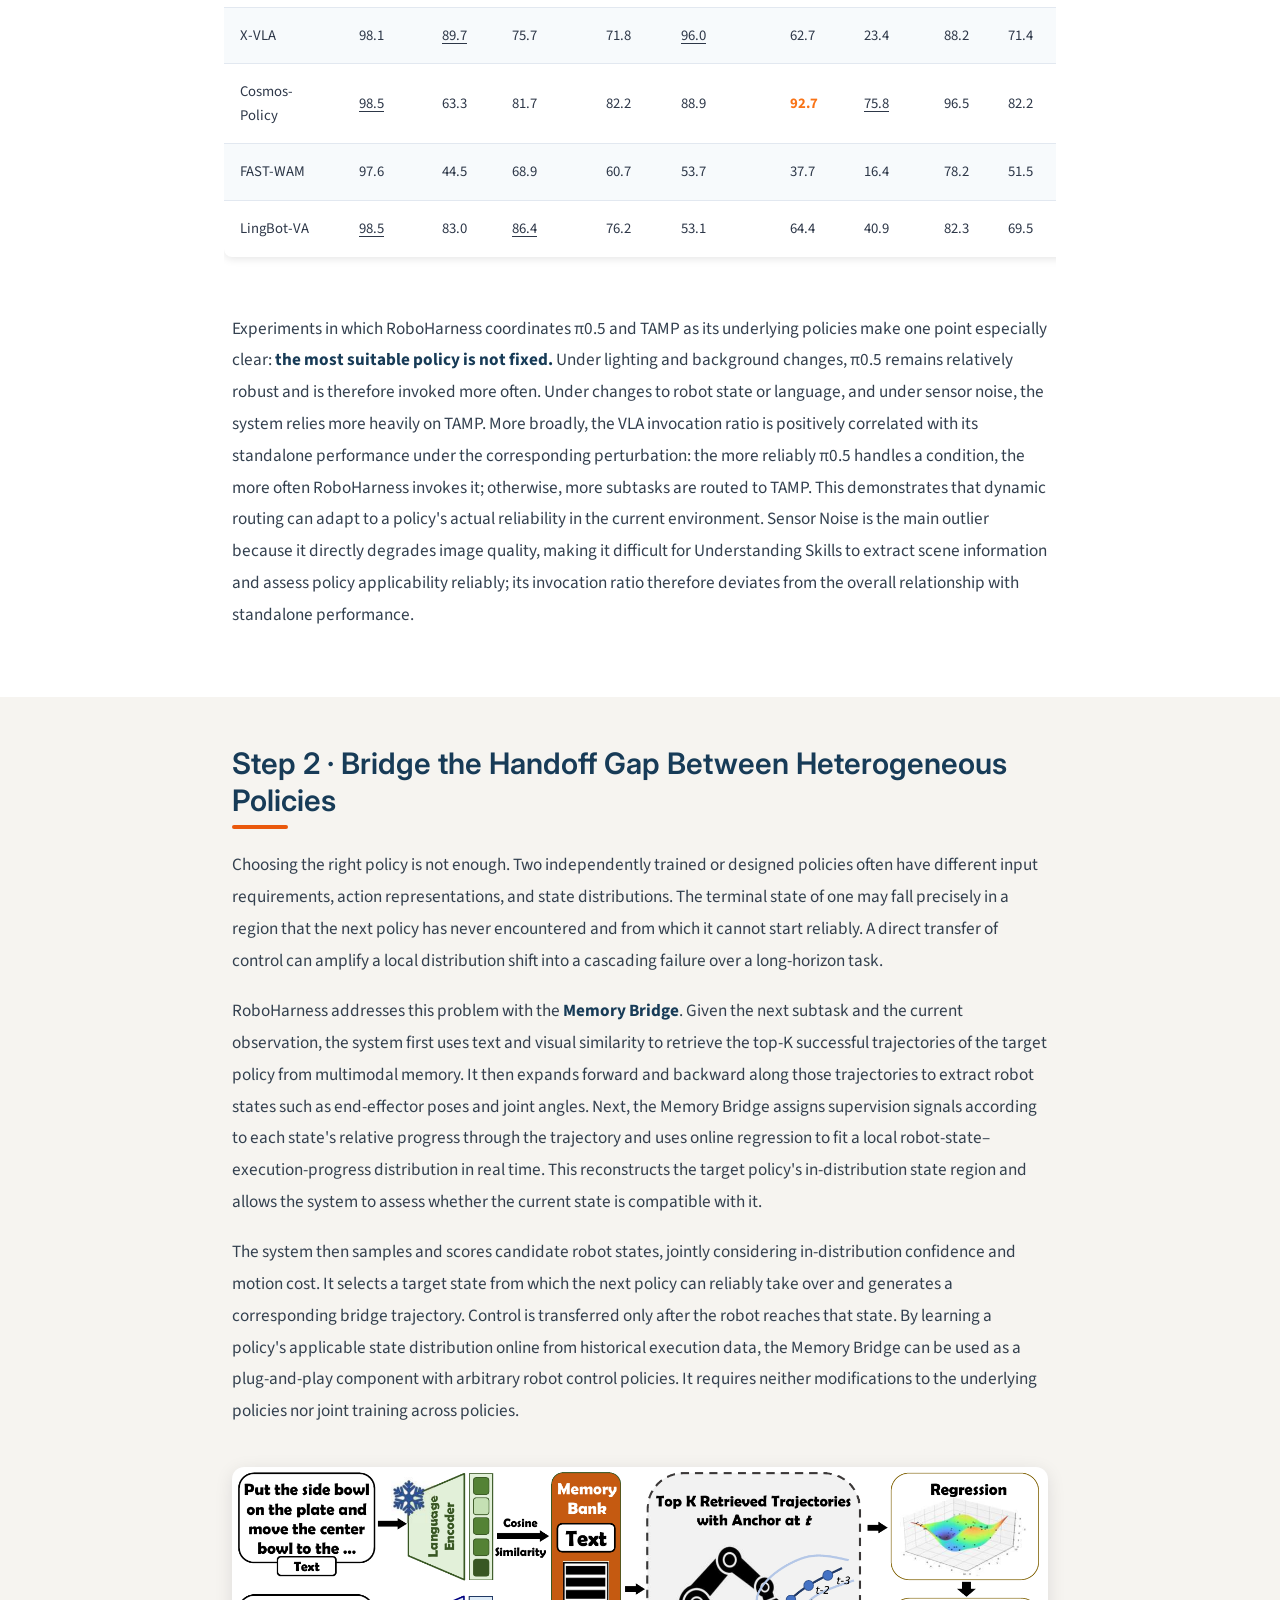
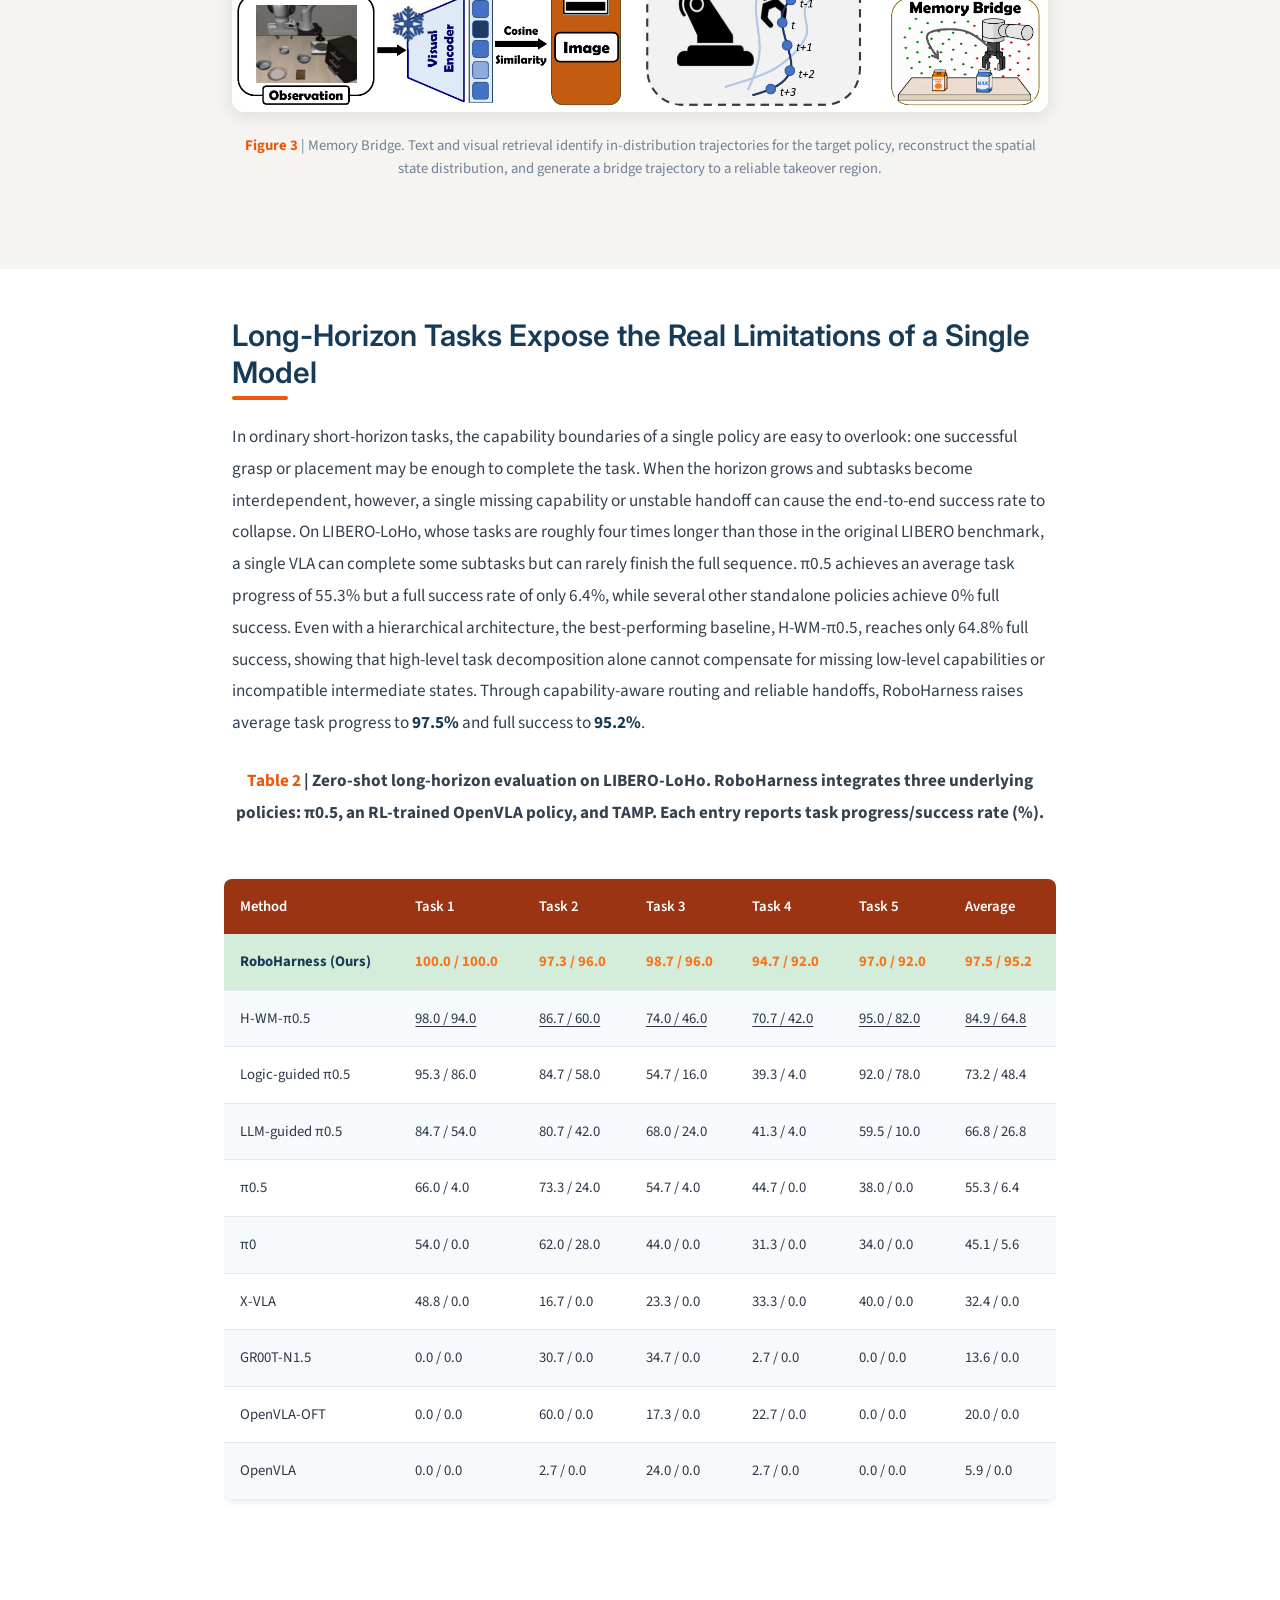
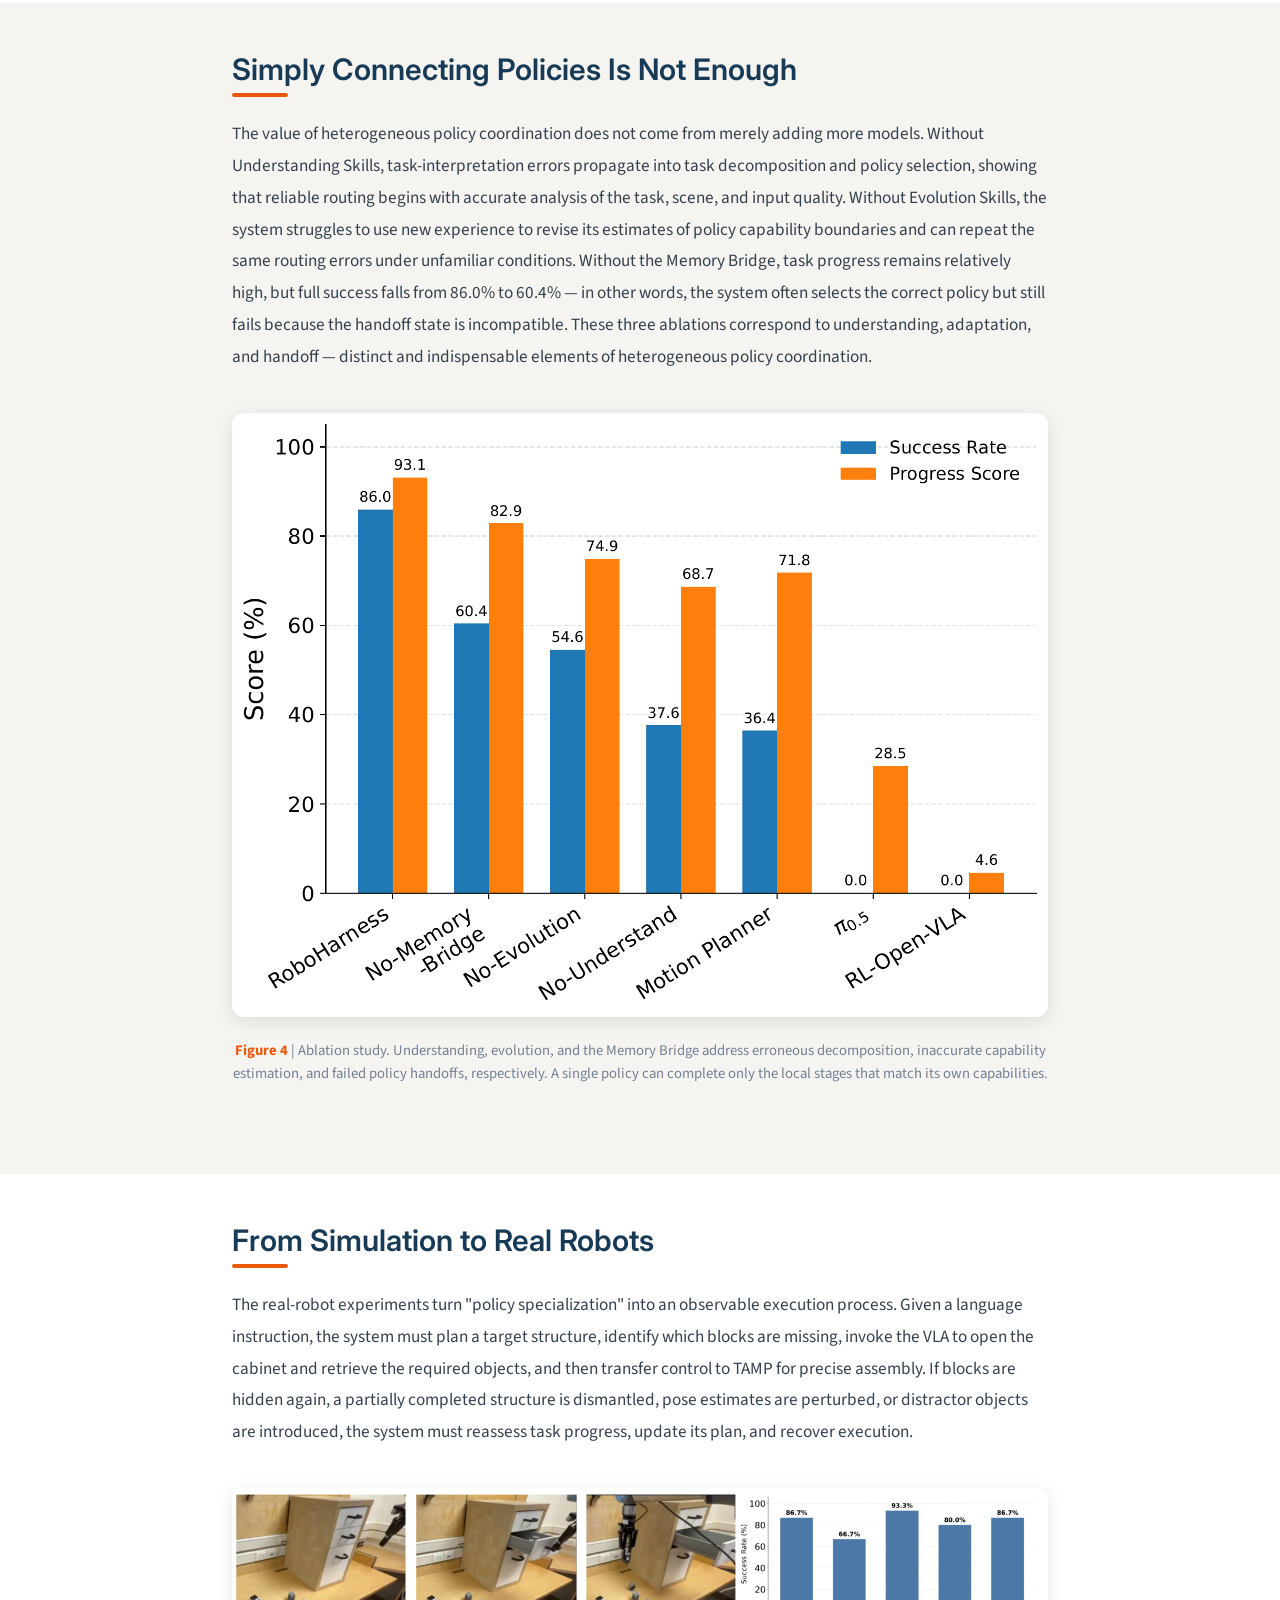
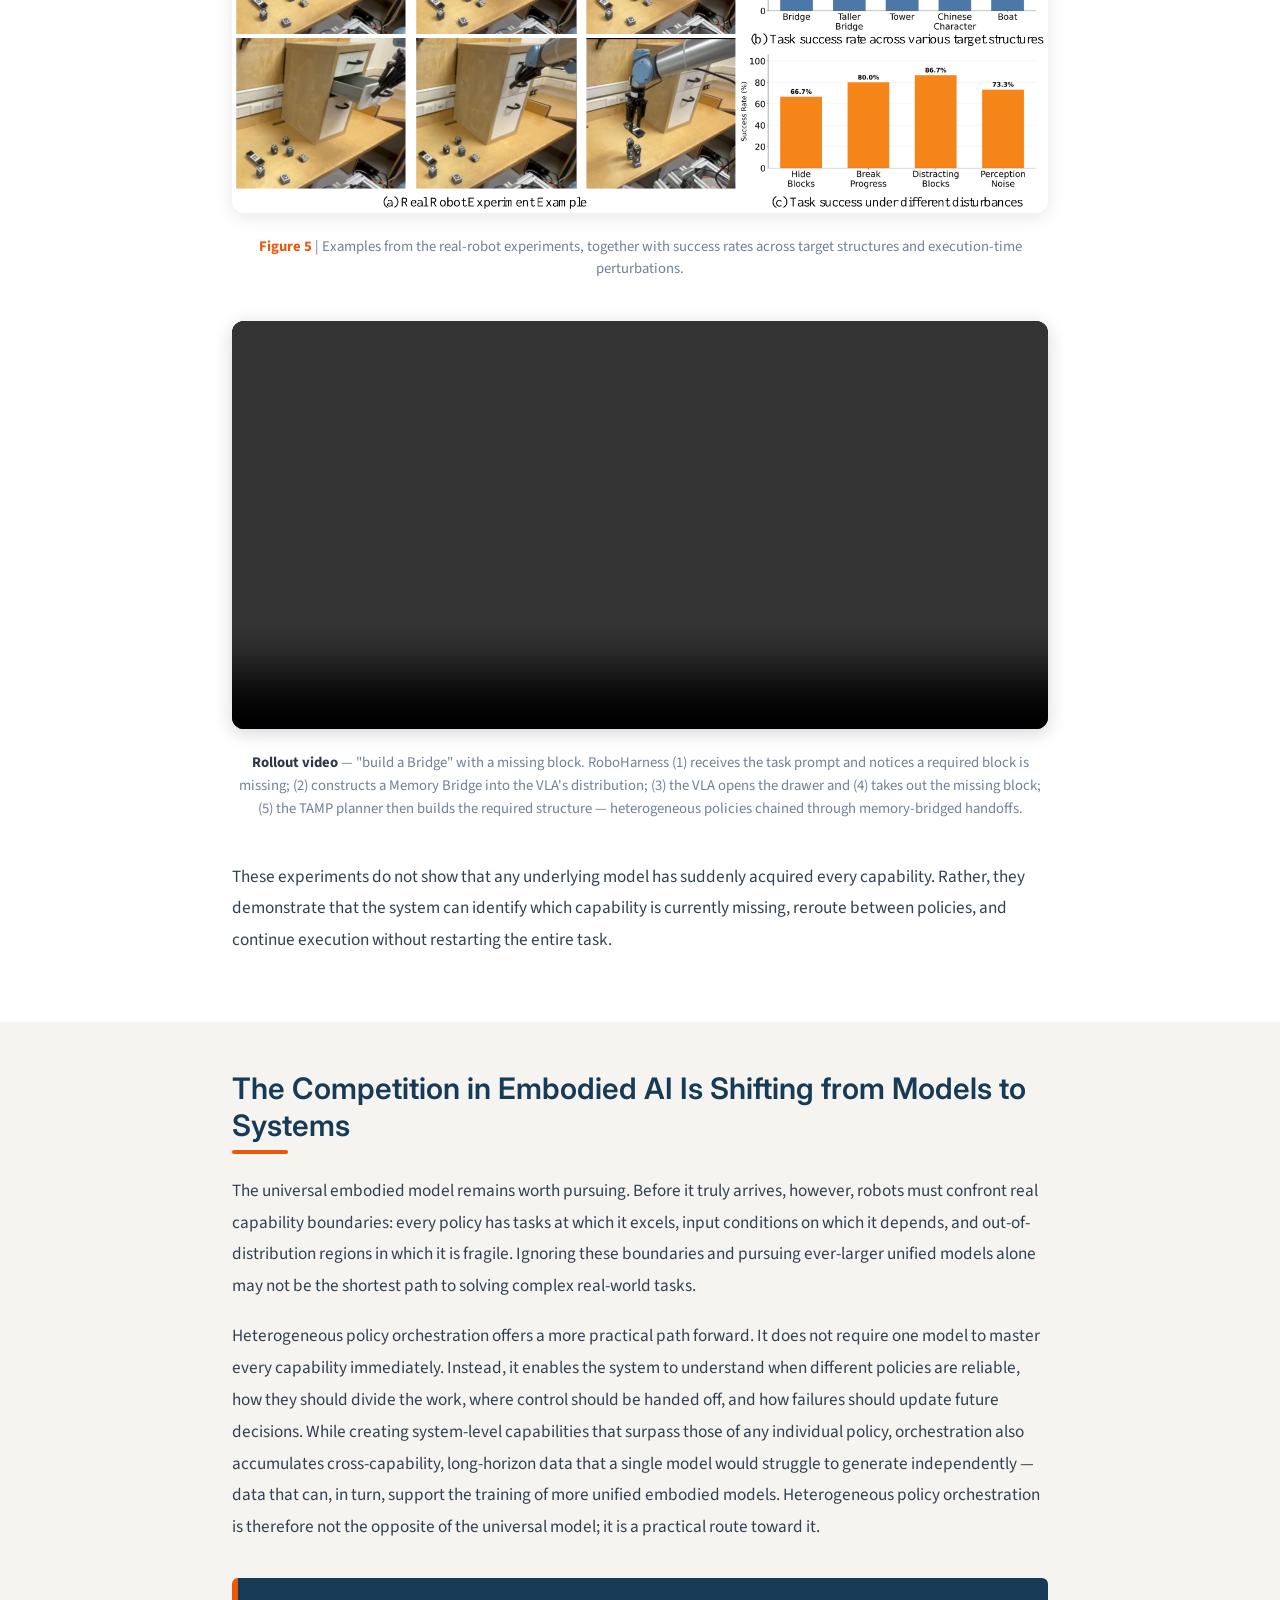
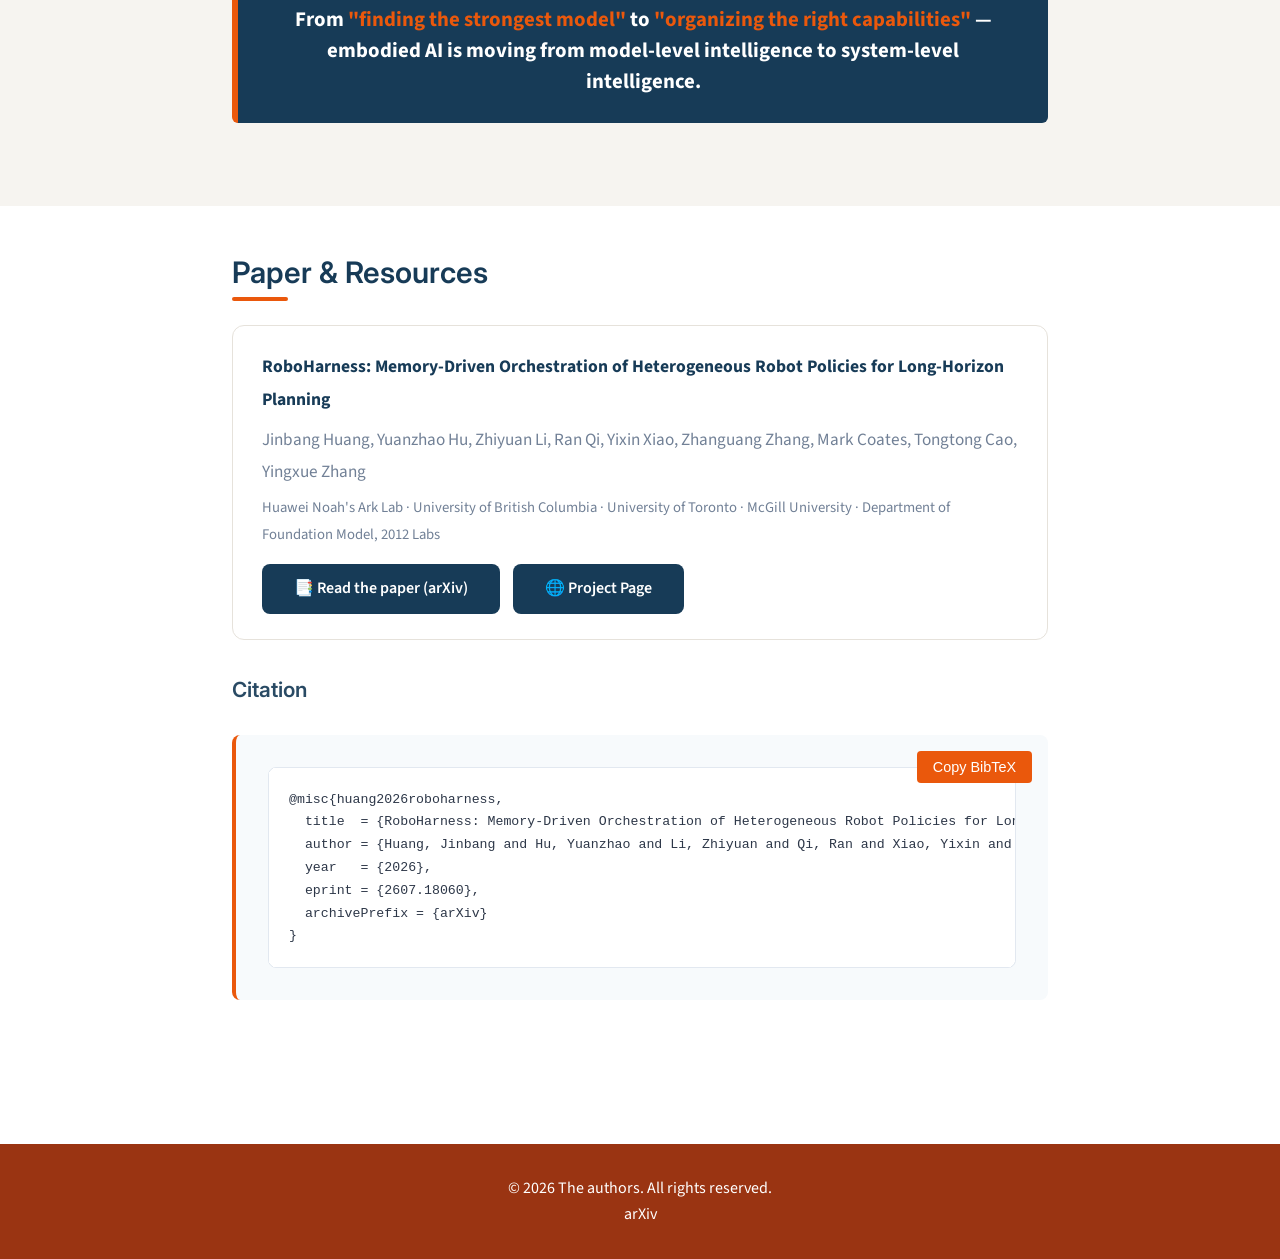
==== commit 3967191f: "Hide Code links from the webpage Remove the GitHub repo links from the hero buttons, the Paper & Res" ====
--- a/docs/index.html
+++ b/docs/index.html
@@ -66,7 +66,6 @@
 
             <div class="hero-buttons">
                 <a href="https://arxiv.org/abs/2607.18060" class="btn btn-secondary">📑 <span class="l-en">Paper</span><span class="l-zh cjk">论文</span></a>
-                <a href="https://github.com/markli1hoshipu/RoboHarness" class="btn btn-secondary">💻 <span class="l-en">Code</span><span class="l-zh cjk">代码</span></a>
                 <a href="#paper" class="btn btn-secondary">📚 <span class="l-en">Cite</span><span class="l-zh cjk">引用</span></a>
             </div>
         </div>
@@ -408,7 +407,6 @@
                 <div class="links">
                     <a href="https://arxiv.org/abs/2607.18060" class="btn btn-ink">📑 <span class="l-en">Read the paper (arXiv)</span><span class="l-zh cjk">阅读论文（arXiv）</span></a>
                     <a href="https://robo-harness.com" class="btn btn-ink">🌐 <span class="l-en">Project Page</span><span class="l-zh cjk">项目主页</span></a>
-                    <a href="https://github.com/markli1hoshipu/RoboHarness" class="btn btn-ink">💻 <span class="l-en">Code</span><span class="l-zh cjk">代码</span></a>
                 </div>
             </div>
 
@@ -433,8 +431,7 @@
         <div class="container">
             <p>&copy; 2026 The authors. All rights reserved.</p>
             <p>
-                <a href="https://arxiv.org/abs/2607.18060">arXiv</a> |
-                <a href="https://github.com/markli1hoshipu/RoboHarness">GitHub</a>
+                <a href="https://arxiv.org/abs/2607.18060">arXiv</a>
             </p>
         </div>
     </footer>
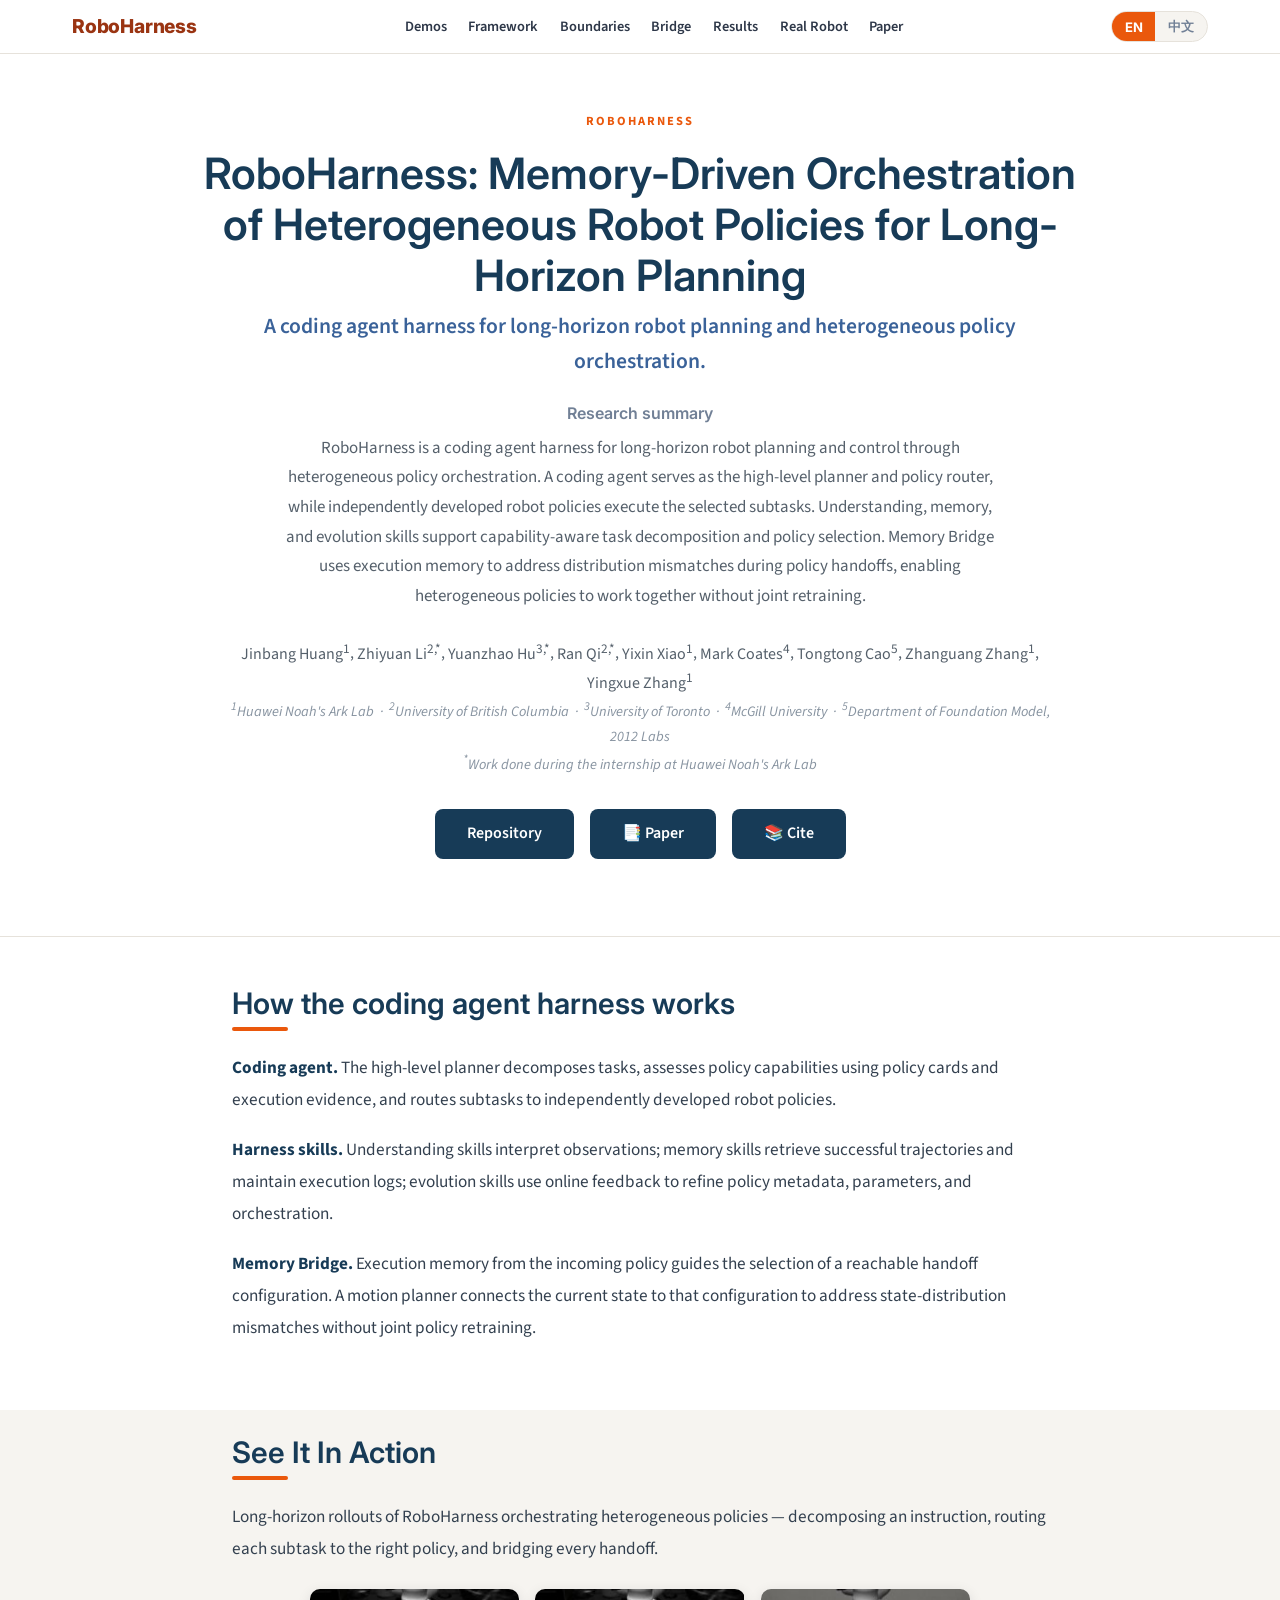
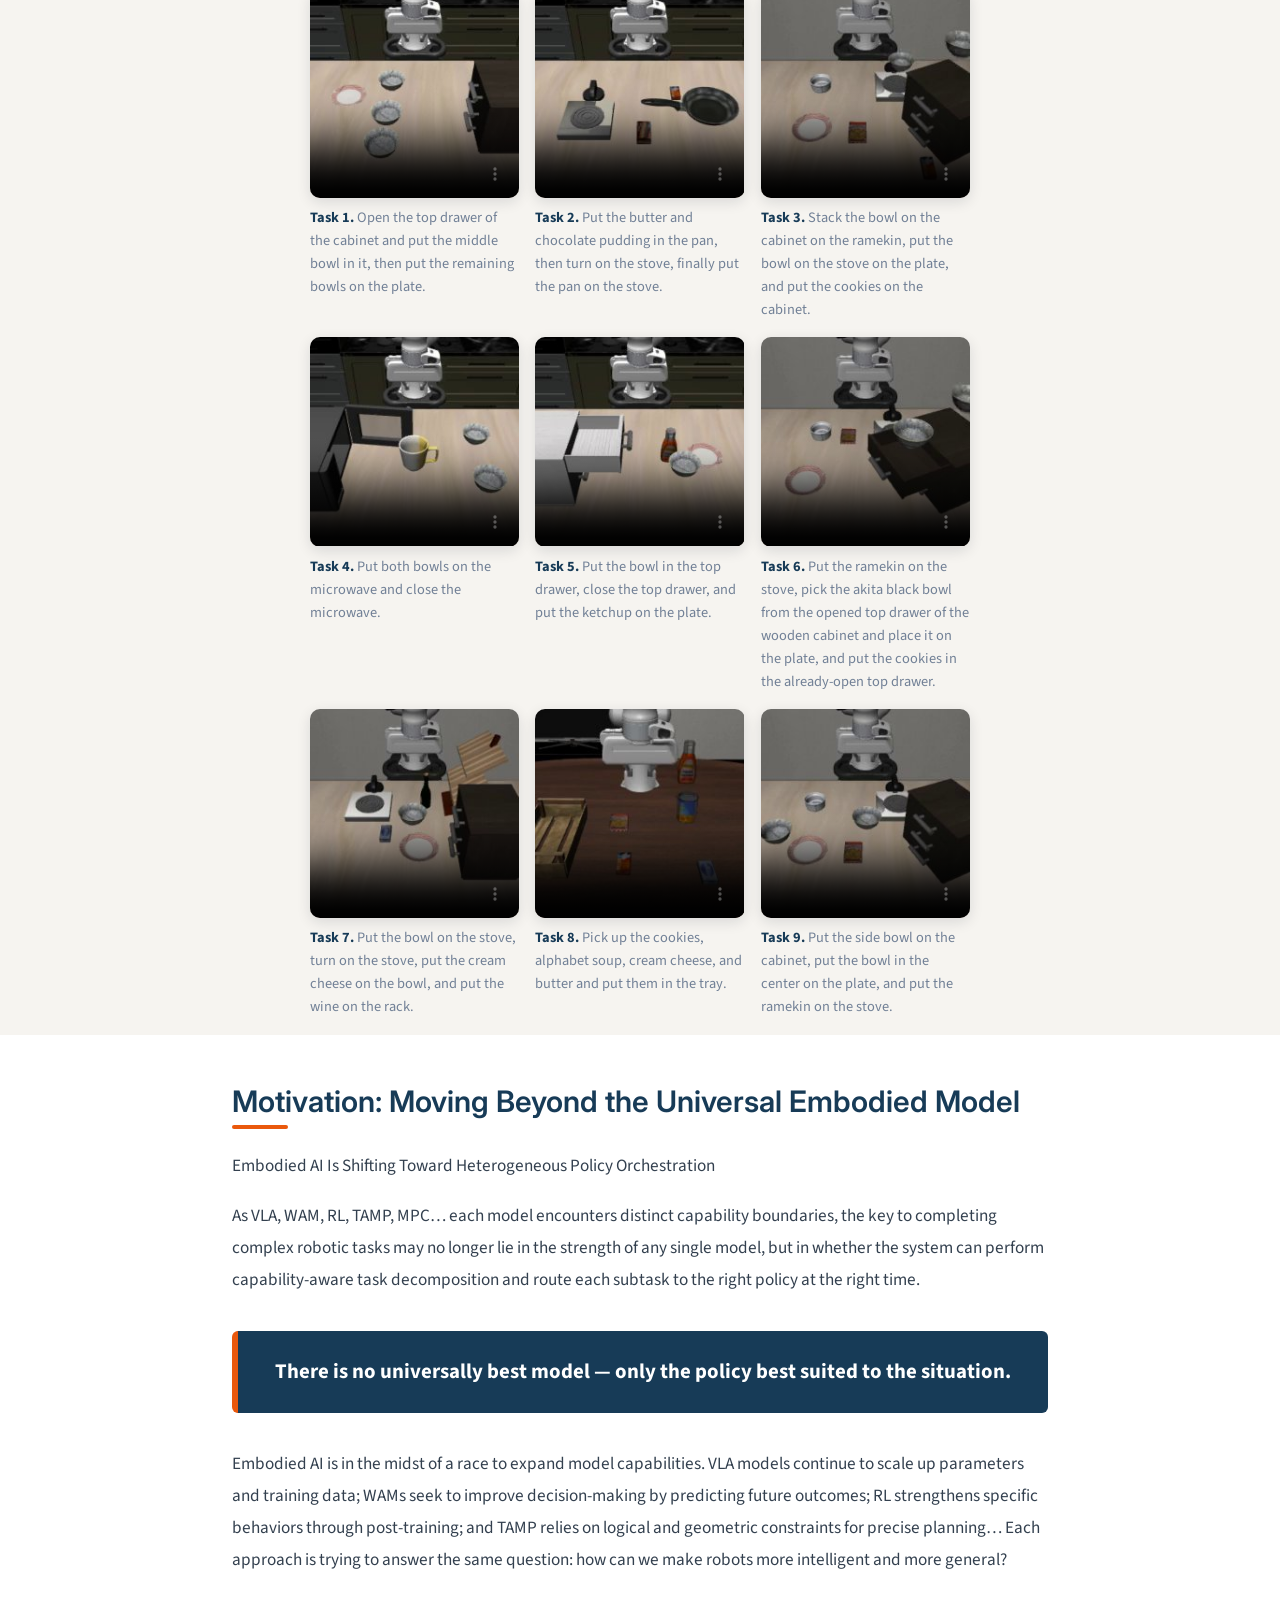
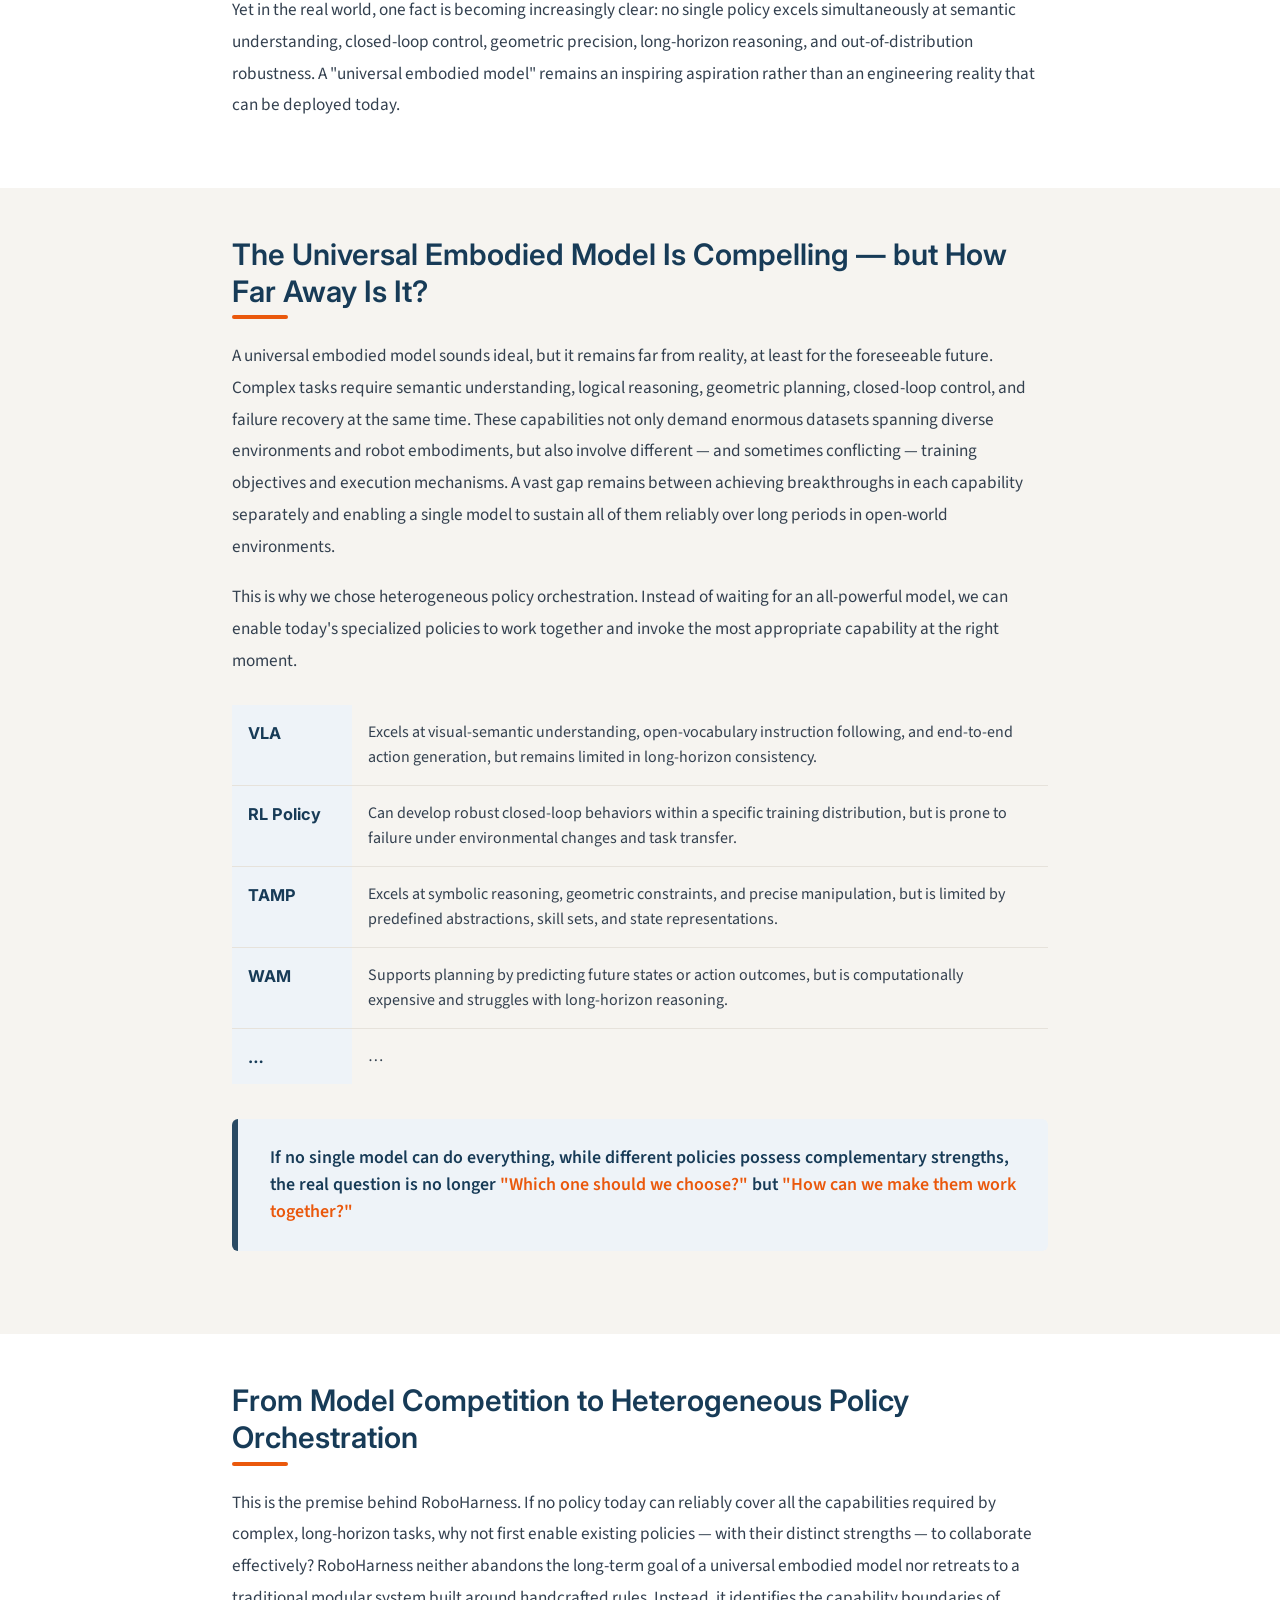
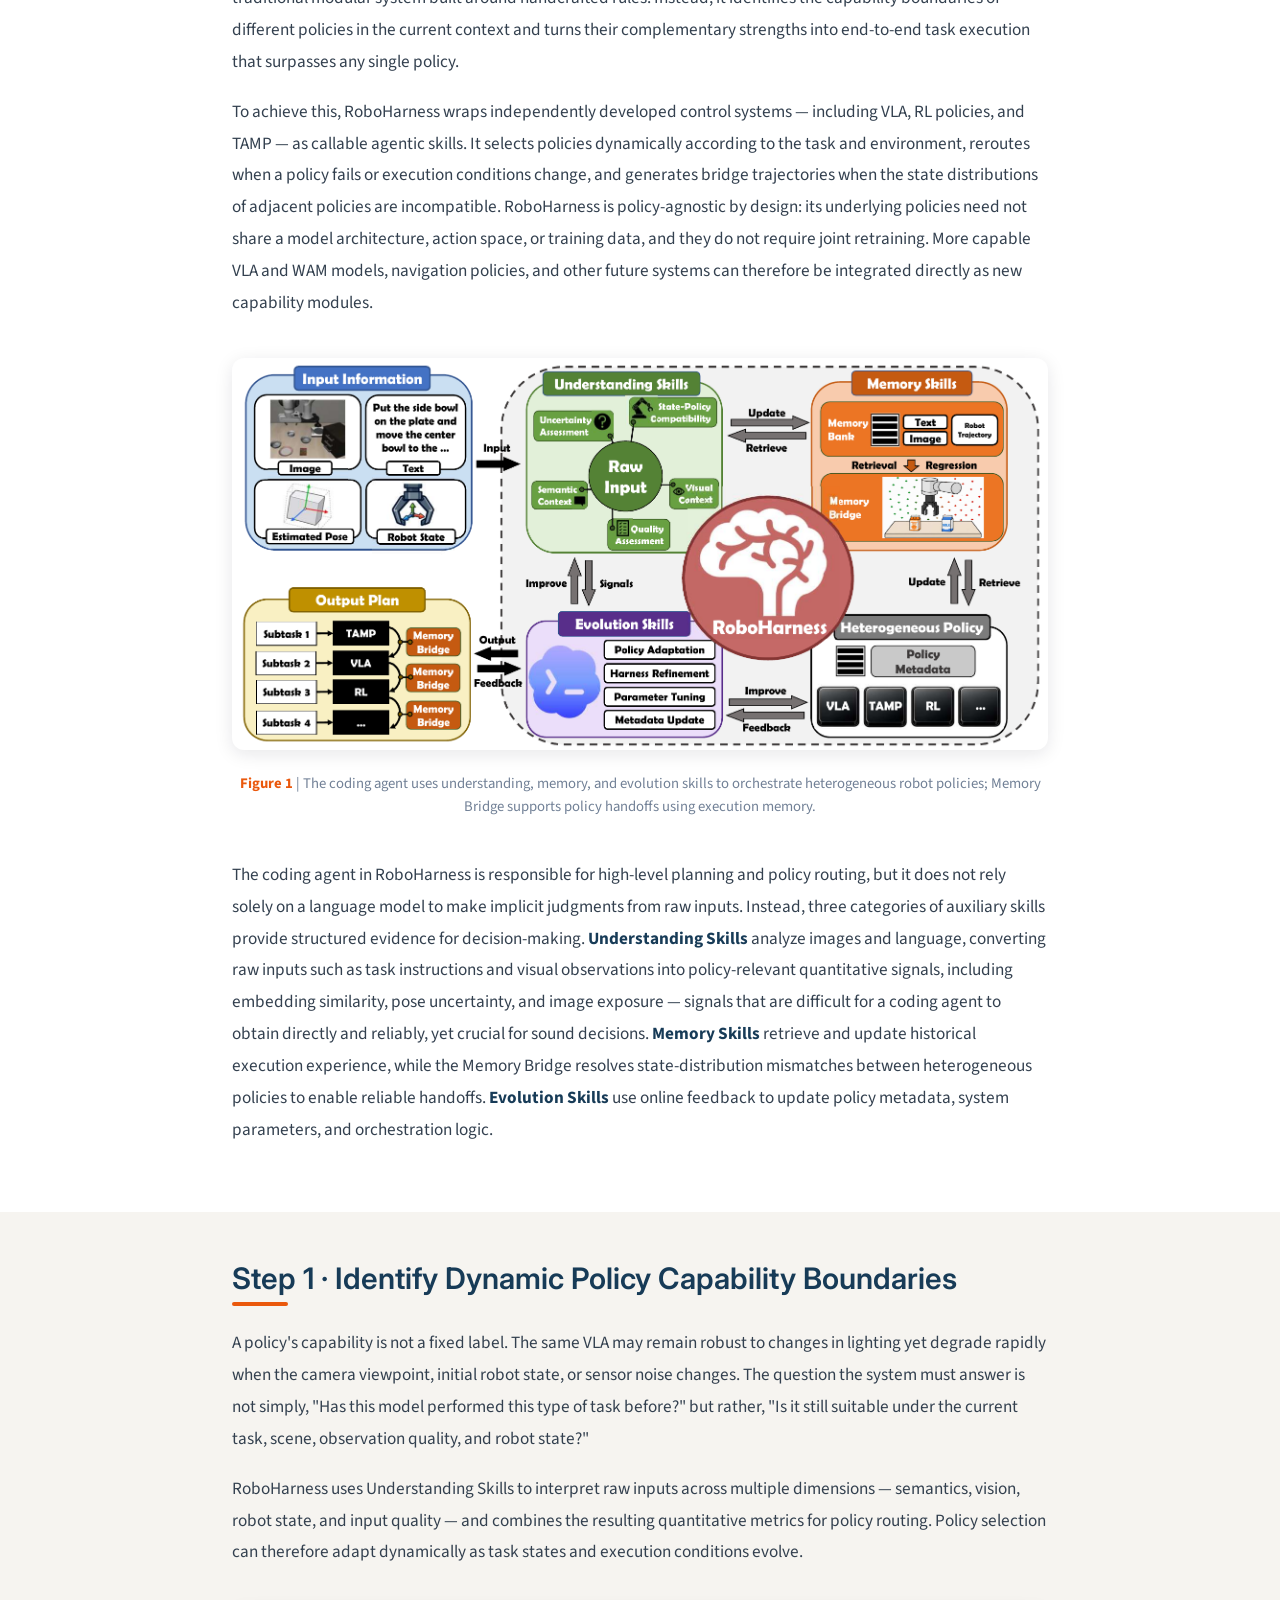
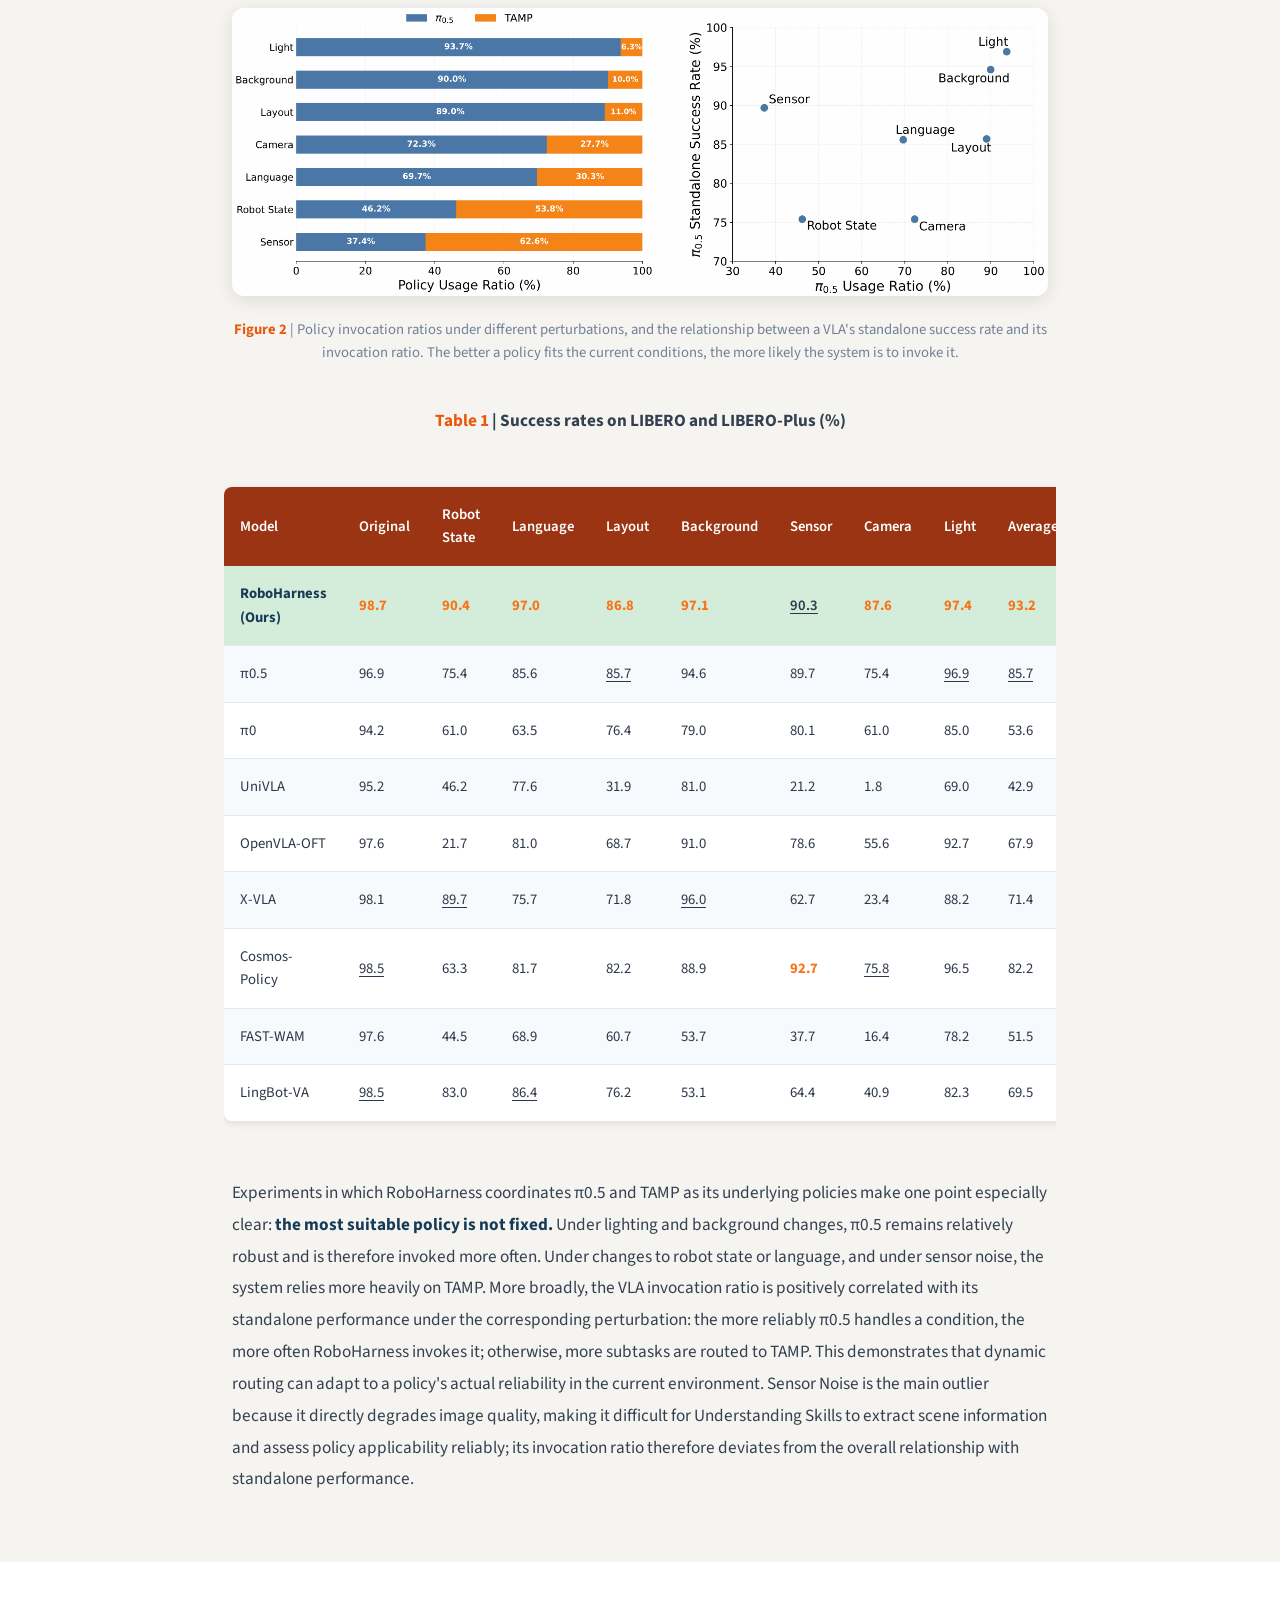
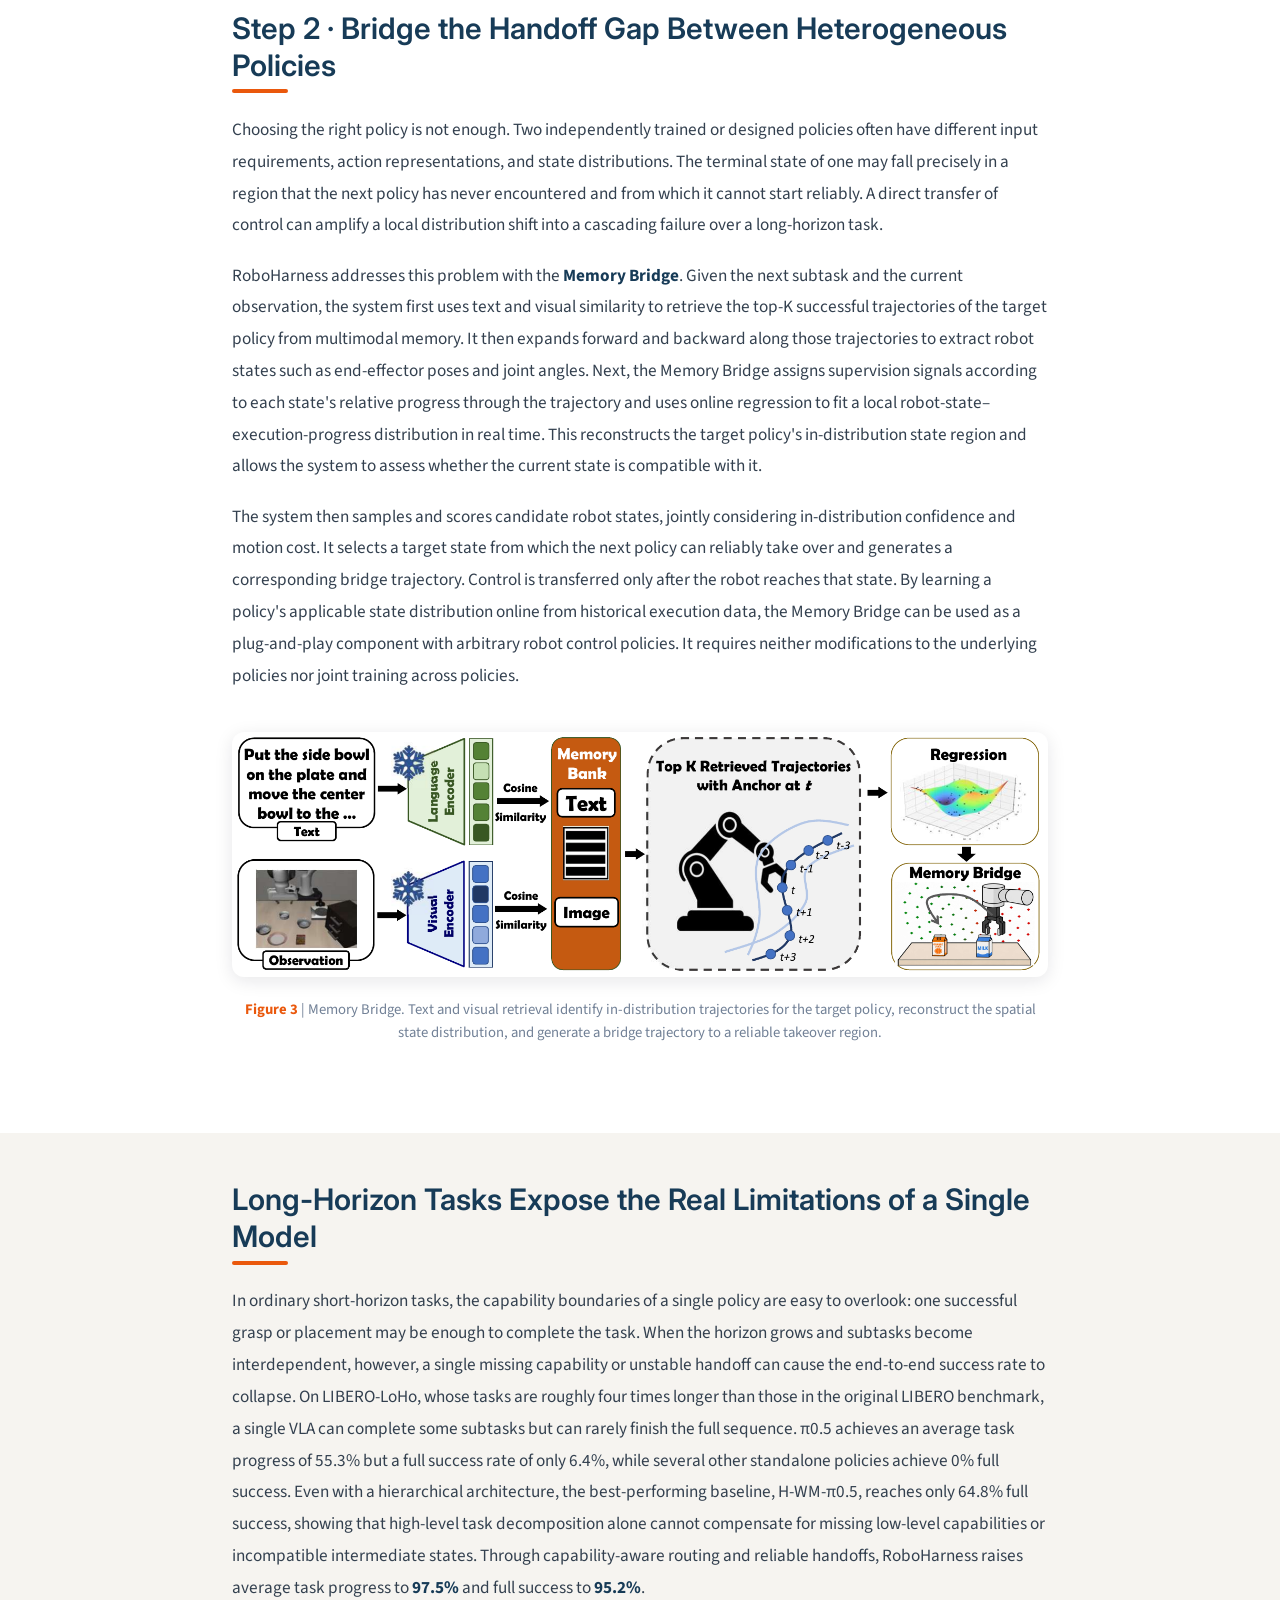
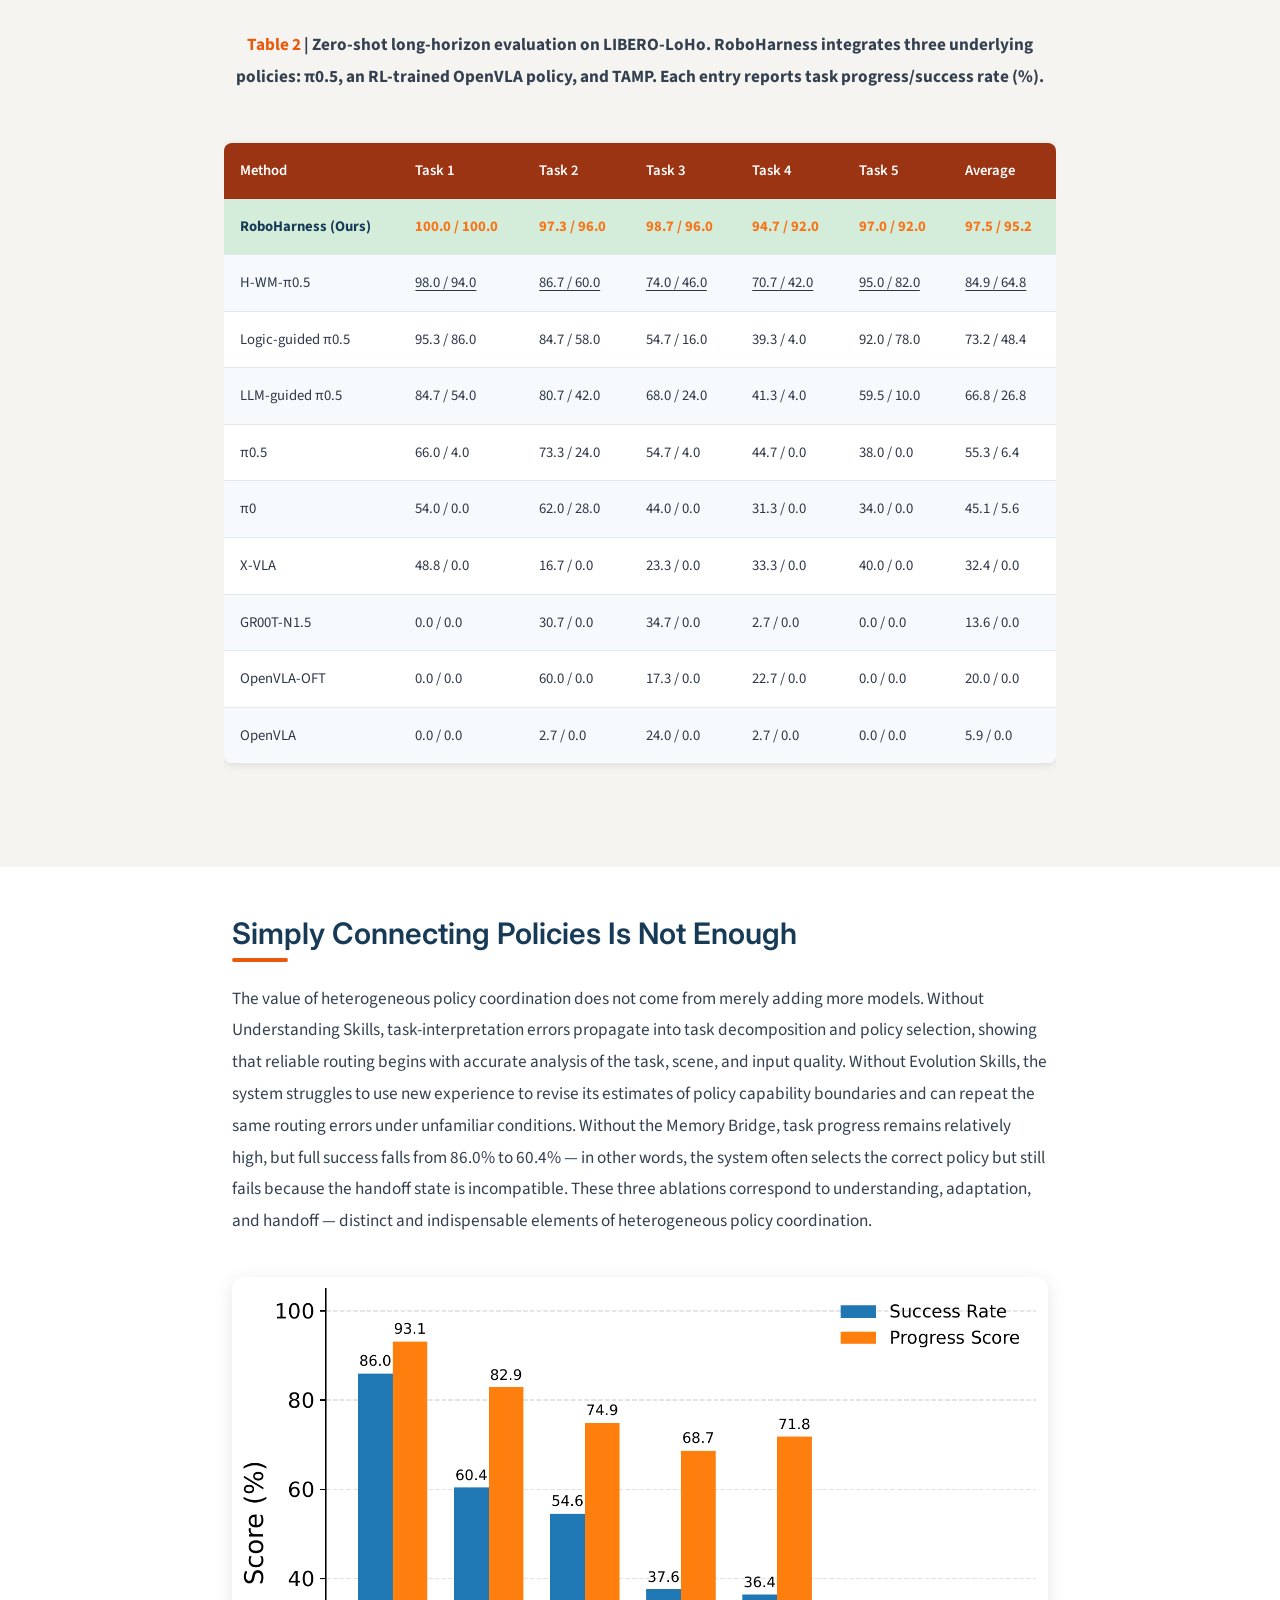
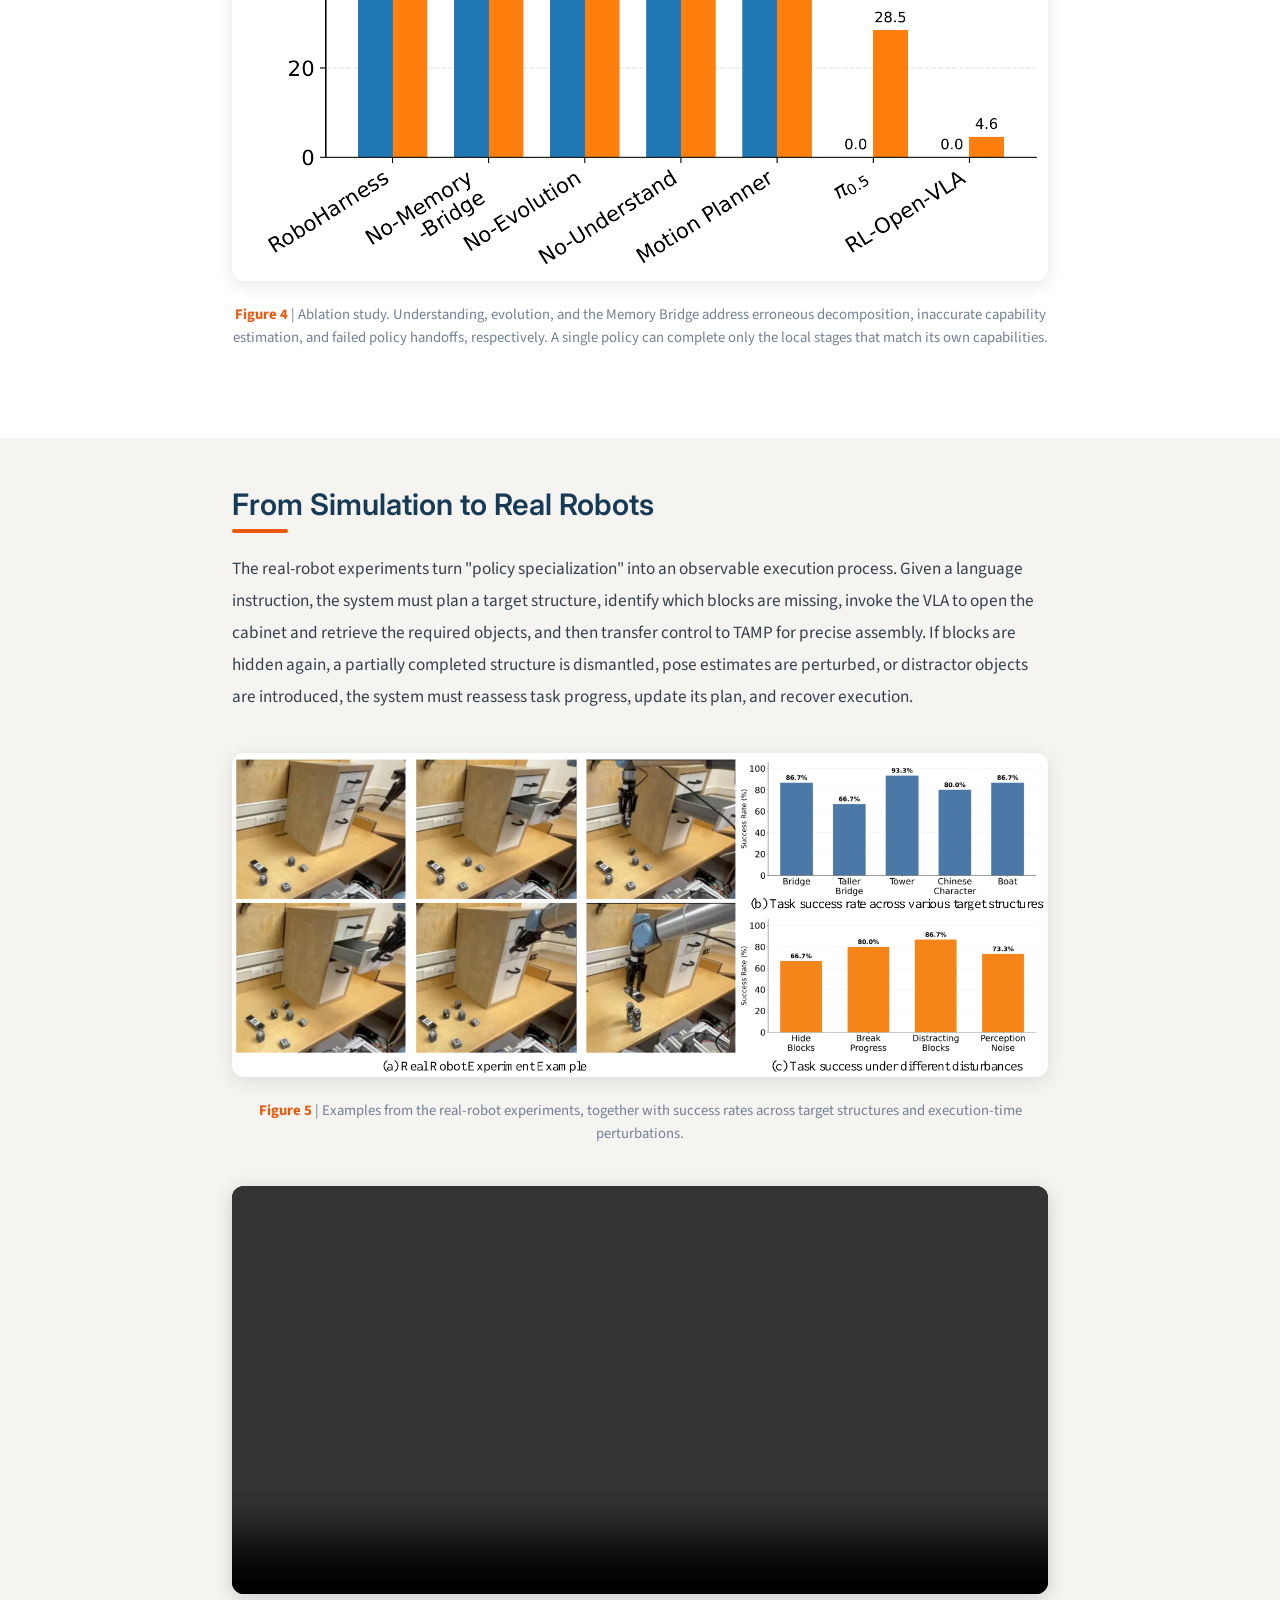
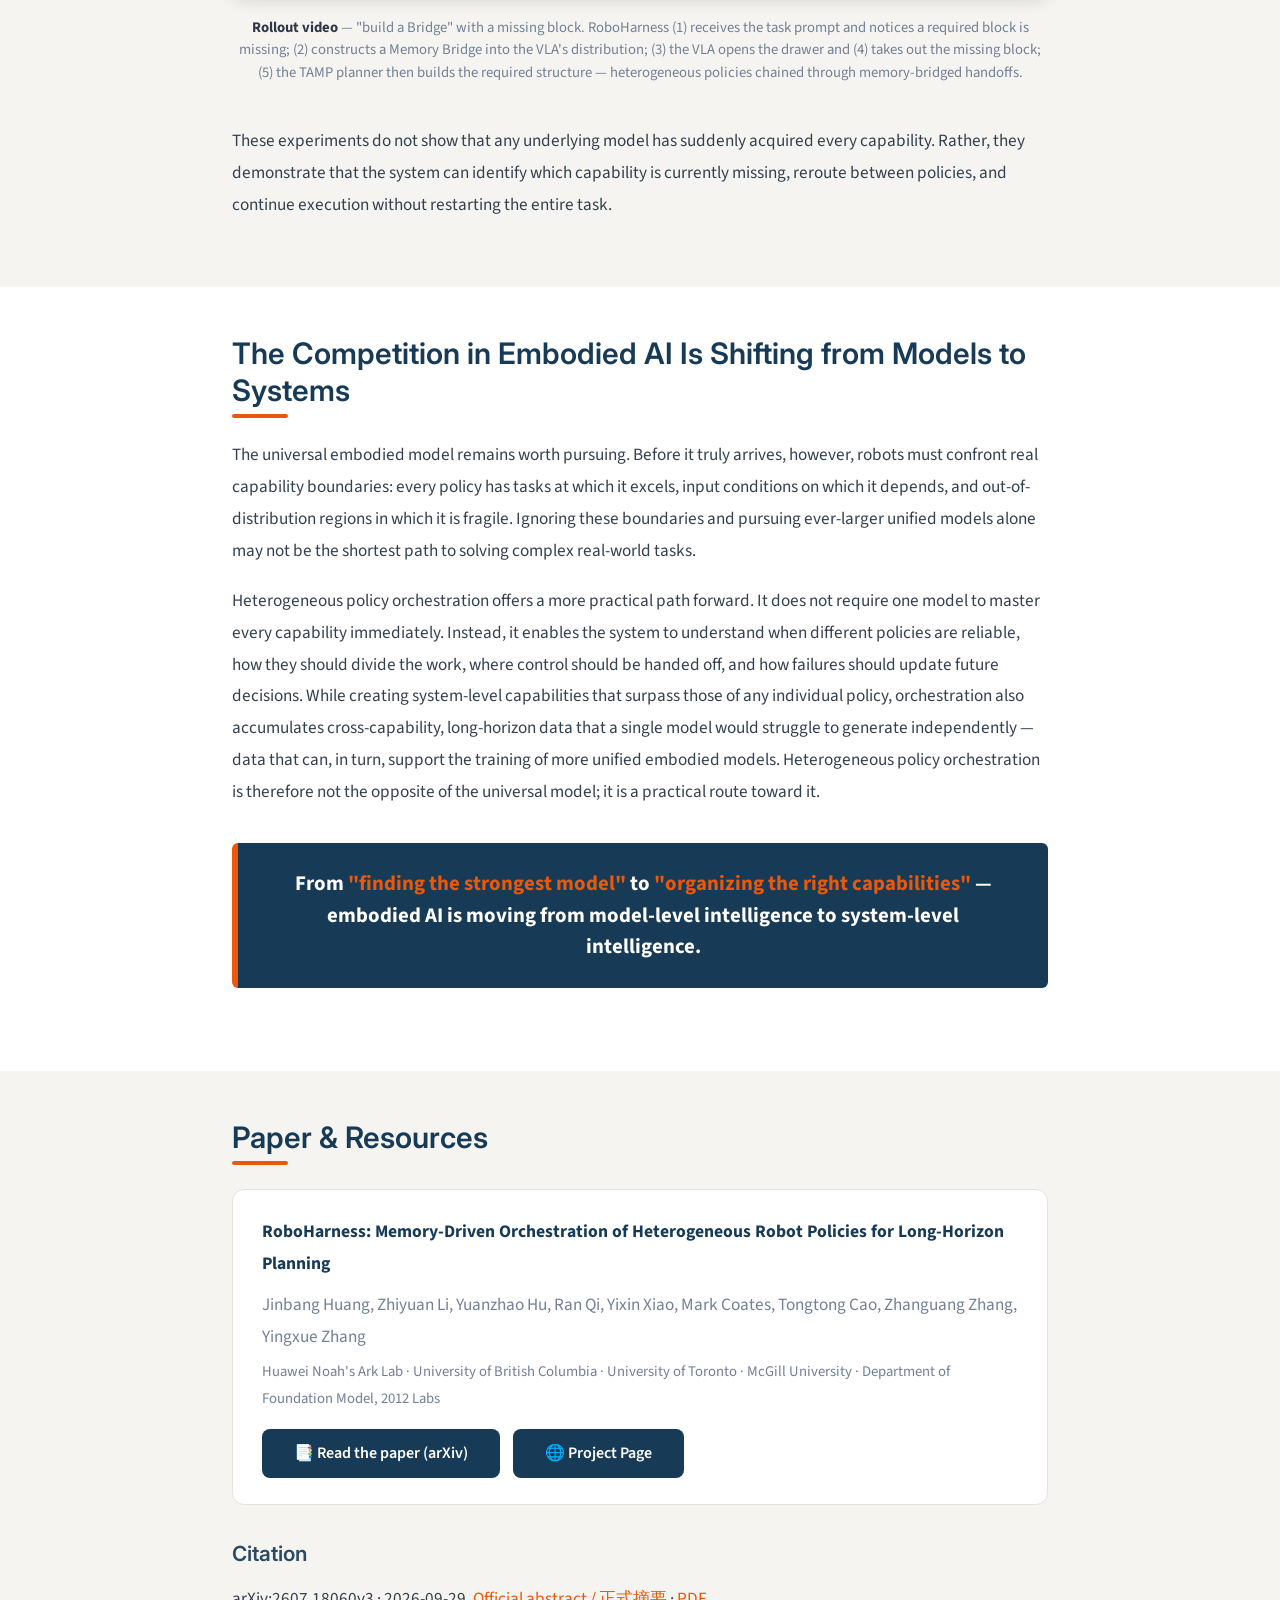
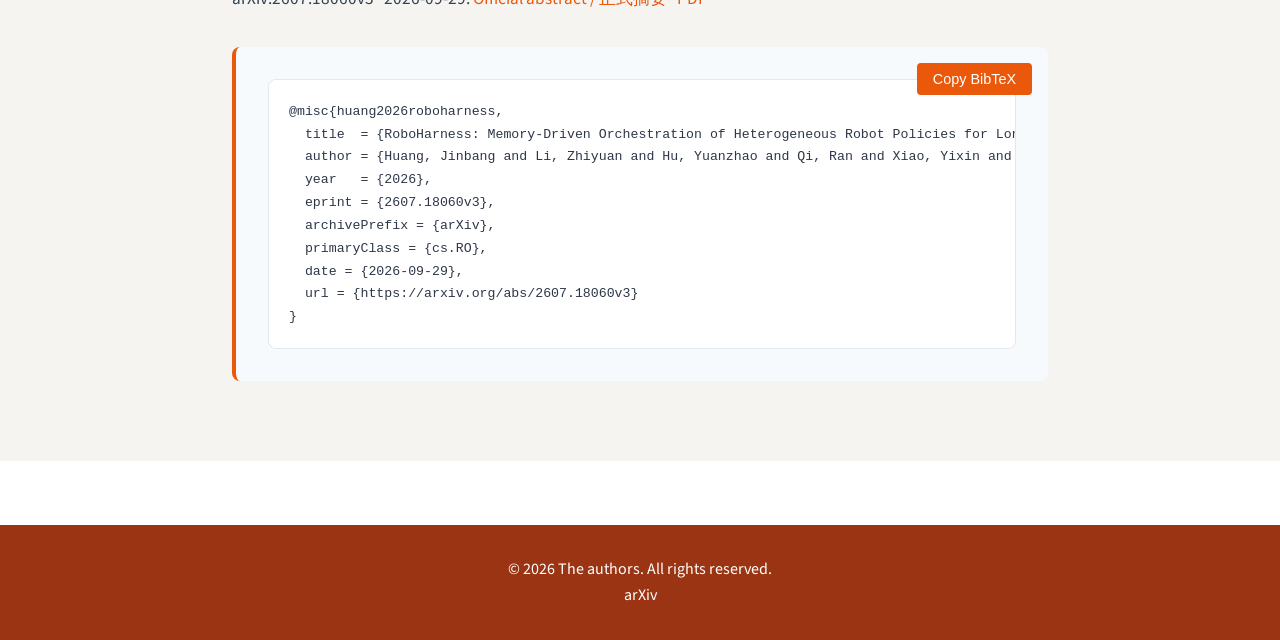
==== commit 58920503: "Clarify RoboHarness research positioning and generate consistent search metadata" ====
--- a/docs/index.html
+++ b/docs/index.html
@@ -3,12 +3,40 @@
 <head>
     <meta charset="UTF-8">
     <meta name="viewport" content="width=device-width, initial-scale=1.0">
-    <title>RoboHarness — Moving Beyond the Universal Embodied Model</title>
-    <meta name="description" content="RoboHarness: Memory-Driven Orchestration of Heterogeneous Robot Policies for Long-Horizon Planning. Embodied AI is shifting from a universal embodied model toward heterogeneous policy orchestration.">
+
     <link rel="stylesheet" href="assets/css/style.css">
     <link rel="preconnect" href="https://fonts.googleapis.com">
     <link rel="preconnect" href="https://fonts.gstatic.com" crossorigin>
     <link href="https://fonts.googleapis.com/css2?family=Inter:wght@400;600;700;800&family=Source+Sans+Pro:wght@400;600&display=swap" rel="stylesheet">
+    <!-- BEGIN GENERATED METADATA -->
+    <title>RoboHarness | Coding Agent Harness for Robot Control</title>
+    <meta name="description" content="RoboHarness uses a coding agent harness, execution memory, and Memory Bridge to orchestrate heterogeneous robot policies for long-horizon planning and control.">
+    <link rel="canonical" href="https://www.robo-harness.com/">
+    <link rel="alternate" hreflang="en" href="https://www.robo-harness.com/">
+    <link rel="alternate" hreflang="zh" href="https://www.robo-harness.com/zh/">
+    <link rel="alternate" hreflang="x-default" href="https://www.robo-harness.com/">
+    <meta property="og:title" content="RoboHarness | Coding Agent Harness for Robot Control">
+    <meta property="og:description" content="RoboHarness uses a coding agent harness, execution memory, and Memory Bridge to orchestrate heterogeneous robot policies for long-horizon planning and control.">
+    <meta property="og:url" content="https://www.robo-harness.com/">
+    <meta property="og:image" content="https://www.robo-harness.com/assets/images/harness_framework.png">
+    <meta property="og:type" content="website">
+    <meta name="twitter:card" content="summary_large_image">
+    <meta name="twitter:title" content="RoboHarness | Coding Agent Harness for Robot Control">
+    <meta name="twitter:description" content="RoboHarness uses a coding agent harness, execution memory, and Memory Bridge to orchestrate heterogeneous robot policies for long-horizon planning and control.">
+    <meta name="twitter:image" content="https://www.robo-harness.com/assets/images/harness_framework.png">
+    <meta name="citation_title" content="RoboHarness: Memory-Driven Orchestration of Heterogeneous Robot Policies for Long-Horizon Planning">
+    <meta name="citation_author" content="Jinbang Huang">
+    <meta name="citation_author" content="Zhiyuan Li">
+    <meta name="citation_author" content="Yuanzhao Hu">
+    <meta name="citation_author" content="Ran Qi">
+    <meta name="citation_author" content="Yixin Xiao">
+    <meta name="citation_author" content="Mark Coates">
+    <meta name="citation_author" content="Tongtong Cao">
+    <meta name="citation_author" content="Zhanguang Zhang">
+    <meta name="citation_author" content="Yingxue Zhang">
+    <meta name="citation_publication_date" content="2026/09/29">
+    <script type="application/ld+json">{"@context": "https://schema.org", "@graph": [{"@type": "WebPage", "@id": "https://www.robo-harness.com/#webpage", "url": "https://www.robo-harness.com/", "name": "RoboHarness | Coding Agent Harness for Robot Control", "description": "RoboHarness uses a coding agent harness, execution memory, and Memory Bridge to orchestrate heterogeneous robot policies for long-horizon planning and control.", "inLanguage": "en", "mainEntity": {"@id": "https://arxiv.org/abs/2607.18060v3#article"}}, {"@type": "ScholarlyArticle", "@id": "https://arxiv.org/abs/2607.18060v3#article", "name": "RoboHarness: Memory-Driven Orchestration of Heterogeneous Robot Policies for Long-Horizon Planning", "headline": "RoboHarness: Memory-Driven Orchestration of Heterogeneous Robot Policies for Long-Horizon Planning", "author": [{"@type": "Person", "name": "Jinbang Huang"}, {"@type": "Person", "name": "Zhiyuan Li"}, {"@type": "Person", "name": "Yuanzhao Hu"}, {"@type": "Person", "name": "Ran Qi"}, {"@type": "Person", "name": "Yixin Xiao"}, {"@type": "Person", "name": "Mark Coates"}, {"@type": "Person", "name": "Tongtong Cao"}, {"@type": "Person", "name": "Zhanguang Zhang"}, {"@type": "Person", "name": "Yingxue Zhang"}], "datePublished": "2026-09-29", "version": "3", "identifier": "arXiv:2607.18060v3", "url": "https://arxiv.org/abs/2607.18060v3", "sameAs": "https://arxiv.org/abs/2607.18060v3"}]}</script>
+    <!-- END GENERATED METADATA -->
 </head>
 <body>
     <!-- Top bar -->
@@ -36,36 +64,25 @@
     </header>
 
     <!-- Hero -->
-    <section class="hero-article">
+    <section id="top" class="hero-article">
         <div class="container">
             <p class="kicker">RoboHarness</p>
-            <h1>
-                <span class="l-en">Moving Beyond the Universal Embodied Model</span>
-                <span class="l-zh cjk">告别通用具身模型崇拜</span>
-            </h1>
-            <p class="sub">
-                <span class="l-en">Embodied AI Is Shifting Toward Heterogeneous Policy Orchestration</span>
-                <span class="l-zh cjk">具身智能走向异构策略编排</span>
-            </p>
-            <p class="lede">
-                <span class="l-en">As VLA, WAM, RL, TAMP, MPC… each model encounters distinct capability boundaries, the key to completing complex robotic tasks may no longer lie in the strength of any single model, but in whether the system can perform capability-aware task decomposition and route each subtask to the right policy at the right time.</span>
-                <span class="l-zh cjk">当 VLA、WAM、RL、TAMP、MPC 等模型各自触及不同的能力边界时，决定机器人能否完成复杂任务的关键，或许不再是某一个模型有多强，而是系统能否基于策略能力边界进行任务拆解，并在正确的时机将每个子任务路由给最合适的策略。</span>
-            </p>
+            <h1>RoboHarness: Memory-Driven Orchestration of Heterogeneous Robot Policies for Long-Horizon Planning</h1>
+            <p class="sub"><span class="l-en">A coding agent harness for long-horizon robot planning and heterogeneous policy orchestration.</span><span class="l-zh cjk">基于 coding agent harness 的长时序机器人规划与异构策略编排。</span></p>
+            <h2 class="summary-label"><span class="l-en">Research summary</span><span class="l-zh cjk">研究概述</span></h2>
+            <p class="lede"><span class="l-en">RoboHarness is a coding agent harness for long-horizon robot planning and control through heterogeneous policy orchestration. A coding agent serves as the high-level planner and policy router, while independently developed robot policies execute the selected subtasks. Understanding, memory, and evolution skills support capability-aware task decomposition and policy selection. Memory Bridge uses execution memory to address distribution mismatches during policy handoffs, enabling heterogeneous policies to work together without joint retraining.</span><span class="l-zh cjk">RoboHarness 是面向长时序机器人任务的 coding agent harness，通过异构策略编排实现机器人规划与控制。Coding agent 负责高层任务规划和策略路由，由独立开发的机器人策略执行对应子任务。理解、记忆与自进化技能为能力感知的任务分解和策略选择提供支持；Memory Bridge 利用执行记忆处理策略交接时的分布不匹配，使异构策略无需联合重训练即可协同完成任务。</span></p>
 
             <div class="authors">
-                <span>Jinbang Huang<sup>1</sup></span>, <span>Yuanzhao Hu<sup>2,*</sup></span>,
-                <span>Zhiyuan Li<sup>3,*</sup></span>, <span>Ran Qi<sup>3,*</sup></span>,
-                <span>Yixin Xiao<sup>1</sup></span>, <span>Zhanguang Zhang<sup>1</sup></span>,
-                <span>Mark Coates<sup>4</sup></span>, <span>Tongtong Cao<sup>5</sup></span>,
-                <span>Yingxue Zhang<sup>1</sup></span>
-                <br>
+<span>Jinbang Huang<sup>1</sup></span>, <span>Zhiyuan Li<sup>2,*</sup></span>, <span>Yuanzhao Hu<sup>3,*</sup></span>, <span>Ran Qi<sup>2,*</sup></span>, <span>Yixin Xiao<sup>1</sup></span>, <span>Mark Coates<sup>4</sup></span>, <span>Tongtong Cao<sup>5</sup></span>, <span>Zhanguang Zhang<sup>1</sup></span>, <span>Yingxue Zhang<sup>1</sup></span>
+<br>
                 <em><sup>1</sup>Huawei Noah's Ark Lab &nbsp;·&nbsp; <sup>2</sup>University of British Columbia &nbsp;·&nbsp; <sup>3</sup>University of Toronto &nbsp;·&nbsp; <sup>4</sup>McGill University &nbsp;·&nbsp; <sup>5</sup>Department of Foundation Model, 2012 Labs</em>
                 <br>
                 <em><sup>*</sup>Work done during the internship at Huawei Noah's Ark Lab</em>
             </div>
 
             <div class="hero-buttons">
-                <a href="https://arxiv.org/abs/2607.18060" class="btn btn-secondary">📑 <span class="l-en">Paper</span><span class="l-zh cjk">论文</span></a>
+<a href="https://github.com/markli1hoshipu/RoboHarness" class="btn btn-secondary"><span class="l-en">Repository</span><span class="l-zh cjk">仓库</span></a>
+                <a href="https://arxiv.org/abs/2607.18060v3" class="btn btn-secondary">📑 <span class="l-en">Paper</span><span class="l-zh cjk">论文</span></a>
                 <a href="#paper" class="btn btn-secondary">📚 <span class="l-en">Cite</span><span class="l-zh cjk">引用</span></a>
             </div>
         </div>
@@ -73,21 +90,15 @@
 
     <div class="article">
 
-    <!-- Opening callout + intro -->
-    <section id="top">
-        <div class="container">
-            <div class="callout">
-                <span class="l-en">There is no universally best model — only the policy best suited to the situation.</span>
-                <span class="l-zh cjk"><strong>RoboHarness:</strong> 没有最强的模型，只有最合适的策略。</span>
-            </div>
-
-            <p class="l-en">Embodied AI is in the midst of a race to expand model capabilities. VLA models continue to scale up parameters and training data; WAMs seek to improve decision-making by predicting future outcomes; RL strengthens specific behaviors through post-training; and TAMP relies on logical and geometric constraints for precise planning… Each approach is trying to answer the same question: how can we make robots more intelligent and more general?</p>
-            <p class="l-zh cjk">具身智能正在经历一场模型能力竞赛。VLA 不断扩展参数规模和训练数据，WAM 尝试通过预测未来辅助决策，RL 用后训练强化特定行为，TAMP 则依靠逻辑与几何约束完成精确规划。每条路线都在回答同一个问题：怎样让机器人更聪明、更通用？</p>
-
-            <p class="l-en">Yet in the real world, one fact is becoming increasingly clear: no single policy excels simultaneously at semantic understanding, closed-loop control, geometric precision, long-horizon reasoning, and out-of-distribution robustness. A "universal embodied model" remains an inspiring aspiration rather than an engineering reality that can be deployed today.</p>
-            <p class="l-zh cjk">但走进真实世界后，一个越来越明显的事实是：没有任何一种策略能在语义理解、闭环控制、几何精度、长时序推理和分布外鲁棒性上同时占优。所谓"万能具身模型"，更像一个令人向往的目标，而不是今天可以直接部署的工程现实。</p>
-        </div>
-    </section>
+    <section id="how-it-works"><div class="container">
+<h2><span class="l-en">How the coding agent harness works</span><span class="l-zh cjk">Coding agent harness 如何工作</span></h2>
+<p class="l-en"><strong>Coding agent.</strong> The high-level planner decomposes tasks, assesses policy capabilities using policy cards and execution evidence, and routes subtasks to independently developed robot policies.</p>
+<p class="l-zh cjk"><strong>Coding agent。</strong> 高层规划器分解任务，结合策略卡片和执行证据判断能力，并将子任务路由给独立开发的机器人策略。</p>
+<p class="l-en"><strong>Harness skills.</strong> Understanding skills interpret observations; memory skills retrieve successful trajectories and maintain execution logs; evolution skills use online feedback to refine policy metadata, parameters, and orchestration.</p>
+<p class="l-zh cjk"><strong>Harness 技能。</strong> 理解技能解析观测，记忆技能检索成功轨迹并维护执行日志，自进化技能利用在线反馈改进策略元数据、参数与编排。</p>
+<p class="l-en"><strong>Memory Bridge.</strong> Execution memory from the incoming policy guides the selection of a reachable handoff configuration. A motion planner connects the current state to that configuration to address state-distribution mismatches without joint policy retraining.</p>
+<p class="l-zh cjk"><strong>Memory Bridge。</strong> 利用下一策略的执行记忆选择可达的交接状态，再由运动规划器连接当前状态与目标状态，处理状态分布不匹配，无需联合重训练策略。</p>
+</div></section>
 
     <!-- Demos -->
     <section id="demos" class="demo-section">
@@ -111,6 +122,34 @@
             </div>
         </div>
     </section>
+    <!-- Opening callout + intro -->
+    <section id="motivation">
+        <div class="container">
+<h2><span class="l-en">Motivation: Moving Beyond the Universal Embodied Model</span><span class="l-zh cjk">研究动机：告别通用具身模型崇拜</span></h2>
+            <p class="sub">
+                <span class="l-en">Embodied AI Is Shifting Toward Heterogeneous Policy Orchestration</span>
+                <span class="l-zh cjk">具身智能走向异构策略编排</span>
+            </p>
+            <p class="lede">
+                <span class="l-en">As VLA, WAM, RL, TAMP, MPC… each model encounters distinct capability boundaries, the key to completing complex robotic tasks may no longer lie in the strength of any single model, but in whether the system can perform capability-aware task decomposition and route each subtask to the right policy at the right time.</span>
+                <span class="l-zh cjk">当 VLA、WAM、RL、TAMP、MPC 等模型各自触及不同的能力边界时，决定机器人能否完成复杂任务的关键，或许不再是某一个模型有多强，而是系统能否基于策略能力边界进行任务拆解，并在正确的时机将每个子任务路由给最合适的策略。</span>
+            </p>
+
+
+            <div class="callout">
+                <span class="l-en">There is no universally best model — only the policy best suited to the situation.</span>
+                <span class="l-zh cjk"><strong>RoboHarness:</strong> 没有最强的模型，只有最合适的策略。</span>
+            </div>
+
+            <p class="l-en">Embodied AI is in the midst of a race to expand model capabilities. VLA models continue to scale up parameters and training data; WAMs seek to improve decision-making by predicting future outcomes; RL strengthens specific behaviors through post-training; and TAMP relies on logical and geometric constraints for precise planning… Each approach is trying to answer the same question: how can we make robots more intelligent and more general?</p>
+            <p class="l-zh cjk">具身智能正在经历一场模型能力竞赛。VLA 不断扩展参数规模和训练数据，WAM 尝试通过预测未来辅助决策，RL 用后训练强化特定行为，TAMP 则依靠逻辑与几何约束完成精确规划。每条路线都在回答同一个问题：怎样让机器人更聪明、更通用？</p>
+
+            <p class="l-en">Yet in the real world, one fact is becoming increasingly clear: no single policy excels simultaneously at semantic understanding, closed-loop control, geometric precision, long-horizon reasoning, and out-of-distribution robustness. A "universal embodied model" remains an inspiring aspiration rather than an engineering reality that can be deployed today.</p>
+            <p class="l-zh cjk">但走进真实世界后，一个越来越明显的事实是：没有任何一种策略能在语义理解、闭环控制、几何精度、长时序推理和分布外鲁棒性上同时占优。所谓"万能具身模型"，更像一个令人向往的目标，而不是今天可以直接部署的工程现实。</p>
+        </div>
+    </section>
+
+
 
     <!-- How far away -->
     <section id="howfar">
@@ -169,10 +208,10 @@
             <p class="l-zh cjk">为此，RoboHarness 将 VLA、RL policy、TAMP 等独立开发的控制系统封装为可调用的 agentic skills，根据任务与环境动态选择策略，在策略失效或执行条件变化时重新路由，并在相邻策略的状态分布不兼容时生成桥接轨迹。RoboHarness 在设计上与具体策略无关（policy-agnostic），不要求底层策略共享模型结构、动作空间或训练数据，也无需重新联合训练。因此，未来更强的 VLA、WAM、导航策略等都可以作为新的能力模块直接接入。</p>
 
             <figure class="figure">
-                <img src="assets/images/harness_framework.png" alt="RoboHarness framework: multimodal input flows through Understanding, Memory, and Evolution skills to route subtasks across heterogeneous policies (VLA, TAMP, RL), producing an output plan with memory bridges." loading="lazy">
+                <img src="assets/images/harness_framework.png" alt="Understanding, memory, and evolution skills connect the coding agent to heterogeneous policies and memory bridges." loading="lazy">
                 <figcaption>
-                    <span class="l-en"><span class="fig-num">Figure 1</span> | The overall RoboHarness framework. Three categories of auxiliary skills — understanding, memory, and evolution — organize heterogeneous robot policies to support capability-aware planning, routing, and handoffs.</span>
-                    <span class="l-zh cjk"><span class="fig-num">图 1</span> | RoboHarness 总体框架：以理解、记忆和自进化三类辅助技能，组织异构机器人策略完成能力感知的规划、路由与交接。</span>
+                    <span class="l-en"><span class="fig-num">Figure 1</span> | The coding agent uses understanding, memory, and evolution skills to orchestrate heterogeneous robot policies; Memory Bridge supports policy handoffs using execution memory.</span>
+                    <span class="l-zh cjk"><span class="fig-num">图 1</span> | Coding agent 利用理解、记忆与自进化技能编排异构机器人策略，Memory Bridge 利用执行记忆支持策略交接。</span>
                 </figcaption>
             </figure>
 
@@ -402,23 +441,27 @@
             </h2>
             <div class="paper-info">
                 <p class="title">RoboHarness: Memory-Driven Orchestration of Heterogeneous Robot Policies for Long-Horizon Planning</p>
-                <p style="margin:0;color:var(--text-light);">Jinbang Huang, Yuanzhao Hu, Zhiyuan Li, Ran Qi, Yixin Xiao, Zhanguang Zhang, Mark Coates, Tongtong Cao, Yingxue Zhang</p>
+                <p style="margin:0;color:var(--text-light);">Jinbang Huang, Zhiyuan Li, Yuanzhao Hu, Ran Qi, Yixin Xiao, Mark Coates, Tongtong Cao, Zhanguang Zhang, Yingxue Zhang</p>
                 <p style="margin:0.35rem 0 0;color:var(--text-light);font-size:0.92rem;">Huawei Noah's Ark Lab · University of British Columbia · University of Toronto · McGill University · Department of Foundation Model, 2012 Labs</p>
                 <div class="links">
-                    <a href="https://arxiv.org/abs/2607.18060" class="btn btn-ink">📑 <span class="l-en">Read the paper (arXiv)</span><span class="l-zh cjk">阅读论文（arXiv）</span></a>
-                    <a href="https://robo-harness.com" class="btn btn-ink">🌐 <span class="l-en">Project Page</span><span class="l-zh cjk">项目主页</span></a>
+                    <a href="https://arxiv.org/abs/2607.18060v3" class="btn btn-ink">📑 <span class="l-en">Read the paper (arXiv)</span><span class="l-zh cjk">阅读论文（arXiv）</span></a>
+                    <a href="https://www.robo-harness.com/" class="btn btn-ink">🌐 <span class="l-en">Project Page</span><span class="l-zh cjk">项目主页</span></a>
                 </div>
             </div>
 
             <h3 style="margin-top:2.2rem;"><span class="l-en">Citation</span><span class="l-zh cjk">引用</span></h3>
+            <p>arXiv:2607.18060v3 · 2026-09-29. <a href="https://arxiv.org/abs/2607.18060v3">Official abstract / 正式摘要</a> · <a href="https://arxiv.org/pdf/2607.18060v3">PDF</a></p>
             <div class="citation-box">
                 <button class="copy-button" onclick="copyBibtex()">Copy BibTeX</button>
                 <pre><code id="bibtex">@misc{huang2026roboharness,
   title  = {RoboHarness: Memory-Driven Orchestration of Heterogeneous Robot Policies for Long-Horizon Planning},
-  author = {Huang, Jinbang and Hu, Yuanzhao and Li, Zhiyuan and Qi, Ran and Xiao, Yixin and Zhang, Zhanguang and Coates, Mark and Cao, Tongtong and Zhang, Yingxue},
+  author = {Huang, Jinbang and Li, Zhiyuan and Hu, Yuanzhao and Qi, Ran and Xiao, Yixin and Coates, Mark and Cao, Tongtong and Zhang, Zhanguang and Zhang, Yingxue},
   year   = {2026},
-  eprint = {2607.18060},
-  archivePrefix = {arXiv}
+  eprint = {2607.18060v3},
+  archivePrefix = {arXiv},
+  primaryClass = {cs.RO},
+  date = {2026-09-29},
+  url = {https://arxiv.org/abs/2607.18060v3}
 }</code></pre>
             </div>
         </div>
@@ -431,7 +474,7 @@
         <div class="container">
             <p>&copy; 2026 The authors. All rights reserved.</p>
             <p>
-                <a href="https://arxiv.org/abs/2607.18060">arXiv</a>
+                <a href="https://arxiv.org/abs/2607.18060v3">arXiv</a>
             </p>
         </div>
     </footer>
@@ -440,41 +483,13 @@
         // ---- Language toggle (EN / 中文) ----
         (function () {
             var root = document.documentElement;
-            // On /en/ and /zh/ the generated page sets window.__FORCE_LANG__ to lock
-            // the language; on the bilingual root this is undefined.
-            var FORCED = window.__FORCE_LANG__ || null;
-            var TITLES = {
-                en: "RoboHarness — Moving Beyond the Universal Embodied Model",
-                zh: "RoboHarness — 告别通用具身模型崇拜"
-            };
-            function apply(lang) {
-                if (lang === 'zh') { root.classList.add('zh'); root.setAttribute('lang', 'zh'); }
-                else { root.classList.remove('zh'); root.setAttribute('lang', 'en'); }
-                document.title = TITLES[lang];
-                document.querySelectorAll('[data-lang-btn]').forEach(function (b) {
-                    b.classList.toggle('active', b.getAttribute('data-lang-btn') === lang);
+            var lang = root.getAttribute('lang');
+            document.querySelectorAll('[data-lang-btn]').forEach(function (b) {
+                b.classList.toggle('active', b.getAttribute('data-lang-btn') === lang);
+                b.addEventListener('click', function () {
+                    window.location.href = b.getAttribute('data-lang-btn') === 'zh' ? '/zh/' : '/';
                 });
-            }
-            function choose(lang) {
-                if (lang !== 'zh') lang = 'en';
-                if (FORCED) {
-                    // language-locked page: switching navigates to the sibling URL
-                    if (lang !== FORCED) window.location.href = (lang === 'zh' ? '../zh/' : '../en/');
-                    return;
-                }
-                apply(lang);
-                try { localStorage.setItem('roboharness-lang', lang); } catch (e) {}
-            }
-            document.querySelectorAll('[data-lang-btn]').forEach(function (b) {
-                b.addEventListener('click', function () { choose(b.getAttribute('data-lang-btn')); });
             });
-            var initial = FORCED;
-            if (!initial) {
-                // Respect a returning visitor's explicit toggle; otherwise default to English.
-                try { initial = localStorage.getItem('roboharness-lang'); } catch (e) {}
-                if (!initial) { initial = 'en'; }
-            }
-            apply(initial);
         })();
 
         // ---- Copy BibTeX ----
--- a/docs/assets/css/style.css
+++ b/docs/assets/css/style.css
@@ -996,3 +996,9 @@
   .callout { font-size: 1.08rem; padding: 1.3rem 1.3rem; }
   .cap-table th { width: auto; }
 }
+
+/* Distinguish the paper identity from its introductory summary. */
+.hero-article .summary-label {
+  font-size: 1rem; font-weight: 600; margin: 1.5rem 0 0.6rem;
+  color: var(--text-light);
+}
